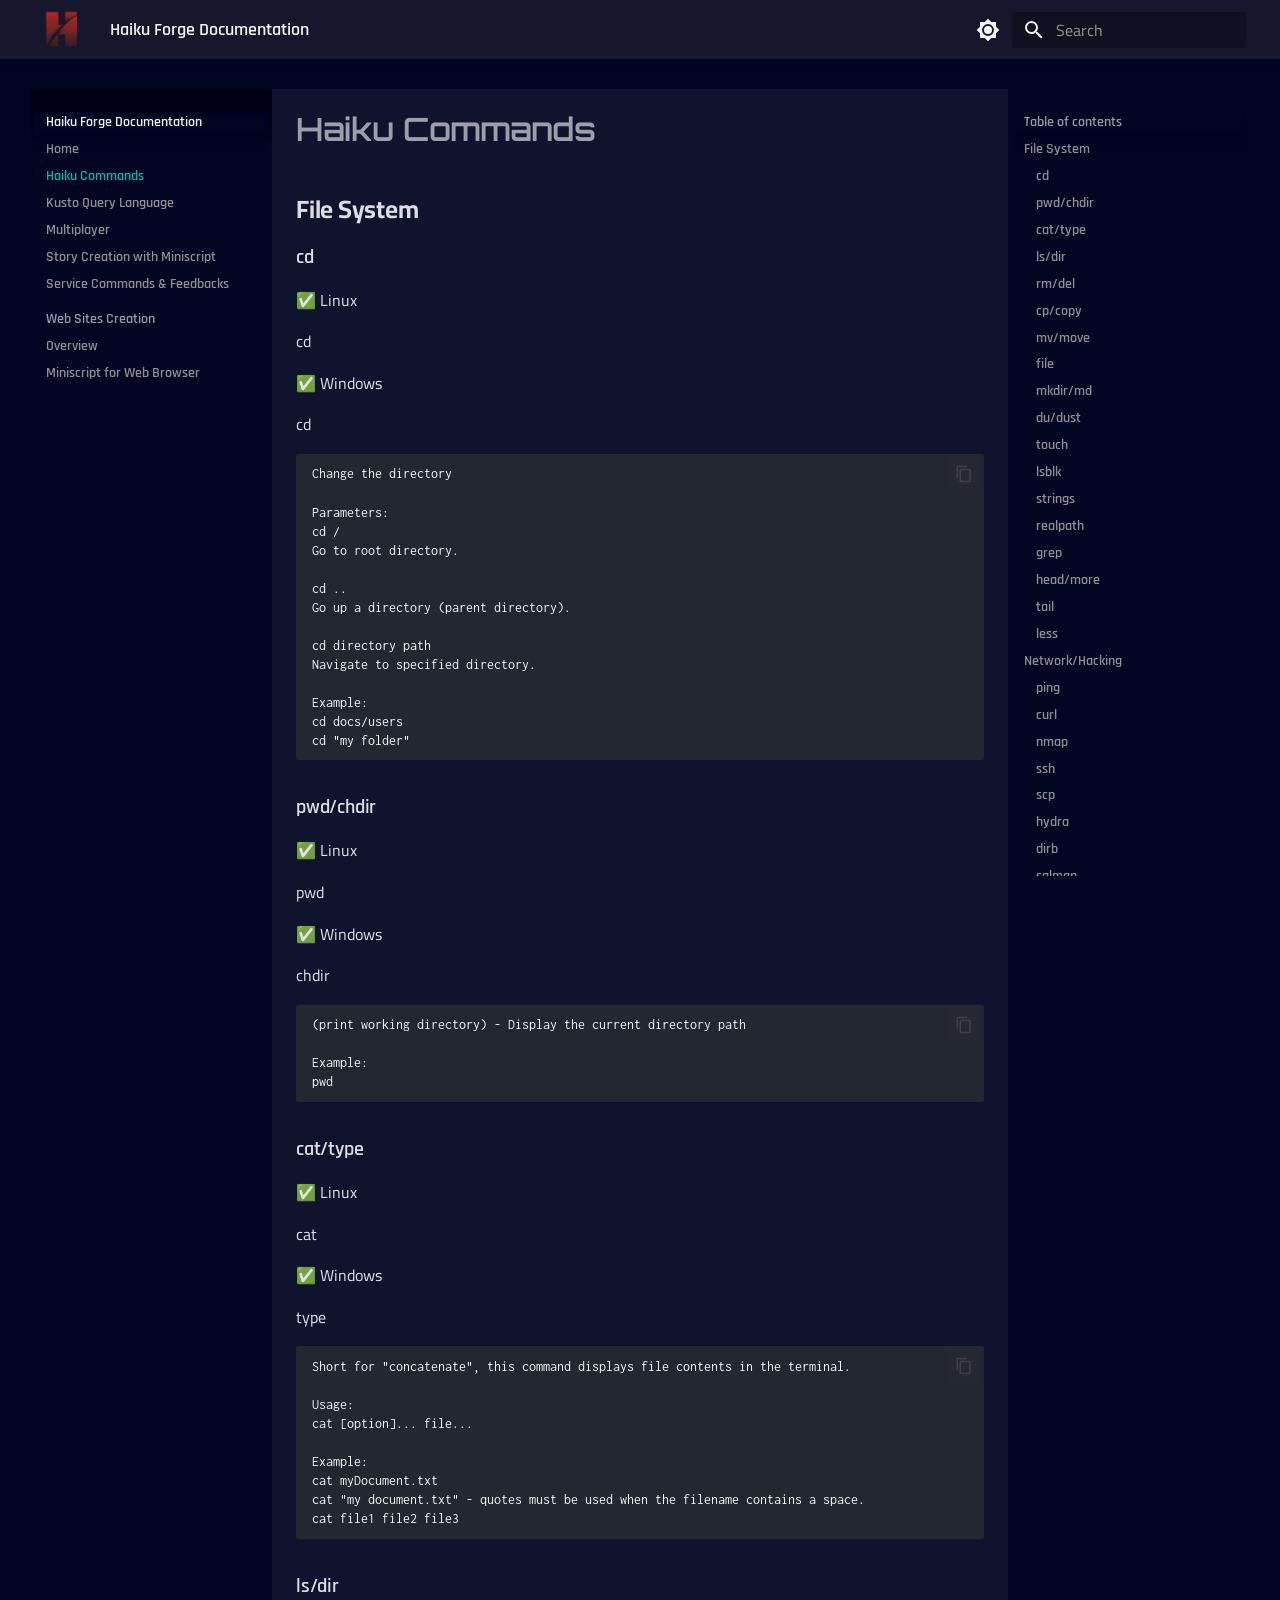
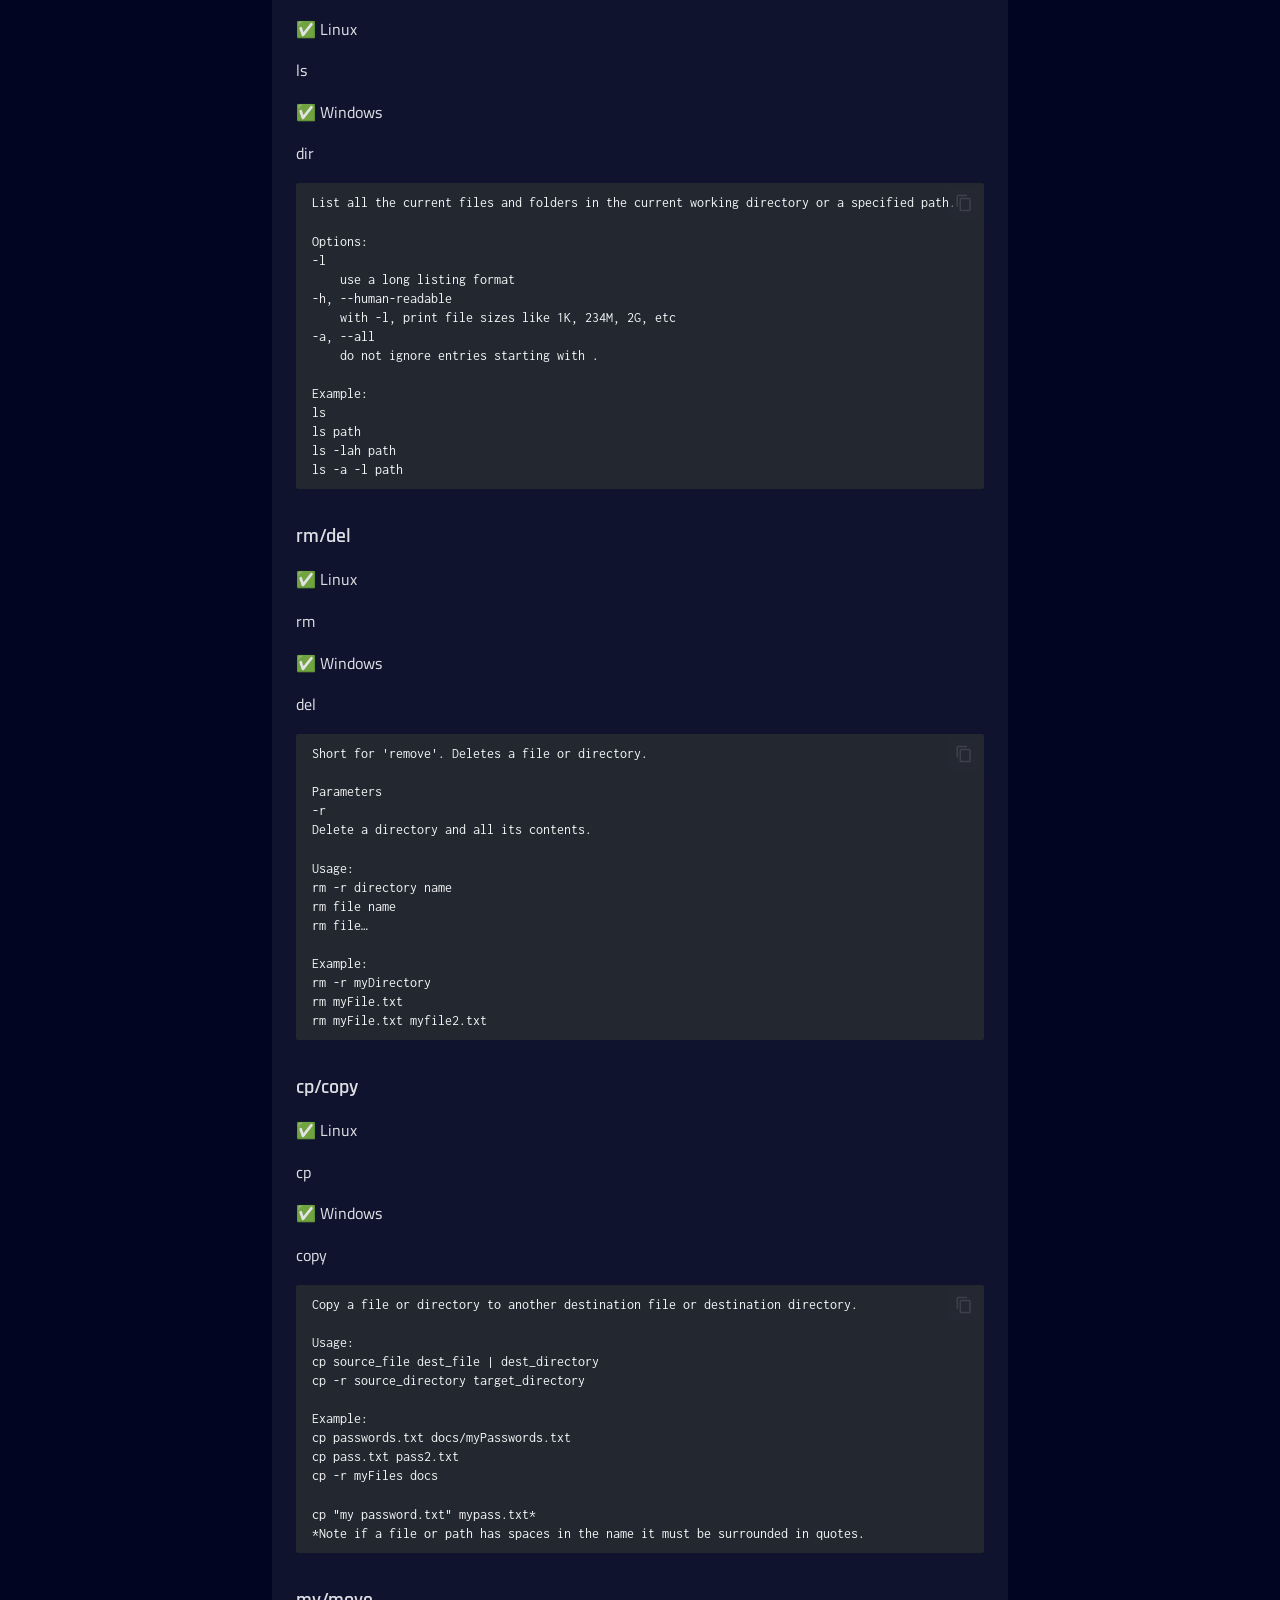
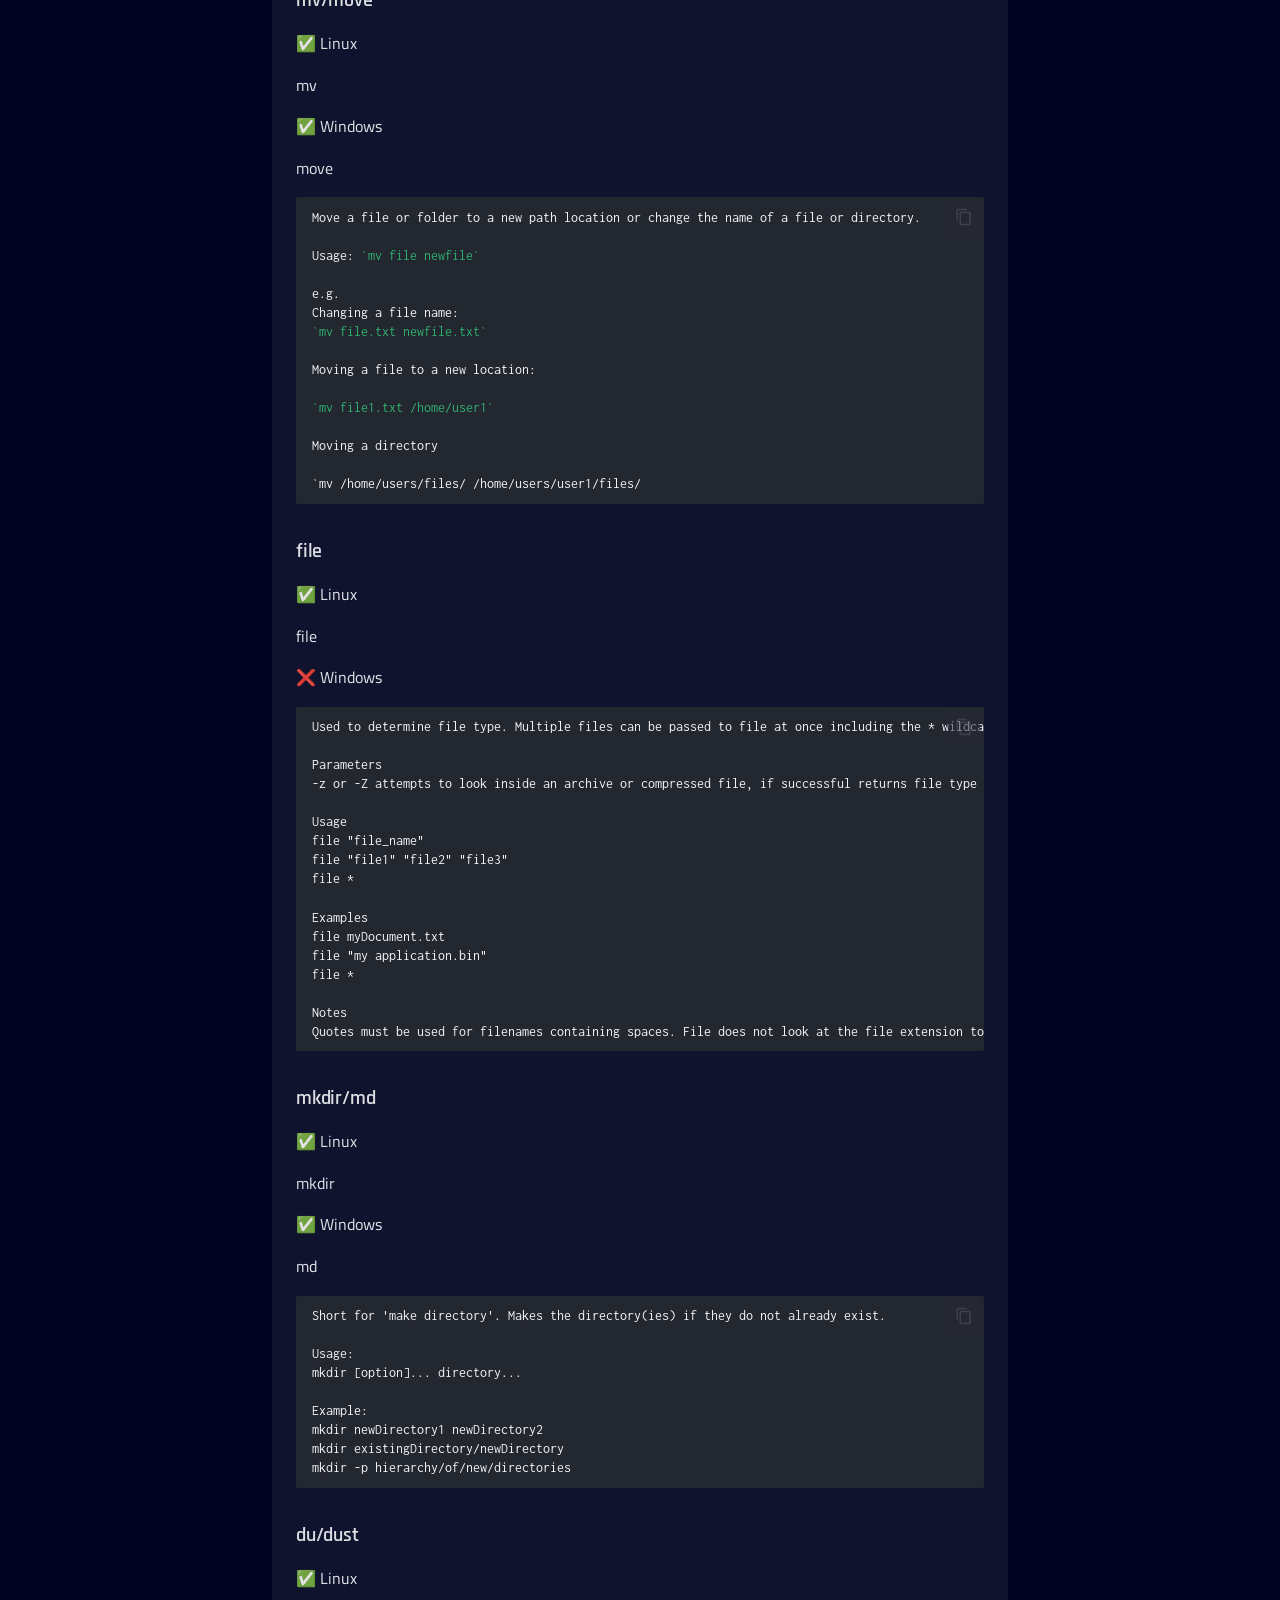
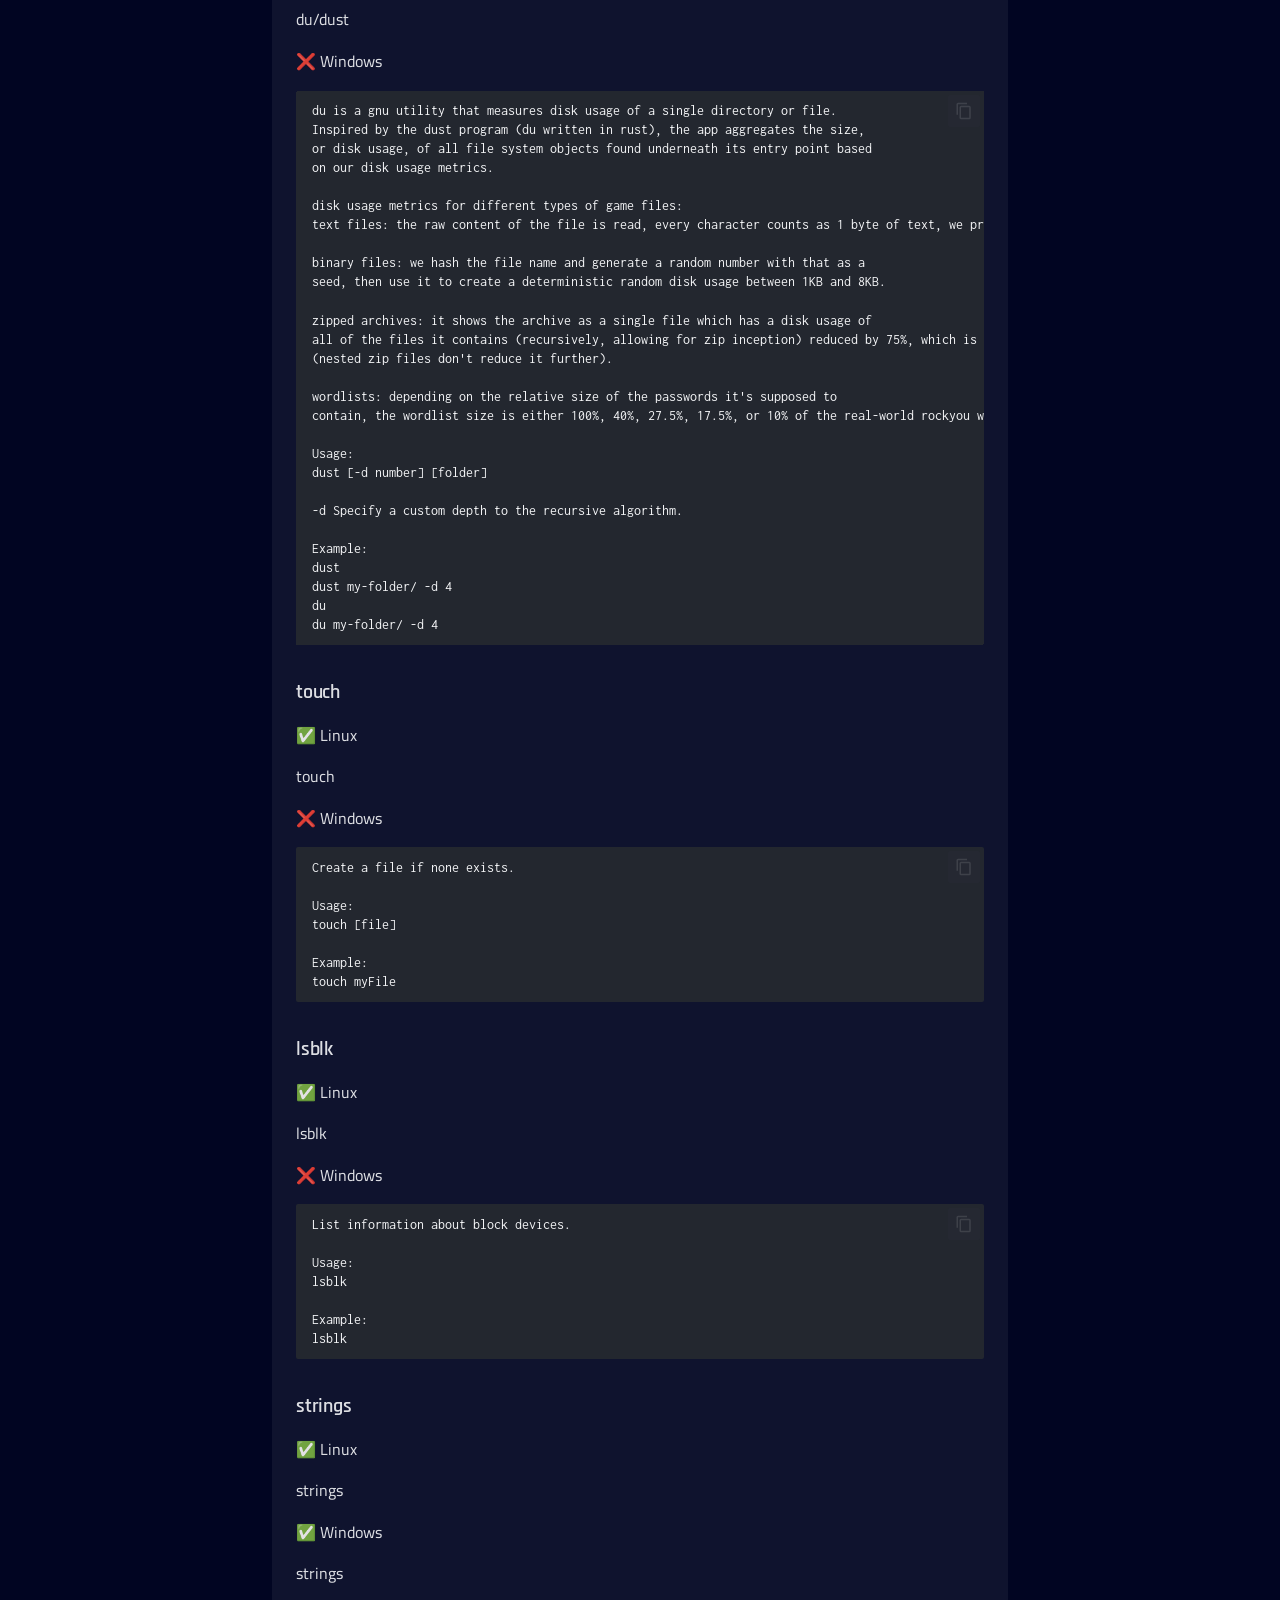
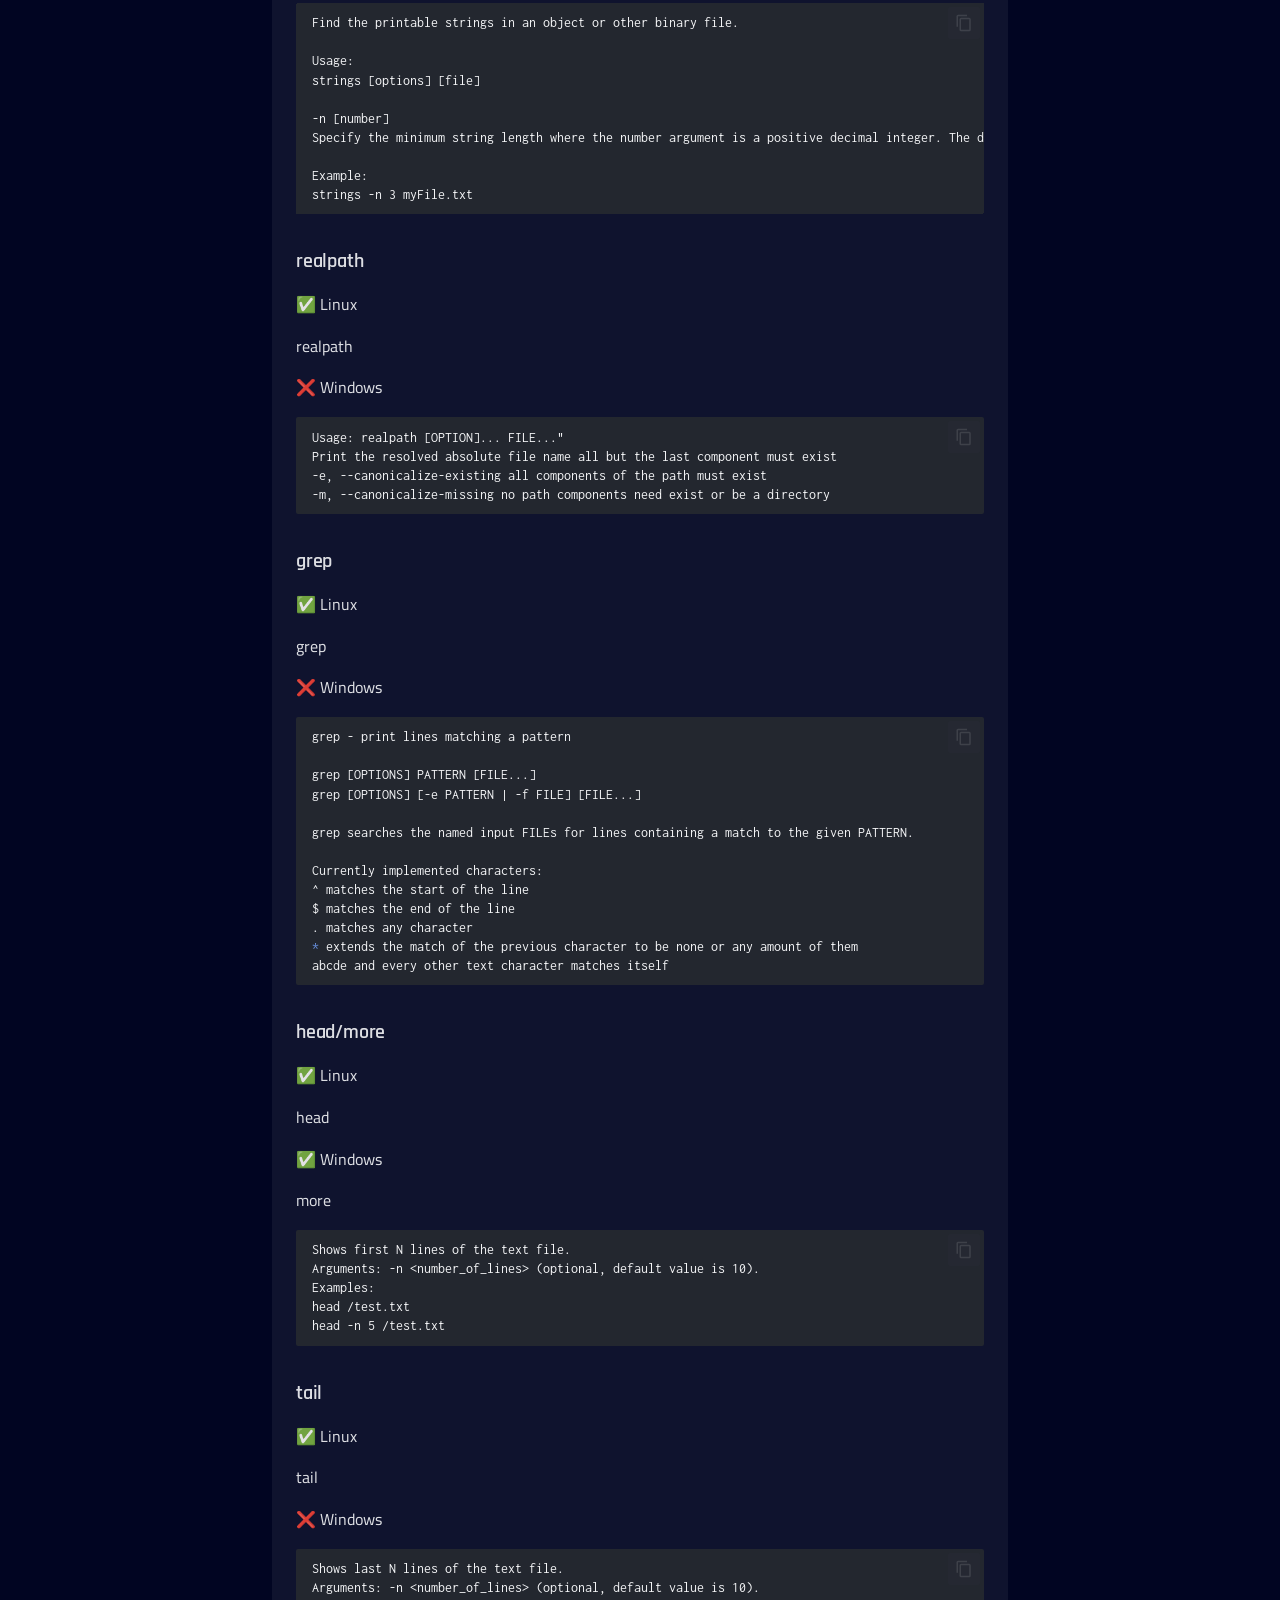
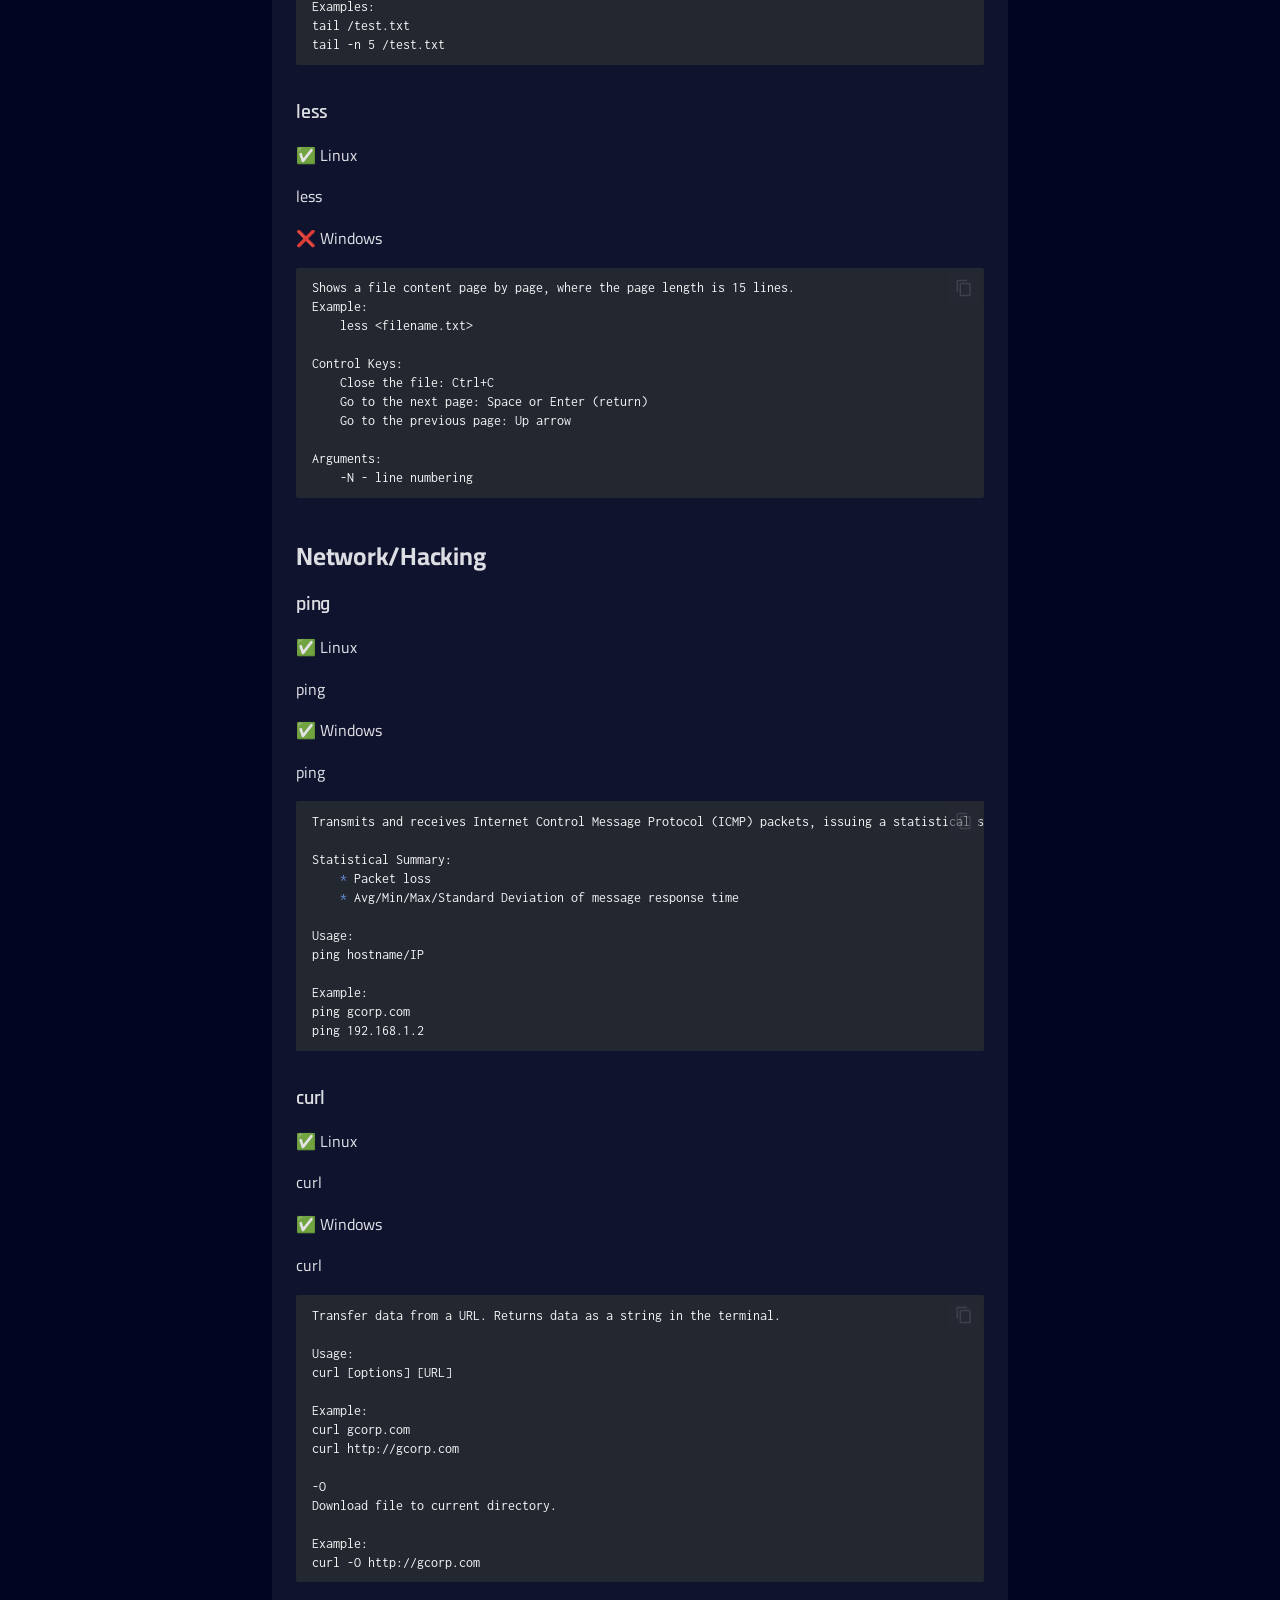
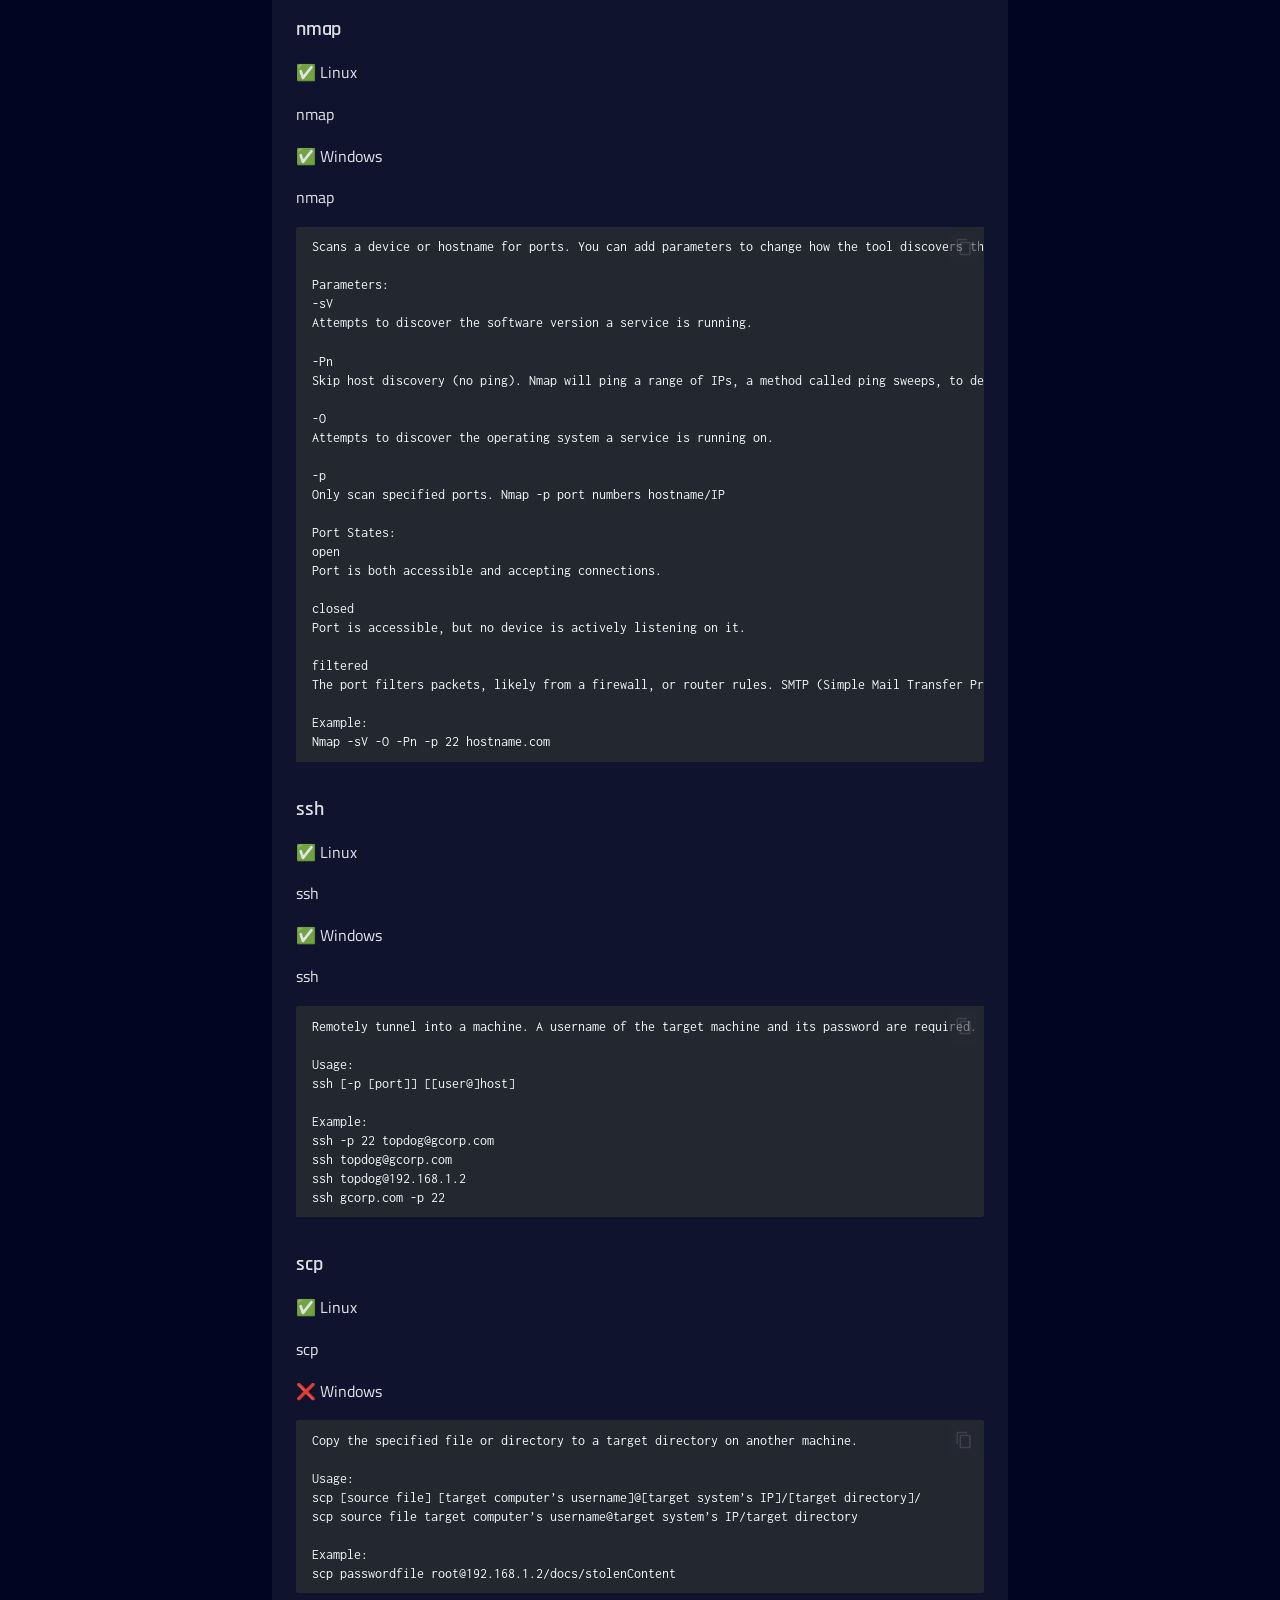
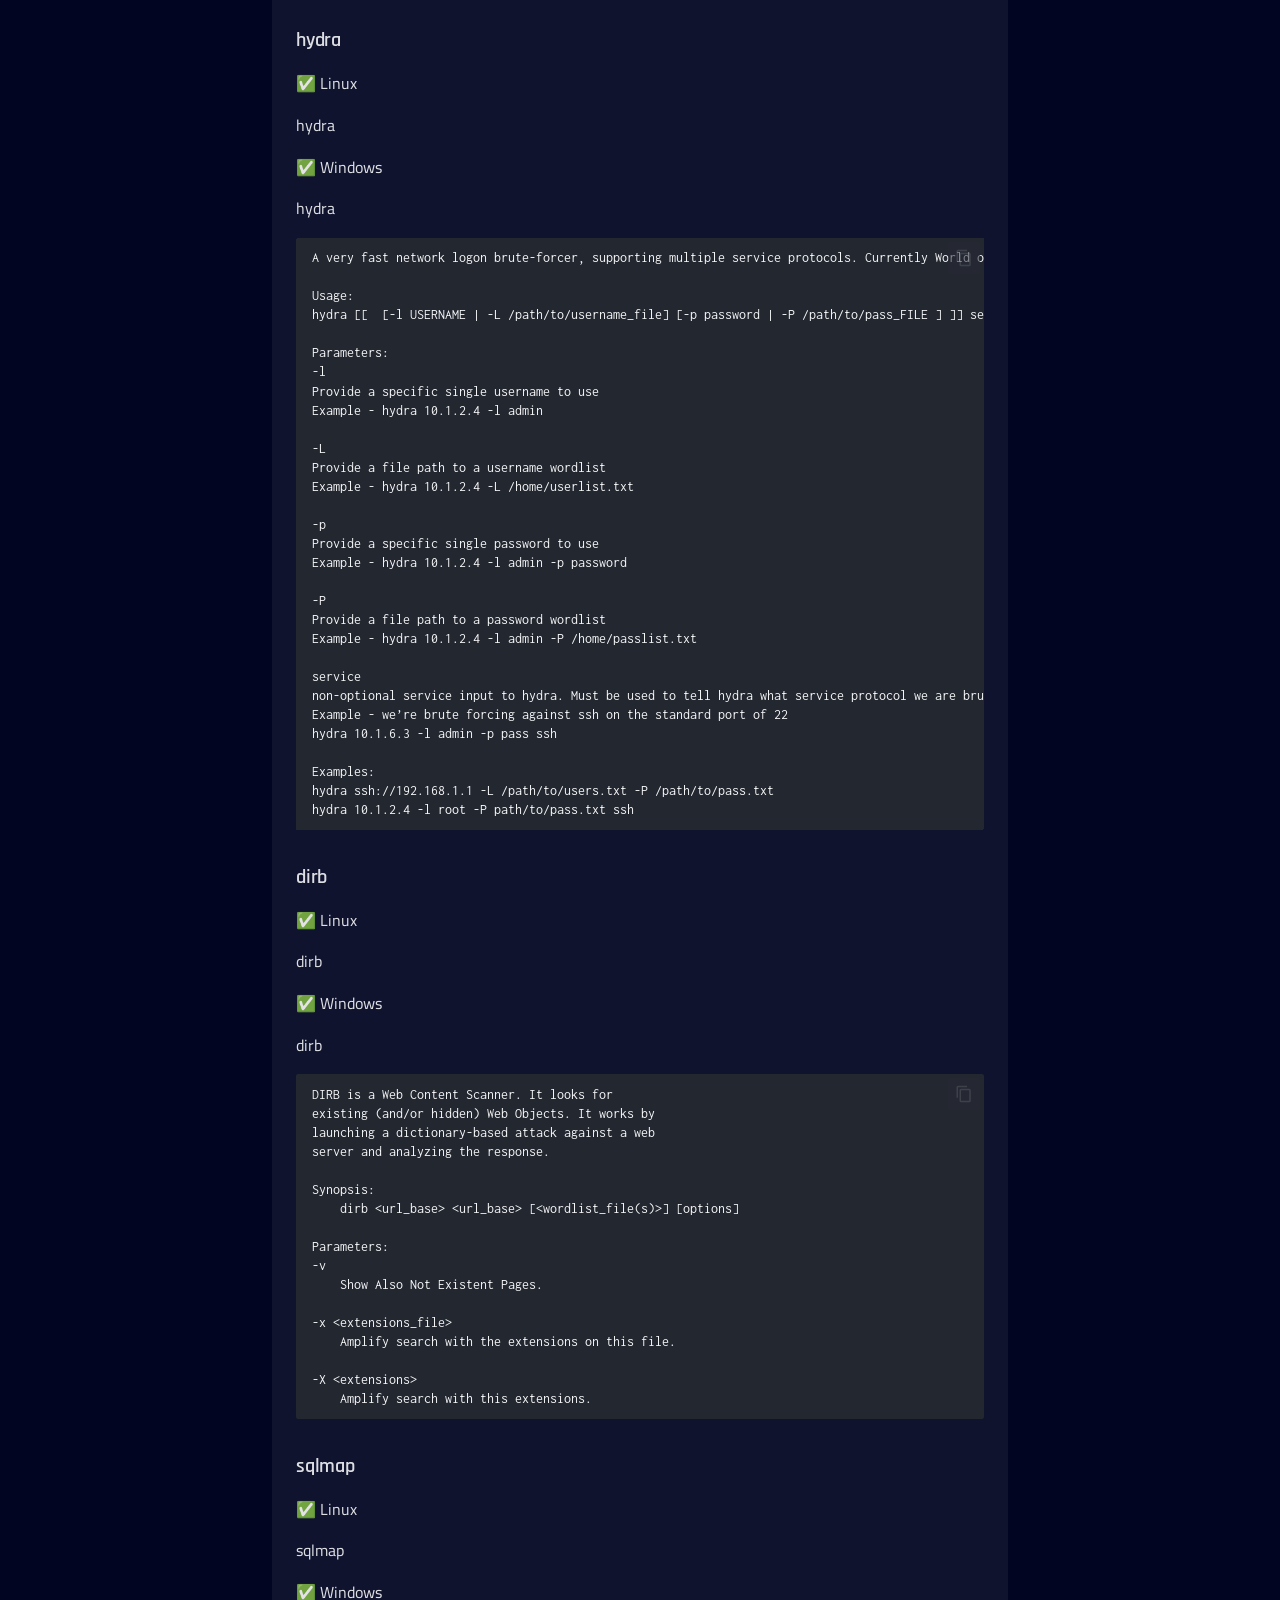
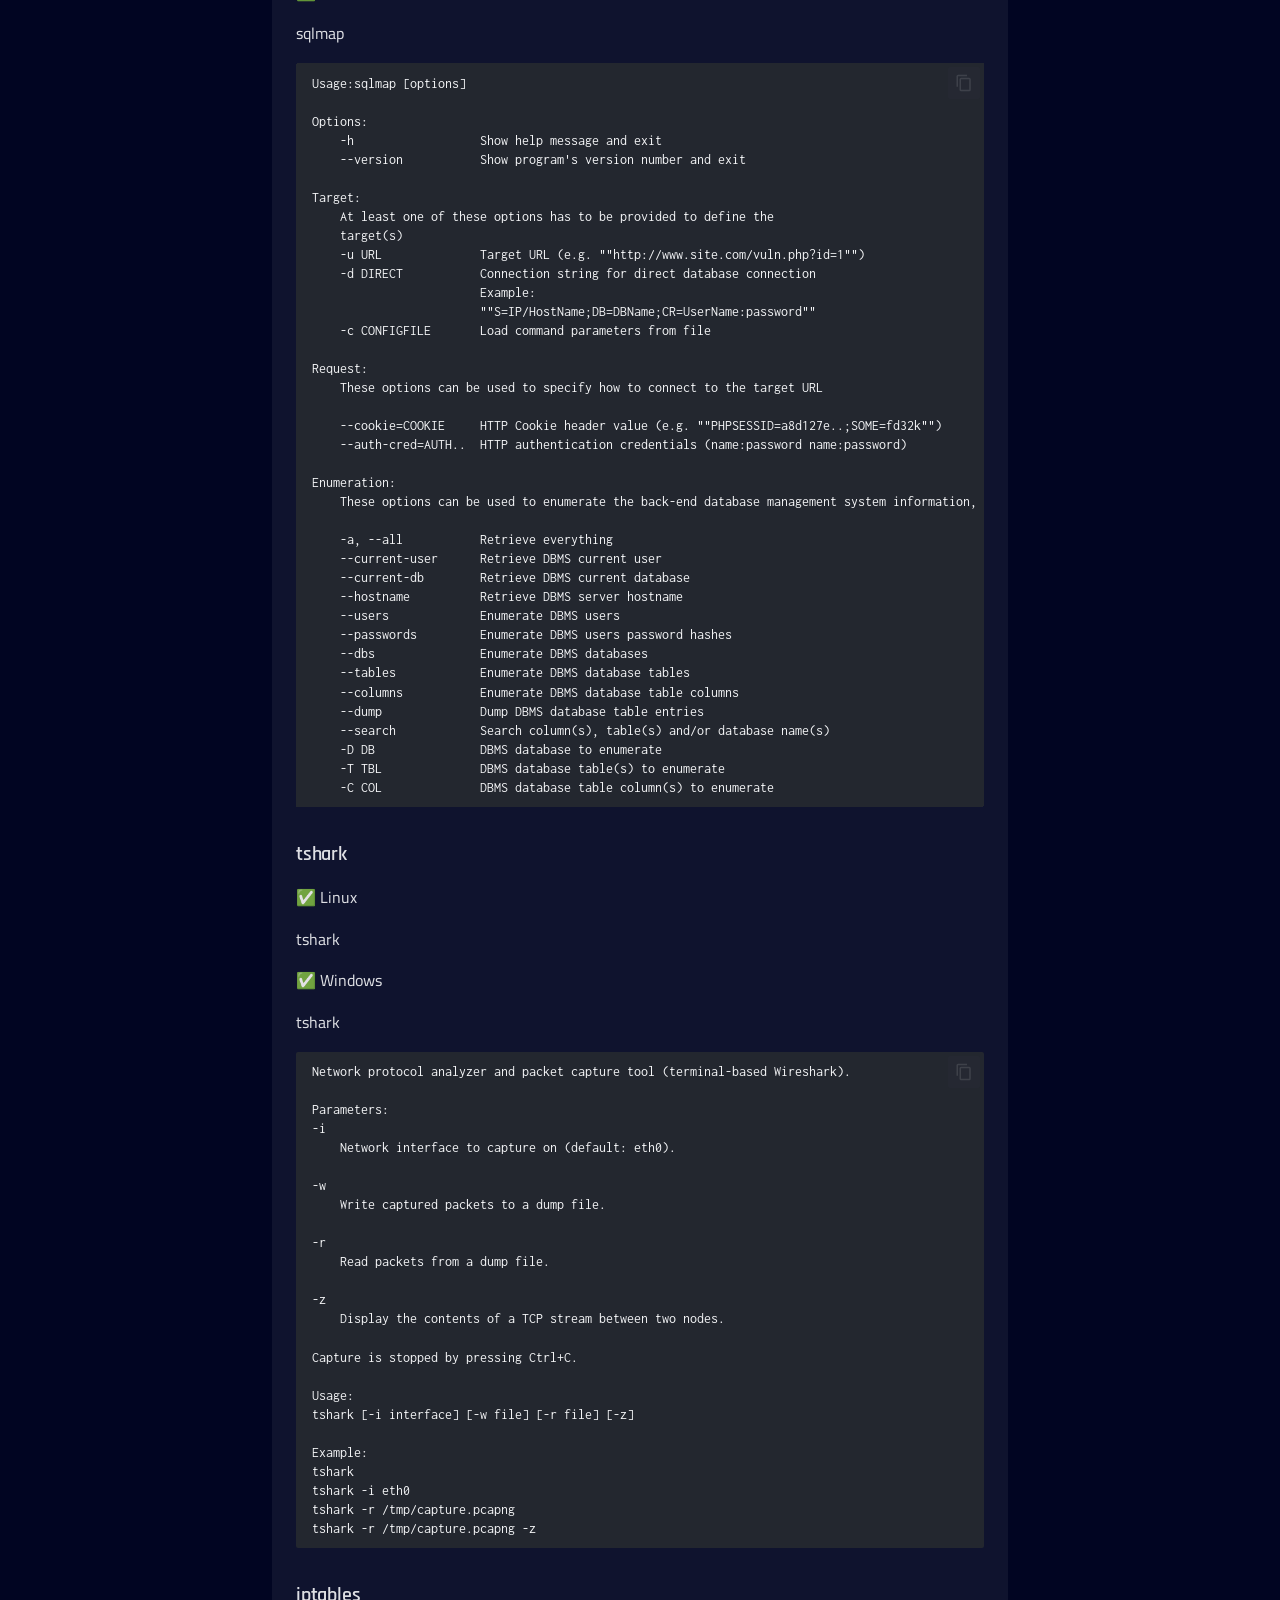
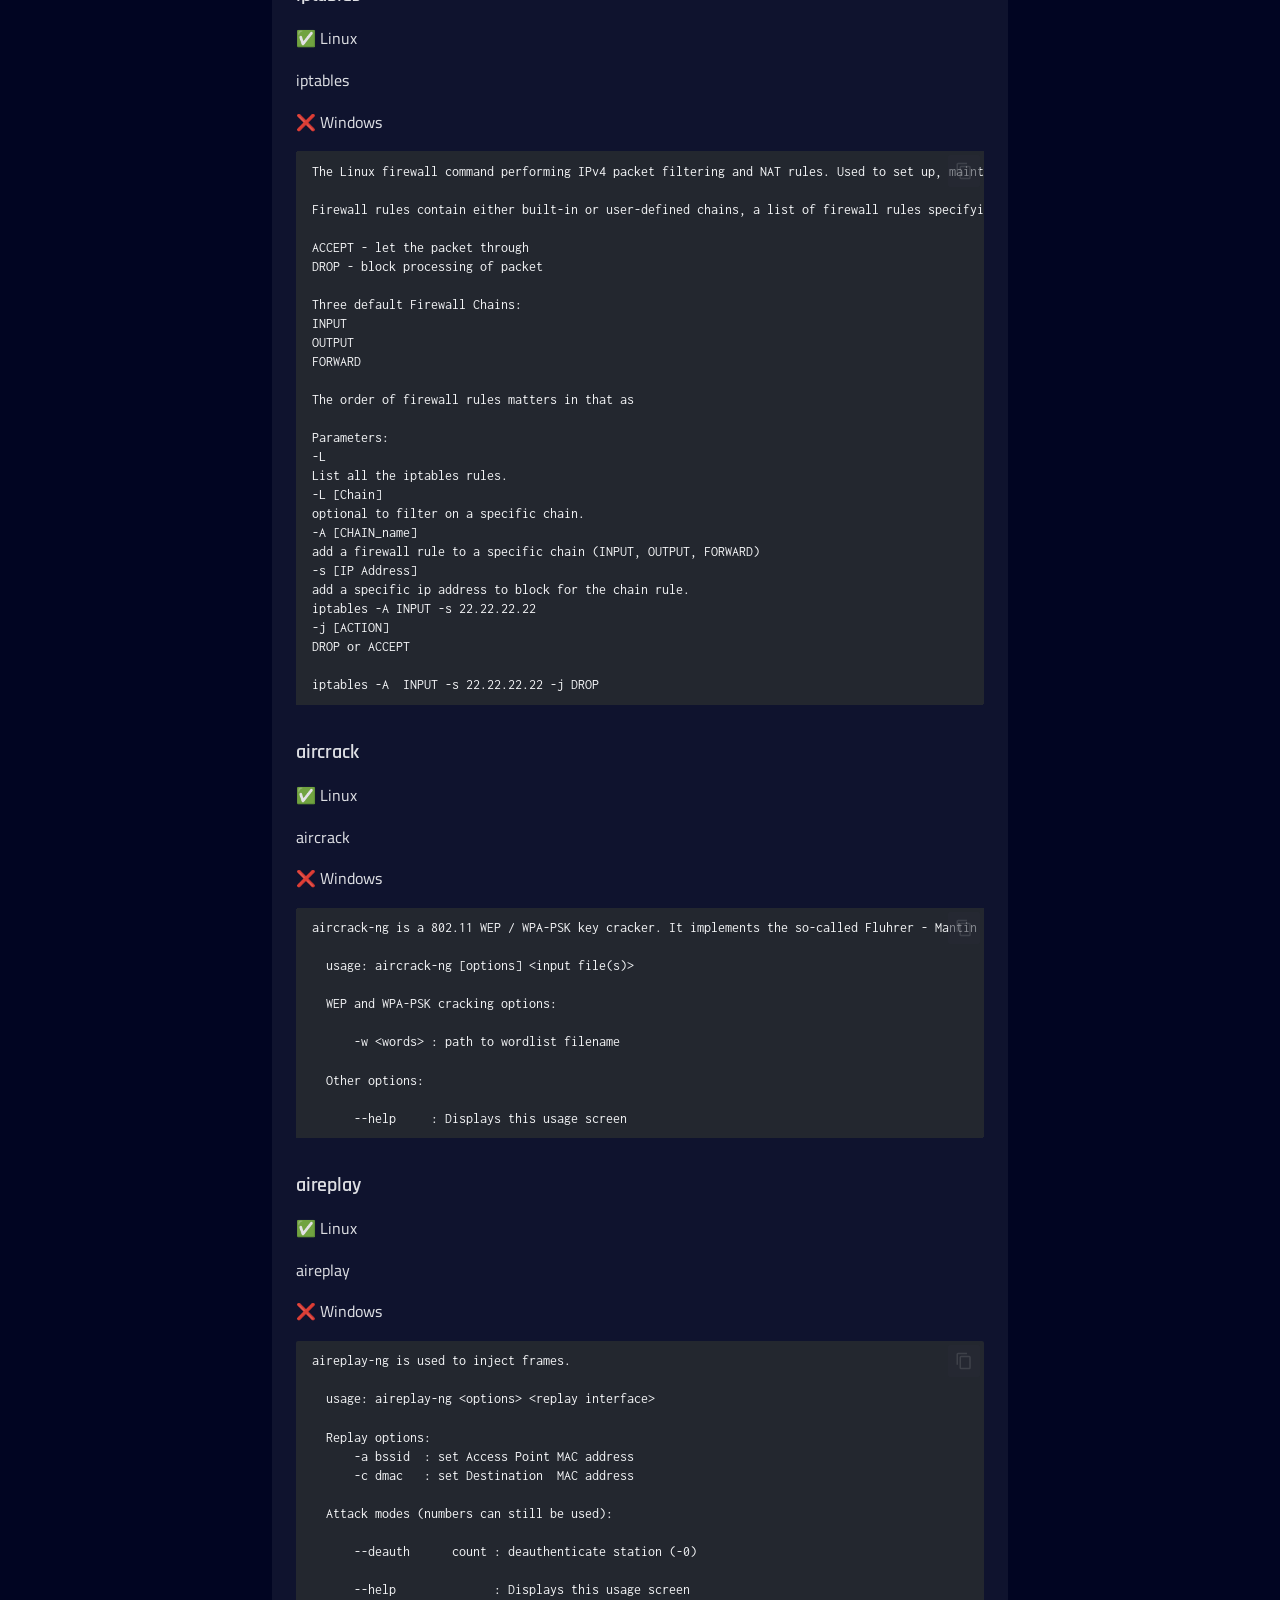
==== haiku-commands/index.html @ ef755120 "Deployed f96b958 with MkDocs version: 1.6.1" ====
<!doctype html>
<html lang="en" class="no-js">
  <head>
    
      <meta charset="utf-8">
      <meta name="viewport" content="width=device-width,initial-scale=1">
      
      
      
        <link rel="canonical" href="https://haiku-inc.github.io/HaikuForgeDocumentation/haiku-commands/">
      
      
        <link rel="prev" href="..">
      
      
        <link rel="next" href="../kusto-query-language/">
      
      
        
      
      
      <link rel="icon" href="../assets/haiku-logo.png">
      <meta name="generator" content="mkdocs-1.6.1, mkdocs-material-9.7.6">
    
    
      
        <title>Haiku Commands - Haiku Forge Documentation</title>
      
    
    
      <link rel="stylesheet" href="../assets/stylesheets/main.484c7ddc.min.css">
      
        
        <link rel="stylesheet" href="../assets/stylesheets/palette.ab4e12ef.min.css">
      
      


    
    
      
    
    
      
        
        
        <link rel="preconnect" href="https://fonts.gstatic.com" crossorigin>
        <link rel="stylesheet" href="https://fonts.googleapis.com/css?family=Cairo:300,300i,400,400i,700,700i%7CInconsolata:400,400i,700,700i&display=fallback">
        <style>:root{--md-text-font:"Cairo";--md-code-font:"Inconsolata"}</style>
      
    
    
      <link rel="stylesheet" href="../stylesheets/haiku.css">
    
    <script>__md_scope=new URL("..",location),__md_hash=e=>[...e].reduce(((e,_)=>(e<<5)-e+_.charCodeAt(0)),0),__md_get=(e,_=localStorage,t=__md_scope)=>JSON.parse(_.getItem(t.pathname+"."+e)),__md_set=(e,_,t=localStorage,a=__md_scope)=>{try{t.setItem(a.pathname+"."+e,JSON.stringify(_))}catch(e){}}</script>
    
      

    
    
  </head>
  
  
    
    
      
    
    
    
    
    <body dir="ltr" data-md-color-scheme="slate" data-md-color-primary="custom" data-md-color-accent="custom">
  
    
    <input class="md-toggle" data-md-toggle="drawer" type="checkbox" id="__drawer" autocomplete="off">
    <input class="md-toggle" data-md-toggle="search" type="checkbox" id="__search" autocomplete="off">
    <label class="md-overlay" for="__drawer"></label>
    <div data-md-component="skip">
      
        
        <a href="#haiku-commands" class="md-skip">
          Skip to content
        </a>
      
    </div>
    <div data-md-component="announce">
      
    </div>
    
    
      

  

<header class="md-header md-header--shadow" data-md-component="header">
  <nav class="md-header__inner md-grid" aria-label="Header">
    <a href=".." title="Haiku Forge Documentation" class="md-header__button md-logo" aria-label="Haiku Forge Documentation" data-md-component="logo">
      
  <img src="../assets/haiku-logo.png" alt="logo">

    </a>
    <label class="md-header__button md-icon" for="__drawer">
      
      <svg xmlns="http://www.w3.org/2000/svg" viewBox="0 0 24 24"><path d="M3 6h18v2H3zm0 5h18v2H3zm0 5h18v2H3z"/></svg>
    </label>
    <div class="md-header__title" data-md-component="header-title">
      <div class="md-header__ellipsis">
        <div class="md-header__topic">
          <span class="md-ellipsis">
            Haiku Forge Documentation
          </span>
        </div>
        <div class="md-header__topic" data-md-component="header-topic">
          <span class="md-ellipsis">
            
              Haiku Commands
            
          </span>
        </div>
      </div>
    </div>
    
      
        <form class="md-header__option" data-md-component="palette">
  
    
    
    
    <input class="md-option" data-md-color-media="" data-md-color-scheme="slate" data-md-color-primary="custom" data-md-color-accent="custom"  aria-label="Switch to light mode"  type="radio" name="__palette" id="__palette_0">
    
      <label class="md-header__button md-icon" title="Switch to light mode" for="__palette_1" hidden>
        <svg xmlns="http://www.w3.org/2000/svg" viewBox="0 0 24 24"><path d="M12 8a4 4 0 0 0-4 4 4 4 0 0 0 4 4 4 4 0 0 0 4-4 4 4 0 0 0-4-4m0 10a6 6 0 0 1-6-6 6 6 0 0 1 6-6 6 6 0 0 1 6 6 6 6 0 0 1-6 6m8-9.31V4h-4.69L12 .69 8.69 4H4v4.69L.69 12 4 15.31V20h4.69L12 23.31 15.31 20H20v-4.69L23.31 12z"/></svg>
      </label>
    
  
    
    
    
    <input class="md-option" data-md-color-media="" data-md-color-scheme="default" data-md-color-primary="custom" data-md-color-accent="custom"  aria-label="Switch to dark mode"  type="radio" name="__palette" id="__palette_1">
    
      <label class="md-header__button md-icon" title="Switch to dark mode" for="__palette_0" hidden>
        <svg xmlns="http://www.w3.org/2000/svg" viewBox="0 0 24 24"><path d="M12 18c-.89 0-1.74-.2-2.5-.55C11.56 16.5 13 14.42 13 12s-1.44-4.5-3.5-5.45C10.26 6.2 11.11 6 12 6a6 6 0 0 1 6 6 6 6 0 0 1-6 6m8-9.31V4h-4.69L12 .69 8.69 4H4v4.69L.69 12 4 15.31V20h4.69L12 23.31 15.31 20H20v-4.69L23.31 12z"/></svg>
      </label>
    
  
</form>
      
    
    
      <script>var palette=__md_get("__palette");if(palette&&palette.color){if("(prefers-color-scheme)"===palette.color.media){var media=matchMedia("(prefers-color-scheme: light)"),input=document.querySelector(media.matches?"[data-md-color-media='(prefers-color-scheme: light)']":"[data-md-color-media='(prefers-color-scheme: dark)']");palette.color.media=input.getAttribute("data-md-color-media"),palette.color.scheme=input.getAttribute("data-md-color-scheme"),palette.color.primary=input.getAttribute("data-md-color-primary"),palette.color.accent=input.getAttribute("data-md-color-accent")}for(var[key,value]of Object.entries(palette.color))document.body.setAttribute("data-md-color-"+key,value)}</script>
    
    
    
      
      
        <label class="md-header__button md-icon" for="__search">
          
          <svg xmlns="http://www.w3.org/2000/svg" viewBox="0 0 24 24"><path d="M9.5 3A6.5 6.5 0 0 1 16 9.5c0 1.61-.59 3.09-1.56 4.23l.27.27h.79l5 5-1.5 1.5-5-5v-.79l-.27-.27A6.52 6.52 0 0 1 9.5 16 6.5 6.5 0 0 1 3 9.5 6.5 6.5 0 0 1 9.5 3m0 2C7 5 5 7 5 9.5S7 14 9.5 14 14 12 14 9.5 12 5 9.5 5"/></svg>
        </label>
        <div class="md-search" data-md-component="search" role="dialog">
  <label class="md-search__overlay" for="__search"></label>
  <div class="md-search__inner" role="search">
    <form class="md-search__form" name="search">
      <input type="text" class="md-search__input" name="query" aria-label="Search" placeholder="Search" autocapitalize="off" autocorrect="off" autocomplete="off" spellcheck="false" data-md-component="search-query" required>
      <label class="md-search__icon md-icon" for="__search">
        
        <svg xmlns="http://www.w3.org/2000/svg" viewBox="0 0 24 24"><path d="M9.5 3A6.5 6.5 0 0 1 16 9.5c0 1.61-.59 3.09-1.56 4.23l.27.27h.79l5 5-1.5 1.5-5-5v-.79l-.27-.27A6.52 6.52 0 0 1 9.5 16 6.5 6.5 0 0 1 3 9.5 6.5 6.5 0 0 1 9.5 3m0 2C7 5 5 7 5 9.5S7 14 9.5 14 14 12 14 9.5 12 5 9.5 5"/></svg>
        
        <svg xmlns="http://www.w3.org/2000/svg" viewBox="0 0 24 24"><path d="M20 11v2H8l5.5 5.5-1.42 1.42L4.16 12l7.92-7.92L13.5 5.5 8 11z"/></svg>
      </label>
      <nav class="md-search__options" aria-label="Search">
        
        <button type="reset" class="md-search__icon md-icon" title="Clear" aria-label="Clear" tabindex="-1">
          
          <svg xmlns="http://www.w3.org/2000/svg" viewBox="0 0 24 24"><path d="M19 6.41 17.59 5 12 10.59 6.41 5 5 6.41 10.59 12 5 17.59 6.41 19 12 13.41 17.59 19 19 17.59 13.41 12z"/></svg>
        </button>
      </nav>
      
        <div class="md-search__suggest" data-md-component="search-suggest"></div>
      
    </form>
    <div class="md-search__output">
      <div class="md-search__scrollwrap" tabindex="0" data-md-scrollfix>
        <div class="md-search-result" data-md-component="search-result">
          <div class="md-search-result__meta">
            Initializing search
          </div>
          <ol class="md-search-result__list" role="presentation"></ol>
        </div>
      </div>
    </div>
  </div>
</div>
      
    
    
  </nav>
  
</header>
    
    <div class="md-container" data-md-component="container">
      
      
        
          
        
      
      <main class="md-main" data-md-component="main">
        <div class="md-main__inner md-grid">
          
            
              
              <div class="md-sidebar md-sidebar--primary" data-md-component="sidebar" data-md-type="navigation" >
                <div class="md-sidebar__scrollwrap">
                  <div class="md-sidebar__inner">
                    



<nav class="md-nav md-nav--primary" aria-label="Navigation" data-md-level="0">
  <label class="md-nav__title" for="__drawer">
    <a href=".." title="Haiku Forge Documentation" class="md-nav__button md-logo" aria-label="Haiku Forge Documentation" data-md-component="logo">
      
  <img src="../assets/haiku-logo.png" alt="logo">

    </a>
    Haiku Forge Documentation
  </label>
  
  <ul class="md-nav__list" data-md-scrollfix>
    
      
      
  
  
  
  
    <li class="md-nav__item">
      <a href=".." class="md-nav__link">
        
  
  
  <span class="md-ellipsis">
    
  
    Home
  

    
  </span>
  
  

      </a>
    </li>
  

    
      
      
  
  
    
  
  
  
    <li class="md-nav__item md-nav__item--active">
      
      <input class="md-nav__toggle md-toggle" type="checkbox" id="__toc">
      
      
        
      
      
        <label class="md-nav__link md-nav__link--active" for="__toc">
          
  
  
  <span class="md-ellipsis">
    
  
    Haiku Commands
  

    
  </span>
  
  

          <span class="md-nav__icon md-icon"></span>
        </label>
      
      <a href="./" class="md-nav__link md-nav__link--active">
        
  
  
  <span class="md-ellipsis">
    
  
    Haiku Commands
  

    
  </span>
  
  

      </a>
      
        

<nav class="md-nav md-nav--secondary" aria-label="Table of contents">
  
  
  
    
  
  
    <label class="md-nav__title" for="__toc">
      <span class="md-nav__icon md-icon"></span>
      Table of contents
    </label>
    <ul class="md-nav__list" data-md-component="toc" data-md-scrollfix>
      
        <li class="md-nav__item">
  <a href="#file-system" class="md-nav__link">
    <span class="md-ellipsis">
      
        File System
      
    </span>
  </a>
  
    <nav class="md-nav" aria-label="File System">
      <ul class="md-nav__list">
        
          <li class="md-nav__item">
  <a href="#cd" class="md-nav__link">
    <span class="md-ellipsis">
      
        cd
      
    </span>
  </a>
  
</li>
        
          <li class="md-nav__item">
  <a href="#pwdchdir" class="md-nav__link">
    <span class="md-ellipsis">
      
        pwd/chdir
      
    </span>
  </a>
  
</li>
        
          <li class="md-nav__item">
  <a href="#cattype" class="md-nav__link">
    <span class="md-ellipsis">
      
        cat/type
      
    </span>
  </a>
  
</li>
        
          <li class="md-nav__item">
  <a href="#lsdir" class="md-nav__link">
    <span class="md-ellipsis">
      
        ls/dir
      
    </span>
  </a>
  
</li>
        
          <li class="md-nav__item">
  <a href="#rmdel" class="md-nav__link">
    <span class="md-ellipsis">
      
        rm/del
      
    </span>
  </a>
  
</li>
        
          <li class="md-nav__item">
  <a href="#cpcopy" class="md-nav__link">
    <span class="md-ellipsis">
      
        cp/copy
      
    </span>
  </a>
  
</li>
        
          <li class="md-nav__item">
  <a href="#mvmove" class="md-nav__link">
    <span class="md-ellipsis">
      
        mv/move
      
    </span>
  </a>
  
</li>
        
          <li class="md-nav__item">
  <a href="#file" class="md-nav__link">
    <span class="md-ellipsis">
      
        file
      
    </span>
  </a>
  
</li>
        
          <li class="md-nav__item">
  <a href="#mkdirmd" class="md-nav__link">
    <span class="md-ellipsis">
      
        mkdir/md
      
    </span>
  </a>
  
</li>
        
          <li class="md-nav__item">
  <a href="#dudust" class="md-nav__link">
    <span class="md-ellipsis">
      
        du/dust
      
    </span>
  </a>
  
</li>
        
          <li class="md-nav__item">
  <a href="#touch" class="md-nav__link">
    <span class="md-ellipsis">
      
        touch
      
    </span>
  </a>
  
</li>
        
          <li class="md-nav__item">
  <a href="#lsblk" class="md-nav__link">
    <span class="md-ellipsis">
      
        lsblk
      
    </span>
  </a>
  
</li>
        
          <li class="md-nav__item">
  <a href="#strings" class="md-nav__link">
    <span class="md-ellipsis">
      
        strings
      
    </span>
  </a>
  
</li>
        
          <li class="md-nav__item">
  <a href="#realpath" class="md-nav__link">
    <span class="md-ellipsis">
      
        realpath
      
    </span>
  </a>
  
</li>
        
          <li class="md-nav__item">
  <a href="#grep" class="md-nav__link">
    <span class="md-ellipsis">
      
        grep
      
    </span>
  </a>
  
</li>
        
          <li class="md-nav__item">
  <a href="#headmore" class="md-nav__link">
    <span class="md-ellipsis">
      
        head/more
      
    </span>
  </a>
  
</li>
        
          <li class="md-nav__item">
  <a href="#tail" class="md-nav__link">
    <span class="md-ellipsis">
      
        tail
      
    </span>
  </a>
  
</li>
        
          <li class="md-nav__item">
  <a href="#less" class="md-nav__link">
    <span class="md-ellipsis">
      
        less
      
    </span>
  </a>
  
</li>
        
      </ul>
    </nav>
  
</li>
      
        <li class="md-nav__item">
  <a href="#networkhacking" class="md-nav__link">
    <span class="md-ellipsis">
      
        Network/Hacking
      
    </span>
  </a>
  
    <nav class="md-nav" aria-label="Network/Hacking">
      <ul class="md-nav__list">
        
          <li class="md-nav__item">
  <a href="#ping" class="md-nav__link">
    <span class="md-ellipsis">
      
        ping
      
    </span>
  </a>
  
</li>
        
          <li class="md-nav__item">
  <a href="#curl" class="md-nav__link">
    <span class="md-ellipsis">
      
        curl
      
    </span>
  </a>
  
</li>
        
          <li class="md-nav__item">
  <a href="#nmap" class="md-nav__link">
    <span class="md-ellipsis">
      
        nmap
      
    </span>
  </a>
  
</li>
        
          <li class="md-nav__item">
  <a href="#ssh" class="md-nav__link">
    <span class="md-ellipsis">
      
        ssh
      
    </span>
  </a>
  
</li>
        
          <li class="md-nav__item">
  <a href="#scp" class="md-nav__link">
    <span class="md-ellipsis">
      
        scp
      
    </span>
  </a>
  
</li>
        
          <li class="md-nav__item">
  <a href="#hydra" class="md-nav__link">
    <span class="md-ellipsis">
      
        hydra
      
    </span>
  </a>
  
</li>
        
          <li class="md-nav__item">
  <a href="#dirb" class="md-nav__link">
    <span class="md-ellipsis">
      
        dirb
      
    </span>
  </a>
  
</li>
        
          <li class="md-nav__item">
  <a href="#sqlmap" class="md-nav__link">
    <span class="md-ellipsis">
      
        sqlmap
      
    </span>
  </a>
  
</li>
        
          <li class="md-nav__item">
  <a href="#tshark" class="md-nav__link">
    <span class="md-ellipsis">
      
        tshark
      
    </span>
  </a>
  
</li>
        
          <li class="md-nav__item">
  <a href="#iptables" class="md-nav__link">
    <span class="md-ellipsis">
      
        iptables
      
    </span>
  </a>
  
</li>
        
          <li class="md-nav__item">
  <a href="#aircrack" class="md-nav__link">
    <span class="md-ellipsis">
      
        aircrack
      
    </span>
  </a>
  
</li>
        
          <li class="md-nav__item">
  <a href="#aireplay" class="md-nav__link">
    <span class="md-ellipsis">
      
        aireplay
      
    </span>
  </a>
  
</li>
        
          <li class="md-nav__item">
  <a href="#airodump" class="md-nav__link">
    <span class="md-ellipsis">
      
        airodump
      
    </span>
  </a>
  
</li>
        
          <li class="md-nav__item">
  <a href="#nmcli" class="md-nav__link">
    <span class="md-ellipsis">
      
        nmcli
      
    </span>
  </a>
  
</li>
        
      </ul>
    </nav>
  
</li>
      
        <li class="md-nav__item">
  <a href="#localhacking" class="md-nav__link">
    <span class="md-ellipsis">
      
        Local/Hacking
      
    </span>
  </a>
  
    <nav class="md-nav" aria-label="Local/Hacking">
      <ul class="md-nav__list">
        
          <li class="md-nav__item">
  <a href="#ifconfigipconfig" class="md-nav__link">
    <span class="md-ellipsis">
      
        ifconfig/ipconfig
      
    </span>
  </a>
  
</li>
        
          <li class="md-nav__item">
  <a href="#iwconfig" class="md-nav__link">
    <span class="md-ellipsis">
      
        iwconfig
      
    </span>
  </a>
  
</li>
        
          <li class="md-nav__item">
  <a href="#netstat" class="md-nav__link">
    <span class="md-ellipsis">
      
        netstat
      
    </span>
  </a>
  
</li>
        
          <li class="md-nav__item">
  <a href="#john" class="md-nav__link">
    <span class="md-ellipsis">
      
        john
      
    </span>
  </a>
  
</li>
        
          <li class="md-nav__item">
  <a href="#pstasklist" class="md-nav__link">
    <span class="md-ellipsis">
      
        ps/tasklist
      
    </span>
  </a>
  
</li>
        
          <li class="md-nav__item">
  <a href="#sudo" class="md-nav__link">
    <span class="md-ellipsis">
      
        sudo
      
    </span>
  </a>
  
</li>
        
          <li class="md-nav__item">
  <a href="#kill" class="md-nav__link">
    <span class="md-ellipsis">
      
        kill
      
    </span>
  </a>
  
</li>
        
          <li class="md-nav__item">
  <a href="#telnet" class="md-nav__link">
    <span class="md-ellipsis">
      
        telnet
      
    </span>
  </a>
  
</li>
        
      </ul>
    </nav>
  
</li>
      
        <li class="md-nav__item">
  <a href="#utility" class="md-nav__link">
    <span class="md-ellipsis">
      
        Utility
      
    </span>
  </a>
  
    <nav class="md-nav" aria-label="Utility">
      <ul class="md-nav__list">
        
          <li class="md-nav__item">
  <a href="#whoami" class="md-nav__link">
    <span class="md-ellipsis">
      
        whoami
      
    </span>
  </a>
  
</li>
        
          <li class="md-nav__item">
  <a href="#dd" class="md-nav__link">
    <span class="md-ellipsis">
      
        dd
      
    </span>
  </a>
  
</li>
        
          <li class="md-nav__item">
  <a href="#unzip" class="md-nav__link">
    <span class="md-ellipsis">
      
        unzip
      
    </span>
  </a>
  
</li>
        
          <li class="md-nav__item">
  <a href="#clear" class="md-nav__link">
    <span class="md-ellipsis">
      
        clear
      
    </span>
  </a>
  
</li>
        
          <li class="md-nav__item">
  <a href="#exit" class="md-nav__link">
    <span class="md-ellipsis">
      
        exit
      
    </span>
  </a>
  
</li>
        
          <li class="md-nav__item">
  <a href="#echo" class="md-nav__link">
    <span class="md-ellipsis">
      
        echo
      
    </span>
  </a>
  
</li>
        
          <li class="md-nav__item">
  <a href="#md5sumcertutil" class="md-nav__link">
    <span class="md-ellipsis">
      
        md5sum/certutil
      
    </span>
  </a>
  
</li>
        
          <li class="md-nav__item">
  <a href="#man" class="md-nav__link">
    <span class="md-ellipsis">
      
        man/ /?
      
    </span>
  </a>
  
</li>
        
          <li class="md-nav__item">
  <a href="#cowsay" class="md-nav__link">
    <span class="md-ellipsis">
      
        cowsay
      
    </span>
  </a>
  
</li>
        
          <li class="md-nav__item">
  <a href="#movewindow" class="md-nav__link">
    <span class="md-ellipsis">
      
        movewindow
      
    </span>
  </a>
  
</li>
        
          <li class="md-nav__item">
  <a href="#focuswindow" class="md-nav__link">
    <span class="md-ellipsis">
      
        focuswindow
      
    </span>
  </a>
  
</li>
        
      </ul>
    </nav>
  
</li>
      
        <li class="md-nav__item">
  <a href="#scripting" class="md-nav__link">
    <span class="md-ellipsis">
      
        Scripting
      
    </span>
  </a>
  
    <nav class="md-nav" aria-label="Scripting">
      <ul class="md-nav__list">
        
          <li class="md-nav__item">
  <a href="#mini" class="md-nav__link">
    <span class="md-ellipsis">
      
        mini
      
    </span>
  </a>
  
</li>
        
      </ul>
    </nav>
  
</li>
      
        <li class="md-nav__item">
  <a href="#world-of-haiku" class="md-nav__link">
    <span class="md-ellipsis">
      
        World of Haiku
      
    </span>
  </a>
  
</li>
      
        <li class="md-nav__item">
  <a href="#user-windows-openers" class="md-nav__link">
    <span class="md-ellipsis">
      
        User Windows Openers
      
    </span>
  </a>
  
</li>
      
        <li class="md-nav__item">
  <a href="#aliases" class="md-nav__link">
    <span class="md-ellipsis">
      
        Aliases
      
    </span>
  </a>
  
</li>
      
        <li class="md-nav__item">
  <a href="#terminal-behavior" class="md-nav__link">
    <span class="md-ellipsis">
      
        Terminal Behavior
      
    </span>
  </a>
  
    <nav class="md-nav" aria-label="Terminal Behavior">
      <ul class="md-nav__list">
        
          <li class="md-nav__item">
  <a href="#pattern-matching" class="md-nav__link">
    <span class="md-ellipsis">
      
        Pattern Matching
      
    </span>
  </a>
  
</li>
        
          <li class="md-nav__item">
  <a href="#pathname-expansion" class="md-nav__link">
    <span class="md-ellipsis">
      
        Pathname Expansion
      
    </span>
  </a>
  
</li>
        
          <li class="md-nav__item">
  <a href="#brace-expansion" class="md-nav__link">
    <span class="md-ellipsis">
      
        Brace Expansion
      
    </span>
  </a>
  
</li>
        
          <li class="md-nav__item">
  <a href="#parameter-expansion" class="md-nav__link">
    <span class="md-ellipsis">
      
        Parameter Expansion
      
    </span>
  </a>
  
</li>
        
          <li class="md-nav__item">
  <a href="#output-redirection" class="md-nav__link">
    <span class="md-ellipsis">
      
        Output Redirection
      
    </span>
  </a>
  
</li>
        
          <li class="md-nav__item">
  <a href="#quoting" class="md-nav__link">
    <span class="md-ellipsis">
      
        Quoting
      
    </span>
  </a>
  
</li>
        
      </ul>
    </nav>
  
</li>
      
    </ul>
  
</nav>
      
    </li>
  

    
      
      
  
  
  
  
    <li class="md-nav__item">
      <a href="../kusto-query-language/" class="md-nav__link">
        
  
  
  <span class="md-ellipsis">
    
  
    Kusto Query Language
  

    
  </span>
  
  

      </a>
    </li>
  

    
      
      
  
  
  
  
    <li class="md-nav__item">
      <a href="../multiplayer/" class="md-nav__link">
        
  
  
  <span class="md-ellipsis">
    
  
    Multiplayer
  

    
  </span>
  
  

      </a>
    </li>
  

    
      
      
  
  
  
  
    <li class="md-nav__item">
      <a href="../story-creation-with-miniscript/" class="md-nav__link">
        
  
  
  <span class="md-ellipsis">
    
  
    Story Creation with Miniscript
  

    
  </span>
  
  

      </a>
    </li>
  

    
      
      
  
  
  
  
    <li class="md-nav__item">
      <a href="../service-commands-and-feedbacks/" class="md-nav__link">
        
  
  
  <span class="md-ellipsis">
    
  
    Service Commands & Feedbacks
  

    
  </span>
  
  

      </a>
    </li>
  

    
      
      
  
  
  
  
    
    
    
    
      
        
        
      
    
    
    <li class="md-nav__item md-nav__item--section md-nav__item--nested">
      
        
        
          
        
        <input class="md-nav__toggle md-toggle md-toggle--indeterminate" type="checkbox" id="__nav_7" >
        
          
          <label class="md-nav__link" for="__nav_7" id="__nav_7_label" tabindex="">
            
  
  
  <span class="md-ellipsis">
    
  
    Web Sites Creation
  

    
  </span>
  
  

            <span class="md-nav__icon md-icon"></span>
          </label>
        
        <nav class="md-nav" data-md-level="1" aria-labelledby="__nav_7_label" aria-expanded="false">
          <label class="md-nav__title" for="__nav_7">
            <span class="md-nav__icon md-icon"></span>
            
  
    Web Sites Creation
  

          </label>
          <ul class="md-nav__list" data-md-scrollfix>
            
              
                
  
  
  
  
    <li class="md-nav__item">
      <a href="../web-sites-creation/" class="md-nav__link">
        
  
  
  <span class="md-ellipsis">
    
  
    Overview
  

    
  </span>
  
  

      </a>
    </li>
  

              
            
              
                
  
  
  
  
    <li class="md-nav__item">
      <a href="../web-sites-creation/miniscript-for-web-browser/" class="md-nav__link">
        
  
  
  <span class="md-ellipsis">
    
  
    Miniscript for Web Browser
  

    
  </span>
  
  

      </a>
    </li>
  

              
            
          </ul>
        </nav>
      
    </li>
  

    
  </ul>
</nav>
                  </div>
                </div>
              </div>
            
            
              
              <div class="md-sidebar md-sidebar--secondary" data-md-component="sidebar" data-md-type="toc" >
                <div class="md-sidebar__scrollwrap">
                  <div class="md-sidebar__inner">
                    

<nav class="md-nav md-nav--secondary" aria-label="Table of contents">
  
  
  
    
  
  
    <label class="md-nav__title" for="__toc">
      <span class="md-nav__icon md-icon"></span>
      Table of contents
    </label>
    <ul class="md-nav__list" data-md-component="toc" data-md-scrollfix>
      
        <li class="md-nav__item">
  <a href="#file-system" class="md-nav__link">
    <span class="md-ellipsis">
      
        File System
      
    </span>
  </a>
  
    <nav class="md-nav" aria-label="File System">
      <ul class="md-nav__list">
        
          <li class="md-nav__item">
  <a href="#cd" class="md-nav__link">
    <span class="md-ellipsis">
      
        cd
      
    </span>
  </a>
  
</li>
        
          <li class="md-nav__item">
  <a href="#pwdchdir" class="md-nav__link">
    <span class="md-ellipsis">
      
        pwd/chdir
      
    </span>
  </a>
  
</li>
        
          <li class="md-nav__item">
  <a href="#cattype" class="md-nav__link">
    <span class="md-ellipsis">
      
        cat/type
      
    </span>
  </a>
  
</li>
        
          <li class="md-nav__item">
  <a href="#lsdir" class="md-nav__link">
    <span class="md-ellipsis">
      
        ls/dir
      
    </span>
  </a>
  
</li>
        
          <li class="md-nav__item">
  <a href="#rmdel" class="md-nav__link">
    <span class="md-ellipsis">
      
        rm/del
      
    </span>
  </a>
  
</li>
        
          <li class="md-nav__item">
  <a href="#cpcopy" class="md-nav__link">
    <span class="md-ellipsis">
      
        cp/copy
      
    </span>
  </a>
  
</li>
        
          <li class="md-nav__item">
  <a href="#mvmove" class="md-nav__link">
    <span class="md-ellipsis">
      
        mv/move
      
    </span>
  </a>
  
</li>
        
          <li class="md-nav__item">
  <a href="#file" class="md-nav__link">
    <span class="md-ellipsis">
      
        file
      
    </span>
  </a>
  
</li>
        
          <li class="md-nav__item">
  <a href="#mkdirmd" class="md-nav__link">
    <span class="md-ellipsis">
      
        mkdir/md
      
    </span>
  </a>
  
</li>
        
          <li class="md-nav__item">
  <a href="#dudust" class="md-nav__link">
    <span class="md-ellipsis">
      
        du/dust
      
    </span>
  </a>
  
</li>
        
          <li class="md-nav__item">
  <a href="#touch" class="md-nav__link">
    <span class="md-ellipsis">
      
        touch
      
    </span>
  </a>
  
</li>
        
          <li class="md-nav__item">
  <a href="#lsblk" class="md-nav__link">
    <span class="md-ellipsis">
      
        lsblk
      
    </span>
  </a>
  
</li>
        
          <li class="md-nav__item">
  <a href="#strings" class="md-nav__link">
    <span class="md-ellipsis">
      
        strings
      
    </span>
  </a>
  
</li>
        
          <li class="md-nav__item">
  <a href="#realpath" class="md-nav__link">
    <span class="md-ellipsis">
      
        realpath
      
    </span>
  </a>
  
</li>
        
          <li class="md-nav__item">
  <a href="#grep" class="md-nav__link">
    <span class="md-ellipsis">
      
        grep
      
    </span>
  </a>
  
</li>
        
          <li class="md-nav__item">
  <a href="#headmore" class="md-nav__link">
    <span class="md-ellipsis">
      
        head/more
      
    </span>
  </a>
  
</li>
        
          <li class="md-nav__item">
  <a href="#tail" class="md-nav__link">
    <span class="md-ellipsis">
      
        tail
      
    </span>
  </a>
  
</li>
        
          <li class="md-nav__item">
  <a href="#less" class="md-nav__link">
    <span class="md-ellipsis">
      
        less
      
    </span>
  </a>
  
</li>
        
      </ul>
    </nav>
  
</li>
      
        <li class="md-nav__item">
  <a href="#networkhacking" class="md-nav__link">
    <span class="md-ellipsis">
      
        Network/Hacking
      
    </span>
  </a>
  
    <nav class="md-nav" aria-label="Network/Hacking">
      <ul class="md-nav__list">
        
          <li class="md-nav__item">
  <a href="#ping" class="md-nav__link">
    <span class="md-ellipsis">
      
        ping
      
    </span>
  </a>
  
</li>
        
          <li class="md-nav__item">
  <a href="#curl" class="md-nav__link">
    <span class="md-ellipsis">
      
        curl
      
    </span>
  </a>
  
</li>
        
          <li class="md-nav__item">
  <a href="#nmap" class="md-nav__link">
    <span class="md-ellipsis">
      
        nmap
      
    </span>
  </a>
  
</li>
        
          <li class="md-nav__item">
  <a href="#ssh" class="md-nav__link">
    <span class="md-ellipsis">
      
        ssh
      
    </span>
  </a>
  
</li>
        
          <li class="md-nav__item">
  <a href="#scp" class="md-nav__link">
    <span class="md-ellipsis">
      
        scp
      
    </span>
  </a>
  
</li>
        
          <li class="md-nav__item">
  <a href="#hydra" class="md-nav__link">
    <span class="md-ellipsis">
      
        hydra
      
    </span>
  </a>
  
</li>
        
          <li class="md-nav__item">
  <a href="#dirb" class="md-nav__link">
    <span class="md-ellipsis">
      
        dirb
      
    </span>
  </a>
  
</li>
        
          <li class="md-nav__item">
  <a href="#sqlmap" class="md-nav__link">
    <span class="md-ellipsis">
      
        sqlmap
      
    </span>
  </a>
  
</li>
        
          <li class="md-nav__item">
  <a href="#tshark" class="md-nav__link">
    <span class="md-ellipsis">
      
        tshark
      
    </span>
  </a>
  
</li>
        
          <li class="md-nav__item">
  <a href="#iptables" class="md-nav__link">
    <span class="md-ellipsis">
      
        iptables
      
    </span>
  </a>
  
</li>
        
          <li class="md-nav__item">
  <a href="#aircrack" class="md-nav__link">
    <span class="md-ellipsis">
      
        aircrack
      
    </span>
  </a>
  
</li>
        
          <li class="md-nav__item">
  <a href="#aireplay" class="md-nav__link">
    <span class="md-ellipsis">
      
        aireplay
      
    </span>
  </a>
  
</li>
        
          <li class="md-nav__item">
  <a href="#airodump" class="md-nav__link">
    <span class="md-ellipsis">
      
        airodump
      
    </span>
  </a>
  
</li>
        
          <li class="md-nav__item">
  <a href="#nmcli" class="md-nav__link">
    <span class="md-ellipsis">
      
        nmcli
      
    </span>
  </a>
  
</li>
        
      </ul>
    </nav>
  
</li>
      
        <li class="md-nav__item">
  <a href="#localhacking" class="md-nav__link">
    <span class="md-ellipsis">
      
        Local/Hacking
      
    </span>
  </a>
  
    <nav class="md-nav" aria-label="Local/Hacking">
      <ul class="md-nav__list">
        
          <li class="md-nav__item">
  <a href="#ifconfigipconfig" class="md-nav__link">
    <span class="md-ellipsis">
      
        ifconfig/ipconfig
      
    </span>
  </a>
  
</li>
        
          <li class="md-nav__item">
  <a href="#iwconfig" class="md-nav__link">
    <span class="md-ellipsis">
      
        iwconfig
      
    </span>
  </a>
  
</li>
        
          <li class="md-nav__item">
  <a href="#netstat" class="md-nav__link">
    <span class="md-ellipsis">
      
        netstat
      
    </span>
  </a>
  
</li>
        
          <li class="md-nav__item">
  <a href="#john" class="md-nav__link">
    <span class="md-ellipsis">
      
        john
      
    </span>
  </a>
  
</li>
        
          <li class="md-nav__item">
  <a href="#pstasklist" class="md-nav__link">
    <span class="md-ellipsis">
      
        ps/tasklist
      
    </span>
  </a>
  
</li>
        
          <li class="md-nav__item">
  <a href="#sudo" class="md-nav__link">
    <span class="md-ellipsis">
      
        sudo
      
    </span>
  </a>
  
</li>
        
          <li class="md-nav__item">
  <a href="#kill" class="md-nav__link">
    <span class="md-ellipsis">
      
        kill
      
    </span>
  </a>
  
</li>
        
          <li class="md-nav__item">
  <a href="#telnet" class="md-nav__link">
    <span class="md-ellipsis">
      
        telnet
      
    </span>
  </a>
  
</li>
        
      </ul>
    </nav>
  
</li>
      
        <li class="md-nav__item">
  <a href="#utility" class="md-nav__link">
    <span class="md-ellipsis">
      
        Utility
      
    </span>
  </a>
  
    <nav class="md-nav" aria-label="Utility">
      <ul class="md-nav__list">
        
          <li class="md-nav__item">
  <a href="#whoami" class="md-nav__link">
    <span class="md-ellipsis">
      
        whoami
      
    </span>
  </a>
  
</li>
        
          <li class="md-nav__item">
  <a href="#dd" class="md-nav__link">
    <span class="md-ellipsis">
      
        dd
      
    </span>
  </a>
  
</li>
        
          <li class="md-nav__item">
  <a href="#unzip" class="md-nav__link">
    <span class="md-ellipsis">
      
        unzip
      
    </span>
  </a>
  
</li>
        
          <li class="md-nav__item">
  <a href="#clear" class="md-nav__link">
    <span class="md-ellipsis">
      
        clear
      
    </span>
  </a>
  
</li>
        
          <li class="md-nav__item">
  <a href="#exit" class="md-nav__link">
    <span class="md-ellipsis">
      
        exit
      
    </span>
  </a>
  
</li>
        
          <li class="md-nav__item">
  <a href="#echo" class="md-nav__link">
    <span class="md-ellipsis">
      
        echo
      
    </span>
  </a>
  
</li>
        
          <li class="md-nav__item">
  <a href="#md5sumcertutil" class="md-nav__link">
    <span class="md-ellipsis">
      
        md5sum/certutil
      
    </span>
  </a>
  
</li>
        
          <li class="md-nav__item">
  <a href="#man" class="md-nav__link">
    <span class="md-ellipsis">
      
        man/ /?
      
    </span>
  </a>
  
</li>
        
          <li class="md-nav__item">
  <a href="#cowsay" class="md-nav__link">
    <span class="md-ellipsis">
      
        cowsay
      
    </span>
  </a>
  
</li>
        
          <li class="md-nav__item">
  <a href="#movewindow" class="md-nav__link">
    <span class="md-ellipsis">
      
        movewindow
      
    </span>
  </a>
  
</li>
        
          <li class="md-nav__item">
  <a href="#focuswindow" class="md-nav__link">
    <span class="md-ellipsis">
      
        focuswindow
      
    </span>
  </a>
  
</li>
        
      </ul>
    </nav>
  
</li>
      
        <li class="md-nav__item">
  <a href="#scripting" class="md-nav__link">
    <span class="md-ellipsis">
      
        Scripting
      
    </span>
  </a>
  
    <nav class="md-nav" aria-label="Scripting">
      <ul class="md-nav__list">
        
          <li class="md-nav__item">
  <a href="#mini" class="md-nav__link">
    <span class="md-ellipsis">
      
        mini
      
    </span>
  </a>
  
</li>
        
      </ul>
    </nav>
  
</li>
      
        <li class="md-nav__item">
  <a href="#world-of-haiku" class="md-nav__link">
    <span class="md-ellipsis">
      
        World of Haiku
      
    </span>
  </a>
  
</li>
      
        <li class="md-nav__item">
  <a href="#user-windows-openers" class="md-nav__link">
    <span class="md-ellipsis">
      
        User Windows Openers
      
    </span>
  </a>
  
</li>
      
        <li class="md-nav__item">
  <a href="#aliases" class="md-nav__link">
    <span class="md-ellipsis">
      
        Aliases
      
    </span>
  </a>
  
</li>
      
        <li class="md-nav__item">
  <a href="#terminal-behavior" class="md-nav__link">
    <span class="md-ellipsis">
      
        Terminal Behavior
      
    </span>
  </a>
  
    <nav class="md-nav" aria-label="Terminal Behavior">
      <ul class="md-nav__list">
        
          <li class="md-nav__item">
  <a href="#pattern-matching" class="md-nav__link">
    <span class="md-ellipsis">
      
        Pattern Matching
      
    </span>
  </a>
  
</li>
        
          <li class="md-nav__item">
  <a href="#pathname-expansion" class="md-nav__link">
    <span class="md-ellipsis">
      
        Pathname Expansion
      
    </span>
  </a>
  
</li>
        
          <li class="md-nav__item">
  <a href="#brace-expansion" class="md-nav__link">
    <span class="md-ellipsis">
      
        Brace Expansion
      
    </span>
  </a>
  
</li>
        
          <li class="md-nav__item">
  <a href="#parameter-expansion" class="md-nav__link">
    <span class="md-ellipsis">
      
        Parameter Expansion
      
    </span>
  </a>
  
</li>
        
          <li class="md-nav__item">
  <a href="#output-redirection" class="md-nav__link">
    <span class="md-ellipsis">
      
        Output Redirection
      
    </span>
  </a>
  
</li>
        
          <li class="md-nav__item">
  <a href="#quoting" class="md-nav__link">
    <span class="md-ellipsis">
      
        Quoting
      
    </span>
  </a>
  
</li>
        
      </ul>
    </nav>
  
</li>
      
    </ul>
  
</nav>
                  </div>
                </div>
              </div>
            
          
          
            <div class="md-content" data-md-component="content">
              
              <article class="md-content__inner md-typeset">
                
                  



<h1 id="haiku-commands">Haiku Commands<a class="headerlink" href="#haiku-commands" title="Permanent link">&para;</a></h1>
<h2 id="file-system"><strong>File System</strong><a class="headerlink" href="#file-system" title="Permanent link">&para;</a></h2>
<h3 id="cd">cd<a class="headerlink" href="#cd" title="Permanent link">&para;</a></h3>
<p>✅ Linux</p>
<p>cd</p>
<p>✅ Windows</p>
<p>cd</p>
<div class="highlight"><pre><span></span><code><a id="__codelineno-0-1" name="__codelineno-0-1" href="#__codelineno-0-1"></a>Change the directory
<a id="__codelineno-0-2" name="__codelineno-0-2" href="#__codelineno-0-2"></a>
<a id="__codelineno-0-3" name="__codelineno-0-3" href="#__codelineno-0-3"></a>Parameters:
<a id="__codelineno-0-4" name="__codelineno-0-4" href="#__codelineno-0-4"></a>cd /
<a id="__codelineno-0-5" name="__codelineno-0-5" href="#__codelineno-0-5"></a>Go to root directory.
<a id="__codelineno-0-6" name="__codelineno-0-6" href="#__codelineno-0-6"></a>
<a id="__codelineno-0-7" name="__codelineno-0-7" href="#__codelineno-0-7"></a>cd ..
<a id="__codelineno-0-8" name="__codelineno-0-8" href="#__codelineno-0-8"></a>Go up a directory (parent directory).
<a id="__codelineno-0-9" name="__codelineno-0-9" href="#__codelineno-0-9"></a>
<a id="__codelineno-0-10" name="__codelineno-0-10" href="#__codelineno-0-10"></a>cd directory path
<a id="__codelineno-0-11" name="__codelineno-0-11" href="#__codelineno-0-11"></a>Navigate to specified directory.
<a id="__codelineno-0-12" name="__codelineno-0-12" href="#__codelineno-0-12"></a>
<a id="__codelineno-0-13" name="__codelineno-0-13" href="#__codelineno-0-13"></a>Example:
<a id="__codelineno-0-14" name="__codelineno-0-14" href="#__codelineno-0-14"></a>cd docs/users
<a id="__codelineno-0-15" name="__codelineno-0-15" href="#__codelineno-0-15"></a>cd &quot;my folder&quot;
</code></pre></div>
<h3 id="pwdchdir">pwd/chdir<a class="headerlink" href="#pwdchdir" title="Permanent link">&para;</a></h3>
<p>✅ Linux</p>
<p>pwd</p>
<p>✅ Windows</p>
<p>chdir</p>
<div class="highlight"><pre><span></span><code><a id="__codelineno-1-1" name="__codelineno-1-1" href="#__codelineno-1-1"></a>(print working directory) - Display the current directory path
<a id="__codelineno-1-2" name="__codelineno-1-2" href="#__codelineno-1-2"></a>
<a id="__codelineno-1-3" name="__codelineno-1-3" href="#__codelineno-1-3"></a>Example:
<a id="__codelineno-1-4" name="__codelineno-1-4" href="#__codelineno-1-4"></a>pwd
</code></pre></div>
<h3 id="cattype">cat/type<a class="headerlink" href="#cattype" title="Permanent link">&para;</a></h3>
<p>✅ Linux</p>
<p>cat</p>
<p>✅ Windows</p>
<p>type</p>
<div class="highlight"><pre><span></span><code><a id="__codelineno-2-1" name="__codelineno-2-1" href="#__codelineno-2-1"></a>Short for &quot;concatenate&quot;, this command displays file contents in the terminal.
<a id="__codelineno-2-2" name="__codelineno-2-2" href="#__codelineno-2-2"></a>
<a id="__codelineno-2-3" name="__codelineno-2-3" href="#__codelineno-2-3"></a>Usage:
<a id="__codelineno-2-4" name="__codelineno-2-4" href="#__codelineno-2-4"></a>cat [option]... file...
<a id="__codelineno-2-5" name="__codelineno-2-5" href="#__codelineno-2-5"></a>
<a id="__codelineno-2-6" name="__codelineno-2-6" href="#__codelineno-2-6"></a>Example:
<a id="__codelineno-2-7" name="__codelineno-2-7" href="#__codelineno-2-7"></a>cat myDocument.txt
<a id="__codelineno-2-8" name="__codelineno-2-8" href="#__codelineno-2-8"></a>cat &quot;my document.txt&quot; - quotes must be used when the filename contains a space.
<a id="__codelineno-2-9" name="__codelineno-2-9" href="#__codelineno-2-9"></a>cat file1 file2 file3
</code></pre></div>
<h3 id="lsdir">ls/dir<a class="headerlink" href="#lsdir" title="Permanent link">&para;</a></h3>
<p>✅ Linux</p>
<p>ls</p>
<p>✅ Windows</p>
<p>dir</p>
<div class="highlight"><pre><span></span><code><a id="__codelineno-3-1" name="__codelineno-3-1" href="#__codelineno-3-1"></a>List all the current files and folders in the current working directory or a specified path.
<a id="__codelineno-3-2" name="__codelineno-3-2" href="#__codelineno-3-2"></a>
<a id="__codelineno-3-3" name="__codelineno-3-3" href="#__codelineno-3-3"></a>Options:
<a id="__codelineno-3-4" name="__codelineno-3-4" href="#__codelineno-3-4"></a>-l
<a id="__codelineno-3-5" name="__codelineno-3-5" href="#__codelineno-3-5"></a>    use a long listing format 
<a id="__codelineno-3-6" name="__codelineno-3-6" href="#__codelineno-3-6"></a>-h, --human-readable
<a id="__codelineno-3-7" name="__codelineno-3-7" href="#__codelineno-3-7"></a>    with -l, print file sizes like 1K, 234M, 2G, etc
<a id="__codelineno-3-8" name="__codelineno-3-8" href="#__codelineno-3-8"></a>-a, --all
<a id="__codelineno-3-9" name="__codelineno-3-9" href="#__codelineno-3-9"></a>    do not ignore entries starting with .
<a id="__codelineno-3-10" name="__codelineno-3-10" href="#__codelineno-3-10"></a>
<a id="__codelineno-3-11" name="__codelineno-3-11" href="#__codelineno-3-11"></a>Example:
<a id="__codelineno-3-12" name="__codelineno-3-12" href="#__codelineno-3-12"></a>ls
<a id="__codelineno-3-13" name="__codelineno-3-13" href="#__codelineno-3-13"></a>ls path
<a id="__codelineno-3-14" name="__codelineno-3-14" href="#__codelineno-3-14"></a>ls -lah path
<a id="__codelineno-3-15" name="__codelineno-3-15" href="#__codelineno-3-15"></a>ls -a -l path
</code></pre></div>
<h3 id="rmdel">rm/del<a class="headerlink" href="#rmdel" title="Permanent link">&para;</a></h3>
<p>✅ Linux</p>
<p>rm</p>
<p>✅ Windows</p>
<p>del</p>
<div class="highlight"><pre><span></span><code><a id="__codelineno-4-1" name="__codelineno-4-1" href="#__codelineno-4-1"></a>Short for &#39;remove&#39;. Deletes a file or directory.
<a id="__codelineno-4-2" name="__codelineno-4-2" href="#__codelineno-4-2"></a>
<a id="__codelineno-4-3" name="__codelineno-4-3" href="#__codelineno-4-3"></a>Parameters
<a id="__codelineno-4-4" name="__codelineno-4-4" href="#__codelineno-4-4"></a>-r
<a id="__codelineno-4-5" name="__codelineno-4-5" href="#__codelineno-4-5"></a>Delete a directory and all its contents.
<a id="__codelineno-4-6" name="__codelineno-4-6" href="#__codelineno-4-6"></a>
<a id="__codelineno-4-7" name="__codelineno-4-7" href="#__codelineno-4-7"></a>Usage:
<a id="__codelineno-4-8" name="__codelineno-4-8" href="#__codelineno-4-8"></a>rm -r directory name
<a id="__codelineno-4-9" name="__codelineno-4-9" href="#__codelineno-4-9"></a>rm file name
<a id="__codelineno-4-10" name="__codelineno-4-10" href="#__codelineno-4-10"></a>rm file… 
<a id="__codelineno-4-11" name="__codelineno-4-11" href="#__codelineno-4-11"></a>
<a id="__codelineno-4-12" name="__codelineno-4-12" href="#__codelineno-4-12"></a>Example:
<a id="__codelineno-4-13" name="__codelineno-4-13" href="#__codelineno-4-13"></a>rm -r myDirectory
<a id="__codelineno-4-14" name="__codelineno-4-14" href="#__codelineno-4-14"></a>rm myFile.txt
<a id="__codelineno-4-15" name="__codelineno-4-15" href="#__codelineno-4-15"></a>rm myFile.txt myfile2.txt
</code></pre></div>
<h3 id="cpcopy">cp/copy<a class="headerlink" href="#cpcopy" title="Permanent link">&para;</a></h3>
<p>✅ Linux</p>
<p>cp</p>
<p>✅ Windows</p>
<p>copy</p>
<div class="highlight"><pre><span></span><code><a id="__codelineno-5-1" name="__codelineno-5-1" href="#__codelineno-5-1"></a>Copy a file or directory to another destination file or destination directory.
<a id="__codelineno-5-2" name="__codelineno-5-2" href="#__codelineno-5-2"></a>
<a id="__codelineno-5-3" name="__codelineno-5-3" href="#__codelineno-5-3"></a>Usage:
<a id="__codelineno-5-4" name="__codelineno-5-4" href="#__codelineno-5-4"></a>cp source_file dest_file | dest_directory
<a id="__codelineno-5-5" name="__codelineno-5-5" href="#__codelineno-5-5"></a>cp -r source_directory target_directory
<a id="__codelineno-5-6" name="__codelineno-5-6" href="#__codelineno-5-6"></a>
<a id="__codelineno-5-7" name="__codelineno-5-7" href="#__codelineno-5-7"></a>Example:
<a id="__codelineno-5-8" name="__codelineno-5-8" href="#__codelineno-5-8"></a>cp passwords.txt docs/myPasswords.txt
<a id="__codelineno-5-9" name="__codelineno-5-9" href="#__codelineno-5-9"></a>cp pass.txt pass2.txt
<a id="__codelineno-5-10" name="__codelineno-5-10" href="#__codelineno-5-10"></a>cp -r myFiles docs
<a id="__codelineno-5-11" name="__codelineno-5-11" href="#__codelineno-5-11"></a>
<a id="__codelineno-5-12" name="__codelineno-5-12" href="#__codelineno-5-12"></a>cp &quot;my password.txt&quot; mypass.txt*
<a id="__codelineno-5-13" name="__codelineno-5-13" href="#__codelineno-5-13"></a>*Note if a file or path has spaces in the name it must be surrounded in quotes.
</code></pre></div>
<h3 id="mvmove">mv/move<a class="headerlink" href="#mvmove" title="Permanent link">&para;</a></h3>
<p>✅ Linux</p>
<p>mv</p>
<p>✅ Windows</p>
<p>move</p>
<div class="highlight"><pre><span></span><code><a id="__codelineno-6-1" name="__codelineno-6-1" href="#__codelineno-6-1"></a>Move a file or folder to a new path location or change the name of a file or directory. 
<a id="__codelineno-6-2" name="__codelineno-6-2" href="#__codelineno-6-2"></a>
<a id="__codelineno-6-3" name="__codelineno-6-3" href="#__codelineno-6-3"></a>Usage: <span class="sb">`mv file newfile`</span>
<a id="__codelineno-6-4" name="__codelineno-6-4" href="#__codelineno-6-4"></a>
<a id="__codelineno-6-5" name="__codelineno-6-5" href="#__codelineno-6-5"></a>e.g.
<a id="__codelineno-6-6" name="__codelineno-6-6" href="#__codelineno-6-6"></a>Changing a file name:
<a id="__codelineno-6-7" name="__codelineno-6-7" href="#__codelineno-6-7"></a><span class="sb">`mv file.txt newfile.txt`</span> 
<a id="__codelineno-6-8" name="__codelineno-6-8" href="#__codelineno-6-8"></a>
<a id="__codelineno-6-9" name="__codelineno-6-9" href="#__codelineno-6-9"></a>Moving a file to a new location:
<a id="__codelineno-6-10" name="__codelineno-6-10" href="#__codelineno-6-10"></a>
<a id="__codelineno-6-11" name="__codelineno-6-11" href="#__codelineno-6-11"></a><span class="sb">`mv file1.txt /home/user1`</span>
<a id="__codelineno-6-12" name="__codelineno-6-12" href="#__codelineno-6-12"></a>
<a id="__codelineno-6-13" name="__codelineno-6-13" href="#__codelineno-6-13"></a>Moving a directory
<a id="__codelineno-6-14" name="__codelineno-6-14" href="#__codelineno-6-14"></a>
<a id="__codelineno-6-15" name="__codelineno-6-15" href="#__codelineno-6-15"></a>`mv /home/users/files/ /home/users/user1/files/
</code></pre></div>
<h3 id="file">file<a class="headerlink" href="#file" title="Permanent link">&para;</a></h3>
<p>✅ Linux</p>
<p>file</p>
<p>❌ Windows</p>
<div class="highlight"><pre><span></span><code><a id="__codelineno-7-1" name="__codelineno-7-1" href="#__codelineno-7-1"></a>Used to determine file type. Multiple files can be passed to file at once including the * wildcard symbol to run against all files in the current directory.
<a id="__codelineno-7-2" name="__codelineno-7-2" href="#__codelineno-7-2"></a>
<a id="__codelineno-7-3" name="__codelineno-7-3" href="#__codelineno-7-3"></a>Parameters
<a id="__codelineno-7-4" name="__codelineno-7-4" href="#__codelineno-7-4"></a>-z or -Z attempts to look inside an archive or compressed file, if successful returns file type and compression details
<a id="__codelineno-7-5" name="__codelineno-7-5" href="#__codelineno-7-5"></a>
<a id="__codelineno-7-6" name="__codelineno-7-6" href="#__codelineno-7-6"></a>Usage
<a id="__codelineno-7-7" name="__codelineno-7-7" href="#__codelineno-7-7"></a>file &quot;file_name&quot;
<a id="__codelineno-7-8" name="__codelineno-7-8" href="#__codelineno-7-8"></a>file &quot;file1&quot; &quot;file2&quot; &quot;file3&quot;
<a id="__codelineno-7-9" name="__codelineno-7-9" href="#__codelineno-7-9"></a>file *
<a id="__codelineno-7-10" name="__codelineno-7-10" href="#__codelineno-7-10"></a>
<a id="__codelineno-7-11" name="__codelineno-7-11" href="#__codelineno-7-11"></a>Examples
<a id="__codelineno-7-12" name="__codelineno-7-12" href="#__codelineno-7-12"></a>file myDocument.txt
<a id="__codelineno-7-13" name="__codelineno-7-13" href="#__codelineno-7-13"></a>file &quot;my application.bin&quot;
<a id="__codelineno-7-14" name="__codelineno-7-14" href="#__codelineno-7-14"></a>file *
<a id="__codelineno-7-15" name="__codelineno-7-15" href="#__codelineno-7-15"></a>
<a id="__codelineno-7-16" name="__codelineno-7-16" href="#__codelineno-7-16"></a>Notes
<a id="__codelineno-7-17" name="__codelineno-7-17" href="#__codelineno-7-17"></a>Quotes must be used for filenames containing spaces. File does not look at the file extension to determine file type but instead looks at the actual file attributes to see what it is.
</code></pre></div>
<h3 id="mkdirmd">mkdir/md<a class="headerlink" href="#mkdirmd" title="Permanent link">&para;</a></h3>
<p>✅ Linux</p>
<p>mkdir</p>
<p>✅ Windows</p>
<p>md</p>
<div class="highlight"><pre><span></span><code><a id="__codelineno-8-1" name="__codelineno-8-1" href="#__codelineno-8-1"></a>Short for &#39;make directory&#39;. Makes the directory(ies) if they do not already exist.
<a id="__codelineno-8-2" name="__codelineno-8-2" href="#__codelineno-8-2"></a>
<a id="__codelineno-8-3" name="__codelineno-8-3" href="#__codelineno-8-3"></a>Usage:
<a id="__codelineno-8-4" name="__codelineno-8-4" href="#__codelineno-8-4"></a>mkdir [option]... directory...
<a id="__codelineno-8-5" name="__codelineno-8-5" href="#__codelineno-8-5"></a>
<a id="__codelineno-8-6" name="__codelineno-8-6" href="#__codelineno-8-6"></a>Example:
<a id="__codelineno-8-7" name="__codelineno-8-7" href="#__codelineno-8-7"></a>mkdir newDirectory1 newDirectory2
<a id="__codelineno-8-8" name="__codelineno-8-8" href="#__codelineno-8-8"></a>mkdir existingDirectory/newDirectory
<a id="__codelineno-8-9" name="__codelineno-8-9" href="#__codelineno-8-9"></a>mkdir -p hierarchy/of/new/directories
</code></pre></div>
<h3 id="dudust">du/dust<a class="headerlink" href="#dudust" title="Permanent link">&para;</a></h3>
<p>✅ Linux</p>
<p>du/dust</p>
<p>❌ Windows</p>
<div class="highlight"><pre><span></span><code><a id="__codelineno-9-1" name="__codelineno-9-1" href="#__codelineno-9-1"></a>du is a gnu utility that measures disk usage of a single directory or file. 
<a id="__codelineno-9-2" name="__codelineno-9-2" href="#__codelineno-9-2"></a>Inspired by the dust program (du written in rust), the app aggregates the size,
<a id="__codelineno-9-3" name="__codelineno-9-3" href="#__codelineno-9-3"></a>or disk usage, of all file system objects found underneath its entry point based
<a id="__codelineno-9-4" name="__codelineno-9-4" href="#__codelineno-9-4"></a>on our disk usage metrics.
<a id="__codelineno-9-5" name="__codelineno-9-5" href="#__codelineno-9-5"></a>
<a id="__codelineno-9-6" name="__codelineno-9-6" href="#__codelineno-9-6"></a>disk usage metrics for different types of game files:
<a id="__codelineno-9-7" name="__codelineno-9-7" href="#__codelineno-9-7"></a>text files: the raw content of the file is read, every character counts as 1 byte of text, we pretend they are all UTF8 ASCII.
<a id="__codelineno-9-8" name="__codelineno-9-8" href="#__codelineno-9-8"></a>
<a id="__codelineno-9-9" name="__codelineno-9-9" href="#__codelineno-9-9"></a>binary files: we hash the file name and generate a random number with that as a
<a id="__codelineno-9-10" name="__codelineno-9-10" href="#__codelineno-9-10"></a>seed, then use it to create a deterministic random disk usage between 1KB and 8KB.
<a id="__codelineno-9-11" name="__codelineno-9-11" href="#__codelineno-9-11"></a>
<a id="__codelineno-9-12" name="__codelineno-9-12" href="#__codelineno-9-12"></a>zipped archives: it shows the archive as a single file which has a disk usage of 
<a id="__codelineno-9-13" name="__codelineno-9-13" href="#__codelineno-9-13"></a>all of the files it contains (recursively, allowing for zip inception) reduced by 75%, which is more or less the average compression of real-world 7-zip 
<a id="__codelineno-9-14" name="__codelineno-9-14" href="#__codelineno-9-14"></a>(nested zip files don&#39;t reduce it further).
<a id="__codelineno-9-15" name="__codelineno-9-15" href="#__codelineno-9-15"></a>
<a id="__codelineno-9-16" name="__codelineno-9-16" href="#__codelineno-9-16"></a>wordlists: depending on the relative size of the passwords it&#39;s supposed to
<a id="__codelineno-9-17" name="__codelineno-9-17" href="#__codelineno-9-17"></a>contain, the wordlist size is either 100%, 40%, 27.5%, 17.5%, or 10% of the real-world rockyou wordlist, which has a storage size of 139 MB.
<a id="__codelineno-9-18" name="__codelineno-9-18" href="#__codelineno-9-18"></a>
<a id="__codelineno-9-19" name="__codelineno-9-19" href="#__codelineno-9-19"></a>Usage:
<a id="__codelineno-9-20" name="__codelineno-9-20" href="#__codelineno-9-20"></a>dust [-d number] [folder] 
<a id="__codelineno-9-21" name="__codelineno-9-21" href="#__codelineno-9-21"></a>
<a id="__codelineno-9-22" name="__codelineno-9-22" href="#__codelineno-9-22"></a>-d Specify a custom depth to the recursive algorithm.
<a id="__codelineno-9-23" name="__codelineno-9-23" href="#__codelineno-9-23"></a>
<a id="__codelineno-9-24" name="__codelineno-9-24" href="#__codelineno-9-24"></a>Example:
<a id="__codelineno-9-25" name="__codelineno-9-25" href="#__codelineno-9-25"></a>dust
<a id="__codelineno-9-26" name="__codelineno-9-26" href="#__codelineno-9-26"></a>dust my-folder/ -d 4
<a id="__codelineno-9-27" name="__codelineno-9-27" href="#__codelineno-9-27"></a>du
<a id="__codelineno-9-28" name="__codelineno-9-28" href="#__codelineno-9-28"></a>du my-folder/ -d 4
</code></pre></div>
<h3 id="touch">touch<a class="headerlink" href="#touch" title="Permanent link">&para;</a></h3>
<p>✅ Linux</p>
<p>touch</p>
<p>❌ Windows</p>
<div class="highlight"><pre><span></span><code><a id="__codelineno-10-1" name="__codelineno-10-1" href="#__codelineno-10-1"></a>Create a file if none exists.
<a id="__codelineno-10-2" name="__codelineno-10-2" href="#__codelineno-10-2"></a>
<a id="__codelineno-10-3" name="__codelineno-10-3" href="#__codelineno-10-3"></a>Usage:
<a id="__codelineno-10-4" name="__codelineno-10-4" href="#__codelineno-10-4"></a>touch [file]
<a id="__codelineno-10-5" name="__codelineno-10-5" href="#__codelineno-10-5"></a>
<a id="__codelineno-10-6" name="__codelineno-10-6" href="#__codelineno-10-6"></a>Example:
<a id="__codelineno-10-7" name="__codelineno-10-7" href="#__codelineno-10-7"></a>touch myFile
</code></pre></div>
<h3 id="lsblk">lsblk<a class="headerlink" href="#lsblk" title="Permanent link">&para;</a></h3>
<p>✅ Linux</p>
<p>lsblk</p>
<p>❌ Windows</p>
<div class="highlight"><pre><span></span><code><a id="__codelineno-11-1" name="__codelineno-11-1" href="#__codelineno-11-1"></a>List information about block devices.
<a id="__codelineno-11-2" name="__codelineno-11-2" href="#__codelineno-11-2"></a>
<a id="__codelineno-11-3" name="__codelineno-11-3" href="#__codelineno-11-3"></a>Usage:
<a id="__codelineno-11-4" name="__codelineno-11-4" href="#__codelineno-11-4"></a>lsblk
<a id="__codelineno-11-5" name="__codelineno-11-5" href="#__codelineno-11-5"></a>
<a id="__codelineno-11-6" name="__codelineno-11-6" href="#__codelineno-11-6"></a>Example:
<a id="__codelineno-11-7" name="__codelineno-11-7" href="#__codelineno-11-7"></a>lsblk
</code></pre></div>
<h3 id="strings">strings<a class="headerlink" href="#strings" title="Permanent link">&para;</a></h3>
<p>✅ Linux</p>
<p>strings</p>
<p>✅ Windows</p>
<p>strings</p>
<div class="highlight"><pre><span></span><code><a id="__codelineno-12-1" name="__codelineno-12-1" href="#__codelineno-12-1"></a>Find the printable strings in an object or other binary file.
<a id="__codelineno-12-2" name="__codelineno-12-2" href="#__codelineno-12-2"></a>
<a id="__codelineno-12-3" name="__codelineno-12-3" href="#__codelineno-12-3"></a>Usage:
<a id="__codelineno-12-4" name="__codelineno-12-4" href="#__codelineno-12-4"></a>strings [options] [file]
<a id="__codelineno-12-5" name="__codelineno-12-5" href="#__codelineno-12-5"></a>
<a id="__codelineno-12-6" name="__codelineno-12-6" href="#__codelineno-12-6"></a>-n [number]
<a id="__codelineno-12-7" name="__codelineno-12-7" href="#__codelineno-12-7"></a>Specify the minimum string length where the number argument is a positive decimal integer. The default is 4.
<a id="__codelineno-12-8" name="__codelineno-12-8" href="#__codelineno-12-8"></a>
<a id="__codelineno-12-9" name="__codelineno-12-9" href="#__codelineno-12-9"></a>Example:
<a id="__codelineno-12-10" name="__codelineno-12-10" href="#__codelineno-12-10"></a>strings -n 3 myFile.txt
</code></pre></div>
<h3 id="realpath">realpath<a class="headerlink" href="#realpath" title="Permanent link">&para;</a></h3>
<p>✅ Linux</p>
<p>realpath</p>
<p>❌ Windows</p>
<div class="highlight"><pre><span></span><code><a id="__codelineno-13-1" name="__codelineno-13-1" href="#__codelineno-13-1"></a>Usage: realpath [OPTION]... FILE...&quot;
<a id="__codelineno-13-2" name="__codelineno-13-2" href="#__codelineno-13-2"></a>Print the resolved absolute file name all but the last component must exist
<a id="__codelineno-13-3" name="__codelineno-13-3" href="#__codelineno-13-3"></a>-e, --canonicalize-existing all components of the path must exist
<a id="__codelineno-13-4" name="__codelineno-13-4" href="#__codelineno-13-4"></a>-m, --canonicalize-missing no path components need exist or be a directory
</code></pre></div>
<h3 id="grep">grep<a class="headerlink" href="#grep" title="Permanent link">&para;</a></h3>
<p>✅ Linux</p>
<p>grep</p>
<p>❌ Windows</p>
<div class="highlight"><pre><span></span><code><a id="__codelineno-14-1" name="__codelineno-14-1" href="#__codelineno-14-1"></a>grep - print lines matching a pattern
<a id="__codelineno-14-2" name="__codelineno-14-2" href="#__codelineno-14-2"></a>
<a id="__codelineno-14-3" name="__codelineno-14-3" href="#__codelineno-14-3"></a>grep [OPTIONS] PATTERN [FILE...]
<a id="__codelineno-14-4" name="__codelineno-14-4" href="#__codelineno-14-4"></a>grep [OPTIONS] [-e PATTERN | -f FILE] [FILE...]
<a id="__codelineno-14-5" name="__codelineno-14-5" href="#__codelineno-14-5"></a>
<a id="__codelineno-14-6" name="__codelineno-14-6" href="#__codelineno-14-6"></a>grep searches the named input FILEs for lines containing a match to the given PATTERN.
<a id="__codelineno-14-7" name="__codelineno-14-7" href="#__codelineno-14-7"></a>
<a id="__codelineno-14-8" name="__codelineno-14-8" href="#__codelineno-14-8"></a>Currently implemented characters:
<a id="__codelineno-14-9" name="__codelineno-14-9" href="#__codelineno-14-9"></a>^ matches the start of the line
<a id="__codelineno-14-10" name="__codelineno-14-10" href="#__codelineno-14-10"></a>$ matches the end of the line
<a id="__codelineno-14-11" name="__codelineno-14-11" href="#__codelineno-14-11"></a>. matches any character
<a id="__codelineno-14-12" name="__codelineno-14-12" href="#__codelineno-14-12"></a><span class="k">*</span><span class="w"> </span>extends the match of the previous character to be none or any amount of them
<a id="__codelineno-14-13" name="__codelineno-14-13" href="#__codelineno-14-13"></a>abcde and every other text character matches itself
</code></pre></div>
<h3 id="headmore">head/more<a class="headerlink" href="#headmore" title="Permanent link">&para;</a></h3>
<p>✅ Linux</p>
<p>head</p>
<p>✅ Windows</p>
<p>more</p>
<div class="highlight"><pre><span></span><code><a id="__codelineno-15-1" name="__codelineno-15-1" href="#__codelineno-15-1"></a>Shows first N lines of the text file. 
<a id="__codelineno-15-2" name="__codelineno-15-2" href="#__codelineno-15-2"></a>Arguments: -n &lt;number_of_lines&gt; (optional, default value is 10).
<a id="__codelineno-15-3" name="__codelineno-15-3" href="#__codelineno-15-3"></a>Examples:
<a id="__codelineno-15-4" name="__codelineno-15-4" href="#__codelineno-15-4"></a>head /test.txt
<a id="__codelineno-15-5" name="__codelineno-15-5" href="#__codelineno-15-5"></a>head -n 5 /test.txt
</code></pre></div>
<h3 id="tail">tail<a class="headerlink" href="#tail" title="Permanent link">&para;</a></h3>
<p>✅ Linux</p>
<p>tail</p>
<p>❌ Windows</p>
<div class="highlight"><pre><span></span><code><a id="__codelineno-16-1" name="__codelineno-16-1" href="#__codelineno-16-1"></a>Shows last N lines of the text file. 
<a id="__codelineno-16-2" name="__codelineno-16-2" href="#__codelineno-16-2"></a>Arguments: -n &lt;number_of_lines&gt; (optional, default value is 10).
<a id="__codelineno-16-3" name="__codelineno-16-3" href="#__codelineno-16-3"></a>Examples:
<a id="__codelineno-16-4" name="__codelineno-16-4" href="#__codelineno-16-4"></a>tail /test.txt
<a id="__codelineno-16-5" name="__codelineno-16-5" href="#__codelineno-16-5"></a>tail -n 5 /test.txt
</code></pre></div>
<h3 id="less">less<a class="headerlink" href="#less" title="Permanent link">&para;</a></h3>
<p>✅ Linux</p>
<p>less</p>
<p>❌ Windows</p>
<div class="highlight"><pre><span></span><code><a id="__codelineno-17-1" name="__codelineno-17-1" href="#__codelineno-17-1"></a>Shows a file content page by page, where the page length is 15 lines.
<a id="__codelineno-17-2" name="__codelineno-17-2" href="#__codelineno-17-2"></a>Example:
<a id="__codelineno-17-3" name="__codelineno-17-3" href="#__codelineno-17-3"></a>    less &lt;filename.txt&gt;
<a id="__codelineno-17-4" name="__codelineno-17-4" href="#__codelineno-17-4"></a>
<a id="__codelineno-17-5" name="__codelineno-17-5" href="#__codelineno-17-5"></a>Control Keys:
<a id="__codelineno-17-6" name="__codelineno-17-6" href="#__codelineno-17-6"></a>    Close the file: Ctrl+C
<a id="__codelineno-17-7" name="__codelineno-17-7" href="#__codelineno-17-7"></a>    Go to the next page: Space or Enter (return)
<a id="__codelineno-17-8" name="__codelineno-17-8" href="#__codelineno-17-8"></a>    Go to the previous page: Up arrow
<a id="__codelineno-17-9" name="__codelineno-17-9" href="#__codelineno-17-9"></a>
<a id="__codelineno-17-10" name="__codelineno-17-10" href="#__codelineno-17-10"></a>Arguments:
<a id="__codelineno-17-11" name="__codelineno-17-11" href="#__codelineno-17-11"></a>    -N - line numbering
</code></pre></div>
<h2 id="networkhacking"><strong>Network/Hacking</strong><a class="headerlink" href="#networkhacking" title="Permanent link">&para;</a></h2>
<h3 id="ping">ping<a class="headerlink" href="#ping" title="Permanent link">&para;</a></h3>
<p>✅ Linux</p>
<p>ping</p>
<p>✅ Windows</p>
<p>ping</p>
<div class="highlight"><pre><span></span><code><a id="__codelineno-18-1" name="__codelineno-18-1" href="#__codelineno-18-1"></a>Transmits and receives Internet Control Message Protocol (ICMP) packets, issuing a statistical summary on cancellation (press CTRL+C).
<a id="__codelineno-18-2" name="__codelineno-18-2" href="#__codelineno-18-2"></a>
<a id="__codelineno-18-3" name="__codelineno-18-3" href="#__codelineno-18-3"></a>Statistical Summary:
<a id="__codelineno-18-4" name="__codelineno-18-4" href="#__codelineno-18-4"></a><span class="w">    </span><span class="k">*</span><span class="w"> </span>Packet loss
<a id="__codelineno-18-5" name="__codelineno-18-5" href="#__codelineno-18-5"></a><span class="w">    </span><span class="k">*</span><span class="w"> </span>Avg/Min/Max/Standard Deviation of message response time
<a id="__codelineno-18-6" name="__codelineno-18-6" href="#__codelineno-18-6"></a>
<a id="__codelineno-18-7" name="__codelineno-18-7" href="#__codelineno-18-7"></a>Usage:
<a id="__codelineno-18-8" name="__codelineno-18-8" href="#__codelineno-18-8"></a>ping hostname/IP
<a id="__codelineno-18-9" name="__codelineno-18-9" href="#__codelineno-18-9"></a>
<a id="__codelineno-18-10" name="__codelineno-18-10" href="#__codelineno-18-10"></a>Example:
<a id="__codelineno-18-11" name="__codelineno-18-11" href="#__codelineno-18-11"></a>ping gcorp.com
<a id="__codelineno-18-12" name="__codelineno-18-12" href="#__codelineno-18-12"></a>ping 192.168.1.2
</code></pre></div>
<h3 id="curl">curl<a class="headerlink" href="#curl" title="Permanent link">&para;</a></h3>
<p>✅ Linux</p>
<p>curl</p>
<p>✅ Windows</p>
<p>curl</p>
<div class="highlight"><pre><span></span><code><a id="__codelineno-19-1" name="__codelineno-19-1" href="#__codelineno-19-1"></a>Transfer data from a URL. Returns data as a string in the terminal.
<a id="__codelineno-19-2" name="__codelineno-19-2" href="#__codelineno-19-2"></a>
<a id="__codelineno-19-3" name="__codelineno-19-3" href="#__codelineno-19-3"></a>Usage:
<a id="__codelineno-19-4" name="__codelineno-19-4" href="#__codelineno-19-4"></a>curl [options] [URL]
<a id="__codelineno-19-5" name="__codelineno-19-5" href="#__codelineno-19-5"></a>
<a id="__codelineno-19-6" name="__codelineno-19-6" href="#__codelineno-19-6"></a>Example:
<a id="__codelineno-19-7" name="__codelineno-19-7" href="#__codelineno-19-7"></a>curl gcorp.com
<a id="__codelineno-19-8" name="__codelineno-19-8" href="#__codelineno-19-8"></a>curl http://gcorp.com
<a id="__codelineno-19-9" name="__codelineno-19-9" href="#__codelineno-19-9"></a>
<a id="__codelineno-19-10" name="__codelineno-19-10" href="#__codelineno-19-10"></a>-O
<a id="__codelineno-19-11" name="__codelineno-19-11" href="#__codelineno-19-11"></a>Download file to current directory.
<a id="__codelineno-19-12" name="__codelineno-19-12" href="#__codelineno-19-12"></a>
<a id="__codelineno-19-13" name="__codelineno-19-13" href="#__codelineno-19-13"></a>Example:
<a id="__codelineno-19-14" name="__codelineno-19-14" href="#__codelineno-19-14"></a>curl -O http://gcorp.com
</code></pre></div>
<h3 id="nmap">nmap<a class="headerlink" href="#nmap" title="Permanent link">&para;</a></h3>
<p>✅ Linux</p>
<p>nmap</p>
<p>✅ Windows</p>
<p>nmap</p>
<div class="highlight"><pre><span></span><code><a id="__codelineno-20-1" name="__codelineno-20-1" href="#__codelineno-20-1"></a>Scans a device or hostname for ports. You can add parameters to change how the tool discovers the ports, and what information it will return.
<a id="__codelineno-20-2" name="__codelineno-20-2" href="#__codelineno-20-2"></a>
<a id="__codelineno-20-3" name="__codelineno-20-3" href="#__codelineno-20-3"></a>Parameters:
<a id="__codelineno-20-4" name="__codelineno-20-4" href="#__codelineno-20-4"></a>-sV
<a id="__codelineno-20-5" name="__codelineno-20-5" href="#__codelineno-20-5"></a>Attempts to discover the software version a service is running.
<a id="__codelineno-20-6" name="__codelineno-20-6" href="#__codelineno-20-6"></a>
<a id="__codelineno-20-7" name="__codelineno-20-7" href="#__codelineno-20-7"></a>-Pn
<a id="__codelineno-20-8" name="__codelineno-20-8" href="#__codelineno-20-8"></a>Skip host discovery (no ping). Nmap will ping a range of IPs, a method called ping sweeps, to determine what devices are active; this is the “host discovery” phase, and it is initiated first. Some firewalls might prevent ping sweeps; the -Pn parameter will tell Nmap to skip the host discovery phase and treat all IPs as active.
<a id="__codelineno-20-9" name="__codelineno-20-9" href="#__codelineno-20-9"></a>
<a id="__codelineno-20-10" name="__codelineno-20-10" href="#__codelineno-20-10"></a>-O
<a id="__codelineno-20-11" name="__codelineno-20-11" href="#__codelineno-20-11"></a>Attempts to discover the operating system a service is running on.
<a id="__codelineno-20-12" name="__codelineno-20-12" href="#__codelineno-20-12"></a>
<a id="__codelineno-20-13" name="__codelineno-20-13" href="#__codelineno-20-13"></a>-p
<a id="__codelineno-20-14" name="__codelineno-20-14" href="#__codelineno-20-14"></a>Only scan specified ports. Nmap -p port numbers hostname/IP
<a id="__codelineno-20-15" name="__codelineno-20-15" href="#__codelineno-20-15"></a>
<a id="__codelineno-20-16" name="__codelineno-20-16" href="#__codelineno-20-16"></a>Port States:
<a id="__codelineno-20-17" name="__codelineno-20-17" href="#__codelineno-20-17"></a>open
<a id="__codelineno-20-18" name="__codelineno-20-18" href="#__codelineno-20-18"></a>Port is both accessible and accepting connections.
<a id="__codelineno-20-19" name="__codelineno-20-19" href="#__codelineno-20-19"></a>
<a id="__codelineno-20-20" name="__codelineno-20-20" href="#__codelineno-20-20"></a>closed
<a id="__codelineno-20-21" name="__codelineno-20-21" href="#__codelineno-20-21"></a>Port is accessible, but no device is actively listening on it.
<a id="__codelineno-20-22" name="__codelineno-20-22" href="#__codelineno-20-22"></a>
<a id="__codelineno-20-23" name="__codelineno-20-23" href="#__codelineno-20-23"></a>filtered
<a id="__codelineno-20-24" name="__codelineno-20-24" href="#__codelineno-20-24"></a>The port filters packets, likely from a firewall, or router rules. SMTP (Simple Mail Transfer Protocol), or a mail server, are usually filtered, as accessing them might require credentials or whitelisted IPs.
<a id="__codelineno-20-25" name="__codelineno-20-25" href="#__codelineno-20-25"></a>
<a id="__codelineno-20-26" name="__codelineno-20-26" href="#__codelineno-20-26"></a>Example:
<a id="__codelineno-20-27" name="__codelineno-20-27" href="#__codelineno-20-27"></a>Nmap -sV -O -Pn -p 22 hostname.com
</code></pre></div>
<h3 id="ssh">ssh<a class="headerlink" href="#ssh" title="Permanent link">&para;</a></h3>
<p>✅ Linux</p>
<p>ssh</p>
<p>✅ Windows</p>
<p>ssh</p>
<div class="highlight"><pre><span></span><code><a id="__codelineno-21-1" name="__codelineno-21-1" href="#__codelineno-21-1"></a>Remotely tunnel into a machine. A username of the target machine and its password are required.
<a id="__codelineno-21-2" name="__codelineno-21-2" href="#__codelineno-21-2"></a>
<a id="__codelineno-21-3" name="__codelineno-21-3" href="#__codelineno-21-3"></a>Usage:
<a id="__codelineno-21-4" name="__codelineno-21-4" href="#__codelineno-21-4"></a>ssh [-p [port]] [[user@]host]
<a id="__codelineno-21-5" name="__codelineno-21-5" href="#__codelineno-21-5"></a>
<a id="__codelineno-21-6" name="__codelineno-21-6" href="#__codelineno-21-6"></a>Example:
<a id="__codelineno-21-7" name="__codelineno-21-7" href="#__codelineno-21-7"></a>ssh -p 22 topdog@gcorp.com
<a id="__codelineno-21-8" name="__codelineno-21-8" href="#__codelineno-21-8"></a>ssh topdog@gcorp.com
<a id="__codelineno-21-9" name="__codelineno-21-9" href="#__codelineno-21-9"></a>ssh topdog@192.168.1.2
<a id="__codelineno-21-10" name="__codelineno-21-10" href="#__codelineno-21-10"></a>ssh gcorp.com -p 22
</code></pre></div>
<h3 id="scp">scp<a class="headerlink" href="#scp" title="Permanent link">&para;</a></h3>
<p>✅ Linux</p>
<p>scp</p>
<p>❌ Windows</p>
<div class="highlight"><pre><span></span><code><a id="__codelineno-22-1" name="__codelineno-22-1" href="#__codelineno-22-1"></a>Copy the specified file or directory to a target directory on another machine.
<a id="__codelineno-22-2" name="__codelineno-22-2" href="#__codelineno-22-2"></a>
<a id="__codelineno-22-3" name="__codelineno-22-3" href="#__codelineno-22-3"></a>Usage:
<a id="__codelineno-22-4" name="__codelineno-22-4" href="#__codelineno-22-4"></a>scp [source file] [target computer’s username]@[target system’s IP]/[target directory]/
<a id="__codelineno-22-5" name="__codelineno-22-5" href="#__codelineno-22-5"></a>scp source file target computer’s username@target system’s IP/target directory
<a id="__codelineno-22-6" name="__codelineno-22-6" href="#__codelineno-22-6"></a>
<a id="__codelineno-22-7" name="__codelineno-22-7" href="#__codelineno-22-7"></a>Example:
<a id="__codelineno-22-8" name="__codelineno-22-8" href="#__codelineno-22-8"></a>scp passwordfile root@192.168.1.2/docs/stolenContent
</code></pre></div>
<h3 id="hydra">hydra<a class="headerlink" href="#hydra" title="Permanent link">&para;</a></h3>
<p>✅ Linux</p>
<p>hydra</p>
<p>✅ Windows</p>
<p>hydra</p>
<div class="highlight"><pre><span></span><code><a id="__codelineno-23-1" name="__codelineno-23-1" href="#__codelineno-23-1"></a>A very fast network logon brute-forcer, supporting multiple service protocols. Currently World of Haiku only supports SSH brute forcing. 
<a id="__codelineno-23-2" name="__codelineno-23-2" href="#__codelineno-23-2"></a>
<a id="__codelineno-23-3" name="__codelineno-23-3" href="#__codelineno-23-3"></a>Usage:
<a id="__codelineno-23-4" name="__codelineno-23-4" href="#__codelineno-23-4"></a>hydra [[  [-l USERNAME | -L /path/to/username_file] [-p password | -P /path/to/pass_FILE ] ]] service
<a id="__codelineno-23-5" name="__codelineno-23-5" href="#__codelineno-23-5"></a>
<a id="__codelineno-23-6" name="__codelineno-23-6" href="#__codelineno-23-6"></a>Parameters:
<a id="__codelineno-23-7" name="__codelineno-23-7" href="#__codelineno-23-7"></a>-l
<a id="__codelineno-23-8" name="__codelineno-23-8" href="#__codelineno-23-8"></a>Provide a specific single username to use
<a id="__codelineno-23-9" name="__codelineno-23-9" href="#__codelineno-23-9"></a>Example - hydra 10.1.2.4 -l admin 
<a id="__codelineno-23-10" name="__codelineno-23-10" href="#__codelineno-23-10"></a>
<a id="__codelineno-23-11" name="__codelineno-23-11" href="#__codelineno-23-11"></a>-L
<a id="__codelineno-23-12" name="__codelineno-23-12" href="#__codelineno-23-12"></a>Provide a file path to a username wordlist
<a id="__codelineno-23-13" name="__codelineno-23-13" href="#__codelineno-23-13"></a>Example - hydra 10.1.2.4 -L /home/userlist.txt
<a id="__codelineno-23-14" name="__codelineno-23-14" href="#__codelineno-23-14"></a>
<a id="__codelineno-23-15" name="__codelineno-23-15" href="#__codelineno-23-15"></a>-p
<a id="__codelineno-23-16" name="__codelineno-23-16" href="#__codelineno-23-16"></a>Provide a specific single password to use
<a id="__codelineno-23-17" name="__codelineno-23-17" href="#__codelineno-23-17"></a>Example - hydra 10.1.2.4 -l admin -p password
<a id="__codelineno-23-18" name="__codelineno-23-18" href="#__codelineno-23-18"></a>
<a id="__codelineno-23-19" name="__codelineno-23-19" href="#__codelineno-23-19"></a>-P
<a id="__codelineno-23-20" name="__codelineno-23-20" href="#__codelineno-23-20"></a>Provide a file path to a password wordlist
<a id="__codelineno-23-21" name="__codelineno-23-21" href="#__codelineno-23-21"></a>Example - hydra 10.1.2.4 -l admin -P /home/passlist.txt
<a id="__codelineno-23-22" name="__codelineno-23-22" href="#__codelineno-23-22"></a>
<a id="__codelineno-23-23" name="__codelineno-23-23" href="#__codelineno-23-23"></a>service
<a id="__codelineno-23-24" name="__codelineno-23-24" href="#__codelineno-23-24"></a>non-optional service input to hydra. Must be used to tell hydra what service protocol we are brute forcing against. 
<a id="__codelineno-23-25" name="__codelineno-23-25" href="#__codelineno-23-25"></a>Example - we’re brute forcing against ssh on the standard port of 22
<a id="__codelineno-23-26" name="__codelineno-23-26" href="#__codelineno-23-26"></a>hydra 10.1.6.3 -l admin -p pass ssh
<a id="__codelineno-23-27" name="__codelineno-23-27" href="#__codelineno-23-27"></a>
<a id="__codelineno-23-28" name="__codelineno-23-28" href="#__codelineno-23-28"></a>Examples:
<a id="__codelineno-23-29" name="__codelineno-23-29" href="#__codelineno-23-29"></a>hydra ssh://192.168.1.1 -L /path/to/users.txt -P /path/to/pass.txt
<a id="__codelineno-23-30" name="__codelineno-23-30" href="#__codelineno-23-30"></a>hydra 10.1.2.4 -l root -P path/to/pass.txt ssh
</code></pre></div>
<h3 id="dirb">dirb<a class="headerlink" href="#dirb" title="Permanent link">&para;</a></h3>
<p>✅ Linux</p>
<p>dirb</p>
<p>✅ Windows</p>
<p>dirb</p>
<div class="highlight"><pre><span></span><code><a id="__codelineno-24-1" name="__codelineno-24-1" href="#__codelineno-24-1"></a>DIRB is a Web Content Scanner. It looks for
<a id="__codelineno-24-2" name="__codelineno-24-2" href="#__codelineno-24-2"></a>existing (and/or hidden) Web Objects. It works by
<a id="__codelineno-24-3" name="__codelineno-24-3" href="#__codelineno-24-3"></a>launching a dictionary-based attack against a web
<a id="__codelineno-24-4" name="__codelineno-24-4" href="#__codelineno-24-4"></a>server and analyzing the response.
<a id="__codelineno-24-5" name="__codelineno-24-5" href="#__codelineno-24-5"></a>
<a id="__codelineno-24-6" name="__codelineno-24-6" href="#__codelineno-24-6"></a>Synopsis:
<a id="__codelineno-24-7" name="__codelineno-24-7" href="#__codelineno-24-7"></a>    dirb &lt;url_base&gt; &lt;url_base&gt; [&lt;wordlist_file(s)&gt;] [options]
<a id="__codelineno-24-8" name="__codelineno-24-8" href="#__codelineno-24-8"></a>
<a id="__codelineno-24-9" name="__codelineno-24-9" href="#__codelineno-24-9"></a>Parameters:
<a id="__codelineno-24-10" name="__codelineno-24-10" href="#__codelineno-24-10"></a>-v
<a id="__codelineno-24-11" name="__codelineno-24-11" href="#__codelineno-24-11"></a>    Show Also Not Existent Pages.
<a id="__codelineno-24-12" name="__codelineno-24-12" href="#__codelineno-24-12"></a>
<a id="__codelineno-24-13" name="__codelineno-24-13" href="#__codelineno-24-13"></a>-x &lt;extensions_file&gt;
<a id="__codelineno-24-14" name="__codelineno-24-14" href="#__codelineno-24-14"></a>    Amplify search with the extensions on this file.
<a id="__codelineno-24-15" name="__codelineno-24-15" href="#__codelineno-24-15"></a>
<a id="__codelineno-24-16" name="__codelineno-24-16" href="#__codelineno-24-16"></a>-X &lt;extensions&gt;
<a id="__codelineno-24-17" name="__codelineno-24-17" href="#__codelineno-24-17"></a>    Amplify search with this extensions.
</code></pre></div>
<h3 id="sqlmap">sqlmap<a class="headerlink" href="#sqlmap" title="Permanent link">&para;</a></h3>
<p>✅ Linux</p>
<p>sqlmap</p>
<p>✅ Windows</p>
<p>sqlmap</p>
<div class="highlight"><pre><span></span><code><a id="__codelineno-25-1" name="__codelineno-25-1" href="#__codelineno-25-1"></a>Usage:sqlmap [options]
<a id="__codelineno-25-2" name="__codelineno-25-2" href="#__codelineno-25-2"></a>
<a id="__codelineno-25-3" name="__codelineno-25-3" href="#__codelineno-25-3"></a>Options:
<a id="__codelineno-25-4" name="__codelineno-25-4" href="#__codelineno-25-4"></a>    -h                  Show help message and exit
<a id="__codelineno-25-5" name="__codelineno-25-5" href="#__codelineno-25-5"></a>    --version           Show program&#39;s version number and exit
<a id="__codelineno-25-6" name="__codelineno-25-6" href="#__codelineno-25-6"></a>
<a id="__codelineno-25-7" name="__codelineno-25-7" href="#__codelineno-25-7"></a>Target:
<a id="__codelineno-25-8" name="__codelineno-25-8" href="#__codelineno-25-8"></a>    At least one of these options has to be provided to define the
<a id="__codelineno-25-9" name="__codelineno-25-9" href="#__codelineno-25-9"></a>    target(s)
<a id="__codelineno-25-10" name="__codelineno-25-10" href="#__codelineno-25-10"></a>    -u URL              Target URL (e.g. &quot;&quot;http://www.site.com/vuln.php?id=1&quot;&quot;)
<a id="__codelineno-25-11" name="__codelineno-25-11" href="#__codelineno-25-11"></a>    -d DIRECT           Connection string for direct database connection
<a id="__codelineno-25-12" name="__codelineno-25-12" href="#__codelineno-25-12"></a>                        Example:
<a id="__codelineno-25-13" name="__codelineno-25-13" href="#__codelineno-25-13"></a>                        &quot;&quot;S=IP/HostName;DB=DBName;CR=UserName:password&quot;&quot;
<a id="__codelineno-25-14" name="__codelineno-25-14" href="#__codelineno-25-14"></a>    -c CONFIGFILE       Load command parameters from file
<a id="__codelineno-25-15" name="__codelineno-25-15" href="#__codelineno-25-15"></a>
<a id="__codelineno-25-16" name="__codelineno-25-16" href="#__codelineno-25-16"></a>Request:
<a id="__codelineno-25-17" name="__codelineno-25-17" href="#__codelineno-25-17"></a>    These options can be used to specify how to connect to the target URL
<a id="__codelineno-25-18" name="__codelineno-25-18" href="#__codelineno-25-18"></a>
<a id="__codelineno-25-19" name="__codelineno-25-19" href="#__codelineno-25-19"></a>    --cookie=COOKIE     HTTP Cookie header value (e.g. &quot;&quot;PHPSESSID=a8d127e..;SOME=fd32k&quot;&quot;)
<a id="__codelineno-25-20" name="__codelineno-25-20" href="#__codelineno-25-20"></a>    --auth-cred=AUTH..  HTTP authentication credentials (name:password name:password)
<a id="__codelineno-25-21" name="__codelineno-25-21" href="#__codelineno-25-21"></a>
<a id="__codelineno-25-22" name="__codelineno-25-22" href="#__codelineno-25-22"></a>Enumeration:
<a id="__codelineno-25-23" name="__codelineno-25-23" href="#__codelineno-25-23"></a>    These options can be used to enumerate the back-end database management system information, structure and data contained in the tables
<a id="__codelineno-25-24" name="__codelineno-25-24" href="#__codelineno-25-24"></a>
<a id="__codelineno-25-25" name="__codelineno-25-25" href="#__codelineno-25-25"></a>    -a, --all           Retrieve everything
<a id="__codelineno-25-26" name="__codelineno-25-26" href="#__codelineno-25-26"></a>    --current-user      Retrieve DBMS current user
<a id="__codelineno-25-27" name="__codelineno-25-27" href="#__codelineno-25-27"></a>    --current-db        Retrieve DBMS current database
<a id="__codelineno-25-28" name="__codelineno-25-28" href="#__codelineno-25-28"></a>    --hostname          Retrieve DBMS server hostname
<a id="__codelineno-25-29" name="__codelineno-25-29" href="#__codelineno-25-29"></a>    --users             Enumerate DBMS users
<a id="__codelineno-25-30" name="__codelineno-25-30" href="#__codelineno-25-30"></a>    --passwords         Enumerate DBMS users password hashes
<a id="__codelineno-25-31" name="__codelineno-25-31" href="#__codelineno-25-31"></a>    --dbs               Enumerate DBMS databases
<a id="__codelineno-25-32" name="__codelineno-25-32" href="#__codelineno-25-32"></a>    --tables            Enumerate DBMS database tables
<a id="__codelineno-25-33" name="__codelineno-25-33" href="#__codelineno-25-33"></a>    --columns           Enumerate DBMS database table columns
<a id="__codelineno-25-34" name="__codelineno-25-34" href="#__codelineno-25-34"></a>    --dump              Dump DBMS database table entries
<a id="__codelineno-25-35" name="__codelineno-25-35" href="#__codelineno-25-35"></a>    --search            Search column(s), table(s) and/or database name(s)
<a id="__codelineno-25-36" name="__codelineno-25-36" href="#__codelineno-25-36"></a>    -D DB               DBMS database to enumerate
<a id="__codelineno-25-37" name="__codelineno-25-37" href="#__codelineno-25-37"></a>    -T TBL              DBMS database table(s) to enumerate
<a id="__codelineno-25-38" name="__codelineno-25-38" href="#__codelineno-25-38"></a>    -C COL              DBMS database table column(s) to enumerate
</code></pre></div>
<h3 id="tshark">tshark<a class="headerlink" href="#tshark" title="Permanent link">&para;</a></h3>
<p>✅ Linux</p>
<p>tshark</p>
<p>✅ Windows</p>
<p>tshark</p>
<div class="highlight"><pre><span></span><code><a id="__codelineno-26-1" name="__codelineno-26-1" href="#__codelineno-26-1"></a>Network protocol analyzer and packet capture tool (terminal-based Wireshark).
<a id="__codelineno-26-2" name="__codelineno-26-2" href="#__codelineno-26-2"></a>
<a id="__codelineno-26-3" name="__codelineno-26-3" href="#__codelineno-26-3"></a>Parameters:
<a id="__codelineno-26-4" name="__codelineno-26-4" href="#__codelineno-26-4"></a>-i
<a id="__codelineno-26-5" name="__codelineno-26-5" href="#__codelineno-26-5"></a>    Network interface to capture on (default: eth0).
<a id="__codelineno-26-6" name="__codelineno-26-6" href="#__codelineno-26-6"></a>
<a id="__codelineno-26-7" name="__codelineno-26-7" href="#__codelineno-26-7"></a>-w
<a id="__codelineno-26-8" name="__codelineno-26-8" href="#__codelineno-26-8"></a>    Write captured packets to a dump file.
<a id="__codelineno-26-9" name="__codelineno-26-9" href="#__codelineno-26-9"></a>
<a id="__codelineno-26-10" name="__codelineno-26-10" href="#__codelineno-26-10"></a>-r
<a id="__codelineno-26-11" name="__codelineno-26-11" href="#__codelineno-26-11"></a>    Read packets from a dump file.
<a id="__codelineno-26-12" name="__codelineno-26-12" href="#__codelineno-26-12"></a>
<a id="__codelineno-26-13" name="__codelineno-26-13" href="#__codelineno-26-13"></a>-z
<a id="__codelineno-26-14" name="__codelineno-26-14" href="#__codelineno-26-14"></a>    Display the contents of a TCP stream between two nodes.
<a id="__codelineno-26-15" name="__codelineno-26-15" href="#__codelineno-26-15"></a>
<a id="__codelineno-26-16" name="__codelineno-26-16" href="#__codelineno-26-16"></a>Capture is stopped by pressing Ctrl+C.
<a id="__codelineno-26-17" name="__codelineno-26-17" href="#__codelineno-26-17"></a>
<a id="__codelineno-26-18" name="__codelineno-26-18" href="#__codelineno-26-18"></a>Usage:
<a id="__codelineno-26-19" name="__codelineno-26-19" href="#__codelineno-26-19"></a>tshark [-i interface] [-w file] [-r file] [-z]
<a id="__codelineno-26-20" name="__codelineno-26-20" href="#__codelineno-26-20"></a>
<a id="__codelineno-26-21" name="__codelineno-26-21" href="#__codelineno-26-21"></a>Example:
<a id="__codelineno-26-22" name="__codelineno-26-22" href="#__codelineno-26-22"></a>tshark
<a id="__codelineno-26-23" name="__codelineno-26-23" href="#__codelineno-26-23"></a>tshark -i eth0
<a id="__codelineno-26-24" name="__codelineno-26-24" href="#__codelineno-26-24"></a>tshark -r /tmp/capture.pcapng
<a id="__codelineno-26-25" name="__codelineno-26-25" href="#__codelineno-26-25"></a>tshark -r /tmp/capture.pcapng -z
</code></pre></div>
<h3 id="iptables">iptables<a class="headerlink" href="#iptables" title="Permanent link">&para;</a></h3>
<p>✅ Linux</p>
<p>iptables</p>
<p>❌ Windows</p>
<div class="highlight"><pre><span></span><code><a id="__codelineno-27-1" name="__codelineno-27-1" href="#__codelineno-27-1"></a>The Linux firewall command performing IPv4 packet filtering and NAT rules. Used to set up, maintain, and inspect the IP packet filter rules on a Linux computer. 
<a id="__codelineno-27-2" name="__codelineno-27-2" href="#__codelineno-27-2"></a>
<a id="__codelineno-27-3" name="__codelineno-27-3" href="#__codelineno-27-3"></a>Firewall rules contain either built-in or user-defined chains, a list of firewall rules specifying what to do with a packet that matches a given criteria. If the packet does not match the criteria, the next rule in the chain is examined; if it does match, the action taken on the packet can be either:
<a id="__codelineno-27-4" name="__codelineno-27-4" href="#__codelineno-27-4"></a>
<a id="__codelineno-27-5" name="__codelineno-27-5" href="#__codelineno-27-5"></a>ACCEPT - let the packet through
<a id="__codelineno-27-6" name="__codelineno-27-6" href="#__codelineno-27-6"></a>DROP - block processing of packet
<a id="__codelineno-27-7" name="__codelineno-27-7" href="#__codelineno-27-7"></a>
<a id="__codelineno-27-8" name="__codelineno-27-8" href="#__codelineno-27-8"></a>Three default Firewall Chains:
<a id="__codelineno-27-9" name="__codelineno-27-9" href="#__codelineno-27-9"></a>INPUT
<a id="__codelineno-27-10" name="__codelineno-27-10" href="#__codelineno-27-10"></a>OUTPUT
<a id="__codelineno-27-11" name="__codelineno-27-11" href="#__codelineno-27-11"></a>FORWARD
<a id="__codelineno-27-12" name="__codelineno-27-12" href="#__codelineno-27-12"></a>
<a id="__codelineno-27-13" name="__codelineno-27-13" href="#__codelineno-27-13"></a>The order of firewall rules matters in that as 
<a id="__codelineno-27-14" name="__codelineno-27-14" href="#__codelineno-27-14"></a>
<a id="__codelineno-27-15" name="__codelineno-27-15" href="#__codelineno-27-15"></a>Parameters:
<a id="__codelineno-27-16" name="__codelineno-27-16" href="#__codelineno-27-16"></a>-L
<a id="__codelineno-27-17" name="__codelineno-27-17" href="#__codelineno-27-17"></a>List all the iptables rules. 
<a id="__codelineno-27-18" name="__codelineno-27-18" href="#__codelineno-27-18"></a>-L [Chain]
<a id="__codelineno-27-19" name="__codelineno-27-19" href="#__codelineno-27-19"></a>optional to filter on a specific chain. 
<a id="__codelineno-27-20" name="__codelineno-27-20" href="#__codelineno-27-20"></a>-A [CHAIN_name] 
<a id="__codelineno-27-21" name="__codelineno-27-21" href="#__codelineno-27-21"></a>add a firewall rule to a specific chain (INPUT, OUTPUT, FORWARD)
<a id="__codelineno-27-22" name="__codelineno-27-22" href="#__codelineno-27-22"></a>-s [IP Address]
<a id="__codelineno-27-23" name="__codelineno-27-23" href="#__codelineno-27-23"></a>add a specific ip address to block for the chain rule. 
<a id="__codelineno-27-24" name="__codelineno-27-24" href="#__codelineno-27-24"></a>iptables -A INPUT -s 22.22.22.22
<a id="__codelineno-27-25" name="__codelineno-27-25" href="#__codelineno-27-25"></a>-j [ACTION]
<a id="__codelineno-27-26" name="__codelineno-27-26" href="#__codelineno-27-26"></a>DROP or ACCEPT
<a id="__codelineno-27-27" name="__codelineno-27-27" href="#__codelineno-27-27"></a>
<a id="__codelineno-27-28" name="__codelineno-27-28" href="#__codelineno-27-28"></a>iptables -A  INPUT -s 22.22.22.22 -j DROP
</code></pre></div>
<h3 id="aircrack">aircrack<a class="headerlink" href="#aircrack" title="Permanent link">&para;</a></h3>
<p>✅ Linux</p>
<p>aircrack</p>
<p>❌ Windows</p>
<div class="highlight"><pre><span></span><code><a id="__codelineno-28-1" name="__codelineno-28-1" href="#__codelineno-28-1"></a>aircrack-ng is a 802.11 WEP / WPA-PSK key cracker. It implements the so-called Fluhrer - Mantin - Shamir (FMS) attack, along with some new attacks by a talented hacker named KoreK.
<a id="__codelineno-28-2" name="__codelineno-28-2" href="#__codelineno-28-2"></a>
<a id="__codelineno-28-3" name="__codelineno-28-3" href="#__codelineno-28-3"></a>  usage: aircrack-ng [options] &lt;input file(s)&gt;
<a id="__codelineno-28-4" name="__codelineno-28-4" href="#__codelineno-28-4"></a>
<a id="__codelineno-28-5" name="__codelineno-28-5" href="#__codelineno-28-5"></a>  WEP and WPA-PSK cracking options:
<a id="__codelineno-28-6" name="__codelineno-28-6" href="#__codelineno-28-6"></a>
<a id="__codelineno-28-7" name="__codelineno-28-7" href="#__codelineno-28-7"></a>      -w &lt;words&gt; : path to wordlist filename
<a id="__codelineno-28-8" name="__codelineno-28-8" href="#__codelineno-28-8"></a>
<a id="__codelineno-28-9" name="__codelineno-28-9" href="#__codelineno-28-9"></a>  Other options:
<a id="__codelineno-28-10" name="__codelineno-28-10" href="#__codelineno-28-10"></a>
<a id="__codelineno-28-11" name="__codelineno-28-11" href="#__codelineno-28-11"></a>      --help     : Displays this usage screen
</code></pre></div>
<h3 id="aireplay">aireplay<a class="headerlink" href="#aireplay" title="Permanent link">&para;</a></h3>
<p>✅ Linux</p>
<p>aireplay</p>
<p>❌ Windows</p>
<div class="highlight"><pre><span></span><code><a id="__codelineno-29-1" name="__codelineno-29-1" href="#__codelineno-29-1"></a>aireplay-ng is used to inject frames.
<a id="__codelineno-29-2" name="__codelineno-29-2" href="#__codelineno-29-2"></a>
<a id="__codelineno-29-3" name="__codelineno-29-3" href="#__codelineno-29-3"></a>  usage: aireplay-ng &lt;options&gt; &lt;replay interface&gt;
<a id="__codelineno-29-4" name="__codelineno-29-4" href="#__codelineno-29-4"></a>
<a id="__codelineno-29-5" name="__codelineno-29-5" href="#__codelineno-29-5"></a>  Replay options:
<a id="__codelineno-29-6" name="__codelineno-29-6" href="#__codelineno-29-6"></a>      -a bssid  : set Access Point MAC address
<a id="__codelineno-29-7" name="__codelineno-29-7" href="#__codelineno-29-7"></a>      -c dmac   : set Destination  MAC address
<a id="__codelineno-29-8" name="__codelineno-29-8" href="#__codelineno-29-8"></a>
<a id="__codelineno-29-9" name="__codelineno-29-9" href="#__codelineno-29-9"></a>  Attack modes (numbers can still be used):
<a id="__codelineno-29-10" name="__codelineno-29-10" href="#__codelineno-29-10"></a>
<a id="__codelineno-29-11" name="__codelineno-29-11" href="#__codelineno-29-11"></a>      --deauth      count : deauthenticate station (-0)
<a id="__codelineno-29-12" name="__codelineno-29-12" href="#__codelineno-29-12"></a>
<a id="__codelineno-29-13" name="__codelineno-29-13" href="#__codelineno-29-13"></a>      --help              : Displays this usage screen
</code></pre></div>
<h3 id="airodump">airodump<a class="headerlink" href="#airodump" title="Permanent link">&para;</a></h3>
<p>✅ Linux</p>
<p>airodump</p>
<p>❌ Windows</p>
<div class="highlight"><pre><span></span><code><a id="__codelineno-30-1" name="__codelineno-30-1" href="#__codelineno-30-1"></a>airodump-ng is a packet capture tool for aircrack-ng. It allows dumping packets directly from WLAN interface and saving them to a pcap or IVs file.
<a id="__codelineno-30-2" name="__codelineno-30-2" href="#__codelineno-30-2"></a>
<a id="__codelineno-30-3" name="__codelineno-30-3" href="#__codelineno-30-3"></a>  usage: airodump-ng &lt;options&gt; &lt;interface&gt;
<a id="__codelineno-30-4" name="__codelineno-30-4" href="#__codelineno-30-4"></a>
<a id="__codelineno-30-5" name="__codelineno-30-5" href="#__codelineno-30-5"></a>  Options:
<a id="__codelineno-30-6" name="__codelineno-30-6" href="#__codelineno-30-6"></a>      --write      &lt;prefix&gt; : Dump file prefix
<a id="__codelineno-30-7" name="__codelineno-30-7" href="#__codelineno-30-7"></a>      -w                    : Same as --write
<a id="__codelineno-30-8" name="__codelineno-30-8" href="#__codelineno-30-8"></a>      --endwrite            : Stop write dump file
<a id="__codelineno-30-9" name="__codelineno-30-9" href="#__codelineno-30-9"></a>      -e                    : Same as --endwrite
<a id="__codelineno-30-10" name="__codelineno-30-10" href="#__codelineno-30-10"></a>
<a id="__codelineno-30-11" name="__codelineno-30-11" href="#__codelineno-30-11"></a>  Filter options:
<a id="__codelineno-30-12" name="__codelineno-30-12" href="#__codelineno-30-12"></a>      --bssid     &lt;bssid&gt;   : Filter APs by BSSID
<a id="__codelineno-30-13" name="__codelineno-30-13" href="#__codelineno-30-13"></a>      -d          &lt;bssid&gt;   : Same as --bssid
<a id="__codelineno-30-14" name="__codelineno-30-14" href="#__codelineno-30-14"></a>      --essid     &lt;essid&gt;   : Filter APs by ESSID
<a id="__codelineno-30-15" name="__codelineno-30-15" href="#__codelineno-30-15"></a>      -a                    : Filter clients
<a id="__codelineno-30-16" name="__codelineno-30-16" href="#__codelineno-30-16"></a>
<a id="__codelineno-30-17" name="__codelineno-30-17" href="#__codelineno-30-17"></a>  By default, airodump-ng hops on 2.4GHz channels.
<a id="__codelineno-30-18" name="__codelineno-30-18" href="#__codelineno-30-18"></a>  You can make it capture on other/specific channel(s)
<a id="__codelineno-30-19" name="__codelineno-30-19" href="#__codelineno-30-19"></a>  by using:
<a id="__codelineno-30-20" name="__codelineno-30-20" href="#__codelineno-30-20"></a>      --channel &lt;channels&gt;  : Capture on specific channels
<a id="__codelineno-30-21" name="__codelineno-30-21" href="#__codelineno-30-21"></a>      -c        &lt;channels&gt;  : Same as --channel
<a id="__codelineno-30-22" name="__codelineno-30-22" href="#__codelineno-30-22"></a>
<a id="__codelineno-30-23" name="__codelineno-30-23" href="#__codelineno-30-23"></a>      --help                : Displays this usage screen
</code></pre></div>
<h3 id="nmcli">nmcli<a class="headerlink" href="#nmcli" title="Permanent link">&para;</a></h3>
<p>✅ Linux</p>
<p>nmcli</p>
<p>❌ Windows</p>
<div class="highlight"><pre><span></span><code><a id="__codelineno-31-1" name="__codelineno-31-1" href="#__codelineno-31-1"></a>Can connect to and disconnect from WiFi networks
<a id="__codelineno-31-2" name="__codelineno-31-2" href="#__codelineno-31-2"></a>
<a id="__codelineno-31-3" name="__codelineno-31-3" href="#__codelineno-31-3"></a>  Usage:
<a id="__codelineno-31-4" name="__codelineno-31-4" href="#__codelineno-31-4"></a>  nmcli OBJECT { COMMAND }
<a id="__codelineno-31-5" name="__codelineno-31-5" href="#__codelineno-31-5"></a>
<a id="__codelineno-31-6" name="__codelineno-31-6" href="#__codelineno-31-6"></a>  device     : Device object (dev or d)
<a id="__codelineno-31-7" name="__codelineno-31-7" href="#__codelineno-31-7"></a>  connection : Connections object (con or c)
<a id="__codelineno-31-8" name="__codelineno-31-8" href="#__codelineno-31-8"></a>
<a id="__codelineno-31-9" name="__codelineno-31-9" href="#__codelineno-31-9"></a>  Device object
<a id="__codelineno-31-10" name="__codelineno-31-10" href="#__codelineno-31-10"></a>  Use for device configuration
<a id="__codelineno-31-11" name="__codelineno-31-11" href="#__codelineno-31-11"></a>
<a id="__codelineno-31-12" name="__codelineno-31-12" href="#__codelineno-31-12"></a>  List available WiFi access points:
<a id="__codelineno-31-13" name="__codelineno-31-13" href="#__codelineno-31-13"></a>  wifi list
<a id="__codelineno-31-14" name="__codelineno-31-14" href="#__codelineno-31-14"></a>
<a id="__codelineno-31-15" name="__codelineno-31-15" href="#__codelineno-31-15"></a>  Establish connection with access point: 
<a id="__codelineno-31-16" name="__codelineno-31-16" href="#__codelineno-31-16"></a>  wifi connect network-ssid [password &quot; + &quot;\&quot;network-password\&quot;]&quot;+
<a id="__codelineno-31-17" name="__codelineno-31-17" href="#__codelineno-31-17"></a>  @&quot;
<a id="__codelineno-31-18" name="__codelineno-31-18" href="#__codelineno-31-18"></a>  password is optional
<a id="__codelineno-31-19" name="__codelineno-31-19" href="#__codelineno-31-19"></a>
<a id="__codelineno-31-20" name="__codelineno-31-20" href="#__codelineno-31-20"></a>
<a id="__codelineno-31-21" name="__codelineno-31-21" href="#__codelineno-31-21"></a>  Connection object
<a id="__codelineno-31-22" name="__codelineno-31-22" href="#__codelineno-31-22"></a>
<a id="__codelineno-31-23" name="__codelineno-31-23" href="#__codelineno-31-23"></a>  Disconnect:
<a id="__codelineno-31-24" name="__codelineno-31-24" href="#__codelineno-31-24"></a>  nmcli c/con/connection down
</code></pre></div>
<h2 id="localhacking"><strong>Local/Hacking</strong><a class="headerlink" href="#localhacking" title="Permanent link">&para;</a></h2>
<h3 id="ifconfigipconfig">ifconfig/ipconfig<a class="headerlink" href="#ifconfigipconfig" title="Permanent link">&para;</a></h3>
<p>✅ Linux</p>
<p>ifconfig</p>
<p>✅ Windows</p>
<p>ipconfig</p>
<div class="highlight"><pre><span></span><code><a id="__codelineno-32-1" name="__codelineno-32-1" href="#__codelineno-32-1"></a>Description:
<a id="__codelineno-32-2" name="__codelineno-32-2" href="#__codelineno-32-2"></a>Display and manage network interface configurations. Sho
<a id="__codelineno-32-3" name="__codelineno-32-3" href="#__codelineno-32-3"></a>ws the user the IP address, subnet mask, gateway(router)
<a id="__codelineno-32-4" name="__codelineno-32-4" href="#__codelineno-32-4"></a> ip address and mac address. 
<a id="__codelineno-32-5" name="__codelineno-32-5" href="#__codelineno-32-5"></a>
<a id="__codelineno-32-6" name="__codelineno-32-6" href="#__codelineno-32-6"></a>Example:
<a id="__codelineno-32-7" name="__codelineno-32-7" href="#__codelineno-32-7"></a>ifconfig
<a id="__codelineno-32-8" name="__codelineno-32-8" href="#__codelineno-32-8"></a>
<a id="__codelineno-32-9" name="__codelineno-32-9" href="#__codelineno-32-9"></a>To enable or disable network interfaces by name, use:
<a id="__codelineno-32-10" name="__codelineno-32-10" href="#__codelineno-32-10"></a>ifconfig &lt;interface_name&gt; up
<a id="__codelineno-32-11" name="__codelineno-32-11" href="#__codelineno-32-11"></a>ifconfig &lt;interface_name&gt; down
<a id="__codelineno-32-12" name="__codelineno-32-12" href="#__codelineno-32-12"></a>
<a id="__codelineno-32-13" name="__codelineno-32-13" href="#__codelineno-32-13"></a>Example:
<a id="__codelineno-32-14" name="__codelineno-32-14" href="#__codelineno-32-14"></a>ifconfig eth0 up
</code></pre></div>
<h3 id="iwconfig">iwconfig<a class="headerlink" href="#iwconfig" title="Permanent link">&para;</a></h3>
<p>✅ Linux</p>
<p>iwconfig</p>
<p>❌ Windows</p>
<div class="highlight"><pre><span></span><code><a id="__codelineno-33-1" name="__codelineno-33-1" href="#__codelineno-33-1"></a>Show and configure a wireless network interface
</code></pre></div>
<h3 id="netstat">netstat<a class="headerlink" href="#netstat" title="Permanent link">&para;</a></h3>
<p>✅ Linux</p>
<p>netstat</p>
<p>✅ Windows</p>
<p>netstat</p>
<div class="highlight"><pre><span></span><code><a id="__codelineno-34-1" name="__codelineno-34-1" href="#__codelineno-34-1"></a>Provides information about network interfaces, connections, listening ports, and network usage statistics. When used in defense, it identifies ports that are open and listening or network connections that have been established which might represent suspicious activity.&quot;;
</code></pre></div>
<h3 id="john">john<a class="headerlink" href="#john" title="Permanent link">&para;</a></h3>
<p>✅ Linux</p>
<p>john</p>
<p>✅ Windows</p>
<p>john</p>
<div class="highlight"><pre><span></span><code><a id="__codelineno-35-1" name="__codelineno-35-1" href="#__codelineno-35-1"></a>Crack passwords using wordlists.
<a id="__codelineno-35-2" name="__codelineno-35-2" href="#__codelineno-35-2"></a>
<a id="__codelineno-35-3" name="__codelineno-35-3" href="#__codelineno-35-3"></a>The most basic operation of John The Ripper is called single crack mode; it takes information from the files and applies mangling rules to them.
<a id="__codelineno-35-4" name="__codelineno-35-4" href="#__codelineno-35-4"></a>
<a id="__codelineno-35-5" name="__codelineno-35-5" href="#__codelineno-35-5"></a>Usage:
<a id="__codelineno-35-6" name="__codelineno-35-6" href="#__codelineno-35-6"></a>john file name
<a id="__codelineno-35-7" name="__codelineno-35-7" href="#__codelineno-35-7"></a>john --wordlist=myWordlist.lst myHash.txt
<a id="__codelineno-35-8" name="__codelineno-35-8" href="#__codelineno-35-8"></a>
<a id="__codelineno-35-9" name="__codelineno-35-9" href="#__codelineno-35-9"></a>Example:
<a id="__codelineno-35-10" name="__codelineno-35-10" href="#__codelineno-35-10"></a>john myHash.txt
</code></pre></div>
<h3 id="pstasklist">ps/tasklist<a class="headerlink" href="#pstasklist" title="Permanent link">&para;</a></h3>
<p>✅ Linux</p>
<p>ps</p>
<p>✅ Windows</p>
<p>tasklist</p>
<div class="highlight"><pre><span></span><code><a id="__codelineno-36-1" name="__codelineno-36-1" href="#__codelineno-36-1"></a>Displays all information about running processes.
<a id="__codelineno-36-2" name="__codelineno-36-2" href="#__codelineno-36-2"></a>
<a id="__codelineno-36-3" name="__codelineno-36-3" href="#__codelineno-36-3"></a>Usage:
<a id="__codelineno-36-4" name="__codelineno-36-4" href="#__codelineno-36-4"></a>ps
<a id="__codelineno-36-5" name="__codelineno-36-5" href="#__codelineno-36-5"></a>
<a id="__codelineno-36-6" name="__codelineno-36-6" href="#__codelineno-36-6"></a>Example:
<a id="__codelineno-36-7" name="__codelineno-36-7" href="#__codelineno-36-7"></a>ps
</code></pre></div>
<h3 id="sudo">sudo<a class="headerlink" href="#sudo" title="Permanent link">&para;</a></h3>
<p>✅ Linux</p>
<p>sudo</p>
<p>❌ Windows</p>
<div class="highlight"><pre><span></span><code><a id="__codelineno-37-1" name="__codelineno-37-1" href="#__codelineno-37-1"></a>Run any command as admin (if you have access).
</code></pre></div>
<h3 id="kill">kill<a class="headerlink" href="#kill" title="Permanent link">&para;</a></h3>
<p>✅ Linux</p>
<p>kill</p>
<p>✅ Windows</p>
<p>taskkill</p>
<div class="highlight"><pre><span></span><code><a id="__codelineno-38-1" name="__codelineno-38-1" href="#__codelineno-38-1"></a>kill: kill [sig] [pid | name]
<a id="__codelineno-38-2" name="__codelineno-38-2" href="#__codelineno-38-2"></a>Ends a process by sending it a signal.The default signal is SIGTERM (-15) (ask politely for program termination). There&#39;s also SIGKILL (-9) (force program termination)
</code></pre></div>
<h3 id="telnet">telnet<a class="headerlink" href="#telnet" title="Permanent link">&para;</a></h3>
<p>✅ Linux</p>
<p>telnet</p>
<p>✅ Windows</p>
<p>telnet</p>
<div class="highlight"><pre><span></span><code><a id="__codelineno-39-1" name="__codelineno-39-1" href="#__codelineno-39-1"></a>Usage: telnet[OPTION...][HOST[PORT]]
<a id="__codelineno-39-2" name="__codelineno-39-2" href="#__codelineno-39-2"></a>Login to remote system HOST(optionally, on service port PORT)
<a id="__codelineno-39-3" name="__codelineno-39-3" href="#__codelineno-39-3"></a>
<a id="__codelineno-39-4" name="__codelineno-39-4" href="#__codelineno-39-4"></a> General options:
<a id="__codelineno-39-5" name="__codelineno-39-5" href="#__codelineno-39-5"></a>
<a id="__codelineno-39-6" name="__codelineno-39-6" href="#__codelineno-39-6"></a> -l, --user     attempt automatic login as USER
<a id="__codelineno-39-7" name="__codelineno-39-7" href="#__codelineno-39-7"></a>
<a id="__codelineno-39-8" name="__codelineno-39-8" href="#__codelineno-39-8"></a>Other options:
<a id="__codelineno-39-9" name="__codelineno-39-9" href="#__codelineno-39-9"></a>
<a id="__codelineno-39-10" name="__codelineno-39-10" href="#__codelineno-39-10"></a>  -?, --help, or no options  give this help list
</code></pre></div>
<h2 id="utility"><strong>Utility</strong><a class="headerlink" href="#utility" title="Permanent link">&para;</a></h2>
<h3 id="whoami">whoami<a class="headerlink" href="#whoami" title="Permanent link">&para;</a></h3>
<p>✅ Linux</p>
<p>whoami</p>
<p>✅ Windows</p>
<p>whoami</p>
<div class="highlight"><pre><span></span><code><a id="__codelineno-40-1" name="__codelineno-40-1" href="#__codelineno-40-1"></a>Whoami literally means &#39;Who am I?&#39; This command returns the username of the current user.
<a id="__codelineno-40-2" name="__codelineno-40-2" href="#__codelineno-40-2"></a>
<a id="__codelineno-40-3" name="__codelineno-40-3" href="#__codelineno-40-3"></a>Example:
<a id="__codelineno-40-4" name="__codelineno-40-4" href="#__codelineno-40-4"></a>whoami
</code></pre></div>
<h3 id="dd">dd<a class="headerlink" href="#dd" title="Permanent link">&para;</a></h3>
<p>✅ Linux</p>
<p>dd</p>
<p>❌ Windows</p>
<p>dd</p>
<div class="highlight"><pre><span></span><code><a id="__codelineno-41-1" name="__codelineno-41-1" href="#__codelineno-41-1"></a>Creates and restores dumps of hard drive devices.
<a id="__codelineno-41-2" name="__codelineno-41-2" href="#__codelineno-41-2"></a>
<a id="__codelineno-41-3" name="__codelineno-41-3" href="#__codelineno-41-3"></a><span class="gs">**To create the dump:**</span>
<a id="__codelineno-41-4" name="__codelineno-41-4" href="#__codelineno-41-4"></a><span class="ge">*dd if=DEVICE_NAME of=/PATH_TO_NEW_DUMP*</span>
<a id="__codelineno-41-5" name="__codelineno-41-5" href="#__codelineno-41-5"></a>Example:
<a id="__codelineno-41-6" name="__codelineno-41-6" href="#__codelineno-41-6"></a><span class="ge">*dd if=/dev/sdd of=/dump.dd*</span>
<a id="__codelineno-41-7" name="__codelineno-41-7" href="#__codelineno-41-7"></a>
<a id="__codelineno-41-8" name="__codelineno-41-8" href="#__codelineno-41-8"></a>Arguments:
<a id="__codelineno-41-9" name="__codelineno-41-9" href="#__codelineno-41-9"></a><span class="ge">*conv=noerror*</span> - ignore read errors during the dump creation.
<a id="__codelineno-41-10" name="__codelineno-41-10" href="#__codelineno-41-10"></a><span class="ge">*-b*</span> copy the dump to the system copy buffer (for mission development purposes).
<a id="__codelineno-41-11" name="__codelineno-41-11" href="#__codelineno-41-11"></a><span class="ge">*bs=*</span> block size (example: 1M for 1 megabyte).
<a id="__codelineno-41-12" name="__codelineno-41-12" href="#__codelineno-41-12"></a>
<a id="__codelineno-41-13" name="__codelineno-41-13" href="#__codelineno-41-13"></a><span class="gs">**To restore the dump:**</span>
<a id="__codelineno-41-14" name="__codelineno-41-14" href="#__codelineno-41-14"></a><span class="ge">*dd if=/PATH_TO_DUMP of=DEVICE_NAME*</span>
<a id="__codelineno-41-15" name="__codelineno-41-15" href="#__codelineno-41-15"></a>Example:
<a id="__codelineno-41-16" name="__codelineno-41-16" href="#__codelineno-41-16"></a><span class="ge">*dd if=/dump.dd of=/dev/sdd*</span>
</code></pre></div>
<h3 id="unzip">unzip<a class="headerlink" href="#unzip" title="Permanent link">&para;</a></h3>
<p>✅ Linux</p>
<p>unzip</p>
<p>❌ Windows</p>
<div class="highlight"><pre><span></span><code><a id="__codelineno-42-1" name="__codelineno-42-1" href="#__codelineno-42-1"></a>List and extract compressed files in a ZIP archive
<a id="__codelineno-42-2" name="__codelineno-42-2" href="#__codelineno-42-2"></a><span class="ge">*unzip*</span> will list or extract files from a ZIP archive, commonly found on MS-DOS systems. The default behavior (with no options) is to extract all files from the specified ZIP archive into the current directory (and subdirectories below it). A companion program, <span class="gs">**zip**</span>, creates ZIP archives.
<a id="__codelineno-42-3" name="__codelineno-42-3" href="#__codelineno-42-3"></a>
<a id="__codelineno-42-4" name="__codelineno-42-4" href="#__codelineno-42-4"></a>Options
<a id="__codelineno-42-5" name="__codelineno-42-5" href="#__codelineno-42-5"></a>-l
<a id="__codelineno-42-6" name="__codelineno-42-6" href="#__codelineno-42-6"></a>list archive files (short format).
<a id="__codelineno-42-7" name="__codelineno-42-7" href="#__codelineno-42-7"></a>-d
<a id="__codelineno-42-8" name="__codelineno-42-8" href="#__codelineno-42-8"></a>unzip archive to given directory. If directory doesn&#39;t exist, unzip will create it.
<a id="__codelineno-42-9" name="__codelineno-42-9" href="#__codelineno-42-9"></a>
<a id="__codelineno-42-10" name="__codelineno-42-10" href="#__codelineno-42-10"></a>Examples
<a id="__codelineno-42-11" name="__codelineno-42-11" href="#__codelineno-42-11"></a>unzip -d archive archive.zip
<a id="__codelineno-42-12" name="__codelineno-42-12" href="#__codelineno-42-12"></a>unzip /Documents/Archive.zip
</code></pre></div>
<h3 id="clear">clear<a class="headerlink" href="#clear" title="Permanent link">&para;</a></h3>
<p>✅ Linux</p>
<p>clear</p>
<p>✅ Windows</p>
<p>cls</p>
<h3 id="exit">exit<a class="headerlink" href="#exit" title="Permanent link">&para;</a></h3>
<p>✅ Linux</p>
<p>exit</p>
<p>✅ Windows</p>
<p>exit</p>
<h3 id="echo">echo<a class="headerlink" href="#echo" title="Permanent link">&para;</a></h3>
<p>✅ Linux</p>
<p>echo</p>
<p>✅ Windows</p>
<p>echo</p>
<div class="highlight"><pre><span></span><code><a id="__codelineno-43-1" name="__codelineno-43-1" href="#__codelineno-43-1"></a>Displays a string given as an argument. echo hello world will output “hello world” in the terminal. Instead of displaying the given string in the terminal, echo can write it to a file.
<a id="__codelineno-43-2" name="__codelineno-43-2" href="#__codelineno-43-2"></a>
<a id="__codelineno-43-3" name="__codelineno-43-3" href="#__codelineno-43-3"></a>Usage:
<a id="__codelineno-43-4" name="__codelineno-43-4" href="#__codelineno-43-4"></a>echo response
<a id="__codelineno-43-5" name="__codelineno-43-5" href="#__codelineno-43-5"></a>echo file content &gt; file name
<a id="__codelineno-43-6" name="__codelineno-43-6" href="#__codelineno-43-6"></a>
<a id="__codelineno-43-7" name="__codelineno-43-7" href="#__codelineno-43-7"></a>Example:
<a id="__codelineno-43-8" name="__codelineno-43-8" href="#__codelineno-43-8"></a>echo hello world
<a id="__codelineno-43-9" name="__codelineno-43-9" href="#__codelineno-43-9"></a>echo hello world &gt; helloWorld.txt
</code></pre></div>
<h3 id="md5sumcertutil">md5sum/certutil<a class="headerlink" href="#md5sumcertutil" title="Permanent link">&para;</a></h3>
<p>✅ Linux</p>
<p>md5sum</p>
<p>✅ Windows</p>
<p>certutil</p>
<div class="highlight"><pre><span></span><code><a id="__codelineno-44-1" name="__codelineno-44-1" href="#__codelineno-44-1"></a>Compute and check MD5 message digest
<a id="__codelineno-44-2" name="__codelineno-44-2" href="#__codelineno-44-2"></a>
<a id="__codelineno-44-3" name="__codelineno-44-3" href="#__codelineno-44-3"></a>Usage:
<a id="__codelineno-44-4" name="__codelineno-44-4" href="#__codelineno-44-4"></a>md5sum file...
<a id="__codelineno-44-5" name="__codelineno-44-5" href="#__codelineno-44-5"></a>
<a id="__codelineno-44-6" name="__codelineno-44-6" href="#__codelineno-44-6"></a>Example:
<a id="__codelineno-44-7" name="__codelineno-44-7" href="#__codelineno-44-7"></a>md5sum password.txt
<a id="__codelineno-44-8" name="__codelineno-44-8" href="#__codelineno-44-8"></a>md5sum p1.lst p2.lst p3.lst
</code></pre></div>
<h3 id="man">man/ /?<a class="headerlink" href="#man" title="Permanent link">&para;</a></h3>
<p>✅ Linux</p>
<p>man</p>
<p>✅ Windows</p>
<p>/?</p>
<div class="highlight"><pre><span></span><code><a id="__codelineno-45-1" name="__codelineno-45-1" href="#__codelineno-45-1"></a>Short for “manual,” it displays the help content for an installed command or 
<a id="__codelineno-45-2" name="__codelineno-45-2" href="#__codelineno-45-2"></a>tool. 
<a id="__codelineno-45-3" name="__codelineno-45-3" href="#__codelineno-45-3"></a>
<a id="__codelineno-45-4" name="__codelineno-45-4" href="#__codelineno-45-4"></a>Usage:
<a id="__codelineno-45-5" name="__codelineno-45-5" href="#__codelineno-45-5"></a>man [command/tool]
<a id="__codelineno-45-6" name="__codelineno-45-6" href="#__codelineno-45-6"></a>
<a id="__codelineno-45-7" name="__codelineno-45-7" href="#__codelineno-45-7"></a>Example:
<a id="__codelineno-45-8" name="__codelineno-45-8" href="#__codelineno-45-8"></a>man ping
</code></pre></div>
<h3 id="cowsay">cowsay<a class="headerlink" href="#cowsay" title="Permanent link">&para;</a></h3>
<p>✅ Linux</p>
<p>cowsay</p>
<p>❌ Windows</p>
<div class="highlight"><pre><span></span><code><a id="__codelineno-46-1" name="__codelineno-46-1" href="#__codelineno-46-1"></a>cowsay/cowthink - configurable speaking/thinking cow
<a id="__codelineno-46-2" name="__codelineno-46-2" href="#__codelineno-46-2"></a>(and a bit more)
<a id="__codelineno-46-3" name="__codelineno-46-3" href="#__codelineno-46-3"></a>
<a id="__codelineno-46-4" name="__codelineno-46-4" href="#__codelineno-46-4"></a>cowsay [-h] [-l] [-bdgpstwy] [-f cowfile]
<a id="__codelineno-46-5" name="__codelineno-46-5" href="#__codelineno-46-5"></a>       [-e eye_string] [-T tongue_string] [-W columns] 
<a id="__codelineno-46-6" name="__codelineno-46-6" href="#__codelineno-46-6"></a>
<a id="__codelineno-46-7" name="__codelineno-46-7" href="#__codelineno-46-7"></a>There are several provided modes which change the
<a id="__codelineno-46-8" name="__codelineno-46-8" href="#__codelineno-46-8"></a>appearance of the cow depending on its particular
<a id="__codelineno-46-9" name="__codelineno-46-9" href="#__codelineno-46-9"></a>emotional/physical state. The -b option initiates Borg
<a id="__codelineno-46-10" name="__codelineno-46-10" href="#__codelineno-46-10"></a>mode; -d causes the cow to appear dead; -g invokes
<a id="__codelineno-46-11" name="__codelineno-46-11" href="#__codelineno-46-11"></a>greedy mode; -p causes a state of paranoia to come over
<a id="__codelineno-46-12" name="__codelineno-46-12" href="#__codelineno-46-12"></a>the cow; -s makes the cow appear thoroughly stoned; -t
<a id="__codelineno-46-13" name="__codelineno-46-13" href="#__codelineno-46-13"></a>yields a tired cow; -w is somewhat the opposite of
<a id="__codelineno-46-14" name="__codelineno-46-14" href="#__codelineno-46-14"></a>-t, and initiates wired mode; -y brings on the cow&#39;s
<a id="__codelineno-46-15" name="__codelineno-46-15" href="#__codelineno-46-15"></a>youthful appearance.
<a id="__codelineno-46-16" name="__codelineno-46-16" href="#__codelineno-46-16"></a>
<a id="__codelineno-46-17" name="__codelineno-46-17" href="#__codelineno-46-17"></a>The user may specify the -e option to select the
<a id="__codelineno-46-18" name="__codelineno-46-18" href="#__codelineno-46-18"></a>appearance of the cow&#39;s eyes, in which case the first
<a id="__codelineno-46-19" name="__codelineno-46-19" href="#__codelineno-46-19"></a>one or two characters of the argument string eye_string
<a id="__codelineno-46-20" name="__codelineno-46-20" href="#__codelineno-46-20"></a>will be used. The default eyes are &#39;oo&#39;. The tongue is
<a id="__codelineno-46-21" name="__codelineno-46-21" href="#__codelineno-46-21"></a>similarly configurable through -T and tongue_string;
<a id="__codelineno-46-22" name="__codelineno-46-22" href="#__codelineno-46-22"></a>the tongue does not appear by default.
<a id="__codelineno-46-23" name="__codelineno-46-23" href="#__codelineno-46-23"></a>However, it does appear in the &#39;dead&#39; and &#39;stoned&#39;
<a id="__codelineno-46-24" name="__codelineno-46-24" href="#__codelineno-46-24"></a>modes. Any configuration done by -e and -T will be lost
<a id="__codelineno-46-25" name="__codelineno-46-25" href="#__codelineno-46-25"></a>if one of the provided modes is used.
<a id="__codelineno-46-26" name="__codelineno-46-26" href="#__codelineno-46-26"></a>
<a id="__codelineno-46-27" name="__codelineno-46-27" href="#__codelineno-46-27"></a>The -f option specifies a particular cow character to
<a id="__codelineno-46-28" name="__codelineno-46-28" href="#__codelineno-46-28"></a>be used instead of the default cow.
<a id="__codelineno-46-29" name="__codelineno-46-29" href="#__codelineno-46-29"></a>To list all available cowfile characters on the current
<a id="__codelineno-46-30" name="__codelineno-46-30" href="#__codelineno-46-30"></a>machine, invoke cowsay with the -l switch.
</code></pre></div>
<h3 id="movewindow">movewindow<a class="headerlink" href="#movewindow" title="Permanent link">&para;</a></h3>
<p>✅ Linux</p>
<p>movewindow</p>
<p>✅ Windows</p>
<p>movewindow</p>
<div class="highlight"><pre><span></span><code><a id="__codelineno-47-1" name="__codelineno-47-1" href="#__codelineno-47-1"></a>Moves a game window to a normalized screen position. Coordinates should be in the 0..1 range.
<a id="__codelineno-47-2" name="__codelineno-47-2" href="#__codelineno-47-2"></a>
<a id="__codelineno-47-3" name="__codelineno-47-3" href="#__codelineno-47-3"></a>Usage:
<a id="__codelineno-47-4" name="__codelineno-47-4" href="#__codelineno-47-4"></a>movewindow windowName x y [pivotX pivotY]
<a id="__codelineno-47-5" name="__codelineno-47-5" href="#__codelineno-47-5"></a>
<a id="__codelineno-47-6" name="__codelineno-47-6" href="#__codelineno-47-6"></a>Example:
<a id="__codelineno-47-7" name="__codelineno-47-7" href="#__codelineno-47-7"></a>movewindow terminal 0.5 0.5
<a id="__codelineno-47-8" name="__codelineno-47-8" href="#__codelineno-47-8"></a>movewindow terminal 0.25 0.75 0.0 1.0
</code></pre></div>
<h3 id="focuswindow">focuswindow<a class="headerlink" href="#focuswindow" title="Permanent link">&para;</a></h3>
<p>✅ Linux</p>
<p>focuswindow</p>
<p>✅ Windows</p>
<p>focuswindow</p>
<div class="highlight"><pre><span></span><code><a id="__codelineno-48-1" name="__codelineno-48-1" href="#__codelineno-48-1"></a>Brings a specified game window to the front.
<a id="__codelineno-48-2" name="__codelineno-48-2" href="#__codelineno-48-2"></a>
<a id="__codelineno-48-3" name="__codelineno-48-3" href="#__codelineno-48-3"></a>Usage:
<a id="__codelineno-48-4" name="__codelineno-48-4" href="#__codelineno-48-4"></a>focuswindow windowName
<a id="__codelineno-48-5" name="__codelineno-48-5" href="#__codelineno-48-5"></a>
<a id="__codelineno-48-6" name="__codelineno-48-6" href="#__codelineno-48-6"></a>Example:
<a id="__codelineno-48-7" name="__codelineno-48-7" href="#__codelineno-48-7"></a>focuswindow terminal
</code></pre></div>
<h2 id="scripting">Scripting<a class="headerlink" href="#scripting" title="Permanent link">&para;</a></h2>
<h3 id="mini">mini<a class="headerlink" href="#mini" title="Permanent link">&para;</a></h3>
<p>✅ Linux</p>
<p>mini</p>
<p>✅ Windows</p>
<p>mini</p>
<div class="highlight"><pre><span></span><code><a id="__codelineno-49-1" name="__codelineno-49-1" href="#__codelineno-49-1"></a>Miniscript is a simple scripting language added into the game for players to build their scripts and exploits.
<a id="__codelineno-49-2" name="__codelineno-49-2" href="#__codelineno-49-2"></a>
<a id="__codelineno-49-3" name="__codelineno-49-3" href="#__codelineno-49-3"></a>Scripting documentation: see Miniscript Anvil Scripting Language page
<a id="__codelineno-49-4" name="__codelineno-49-4" href="#__codelineno-49-4"></a>
<a id="__codelineno-49-5" name="__codelineno-49-5" href="#__codelineno-49-5"></a>Usage:
<a id="__codelineno-49-6" name="__codelineno-49-6" href="#__codelineno-49-6"></a>mini [file]
</code></pre></div>
<p><a href="../miniscript-anvil-scripting-language/">Miniscript Anvil Scripting Language</a></p>
<h2 id="world-of-haiku"><strong>World of Haiku</strong><a class="headerlink" href="#world-of-haiku" title="Permanent link">&para;</a></h2>
<p>zion
flag
flags
./loic
./roninnitro
map
goals</p>
<p>flag</p>
<div class="highlight"><pre><span></span><code><a id="__codelineno-50-1" name="__codelineno-50-1" href="#__codelineno-50-1"></a>Capture the flag (singular) for dojo missions. Input without parameters is for flagged files. Example:
<a id="__codelineno-50-2" name="__codelineno-50-2" href="#__codelineno-50-2"></a>flag flag_file_name.ext
<a id="__codelineno-50-3" name="__codelineno-50-3" href="#__codelineno-50-3"></a>
<a id="__codelineno-50-4" name="__codelineno-50-4" href="#__codelineno-50-4"></a>Parameters
<a id="__codelineno-50-5" name="__codelineno-50-5" href="#__codelineno-50-5"></a>-sV
<a id="__codelineno-50-6" name="__codelineno-50-6" href="#__codelineno-50-6"></a>Capture the service version. Use quotes if the version contains whitespaces. Example:
<a id="__codelineno-50-7" name="__codelineno-50-7" href="#__codelineno-50-7"></a>flag -sV &quot;&quot;1.0.2 LTS&quot;&quot;
<a id="__codelineno-50-8" name="__codelineno-50-8" href="#__codelineno-50-8"></a>
<a id="__codelineno-50-9" name="__codelineno-50-9" href="#__codelineno-50-9"></a>-u
<a id="__codelineno-50-10" name="__codelineno-50-10" href="#__codelineno-50-10"></a>Capture the user name of device. Use quotes if the user name contains whitespaces. Example:
<a id="__codelineno-50-11" name="__codelineno-50-11" href="#__codelineno-50-11"></a>flag -u &quot;&quot;john_nichols_96&quot;&quot;
<a id="__codelineno-50-12" name="__codelineno-50-12" href="#__codelineno-50-12"></a>
<a id="__codelineno-50-13" name="__codelineno-50-13" href="#__codelineno-50-13"></a>-oV
<a id="__codelineno-50-14" name="__codelineno-50-14" href="#__codelineno-50-14"></a>Capture the operating system version. Use quotes if version contains whitespaces. Example:
<a id="__codelineno-50-15" name="__codelineno-50-15" href="#__codelineno-50-15"></a>flag -oV &quot;&quot;22.04 LTS&quot;&quot;
<a id="__codelineno-50-16" name="__codelineno-50-16" href="#__codelineno-50-16"></a>
<a id="__codelineno-50-17" name="__codelineno-50-17" href="#__codelineno-50-17"></a>-sL
<a id="__codelineno-50-18" name="__codelineno-50-18" href="#__codelineno-50-18"></a>Capture the services list. Use quotes if service name contains whitespaces. Divide services name by whitespaces. Example:
<a id="__codelineno-50-19" name="__codelineno-50-19" href="#__codelineno-50-19"></a>flag -sL &quot;&quot;TFTP&quot;&quot; SSH &quot;&quot;DHCP&quot;&quot;
<a id="__codelineno-50-20" name="__codelineno-50-20" href="#__codelineno-50-20"></a>
<a id="__codelineno-50-21" name="__codelineno-50-21" href="#__codelineno-50-21"></a>-rS
<a id="__codelineno-50-22" name="__codelineno-50-22" href="#__codelineno-50-22"></a>Capture the random String flag. Use quotes if the string contains whitespaces. Example:
<a id="__codelineno-50-23" name="__codelineno-50-23" href="#__codelineno-50-23"></a>flag -rS &quot;&quot;Hello world&quot;&quot;
<a id="__codelineno-50-24" name="__codelineno-50-24" href="#__codelineno-50-24"></a>flag -rS MyFlag
</code></pre></div>
<p>flags</p>
<div class="highlight"><pre><span></span><code><a id="__codelineno-51-1" name="__codelineno-51-1" href="#__codelineno-51-1"></a>Display all mission goals/flags as a checklist with completion status. In multiplayer shared-goals mode, a shared goals header is displayed.
<a id="__codelineno-51-2" name="__codelineno-51-2" href="#__codelineno-51-2"></a>
<a id="__codelineno-51-3" name="__codelineno-51-3" href="#__codelineno-51-3"></a>Usage:
<a id="__codelineno-51-4" name="__codelineno-51-4" href="#__codelineno-51-4"></a>flags
<a id="__codelineno-51-5" name="__codelineno-51-5" href="#__codelineno-51-5"></a>
<a id="__codelineno-51-6" name="__codelineno-51-6" href="#__codelineno-51-6"></a>Example:
<a id="__codelineno-51-7" name="__codelineno-51-7" href="#__codelineno-51-7"></a>flags
</code></pre></div>
<h2 id="user-windows-openers"><strong>User Windows Openers</strong><a class="headerlink" href="#user-windows-openers" title="Permanent link">&para;</a></h2>
<p>explorer
editor [file]
browser [URL]
nitro
notes
manual
tracing
tracing</p>
<div class="highlight"><pre><span></span><code><a id="__codelineno-52-1" name="__codelineno-52-1" href="#__codelineno-52-1"></a>Opens the Packet Tracing application. Optionally accepts a file path to open directly in the packet tracer.
<a id="__codelineno-52-2" name="__codelineno-52-2" href="#__codelineno-52-2"></a>
<a id="__codelineno-52-3" name="__codelineno-52-3" href="#__codelineno-52-3"></a>Usage:
<a id="__codelineno-52-4" name="__codelineno-52-4" href="#__codelineno-52-4"></a>tracing [file]
<a id="__codelineno-52-5" name="__codelineno-52-5" href="#__codelineno-52-5"></a>
<a id="__codelineno-52-6" name="__codelineno-52-6" href="#__codelineno-52-6"></a>Example:
<a id="__codelineno-52-7" name="__codelineno-52-7" href="#__codelineno-52-7"></a>tracing
<a id="__codelineno-52-8" name="__codelineno-52-8" href="#__codelineno-52-8"></a>tracing /tmp/capture.pcapng
</code></pre></div>
<p>terminalSize</p>
<div class="highlight"><pre><span></span><code><a id="__codelineno-53-1" name="__codelineno-53-1" href="#__codelineno-53-1"></a>Sets or closes the game terminal. Arguments: 0 - panel view (default), 1 - maximized view, 2 - hidden view. If the terminal is closed (hidden) and the method is invoked with a 0 or 1 argument - the terminal will be open.
<a id="__codelineno-53-2" name="__codelineno-53-2" href="#__codelineno-53-2"></a>
<a id="__codelineno-53-3" name="__codelineno-53-3" href="#__codelineno-53-3"></a>Usage:
<a id="__codelineno-53-4" name="__codelineno-53-4" href="#__codelineno-53-4"></a>terminalSize [0 | 1 | 2]
</code></pre></div>
<h2 id="aliases">Aliases<a class="headerlink" href="#aliases" title="Permanent link">&para;</a></h2>
<table>
<thead>
<tr>
<th>Alias</th>
<th>Command</th>
</tr>
</thead>
<tbody>
<tr>
<td>ll</td>
<td>ls -l</td>
</tr>
<tr>
<td>dir</td>
<td>ls</td>
</tr>
<tr>
<td>cls</td>
<td>clear</td>
</tr>
<tr>
<td>printf</td>
<td>echo</td>
</tr>
<tr>
<td>du</td>
<td>dust</td>
</tr>
<tr>
<td>logout</td>
<td>exit</td>
</tr>
<tr>
<td>killall</td>
<td>kill -15 -1</td>
</tr>
<tr>
<td>nautilus</td>
<td>explorer</td>
</tr>
<tr>
<td>thunar</td>
<td>explorer</td>
</tr>
<tr>
<td>ed</td>
<td>editor</td>
</tr>
<tr>
<td>vi</td>
<td>editor</td>
</tr>
<tr>
<td>vim</td>
<td>editor</td>
</tr>
<tr>
<td>emacs</td>
<td>editor</td>
</tr>
<tr>
<td>nano</td>
<td>editor</td>
</tr>
<tr>
<td>code</td>
<td>editor</td>
</tr>
<tr>
<td>notepad</td>
<td>editor</td>
</tr>
<tr>
<td>cowthink</td>
<td>cowsay</td>
</tr>
</tbody>
</table>
<h2 id="terminal-behavior">Terminal Behavior<a class="headerlink" href="#terminal-behavior" title="Permanent link">&para;</a></h2>
<h3 id="pattern-matching">Pattern Matching<a class="headerlink" href="#pattern-matching" title="Permanent link">&para;</a></h3>
<div class="highlight"><pre><span></span><code><a id="__codelineno-54-1" name="__codelineno-54-1" href="#__codelineno-54-1"></a>txt matches a file named &quot;txt&quot;
<a id="__codelineno-54-2" name="__codelineno-54-2" href="#__codelineno-54-2"></a>
<a id="__codelineno-54-3" name="__codelineno-54-3" href="#__codelineno-54-3"></a><span class="k">*</span><span class="w"> </span>matches anything or even nothing
<a id="__codelineno-54-4" name="__codelineno-54-4" href="#__codelineno-54-4"></a>
<a id="__codelineno-54-5" name="__codelineno-54-5" href="#__codelineno-54-5"></a>*txt matches anything followed by &quot;txt&quot; (ends with &quot;txt&quot;)
<a id="__codelineno-54-6" name="__codelineno-54-6" href="#__codelineno-54-6"></a>
<a id="__codelineno-54-7" name="__codelineno-54-7" href="#__codelineno-54-7"></a>file* matches &quot;file,&quot; followed by anything (needs to start with &quot;file&quot;)
<a id="__codelineno-54-8" name="__codelineno-54-8" href="#__codelineno-54-8"></a>
<a id="__codelineno-54-9" name="__codelineno-54-9" href="#__codelineno-54-9"></a><span class="ge">*some*</span> matches anything, followed by &quot;some&quot;, Followed by anything (needs &#39;some&#39; somewhere in the middle)
<a id="__codelineno-54-10" name="__codelineno-54-10" href="#__codelineno-54-10"></a>
<a id="__codelineno-54-11" name="__codelineno-54-11" href="#__codelineno-54-11"></a>? matches a single character (needs a character, any character)
<a id="__codelineno-54-12" name="__codelineno-54-12" href="#__codelineno-54-12"></a>
<a id="__codelineno-54-13" name="__codelineno-54-13" href="#__codelineno-54-13"></a>j? matches something that starts with &quot;j&quot; and is followed by any character
<a id="__codelineno-54-14" name="__codelineno-54-14" href="#__codelineno-54-14"></a>
<a id="__codelineno-54-15" name="__codelineno-54-15" href="#__codelineno-54-15"></a>*.?s would then match both &quot;index.js&quot;, &quot;main.rs&quot;, &quot;.ps&quot;, but wouldn&#39;t match &quot;gui.jsx&quot;
<a id="__codelineno-54-16" name="__codelineno-54-16" href="#__codelineno-54-16"></a>
<a id="__codelineno-54-17" name="__codelineno-54-17" href="#__codelineno-54-17"></a>[abc] matches anything that has one character and it is either a, b or c
<a id="__codelineno-54-18" name="__codelineno-54-18" href="#__codelineno-54-18"></a>
<a id="__codelineno-54-19" name="__codelineno-54-19" href="#__codelineno-54-19"></a>*.[jr]s would match anything that ends with &quot;.js&quot; or &quot;.rs&quot;
<a id="__codelineno-54-20" name="__codelineno-54-20" href="#__codelineno-54-20"></a>
<a id="__codelineno-54-21" name="__codelineno-54-21" href="#__codelineno-54-21"></a>[a-z] matches a single character, from ASCII &quot;a&quot; to &quot;z&quot; (can include weird characters of ASCII there)
<a id="__codelineno-54-22" name="__codelineno-54-22" href="#__codelineno-54-22"></a>
<a id="__codelineno-54-23" name="__codelineno-54-23" href="#__codelineno-54-23"></a>file[0-9] then would match anything that starts with &quot;file&quot; and is followed by a single-digit
<a id="__codelineno-54-24" name="__codelineno-54-24" href="#__codelineno-54-24"></a>
<a id="__codelineno-54-25" name="__codelineno-54-25" href="#__codelineno-54-25"></a>file[ab0-9cd] matches &quot;file&quot; followed by a single digit or either a, b, c, d
<a id="__codelineno-54-26" name="__codelineno-54-26" href="#__codelineno-54-26"></a>
<a id="__codelineno-54-27" name="__codelineno-54-27" href="#__codelineno-54-27"></a>[!s] or [^s] a &#39;!&#39; or &#39;^&#39; at the start of the brackets negates all inside, so here it matches all except for &quot;s&quot;
<a id="__codelineno-54-28" name="__codelineno-54-28" href="#__codelineno-54-28"></a>
<a id="__codelineno-54-29" name="__codelineno-54-29" href="#__codelineno-54-29"></a>*[!s] would then match &quot;anything that does not end in an &quot;s&quot;
</code></pre></div>
<h3 id="pathname-expansion">Pathname Expansion<a class="headerlink" href="#pathname-expansion" title="Permanent link">&para;</a></h3>
<div class="highlight"><pre><span></span><code><a id="__codelineno-55-1" name="__codelineno-55-1" href="#__codelineno-55-1"></a>Pattern matching is used for pathname expansion, which expands parts of the path using pattern matching to look for files by their path; this allows for supplying complex hierarchies of directories to a command.
<a id="__codelineno-55-2" name="__codelineno-55-2" href="#__codelineno-55-2"></a>
<a id="__codelineno-55-3" name="__codelineno-55-3" href="#__codelineno-55-3"></a>Each part of the path generates a machine that tries matching.
<a id="__codelineno-55-4" name="__codelineno-55-4" href="#__codelineno-55-4"></a>For instance, &gt; echo <span class="ge">*/Do*</span>/Fo* will make a machine of <span class="ge">*, then match, then make a machine Do*</span>, match again, and so on.
<a id="__codelineno-55-5" name="__codelineno-55-5" href="#__codelineno-55-5"></a>
<a id="__codelineno-55-6" name="__codelineno-55-6" href="#__codelineno-55-6"></a>If any machines fail, there is no need to go further, and no more machines will be built. The input won&#39;t be expanded at all. In this example, it will remain literally echo.
<a id="__codelineno-55-7" name="__codelineno-55-7" href="#__codelineno-55-7"></a>
<a id="__codelineno-55-8" name="__codelineno-55-8" href="#__codelineno-55-8"></a>Hidden files must be matched explicitly by prepending any of the patterns with a dot, for example: <span class="ge">*. Regular *</span> does not grab them.
<a id="__codelineno-55-9" name="__codelineno-55-9" href="#__codelineno-55-9"></a>
<a id="__codelineno-55-10" name="__codelineno-55-10" href="#__codelineno-55-10"></a>EXAMPLE
<a id="__codelineno-55-11" name="__codelineno-55-11" href="#__codelineno-55-11"></a>mkdir test
<a id="__codelineno-55-12" name="__codelineno-55-12" href="#__codelineno-55-12"></a>cd test
<a id="__codelineno-55-13" name="__codelineno-55-13" href="#__codelineno-55-13"></a>mkdir -p .hidden-fol/../Docs/folder/inner/../../folders/fo{1,2}
<a id="__codelineno-55-14" name="__codelineno-55-14" href="#__codelineno-55-14"></a>touch .hidden .hidden-fol/inner Docs/folder/{aa,ab,bb,inner/cc} Docs/file
</code></pre></div>
<p><img alt="Untitled" src="untitled.png" /></p>
<p><img alt="Untitled" src="untitled-1.png" /></p>
<h3 id="brace-expansion">Brace Expansion<a class="headerlink" href="#brace-expansion" title="Permanent link">&para;</a></h3>
<p>Brace expansion generates multiple text strings from a pattern containing braces. Items inside curly braces are separated by commas.</p>
<div class="highlight"><pre><span></span><code><a id="__codelineno-56-1" name="__codelineno-56-1" href="#__codelineno-56-1"></a>echo {a,b,c}
<a id="__codelineno-56-2" name="__codelineno-56-2" href="#__codelineno-56-2"></a>expands to: echo a b c
<a id="__codelineno-56-3" name="__codelineno-56-3" href="#__codelineno-56-3"></a>
<a id="__codelineno-56-4" name="__codelineno-56-4" href="#__codelineno-56-4"></a>mkdir dir{1,2,3}
<a id="__codelineno-56-5" name="__codelineno-56-5" href="#__codelineno-56-5"></a>expands to: mkdir dir1 dir2 dir3
<a id="__codelineno-56-6" name="__codelineno-56-6" href="#__codelineno-56-6"></a>
<a id="__codelineno-56-7" name="__codelineno-56-7" href="#__codelineno-56-7"></a>touch file_{alpha,beta,gamma}.txt
<a id="__codelineno-56-8" name="__codelineno-56-8" href="#__codelineno-56-8"></a>expands to: touch file_alpha.txt file_beta.txt file_gamma.txt
<a id="__codelineno-56-9" name="__codelineno-56-9" href="#__codelineno-56-9"></a>
<a id="__codelineno-56-10" name="__codelineno-56-10" href="#__codelineno-56-10"></a>mkdir -p .hidden-fol/../Docs/folder/inner/../../folders/fo{1,2}
<a id="__codelineno-56-11" name="__codelineno-56-11" href="#__codelineno-56-11"></a>expands to two paths: folders/fo1 and folders/fo2
</code></pre></div>
<h3 id="parameter-expansion">Parameter Expansion<a class="headerlink" href="#parameter-expansion" title="Permanent link">&para;</a></h3>
<p>The shell expands <code>$VARIABLE</code> by substituting its value. This works in unquoted and double-quoted contexts. Available environment variables:</p>
<div class="highlight"><pre><span></span><code><a id="__codelineno-57-1" name="__codelineno-57-1" href="#__codelineno-57-1"></a>$PWD     - current working directory path
<a id="__codelineno-57-2" name="__codelineno-57-2" href="#__codelineno-57-2"></a>$OLDPWD  - previous working directory path
<a id="__codelineno-57-3" name="__codelineno-57-3" href="#__codelineno-57-3"></a>$COLUMNS - terminal column width
<a id="__codelineno-57-4" name="__codelineno-57-4" href="#__codelineno-57-4"></a>$?       - exit status of the last command (0 = success)
<a id="__codelineno-57-5" name="__codelineno-57-5" href="#__codelineno-57-5"></a>
<a id="__codelineno-57-6" name="__codelineno-57-6" href="#__codelineno-57-6"></a>Example:
<a id="__codelineno-57-7" name="__codelineno-57-7" href="#__codelineno-57-7"></a>echo $PWD
<a id="__codelineno-57-8" name="__codelineno-57-8" href="#__codelineno-57-8"></a>echo &quot;Current dir: $PWD&quot;
<a id="__codelineno-57-9" name="__codelineno-57-9" href="#__codelineno-57-9"></a>echo $?
</code></pre></div>
<h3 id="output-redirection">Output Redirection<a class="headerlink" href="#output-redirection" title="Permanent link">&para;</a></h3>
<p>You can redirect the output of any command to a file using <code>&gt;</code> (overwrite) or <code>&gt;&gt;</code> (append).</p>
<div class="highlight"><pre><span></span><code><a id="__codelineno-58-1" name="__codelineno-58-1" href="#__codelineno-58-1"></a><span class="k">&gt; </span><span class="ge">overwrites the file (creates it if it doesn&#39;t exist)</span>
<a id="__codelineno-58-2" name="__codelineno-58-2" href="#__codelineno-58-2"></a>&gt;&gt; appends to the file (creates it if it doesn&#39;t exist)
<a id="__codelineno-58-3" name="__codelineno-58-3" href="#__codelineno-58-3"></a>
<a id="__codelineno-58-4" name="__codelineno-58-4" href="#__codelineno-58-4"></a>Example:
<a id="__codelineno-58-5" name="__codelineno-58-5" href="#__codelineno-58-5"></a>echo hello &gt; greeting.txt
<a id="__codelineno-58-6" name="__codelineno-58-6" href="#__codelineno-58-6"></a>echo world &gt;&gt; greeting.txt
<a id="__codelineno-58-7" name="__codelineno-58-7" href="#__codelineno-58-7"></a>ls &gt; filelist.txt
</code></pre></div>
<h3 id="quoting">Quoting<a class="headerlink" href="#quoting" title="Permanent link">&para;</a></h3>
<p>These are three of the most well-known forms of quoting.</p>
<ul>
<li>Backslash quoting<ul>
<li>Escapes the next character after a unquoted <code>\</code>, for instance, <code>\$var</code> translates 
literally to <code>$var,</code> making <code>$</code> lose its meaning</li>
</ul>
</li>
<li>Single quoting<ul>
<li>Escapes every character inside of <code>'..'</code>, including backslashes</li>
</ul>
</li>
<li>
<p>Double quoting</p>
<ul>
<li>Escapes every character inside of <code>".."</code>, with the exception of <code>$,</code> <code>``,</code>` and <code>"</code> </li>
</ul>
<p>It makes so characters inside double quotes are not word split, this is useful when we want to read a multi-word variable without breaking it into different arguments.</p>
<p>Example <code>&gt; echo "$PWD"</code> won't split the result of $PWD variable if there's a space in the path, <code>&gt; echo $PWD</code> will</p>
</li>
</ul>












                
              </article>
            </div>
          
          
<script>var target=document.getElementById(location.hash.slice(1));target&&target.name&&(target.checked=target.name.startsWith("__tabbed_"))</script>
        </div>
        
          <button type="button" class="md-top md-icon" data-md-component="top" hidden>
  
  <svg xmlns="http://www.w3.org/2000/svg" viewBox="0 0 24 24"><path d="M13 20h-2V8l-5.5 5.5-1.42-1.42L12 4.16l7.92 7.92-1.42 1.42L13 8z"/></svg>
  Back to top
</button>
        
      </main>
      
        <footer class="md-footer">
  
  <div class="md-footer-meta md-typeset">
    <div class="md-footer-meta__inner md-grid">
      <div class="md-copyright">
  
  
</div>
      
    </div>
  </div>
</footer>
      
    </div>
    <div class="md-dialog" data-md-component="dialog">
      <div class="md-dialog__inner md-typeset"></div>
    </div>
    
    
    
      
      
      <script id="__config" type="application/json">{"annotate": null, "base": "..", "features": ["navigation.sections", "navigation.expand", "search.suggest", "search.highlight", "content.code.copy", "navigation.top"], "search": "../assets/javascripts/workers/search.2c215733.min.js", "tags": null, "translations": {"clipboard.copied": "Copied to clipboard", "clipboard.copy": "Copy to clipboard", "search.result.more.one": "1 more on this page", "search.result.more.other": "# more on this page", "search.result.none": "No matching documents", "search.result.one": "1 matching document", "search.result.other": "# matching documents", "search.result.placeholder": "Type to start searching", "search.result.term.missing": "Missing", "select.version": "Select version"}, "version": null}</script>
    
    
      <script src="../assets/javascripts/bundle.79ae519e.min.js"></script>
      
    
  </body>
</html>
---- assets/stylesheets/main.484c7ddc.min.css ----
@charset "UTF-8";html{-webkit-text-size-adjust:none;-moz-text-size-adjust:none;text-size-adjust:none;box-sizing:border-box}*,:after,:before{box-sizing:inherit}@media (prefers-reduced-motion){*,:after,:before{transition:none!important}}body{margin:0}a,button,input,label{-webkit-tap-highlight-color:transparent}a{color:inherit;text-decoration:none}hr{border:0;box-sizing:initial;display:block;height:.05rem;overflow:visible;padding:0}small{font-size:80%}sub,sup{line-height:1em}img{border-style:none}table{border-collapse:initial;border-spacing:0}td,th{font-weight:400;vertical-align:top}button{background:#0000;border:0;font-family:inherit;font-size:inherit;margin:0;padding:0}input{border:0;outline:none}:root{--md-primary-fg-color:#4051b5;--md-primary-fg-color--light:#5d6cc0;--md-primary-fg-color--dark:#303fa1;--md-primary-bg-color:#fff;--md-primary-bg-color--light:#ffffffb3;--md-accent-fg-color:#526cfe;--md-accent-fg-color--transparent:#526cfe1a;--md-accent-bg-color:#fff;--md-accent-bg-color--light:#ffffffb3}[data-md-color-scheme=default]{color-scheme:light}[data-md-color-scheme=default] img[src$="#gh-dark-mode-only"],[data-md-color-scheme=default] img[src$="#only-dark"]{display:none}:root,[data-md-color-scheme=default]{--md-hue:225deg;--md-default-fg-color:#000000de;--md-default-fg-color--light:#0000008a;--md-default-fg-color--lighter:#00000052;--md-default-fg-color--lightest:#00000012;--md-default-bg-color:#fff;--md-default-bg-color--light:#ffffffb3;--md-default-bg-color--lighter:#ffffff4d;--md-default-bg-color--lightest:#ffffff1f;--md-code-fg-color:#36464e;--md-code-bg-color:#f5f5f5;--md-code-bg-color--light:#f5f5f5b3;--md-code-bg-color--lighter:#f5f5f54d;--md-code-hl-color:#4287ff;--md-code-hl-color--light:#4287ff1a;--md-code-hl-number-color:#d52a2a;--md-code-hl-special-color:#db1457;--md-code-hl-function-color:#a846b9;--md-code-hl-constant-color:#6e59d9;--md-code-hl-keyword-color:#3f6ec6;--md-code-hl-string-color:#1c7d4d;--md-code-hl-name-color:var(--md-code-fg-color);--md-code-hl-operator-color:var(--md-default-fg-color--light);--md-code-hl-punctuation-color:var(--md-default-fg-color--light);--md-code-hl-comment-color:var(--md-default-fg-color--light);--md-code-hl-generic-color:var(--md-default-fg-color--light);--md-code-hl-variable-color:var(--md-default-fg-color--light);--md-typeset-color:var(--md-default-fg-color);--md-typeset-a-color:var(--md-primary-fg-color);--md-typeset-del-color:#f5503d26;--md-typeset-ins-color:#0bd57026;--md-typeset-kbd-color:#fafafa;--md-typeset-kbd-accent-color:#fff;--md-typeset-kbd-border-color:#b8b8b8;--md-typeset-mark-color:#ffff0080;--md-typeset-table-color:#0000001f;--md-typeset-table-color--light:rgba(0,0,0,.035);--md-admonition-fg-color:var(--md-default-fg-color);--md-admonition-bg-color:var(--md-default-bg-color);--md-warning-fg-color:#000000de;--md-warning-bg-color:#ff9;--md-footer-fg-color:#fff;--md-footer-fg-color--light:#ffffffb3;--md-footer-fg-color--lighter:#ffffff73;--md-footer-bg-color:#000000de;--md-footer-bg-color--dark:#00000052;--md-shadow-z1:0 0.2rem 0.5rem #0000000d,0 0 0.05rem #0000001a;--md-shadow-z2:0 0.2rem 0.5rem #0000001a,0 0 0.05rem #00000040;--md-shadow-z3:0 0.2rem 0.5rem #0003,0 0 0.05rem #00000059}.md-icon svg{fill:currentcolor;display:block;height:1.2rem;width:1.2rem}body{-webkit-font-smoothing:antialiased;-moz-osx-font-smoothing:grayscale;--md-text-font-family:var(--md-text-font,_),-apple-system,BlinkMacSystemFont,Helvetica,Arial,sans-serif;--md-code-font-family:var(--md-code-font,_),SFMono-Regular,Consolas,Menlo,monospace}aside,body,input{font-feature-settings:"kern","liga";color:var(--md-typeset-color);font-family:var(--md-text-font-family)}code,kbd,pre{font-feature-settings:"kern";font-family:var(--md-code-font-family)}:root{--md-typeset-table-sort-icon:url('data:image/svg+xml;charset=utf-8,<svg xmlns="http://www.w3.org/2000/svg" viewBox="0 0 24 24"><path d="m18 21-4-4h3V7h-3l4-4 4 4h-3v10h3M2 19v-2h10v2M2 13v-2h7v2M2 7V5h4v2z"/></svg>');--md-typeset-table-sort-icon--asc:url('data:image/svg+xml;charset=utf-8,<svg xmlns="http://www.w3.org/2000/svg" viewBox="0 0 24 24"><path d="M19 17h3l-4 4-4-4h3V3h2M2 17h10v2H2M6 5v2H2V5m0 6h7v2H2z"/></svg>');--md-typeset-table-sort-icon--desc:url('data:image/svg+xml;charset=utf-8,<svg xmlns="http://www.w3.org/2000/svg" viewBox="0 0 24 24"><path d="M19 7h3l-4-4-4 4h3v14h2M2 17h10v2H2M6 5v2H2V5m0 6h7v2H2z"/></svg>')}.md-typeset{-webkit-print-color-adjust:exact;color-adjust:exact;font-size:.8rem;line-height:1.6;overflow-wrap:break-word}@media print{.md-typeset{font-size:.68rem}}.md-typeset blockquote,.md-typeset dl,.md-typeset figure,.md-typeset ol,.md-typeset pre,.md-typeset ul{margin-bottom:1em;margin-top:1em}.md-typeset h1{color:var(--md-default-fg-color--light);font-size:2em;line-height:1.3;margin:0 0 1.25em}.md-typeset h1,.md-typeset h2{font-weight:300;letter-spacing:-.01em}.md-typeset h2{font-size:1.5625em;line-height:1.4;margin:1.6em 0 .64em}.md-typeset h3{font-size:1.25em;font-weight:400;letter-spacing:-.01em;line-height:1.5;margin:1.6em 0 .8em}.md-typeset h2+h3{margin-top:.8em}.md-typeset h4{font-weight:700;letter-spacing:-.01em;margin:1em 0}.md-typeset h5,.md-typeset h6{color:var(--md-default-fg-color--light);font-size:.8em;font-weight:700;letter-spacing:-.01em;margin:1.25em 0}.md-typeset h5{text-transform:uppercase}.md-typeset h5 code{text-transform:none}.md-typeset hr{border-bottom:.05rem solid var(--md-default-fg-color--lightest);display:flow-root;margin:1.5em 0}.md-typeset a{color:var(--md-typeset-a-color);word-break:break-word}.md-typeset a,.md-typeset a:before{transition:color 125ms}.md-typeset a:focus,.md-typeset a:hover{color:var(--md-accent-fg-color)}.md-typeset a:focus code,.md-typeset a:hover code{background-color:var(--md-accent-fg-color--transparent);color:var(--md-accent-fg-color)}.md-typeset a code{color:var(--md-typeset-a-color)}.md-typeset a.focus-visible{outline-color:var(--md-accent-fg-color);outline-offset:.2rem}.md-typeset code,.md-typeset kbd,.md-typeset pre{color:var(--md-code-fg-color);direction:ltr;font-variant-ligatures:none;transition:background-color 125ms}@media print{.md-typeset code,.md-typeset kbd,.md-typeset pre{white-space:pre-wrap}}.md-typeset code{background-color:var(--md-code-bg-color);border-radius:.1rem;-webkit-box-decoration-break:clone;box-decoration-break:clone;font-size:.85em;padding:0 .2941176471em;transition:color 125ms,background-color 125ms;word-break:break-word}.md-typeset code:not(.focus-visible){-webkit-tap-highlight-color:transparent;outline:none}.md-typeset pre{display:flow-root;line-height:1.4;position:relative}.md-typeset pre>code{-webkit-box-decoration-break:slice;box-decoration-break:slice;box-shadow:none;display:block;margin:0;outline-color:var(--md-accent-fg-color);overflow:auto;padding:.7720588235em 1.1764705882em;scrollbar-color:var(--md-default-fg-color--lighter) #0000;scrollbar-width:thin;touch-action:auto;word-break:normal}.md-typeset pre>code:hover{scrollbar-color:var(--md-accent-fg-color) #0000}.md-typeset pre>code::-webkit-scrollbar{height:.2rem;width:.2rem}.md-typeset pre>code::-webkit-scrollbar-thumb{background-color:var(--md-default-fg-color--lighter)}.md-typeset pre>code::-webkit-scrollbar-thumb:hover{background-color:var(--md-accent-fg-color)}.md-typeset kbd{background-color:var(--md-typeset-kbd-color);border-radius:.1rem;box-shadow:0 .1rem 0 .05rem var(--md-typeset-kbd-border-color),0 .1rem 0 var(--md-typeset-kbd-border-color),0 -.1rem .2rem var(--md-typeset-kbd-accent-color) inset;color:var(--md-default-fg-color);display:inline-block;font-size:.75em;padding:0 .6666666667em;vertical-align:text-top;word-break:break-word}.md-typeset mark{background-color:var(--md-typeset-mark-color);-webkit-box-decoration-break:clone;box-decoration-break:clone;color:inherit;word-break:break-word}.md-typeset abbr{cursor:help;text-decoration:none}.md-typeset [data-preview],.md-typeset abbr{border-bottom:.05rem dotted var(--md-default-fg-color--light)}.md-typeset small{opacity:.75}[dir=ltr] .md-typeset sub,[dir=ltr] .md-typeset sup{margin-left:.078125em}[dir=rtl] .md-typeset sub,[dir=rtl] .md-typeset sup{margin-right:.078125em}[dir=ltr] .md-typeset blockquote{padding-left:.6rem}[dir=rtl] .md-typeset blockquote{padding-right:.6rem}[dir=ltr] .md-typeset blockquote{border-left:.2rem solid var(--md-default-fg-color--lighter)}[dir=rtl] .md-typeset blockquote{border-right:.2rem solid var(--md-default-fg-color--lighter)}.md-typeset blockquote{color:var(--md-default-fg-color--light);margin-left:0;margin-right:0}.md-typeset ul{list-style-type:disc}.md-typeset ul[type]{list-style-type:revert-layer}[dir=ltr] .md-typeset ol,[dir=ltr] .md-typeset ul{margin-left:.625em}[dir=rtl] .md-typeset ol,[dir=rtl] .md-typeset ul{margin-right:.625em}.md-typeset ol,.md-typeset ul{padding:0}.md-typeset ol:not([hidden]),.md-typeset ul:not([hidden]){display:flow-root}.md-typeset ol ol,.md-typeset ul ol{list-style-type:lower-alpha}.md-typeset ol ol ol,.md-typeset ul ol ol{list-style-type:lower-roman}.md-typeset ol ol ol ol,.md-typeset ul ol ol ol{list-style-type:upper-alpha}.md-typeset ol ol ol ol ol,.md-typeset ul ol ol ol ol{list-style-type:upper-roman}.md-typeset ol[type],.md-typeset ul[type]{list-style-type:revert-layer}[dir=ltr] .md-typeset ol li,[dir=ltr] .md-typeset ul li{margin-left:1.25em}[dir=rtl] .md-typeset ol li,[dir=rtl] .md-typeset ul li{margin-right:1.25em}.md-typeset ol li,.md-typeset ul li{margin-bottom:.5em}.md-typeset ol li blockquote,.md-typeset ol li p,.md-typeset ul li blockquote,.md-typeset ul li p{margin:.5em 0}.md-typeset ol li:last-child,.md-typeset ul li:last-child{margin-bottom:0}[dir=ltr] .md-typeset ol li ol,[dir=ltr] .md-typeset ol li ul,[dir=ltr] .md-typeset ul li ol,[dir=ltr] .md-typeset ul li ul{margin-left:.625em}[dir=rtl] .md-typeset ol li ol,[dir=rtl] .md-typeset ol li ul,[dir=rtl] .md-typeset ul li ol,[dir=rtl] .md-typeset ul li ul{margin-right:.625em}.md-typeset ol li ol,.md-typeset ol li ul,.md-typeset ul li ol,.md-typeset ul li ul{margin-bottom:.5em;margin-top:.5em}[dir=ltr] .md-typeset dd{margin-left:1.875em}[dir=rtl] .md-typeset dd{margin-right:1.875em}.md-typeset dd{margin-bottom:1.5em;margin-top:1em}.md-typeset img,.md-typeset svg,.md-typeset video{height:auto;max-width:100%}.md-typeset img[align=left]{margin:1em 1em 1em 0}.md-typeset img[align=right]{margin:1em 0 1em 1em}.md-typeset img[align]:only-child{margin-top:0}.md-typeset figure{display:flow-root;margin:1em auto;max-width:100%;text-align:center;width:fit-content}.md-typeset figure img{display:block;margin:0 auto}.md-typeset figcaption{font-style:italic;margin:1em auto;max-width:24rem}.md-typeset iframe{max-width:100%}.md-typeset table:not([class]){background-color:var(--md-default-bg-color);border:.05rem solid var(--md-typeset-table-color);border-radius:.1rem;display:inline-block;font-size:.64rem;max-width:100%;overflow:auto;touch-action:auto}@media print{.md-typeset table:not([class]){display:table}}.md-typeset table:not([class])+*{margin-top:1.5em}.md-typeset table:not([class]) td>:first-child,.md-typeset table:not([class]) th>:first-child{margin-top:0}.md-typeset table:not([class]) td>:last-child,.md-typeset table:not([class]) th>:last-child{margin-bottom:0}.md-typeset table:not([class]) td:not([align]),.md-typeset table:not([class]) th:not([align]){text-align:left}[dir=rtl] .md-typeset table:not([class]) td:not([align]),[dir=rtl] .md-typeset table:not([class]) th:not([align]){text-align:right}.md-typeset table:not([class]) th{font-weight:700;min-width:5rem;padding:.9375em 1.25em;vertical-align:top}.md-typeset table:not([class]) td{border-top:.05rem solid var(--md-typeset-table-color);padding:.9375em 1.25em;vertical-align:top}.md-typeset table:not([class]) tbody tr{transition:background-color 125ms}.md-typeset table:not([class]) tbody tr:hover{background-color:var(--md-typeset-table-color--light);box-shadow:0 .05rem 0 var(--md-default-bg-color) inset}.md-typeset table:not([class]) a{word-break:normal}.md-typeset table th[role=columnheader]{cursor:pointer}[dir=ltr] .md-typeset table th[role=columnheader]:after{margin-left:.5em}[dir=rtl] .md-typeset table th[role=columnheader]:after{margin-right:.5em}.md-typeset table th[role=columnheader]:after{content:"";display:inline-block;height:1.2em;-webkit-mask-image:var(--md-typeset-table-sort-icon);mask-image:var(--md-typeset-table-sort-icon);-webkit-mask-repeat:no-repeat;mask-repeat:no-repeat;-webkit-mask-size:contain;mask-size:contain;transition:background-color 125ms;vertical-align:text-bottom;width:1.2em}.md-typeset table th[role=columnheader]:hover:after{background-color:var(--md-default-fg-color--lighter)}.md-typeset table th[role=columnheader][aria-sort=ascending]:after{background-color:var(--md-default-fg-color--light);-webkit-mask-image:var(--md-typeset-table-sort-icon--asc);mask-image:var(--md-typeset-table-sort-icon--asc)}.md-typeset table th[role=columnheader][aria-sort=descending]:after{background-color:var(--md-default-fg-color--light);-webkit-mask-image:var(--md-typeset-table-sort-icon--desc);mask-image:var(--md-typeset-table-sort-icon--desc)}.md-typeset__scrollwrap{margin:1em -.8rem;overflow-x:auto;touch-action:auto}.md-typeset__table{display:inline-block;margin-bottom:.5em;padding:0 .8rem}@media print{.md-typeset__table{display:block}}html .md-typeset__table table{display:table;margin:0;overflow:hidden;width:100%}@media screen and (max-width:44.984375em){.md-content__inner>pre{margin:1em -.8rem}.md-content__inner>pre code{border-radius:0}}.md-typeset .md-author{border-radius:100%;display:block;flex-shrink:0;height:1.6rem;overflow:hidden;position:relative;transition:color 125ms,transform 125ms;width:1.6rem}.md-typeset .md-author img{display:block}.md-typeset .md-author--more{background:var(--md-default-fg-color--lightest);color:var(--md-default-fg-color--lighter);font-size:.6rem;font-weight:700;line-height:1.6rem;text-align:center}.md-typeset .md-author--long{height:2.4rem;width:2.4rem}.md-typeset a.md-author{transform:scale(1)}.md-typeset a.md-author img{border-radius:100%;filter:grayscale(100%) opacity(75%);transition:filter 125ms}.md-typeset a.md-author:focus,.md-typeset a.md-author:hover{transform:scale(1.1);z-index:1}.md-typeset a.md-author:focus img,.md-typeset a.md-author:hover img{filter:grayscale(0)}.md-banner{background-color:var(--md-footer-bg-color);color:var(--md-footer-fg-color);overflow:auto}@media print{.md-banner{display:none}}.md-banner--warning{background-color:var(--md-warning-bg-color);color:var(--md-warning-fg-color)}.md-banner__inner{font-size:.7rem;margin:.6rem auto;padding:0 .8rem}[dir=ltr] .md-banner__button{float:right}[dir=rtl] .md-banner__button{float:left}.md-banner__button{color:inherit;cursor:pointer;transition:opacity .25s}.no-js .md-banner__button{display:none}.md-banner__button:hover{opacity:.7}html{font-size:125%;height:100%;overflow-x:hidden}@media screen and (min-width:100em){html{font-size:137.5%}}@media screen and (min-width:125em){html{font-size:150%}}body{background-color:var(--md-default-bg-color);display:flex;flex-direction:column;font-size:.5rem;min-height:100%;position:relative;width:100%}@media print{body{display:block}}@media screen and (max-width:59.984375em){body[data-md-scrolllock]{position:fixed}}.md-grid{margin-left:auto;margin-right:auto;max-width:61rem}.md-container{display:flex;flex-direction:column;flex-grow:1}@media print{.md-container{display:block}}.md-main{flex-grow:1}.md-main__inner{display:flex;height:100%;margin-top:1.5rem}.md-ellipsis{overflow:hidden;text-overflow:ellipsis}.md-toggle{display:none}.md-option{height:0;opacity:0;position:absolute;width:0}.md-option:checked+label:not([hidden]){display:block}.md-option.focus-visible+label{outline-color:var(--md-accent-fg-color);outline-style:auto}.md-skip{background-color:var(--md-default-fg-color);border-radius:.1rem;color:var(--md-default-bg-color);font-size:.64rem;margin:.5rem;opacity:0;outline-color:var(--md-accent-fg-color);padding:.3rem .5rem;position:fixed;transform:translateY(.4rem);z-index:-1}.md-skip:focus{opacity:1;transform:translateY(0);transition:transform .25s cubic-bezier(.4,0,.2,1),opacity 175ms 75ms;z-index:10}@page{margin:25mm}:root{--md-clipboard-icon:url('data:image/svg+xml;charset=utf-8,<svg xmlns="http://www.w3.org/2000/svg" viewBox="0 0 24 24"><path d="M19 21H8V7h11m0-2H8a2 2 0 0 0-2 2v14a2 2 0 0 0 2 2h11a2 2 0 0 0 2-2V7a2 2 0 0 0-2-2m-3-4H4a2 2 0 0 0-2 2v14h2V3h12z"/></svg>')}.md-clipboard{border-radius:.1rem;color:var(--md-default-fg-color--lightest);cursor:pointer;height:1.5em;outline-color:var(--md-accent-fg-color);outline-offset:.1rem;transition:color .25s;width:1.5em;z-index:1}@media print{.md-clipboard{display:none}}.md-clipboard:not(.focus-visible){-webkit-tap-highlight-color:transparent;outline:none}:hover>.md-clipboard{color:var(--md-default-fg-color--light)}.md-clipboard:focus,.md-clipboard:hover{color:var(--md-accent-fg-color)}.md-clipboard:after{background-color:currentcolor;content:"";display:block;height:1.125em;margin:0 auto;-webkit-mask-image:var(--md-clipboard-icon);mask-image:var(--md-clipboard-icon);-webkit-mask-position:center;mask-position:center;-webkit-mask-repeat:no-repeat;mask-repeat:no-repeat;-webkit-mask-size:contain;mask-size:contain;width:1.125em}.md-clipboard--inline{cursor:pointer}.md-clipboard--inline code{transition:color .25s,background-color .25s}.md-clipboard--inline:focus code,.md-clipboard--inline:hover code{background-color:var(--md-accent-fg-color--transparent);color:var(--md-accent-fg-color)}:root{--md-code-select-icon:url('data:image/svg+xml;charset=utf-8,<svg xmlns="http://www.w3.org/2000/svg" viewBox="0 0 24 24"><path d="M19 19h-4v2h4c1.1 0 2-.9 2-2v-4h-2m0-12h-4v2h4v4h2V5c0-1.1-.9-2-2-2M5 5h4V3H5c-1.1 0-2 .9-2 2v4h2m0 6H3v4c0 1.1.9 2 2 2h4v-2H5zm2-4h2v2H7zm4 0h2v2h-2zm4 0h2v2h-2zM7 7h2v2H7zm4 0h2v2h-2zm4 0h2v2h-2zm-8 8h2v2H7zm4 0h2v2h-2zm4 0h2v2h-2z"/></svg>');--md-code-copy-icon:url('data:image/svg+xml;charset=utf-8,<svg xmlns="http://www.w3.org/2000/svg" viewBox="0 0 24 24"><path d="M19 21H8V7h11m0-2H8a2 2 0 0 0-2 2v14a2 2 0 0 0 2 2h11a2 2 0 0 0 2-2V7a2 2 0 0 0-2-2m-3-4H4a2 2 0 0 0-2 2v14h2V3h12z"/></svg>')}.md-typeset .md-code__content{display:grid}.md-code__nav{background-color:var(--md-code-bg-color--lighter);border-radius:.1rem;display:flex;gap:.2rem;padding:.2rem;position:absolute;right:.25em;top:.25em;transition:background-color .25s;z-index:1}:hover>.md-code__nav{background-color:var(--md-code-bg-color--light)}.md-code__button{color:var(--md-default-fg-color--lightest);cursor:pointer;display:block;height:1.5em;outline-color:var(--md-accent-fg-color);outline-offset:.1rem;transition:color .25s;width:1.5em}:hover>*>.md-code__button{color:var(--md-default-fg-color--light)}.md-code__button.focus-visible,.md-code__button:hover{color:var(--md-accent-fg-color)}.md-code__button--active{color:var(--md-default-fg-color)!important}.md-code__button:after{background-color:currentcolor;content:"";display:block;height:1.125em;margin:0 auto;-webkit-mask-position:center;mask-position:center;-webkit-mask-repeat:no-repeat;mask-repeat:no-repeat;-webkit-mask-size:contain;mask-size:contain;width:1.125em}.md-code__button[data-md-type=select]:after{-webkit-mask-image:var(--md-code-select-icon);mask-image:var(--md-code-select-icon)}.md-code__button[data-md-type=copy]:after{-webkit-mask-image:var(--md-code-copy-icon);mask-image:var(--md-code-copy-icon)}@keyframes consent{0%{opacity:0;transform:translateY(100%)}to{opacity:1;transform:translateY(0)}}@keyframes overlay{0%{opacity:0}to{opacity:1}}.md-consent__overlay{animation:overlay .25s both;-webkit-backdrop-filter:blur(.1rem);backdrop-filter:blur(.1rem);background-color:#0000008a;height:100%;opacity:1;position:fixed;top:0;width:100%;z-index:5}.md-consent__inner{animation:consent .5s cubic-bezier(.1,.7,.1,1) both;background-color:var(--md-default-bg-color);border:0;border-radius:.1rem;bottom:0;box-shadow:0 0 .2rem #0000001a,0 .2rem .4rem #0003;max-height:100%;overflow:auto;padding:0;position:fixed;width:100%;z-index:5}.md-consent__form{padding:.8rem}.md-consent__settings{display:none;margin:1em 0}input:checked+.md-consent__settings{display:block}.md-consent__controls{margin-bottom:.8rem}.md-typeset .md-consent__controls .md-button{display:inline}@media screen and (max-width:44.984375em){.md-typeset .md-consent__controls .md-button{display:block;margin-top:.4rem;text-align:center;width:100%}}.md-consent label{cursor:pointer}.md-content{flex-grow:1;min-width:0}.md-content__inner{margin:0 .8rem 1.2rem;padding-top:.6rem}@media screen and (min-width:76.25em){[dir=ltr] .md-sidebar--primary:not([hidden])~.md-content>.md-content__inner{margin-left:1.2rem}[dir=ltr] .md-sidebar--secondary:not([hidden])~.md-content>.md-content__inner,[dir=rtl] .md-sidebar--primary:not([hidden])~.md-content>.md-content__inner{margin-right:1.2rem}[dir=rtl] .md-sidebar--secondary:not([hidden])~.md-content>.md-content__inner{margin-left:1.2rem}}.md-content__inner:before{content:"";display:block;height:.4rem}.md-content__inner>:last-child{margin-bottom:0}[dir=ltr] .md-content__button{float:right}[dir=rtl] .md-content__button{float:left}[dir=ltr] .md-content__button{margin-left:.4rem}[dir=rtl] .md-content__button{margin-right:.4rem}.md-content__button{margin:.4rem 0;padding:0}@media print{.md-content__button{display:none}}.md-typeset .md-content__button{color:var(--md-default-fg-color--lighter)}.md-content__button svg{display:inline;vertical-align:top}[dir=rtl] .md-content__button svg{transform:scaleX(-1)}[dir=ltr] .md-dialog{right:.8rem}[dir=rtl] .md-dialog{left:.8rem}.md-dialog{background-color:var(--md-default-fg-color);border-radius:.1rem;bottom:.8rem;box-shadow:var(--md-shadow-z3);min-width:11.1rem;opacity:0;padding:.4rem .6rem;pointer-events:none;position:fixed;transform:translateY(100%);transition:transform 0ms .4s,opacity .4s;z-index:4}@media print{.md-dialog{display:none}}.md-dialog--active{opacity:1;pointer-events:auto;transform:translateY(0);transition:transform .4s cubic-bezier(.075,.85,.175,1),opacity .4s}.md-dialog__inner{color:var(--md-default-bg-color);font-size:.7rem}.md-feedback{margin:2em 0 1em;text-align:center}.md-feedback fieldset{border:none;margin:0;padding:0}.md-feedback__title{font-weight:700;margin:1em auto}.md-feedback__inner{position:relative}.md-feedback__list{display:flex;flex-wrap:wrap;place-content:baseline center;position:relative}.md-feedback__list:hover .md-icon:not(:disabled){color:var(--md-default-fg-color--lighter)}:disabled .md-feedback__list{min-height:1.8rem}.md-feedback__icon{color:var(--md-default-fg-color--light);cursor:pointer;flex-shrink:0;margin:0 .1rem;transition:color 125ms}.md-feedback__icon:not(:disabled).md-icon:hover{color:var(--md-accent-fg-color)}.md-feedback__icon:disabled{color:var(--md-default-fg-color--lightest);pointer-events:none}.md-feedback__note{opacity:0;position:relative;transform:translateY(.4rem);transition:transform .4s cubic-bezier(.1,.7,.1,1),opacity .15s}.md-feedback__note>*{margin:0 auto;max-width:16rem}:disabled .md-feedback__note{opacity:1;transform:translateY(0)}@media print{.md-feedback{display:none}}.md-footer{background-color:var(--md-footer-bg-color);color:var(--md-footer-fg-color)}@media print{.md-footer{display:none}}.md-footer__inner{justify-content:space-between;overflow:auto;padding:.2rem}.md-footer__inner:not([hidden]){display:flex}.md-footer__link{align-items:end;display:flex;flex-grow:0.01;margin-bottom:.4rem;margin-top:1rem;max-width:100%;outline-color:var(--md-accent-fg-color);overflow:hidden;transition:opacity .25s}.md-footer__link:focus,.md-footer__link:hover{opacity:.7}[dir=rtl] .md-footer__link svg{transform:scaleX(-1)}@media screen and (max-width:44.984375em){.md-footer__link--prev{flex-shrink:0}.md-footer__link--prev .md-footer__title{display:none}}[dir=ltr] .md-footer__link--next{margin-left:auto}[dir=rtl] .md-footer__link--next{margin-right:auto}.md-footer__link--next{text-align:right}[dir=rtl] .md-footer__link--next{text-align:left}.md-footer__title{flex-grow:1;font-size:.9rem;margin-bottom:.7rem;max-width:calc(100% - 2.4rem);padding:0 1rem;white-space:nowrap}.md-footer__button{margin:.2rem;padding:.4rem}.md-footer__direction{font-size:.64rem;opacity:.7}.md-footer-meta{background-color:var(--md-footer-bg-color--dark)}.md-footer-meta__inner{display:flex;flex-wrap:wrap;justify-content:space-between;padding:.2rem}html .md-footer-meta.md-typeset a{color:var(--md-footer-fg-color--light)}html .md-footer-meta.md-typeset a:focus,html .md-footer-meta.md-typeset a:hover{color:var(--md-footer-fg-color)}.md-copyright{color:var(--md-footer-fg-color--lighter);font-size:.64rem;margin:auto .6rem;padding:.4rem 0;width:100%}@media screen and (min-width:45em){.md-copyright{width:auto}}.md-copyright__highlight{color:var(--md-footer-fg-color--light)}.md-social{display:inline-flex;gap:.2rem;margin:0 .4rem;padding:.2rem 0 .6rem}@media screen and (min-width:45em){.md-social{padding:.6rem 0}}.md-social__link{display:inline-block;height:1.6rem;text-align:center;width:1.6rem}.md-social__link:before{line-height:1.9}.md-social__link svg{fill:currentcolor;max-height:.8rem;vertical-align:-25%}.md-typeset .md-button{border:.1rem solid;border-radius:.1rem;color:var(--md-primary-fg-color);cursor:pointer;display:inline-block;font-weight:700;padding:.625em 2em;transition:color 125ms,background-color 125ms,border-color 125ms}.md-typeset .md-button--primary{background-color:var(--md-primary-fg-color);border-color:var(--md-primary-fg-color);color:var(--md-primary-bg-color)}.md-typeset .md-button:focus,.md-typeset .md-button:hover{background-color:var(--md-accent-fg-color);border-color:var(--md-accent-fg-color);color:var(--md-accent-bg-color)}[dir=ltr] .md-typeset .md-input{border-top-left-radius:.1rem}[dir=ltr] .md-typeset .md-input,[dir=rtl] .md-typeset .md-input{border-top-right-radius:.1rem}[dir=rtl] .md-typeset .md-input{border-top-left-radius:.1rem}.md-typeset .md-input{border-bottom:.1rem solid var(--md-default-fg-color--lighter);box-shadow:var(--md-shadow-z1);font-size:.8rem;height:1.8rem;padding:0 .6rem;transition:border .25s,box-shadow .25s}.md-typeset .md-input:focus,.md-typeset .md-input:hover{border-bottom-color:var(--md-accent-fg-color);box-shadow:var(--md-shadow-z2)}.md-typeset .md-input--stretch{width:100%}.md-header{background-color:var(--md-primary-fg-color);box-shadow:0 0 .2rem #0000,0 .2rem .4rem #0000;color:var(--md-primary-bg-color);display:block;left:0;position:sticky;right:0;top:0;z-index:4}@media print{.md-header{display:none}}.md-header[hidden]{transform:translateY(-100%);transition:transform .25s cubic-bezier(.8,0,.6,1),box-shadow .25s}.md-header--shadow{box-shadow:0 0 .2rem #0000001a,0 .2rem .4rem #0003;transition:transform .25s cubic-bezier(.1,.7,.1,1),box-shadow .25s}.md-header__inner{align-items:center;display:flex;padding:0 .2rem}.md-header__button{color:currentcolor;cursor:pointer;margin:.2rem;outline-color:var(--md-accent-fg-color);padding:.4rem;position:relative;transition:opacity .25s;vertical-align:middle;z-index:1}.md-header__button:hover{opacity:.7}.md-header__button:not([hidden]){display:inline-block}.md-header__button:not(.focus-visible){-webkit-tap-highlight-color:transparent;outline:none}.md-header__button.md-logo{margin:.2rem;padding:.4rem}@media screen and (max-width:76.234375em){.md-header__button.md-logo{display:none}}.md-header__button.md-logo img,.md-header__button.md-logo svg{fill:currentcolor;display:block;height:1.2rem;width:auto}@media screen and (min-width:60em){.md-header__button[for=__search]{display:none}}.no-js .md-header__button[for=__search]{display:none}[dir=rtl] .md-header__button[for=__search] svg{transform:scaleX(-1)}@media screen and (min-width:76.25em){.md-header__button[for=__drawer]{display:none}}.md-header__topic{display:flex;max-width:100%;position:absolute;transition:transform .4s cubic-bezier(.1,.7,.1,1),opacity .15s;white-space:nowrap}.md-header__topic+.md-header__topic{opacity:0;pointer-events:none;transform:translateX(1.25rem);transition:transform .4s cubic-bezier(1,.7,.1,.1),opacity .15s;z-index:-1}[dir=rtl] .md-header__topic+.md-header__topic{transform:translateX(-1.25rem)}.md-header__topic:first-child{font-weight:700}[dir=ltr] .md-header__title{margin-left:1rem;margin-right:.4rem}[dir=rtl] .md-header__title{margin-left:.4rem;margin-right:1rem}.md-header__title{flex-grow:1;font-size:.9rem;height:2.4rem;line-height:2.4rem}.md-header__title--active .md-header__topic{opacity:0;pointer-events:none;transform:translateX(-1.25rem);transition:transform .4s cubic-bezier(1,.7,.1,.1),opacity .15s;z-index:-1}[dir=rtl] .md-header__title--active .md-header__topic{transform:translateX(1.25rem)}.md-header__title--active .md-header__topic+.md-header__topic{opacity:1;pointer-events:auto;transform:translateX(0);transition:transform .4s cubic-bezier(.1,.7,.1,1),opacity .15s;z-index:0}.md-header__title>.md-header__ellipsis{height:100%;position:relative;width:100%}.md-header__option{display:flex;flex-shrink:0;max-width:100%;transition:max-width 0ms .25s,opacity .25s .25s;white-space:nowrap}[data-md-toggle=search]:checked~.md-header .md-header__option{max-width:0;opacity:0;transition:max-width 0ms,opacity 0ms}.md-header__option>input{bottom:0}.md-header__source{display:none}@media screen and (min-width:60em){[dir=ltr] .md-header__source{margin-left:1rem}[dir=rtl] .md-header__source{margin-right:1rem}.md-header__source{display:block;max-width:11.7rem;width:11.7rem}}@media screen and (min-width:76.25em){[dir=ltr] .md-header__source{margin-left:1.4rem}[dir=rtl] .md-header__source{margin-right:1.4rem}}.md-meta{color:var(--md-default-fg-color--light);font-size:.7rem;line-height:1.3}.md-meta__list{display:inline-flex;flex-wrap:wrap;list-style:none;margin:0;padding:0}.md-meta__item:not(:last-child):after{content:"·";margin-left:.2rem;margin-right:.2rem}.md-meta__link{color:var(--md-typeset-a-color)}.md-meta__link:focus,.md-meta__link:hover{color:var(--md-accent-fg-color)}.md-draft{background-color:#ff1744;border-radius:.125em;color:#fff;display:inline-block;font-weight:700;padding-left:.5714285714em;padding-right:.5714285714em}:root{--md-nav-icon--prev:url('data:image/svg+xml;charset=utf-8,<svg xmlns="http://www.w3.org/2000/svg" viewBox="0 0 24 24"><path d="M20 11v2H8l5.5 5.5-1.42 1.42L4.16 12l7.92-7.92L13.5 5.5 8 11z"/></svg>');--md-nav-icon--next:url('data:image/svg+xml;charset=utf-8,<svg xmlns="http://www.w3.org/2000/svg" viewBox="0 0 24 24"><path d="M8.59 16.58 13.17 12 8.59 7.41 10 6l6 6-6 6z"/></svg>');--md-toc-icon:url('data:image/svg+xml;charset=utf-8,<svg xmlns="http://www.w3.org/2000/svg" viewBox="0 0 24 24"><path d="M3 9h14V7H3zm0 4h14v-2H3zm0 4h14v-2H3zm16 0h2v-2h-2zm0-10v2h2V7zm0 6h2v-2h-2z"/></svg>')}.md-nav{font-size:.7rem;line-height:1.3}.md-nav__title{color:var(--md-default-fg-color--light);display:block;font-weight:700;overflow:hidden;padding:0 .6rem;text-overflow:ellipsis}.md-nav__title .md-nav__button{display:none}.md-nav__title .md-nav__button img{height:100%;width:auto}.md-nav__title .md-nav__button.md-logo img,.md-nav__title .md-nav__button.md-logo svg{fill:currentcolor;display:block;height:2.4rem;max-width:100%;object-fit:contain;width:auto}.md-nav__list{list-style:none;margin:0;padding:0}.md-nav__link{align-items:flex-start;display:flex;gap:.4rem;margin-top:.625em;scroll-snap-align:start;transition:color 125ms}.md-nav__link--passed,.md-nav__link--passed code{color:var(--md-default-fg-color--light)}.md-nav__item .md-nav__link--active,.md-nav__item .md-nav__link--active code{color:var(--md-typeset-a-color)}.md-nav__link .md-ellipsis{position:relative}.md-nav__link .md-ellipsis code{word-break:normal}[dir=ltr] .md-nav__link .md-icon:last-child{margin-left:auto}[dir=rtl] .md-nav__link .md-icon:last-child{margin-right:auto}.md-nav__link .md-typeset{font-size:.7rem;line-height:1.3}.md-nav__link svg{fill:currentcolor;flex-shrink:0;height:1.3em;position:relative}.md-nav__link[for]:focus,.md-nav__link[for]:hover,.md-nav__link[href]:focus,.md-nav__link[href]:hover{color:var(--md-accent-fg-color);cursor:pointer}.md-nav__link[for]:focus code,.md-nav__link[for]:hover code,.md-nav__link[href]:focus code,.md-nav__link[href]:hover code{background-color:var(--md-accent-fg-color--transparent);color:var(--md-accent-fg-color)}.md-nav__link.focus-visible{outline-color:var(--md-accent-fg-color);outline-offset:.2rem}.md-nav--primary .md-nav__link[for=__toc]{display:none}.md-nav--primary .md-nav__link[for=__toc] .md-icon:after{background-color:currentcolor;display:block;height:100%;-webkit-mask-image:var(--md-toc-icon);mask-image:var(--md-toc-icon);width:100%}.md-nav--primary .md-nav__link[for=__toc]~.md-nav{display:none}.md-nav__container>.md-nav__link{margin-top:0}.md-nav__container>.md-nav__link:first-child{flex-grow:1;min-width:0}.md-nav__icon{flex-shrink:0}.md-nav__source{display:none}@media screen and (max-width:76.234375em){.md-nav--primary,.md-nav--primary .md-nav{background-color:var(--md-default-bg-color);display:flex;flex-direction:column;height:100%;left:0;position:absolute;right:0;top:0;z-index:1}.md-nav--primary .md-nav__item,.md-nav--primary .md-nav__title{font-size:.8rem;line-height:1.5}.md-nav--primary .md-nav__title{background-color:var(--md-default-fg-color--lightest);color:var(--md-default-fg-color--light);cursor:pointer;height:5.6rem;line-height:2.4rem;padding:3rem .8rem .2rem;position:relative;white-space:nowrap}[dir=ltr] .md-nav--primary .md-nav__title .md-nav__icon{left:.4rem}[dir=rtl] .md-nav--primary .md-nav__title .md-nav__icon{right:.4rem}.md-nav--primary .md-nav__title .md-nav__icon{display:block;height:1.2rem;margin:.2rem;position:absolute;top:.4rem;width:1.2rem}.md-nav--primary .md-nav__title .md-nav__icon:after{background-color:currentcolor;content:"";display:block;height:100%;-webkit-mask-image:var(--md-nav-icon--prev);mask-image:var(--md-nav-icon--prev);-webkit-mask-position:center;mask-position:center;-webkit-mask-repeat:no-repeat;mask-repeat:no-repeat;-webkit-mask-size:contain;mask-size:contain;width:100%}.md-nav--primary .md-nav__title~.md-nav__list{background-color:var(--md-default-bg-color);box-shadow:0 .05rem 0 var(--md-default-fg-color--lightest) inset;overflow-y:auto;scroll-snap-type:y mandatory;touch-action:pan-y}.md-nav--primary .md-nav__title~.md-nav__list>:first-child{border-top:0}.md-nav--primary .md-nav__title[for=__drawer]{background-color:var(--md-primary-fg-color);color:var(--md-primary-bg-color);font-weight:700}.md-nav--primary .md-nav__title .md-logo{display:block;left:.2rem;margin:.2rem;padding:.4rem;position:absolute;right:.2rem;top:.2rem}.md-nav--primary .md-nav__list{flex:1}.md-nav--primary .md-nav__item{border-top:.05rem solid var(--md-default-fg-color--lightest)}.md-nav--primary .md-nav__item--active>.md-nav__link{color:var(--md-typeset-a-color)}.md-nav--primary .md-nav__item--active>.md-nav__link:focus,.md-nav--primary .md-nav__item--active>.md-nav__link:hover{color:var(--md-accent-fg-color)}.md-nav--primary .md-nav__link{margin-top:0;padding:.6rem .8rem}.md-nav--primary .md-nav__link svg{margin-top:.1em}.md-nav--primary .md-nav__link>.md-nav__link{padding:0}[dir=ltr] .md-nav--primary .md-nav__link .md-nav__icon{margin-right:-.2rem}[dir=rtl] .md-nav--primary .md-nav__link .md-nav__icon{margin-left:-.2rem}.md-nav--primary .md-nav__link .md-nav__icon{font-size:1.2rem;height:1.2rem;width:1.2rem}.md-nav--primary .md-nav__link .md-nav__icon:after{background-color:currentcolor;content:"";display:block;height:100%;-webkit-mask-image:var(--md-nav-icon--next);mask-image:var(--md-nav-icon--next);-webkit-mask-position:center;mask-position:center;-webkit-mask-repeat:no-repeat;mask-repeat:no-repeat;-webkit-mask-size:contain;mask-size:contain;width:100%}[dir=rtl] .md-nav--primary .md-nav__icon:after{transform:scale(-1)}.md-nav--primary .md-nav--secondary .md-nav{background-color:initial;position:static}[dir=ltr] .md-nav--primary .md-nav--secondary .md-nav .md-nav__link{padding-left:1.4rem}[dir=rtl] .md-nav--primary .md-nav--secondary .md-nav .md-nav__link{padding-right:1.4rem}[dir=ltr] .md-nav--primary .md-nav--secondary .md-nav .md-nav .md-nav__link{padding-left:2rem}[dir=rtl] .md-nav--primary .md-nav--secondary .md-nav .md-nav .md-nav__link{padding-right:2rem}[dir=ltr] .md-nav--primary .md-nav--secondary .md-nav .md-nav .md-nav .md-nav__link{padding-left:2.6rem}[dir=rtl] .md-nav--primary .md-nav--secondary .md-nav .md-nav .md-nav .md-nav__link{padding-right:2.6rem}[dir=ltr] .md-nav--primary .md-nav--secondary .md-nav .md-nav .md-nav .md-nav .md-nav__link{padding-left:3.2rem}[dir=rtl] .md-nav--primary .md-nav--secondary .md-nav .md-nav .md-nav .md-nav .md-nav__link{padding-right:3.2rem}.md-nav--secondary{background-color:initial}.md-nav__toggle~.md-nav{display:flex;opacity:0;transform:translateX(100%);transition:transform .25s cubic-bezier(.8,0,.6,1),opacity 125ms 50ms}[dir=rtl] .md-nav__toggle~.md-nav{transform:translateX(-100%)}.md-nav__toggle:checked~.md-nav{opacity:1;transform:translateX(0);transition:transform .25s cubic-bezier(.4,0,.2,1),opacity 125ms 125ms}.md-nav__toggle:checked~.md-nav>.md-nav__list{backface-visibility:hidden}}@media screen and (max-width:59.984375em){.md-nav--primary .md-nav__link[for=__toc]{display:flex}.md-nav--primary .md-nav__link[for=__toc] .md-icon:after{content:""}.md-nav--primary .md-nav__link[for=__toc]+.md-nav__link{display:none}.md-nav--primary .md-nav__link[for=__toc]~.md-nav{display:flex}.md-nav__source{background-color:var(--md-primary-fg-color--dark);color:var(--md-primary-bg-color);display:block;padding:0 .2rem}}@media screen and (min-width:60em) and (max-width:76.234375em){.md-nav--integrated .md-nav__link[for=__toc]{display:flex}.md-nav--integrated .md-nav__link[for=__toc] .md-icon:after{content:""}.md-nav--integrated .md-nav__link[for=__toc]+.md-nav__link{display:none}.md-nav--integrated .md-nav__link[for=__toc]~.md-nav{display:flex}}@media screen and (min-width:60em){.md-nav{margin-bottom:-.4rem}.md-nav--secondary .md-nav__title{background:var(--md-default-bg-color);box-shadow:0 0 .4rem .4rem var(--md-default-bg-color);position:sticky;top:0;z-index:1}.md-nav--secondary .md-nav__title[for=__toc]{scroll-snap-align:start}.md-nav--secondary .md-nav__title .md-nav__icon{display:none}[dir=ltr] .md-nav--secondary .md-nav__list{padding-left:.6rem}[dir=rtl] .md-nav--secondary .md-nav__list{padding-right:.6rem}.md-nav--secondary .md-nav__list{padding-bottom:.4rem}[dir=ltr] .md-nav--secondary .md-nav__item>.md-nav__link{margin-right:.4rem}[dir=rtl] .md-nav--secondary .md-nav__item>.md-nav__link{margin-left:.4rem}}@media screen and (min-width:76.25em){.md-nav{margin-bottom:-.4rem;transition:max-height .25s cubic-bezier(.86,0,.07,1)}.md-nav--primary .md-nav__title{background:var(--md-default-bg-color);box-shadow:0 0 .4rem .4rem var(--md-default-bg-color);position:sticky;top:0;z-index:1}.md-nav--primary .md-nav__title[for=__drawer]{scroll-snap-align:start}.md-nav--primary .md-nav__title .md-nav__icon{display:none}[dir=ltr] .md-nav--primary .md-nav__list{padding-left:.6rem}[dir=rtl] .md-nav--primary .md-nav__list{padding-right:.6rem}.md-nav--primary .md-nav__list{padding-bottom:.4rem}[dir=ltr] .md-nav--primary .md-nav__item>.md-nav__link{margin-right:.4rem}[dir=rtl] .md-nav--primary .md-nav__item>.md-nav__link{margin-left:.4rem}.md-nav__toggle~.md-nav{display:grid;grid-template-rows:minmax(.4rem,0fr);opacity:0;transition:grid-template-rows .25s cubic-bezier(.86,0,.07,1),opacity .25s,visibility 0ms .25s;visibility:collapse}.md-nav__toggle~.md-nav>.md-nav__list{overflow:hidden}.md-nav__toggle.md-toggle--indeterminate~.md-nav,.md-nav__toggle:checked~.md-nav{grid-template-rows:minmax(.4rem,1fr);opacity:1;transition:grid-template-rows .25s cubic-bezier(.86,0,.07,1),opacity .15s .1s,visibility 0ms;visibility:visible}.md-nav__toggle.md-toggle--indeterminate~.md-nav{transition:none}.md-nav__item--nested>.md-nav>.md-nav__title{display:none}.md-nav__item--section{display:block;margin:1.25em 0}.md-nav__item--section:last-child{margin-bottom:0}.md-nav__item--section>.md-nav__link{font-weight:700}.md-nav__item--section>.md-nav__link[for]{color:var(--md-default-fg-color--light)}.md-nav__item--section>.md-nav__link:not(.md-nav__container){pointer-events:none}.md-nav__item--section>.md-nav__link .md-icon,.md-nav__item--section>.md-nav__link>[for]{display:none}[dir=ltr] .md-nav__item--section>.md-nav{margin-left:-.6rem}[dir=rtl] .md-nav__item--section>.md-nav{margin-right:-.6rem}.md-nav__item--section>.md-nav{display:block;opacity:1;visibility:visible}.md-nav__item--section>.md-nav>.md-nav__list>.md-nav__item{padding:0}.md-nav__icon{border-radius:100%;height:.9rem;transition:background-color .25s;width:.9rem}.md-nav__icon:hover{background-color:var(--md-accent-fg-color--transparent)}.md-nav__icon:after{background-color:currentcolor;border-radius:100%;content:"";display:inline-block;height:100%;-webkit-mask-image:var(--md-nav-icon--next);mask-image:var(--md-nav-icon--next);-webkit-mask-position:center;mask-position:center;-webkit-mask-repeat:no-repeat;mask-repeat:no-repeat;-webkit-mask-size:contain;mask-size:contain;transition:transform .25s;vertical-align:-.1rem;width:100%}[dir=rtl] .md-nav__icon:after{transform:rotate(180deg)}.md-nav__item--nested .md-nav__toggle:checked~.md-nav__link .md-nav__icon:after,.md-nav__item--nested .md-toggle--indeterminate~.md-nav__link .md-nav__icon:after{transform:rotate(90deg)}.md-nav--lifted>.md-nav__list>.md-nav__item,.md-nav--lifted>.md-nav__title{display:none}.md-nav--lifted>.md-nav__list>.md-nav__item--active{display:block}.md-nav--lifted>.md-nav__list>.md-nav__item--active>.md-nav__link{background:var(--md-default-bg-color);box-shadow:0 0 .4rem .4rem var(--md-default-bg-color);margin-top:0;position:sticky;top:0;z-index:1}.md-nav--lifted>.md-nav__list>.md-nav__item--active>.md-nav__link:not(.md-nav__container){pointer-events:none}.md-nav--lifted>.md-nav__list>.md-nav__item--active.md-nav__item--section{margin:0}[dir=ltr] .md-nav--lifted>.md-nav__list>.md-nav__item>.md-nav:not(.md-nav--secondary){margin-left:-.6rem}[dir=rtl] .md-nav--lifted>.md-nav__list>.md-nav__item>.md-nav:not(.md-nav--secondary){margin-right:-.6rem}.md-nav--lifted>.md-nav__list>.md-nav__item>[for]{color:var(--md-default-fg-color--light)}.md-nav--lifted .md-nav[data-md-level="1"]{grid-template-rows:minmax(.4rem,1fr);opacity:1;visibility:visible}[dir=ltr] .md-nav--integrated>.md-nav__list>.md-nav__item--active .md-nav--secondary{border-left:.05rem solid var(--md-primary-fg-color)}[dir=rtl] .md-nav--integrated>.md-nav__list>.md-nav__item--active .md-nav--secondary{border-right:.05rem solid var(--md-primary-fg-color)}.md-nav--integrated>.md-nav__list>.md-nav__item--active .md-nav--secondary{display:block;margin-bottom:1.25em;opacity:1;visibility:visible}.md-nav--integrated>.md-nav__list>.md-nav__item--active .md-nav--secondary>.md-nav__list{overflow:visible;padding-bottom:0}.md-nav--integrated>.md-nav__list>.md-nav__item--active .md-nav--secondary>.md-nav__title{display:none}}.md-pagination{font-size:.8rem;font-weight:700;gap:.4rem}.md-pagination,.md-pagination>*{align-items:center;display:flex;justify-content:center}.md-pagination>*{border-radius:.2rem;height:1.8rem;min-width:1.8rem;text-align:center}.md-pagination__current{background-color:var(--md-default-fg-color--lightest);color:var(--md-default-fg-color--light)}.md-pagination__link{transition:color 125ms,background-color 125ms}.md-pagination__link:focus,.md-pagination__link:hover{background-color:var(--md-accent-fg-color--transparent);color:var(--md-accent-fg-color)}.md-pagination__link:focus svg,.md-pagination__link:hover svg{color:var(--md-accent-fg-color)}.md-pagination__link.focus-visible{outline-color:var(--md-accent-fg-color);outline-offset:.2rem}.md-pagination__link svg{fill:currentcolor;color:var(--md-default-fg-color--lighter);display:block;max-height:100%;width:1.2rem}:root{--md-path-icon:url('data:image/svg+xml;charset=utf-8,<svg xmlns="http://www.w3.org/2000/svg" viewBox="0 0 24 24"><path d="M8.59 16.58 13.17 12 8.59 7.41 10 6l6 6-6 6z"/></svg>')}.md-path{font-size:.7rem;margin:0 .8rem;overflow:auto;padding-top:1.2rem}.md-path:not([hidden]){display:block}@media screen and (min-width:76.25em){.md-path{margin:0 1.2rem}}.md-path__list{align-items:center;display:flex;gap:.2rem;list-style:none;margin:0;padding:0}.md-path__item:not(:first-child){display:inline-flex;gap:.2rem;white-space:nowrap}.md-path__item:not(:first-child):before{background-color:var(--md-default-fg-color--lighter);content:"";display:inline;height:.8rem;-webkit-mask-image:var(--md-path-icon);mask-image:var(--md-path-icon);width:.8rem}.md-path__link{align-items:center;color:var(--md-default-fg-color--light);display:flex}.md-path__link:focus,.md-path__link:hover{color:var(--md-accent-fg-color)}:root{--md-post-pin-icon:url('data:image/svg+xml;charset=utf-8,<svg xmlns="http://www.w3.org/2000/svg" viewBox="0 0 24 24"><path d="M16 12V4h1V2H7v2h1v8l-2 2v2h5.2v6h1.6v-6H18v-2z"/></svg>')}.md-post__back{border-bottom:.05rem solid var(--md-default-fg-color--lightest);margin-bottom:1.2rem;padding-bottom:1.2rem}@media screen and (max-width:76.234375em){.md-post__back{display:none}}[dir=rtl] .md-post__back svg{transform:scaleX(-1)}.md-post__authors{display:flex;flex-direction:column;gap:.6rem;margin:0 .6rem 1.2rem}.md-post .md-post__meta a{transition:color 125ms}.md-post .md-post__meta a:focus,.md-post .md-post__meta a:hover{color:var(--md-accent-fg-color)}.md-post__title{color:var(--md-default-fg-color--light);font-weight:700}.md-post--excerpt{margin-bottom:3.2rem}.md-post--excerpt .md-post__header{align-items:center;display:flex;gap:.6rem;min-height:1.6rem}.md-post--excerpt .md-post__authors{align-items:center;display:inline-flex;flex-direction:row;gap:.2rem;margin:0;min-height:2.4rem}[dir=ltr] .md-post--excerpt .md-post__meta .md-meta__list{margin-right:.4rem}[dir=rtl] .md-post--excerpt .md-post__meta .md-meta__list{margin-left:.4rem}.md-post--excerpt .md-post__content>:first-child{--md-scroll-margin:6rem;margin-top:0}.md-post>.md-nav--secondary{margin:1em 0}.md-pin{background:var(--md-default-fg-color--lightest);border-radius:1rem;margin-top:-.05rem;padding:.2rem}.md-pin:after{background-color:currentcolor;content:"";display:block;height:.6rem;margin:0 auto;-webkit-mask-image:var(--md-post-pin-icon);mask-image:var(--md-post-pin-icon);-webkit-mask-position:center;mask-position:center;-webkit-mask-repeat:no-repeat;mask-repeat:no-repeat;-webkit-mask-size:contain;mask-size:contain;width:.6rem}.md-profile{align-items:center;display:flex;font-size:.7rem;gap:.6rem;line-height:1.4;width:100%}.md-profile__description{flex-grow:1}.md-content--post{display:flex}@media screen and (max-width:76.234375em){.md-content--post{flex-flow:column-reverse}}.md-content--post>.md-content__inner{flex-grow:1;min-width:0}@media screen and (min-width:76.25em){[dir=ltr] .md-content--post>.md-content__inner{margin-left:1.2rem}[dir=rtl] .md-content--post>.md-content__inner{margin-right:1.2rem}}@media screen and (max-width:76.234375em){.md-sidebar.md-sidebar--post{padding:0;position:static;width:100%}.md-sidebar.md-sidebar--post .md-sidebar__scrollwrap{overflow:visible}.md-sidebar.md-sidebar--post .md-sidebar__inner{padding:0}.md-sidebar.md-sidebar--post .md-post__meta{margin-left:.6rem;margin-right:.6rem}.md-sidebar.md-sidebar--post .md-nav__item{border:none;display:inline}.md-sidebar.md-sidebar--post .md-nav__list{display:inline-flex;flex-wrap:wrap;gap:.6rem;padding-bottom:.6rem;padding-top:.6rem}.md-sidebar.md-sidebar--post .md-nav__link{padding:0}.md-sidebar.md-sidebar--post .md-nav{height:auto;margin-bottom:0;position:static}}:root{--md-progress-value:0;--md-progress-delay:400ms}.md-progress{background:var(--md-primary-bg-color);height:.075rem;opacity:min(clamp(0,var(--md-progress-value),1),clamp(0,100 - var(--md-progress-value),1));position:fixed;top:0;transform:scaleX(calc(var(--md-progress-value)*1%));transform-origin:left;transition:transform .5s cubic-bezier(.19,1,.22,1),opacity .25s var(--md-progress-delay);width:100%;z-index:4}:root{--md-search-result-icon:url('data:image/svg+xml;charset=utf-8,<svg xmlns="http://www.w3.org/2000/svg" viewBox="0 0 24 24"><path d="M14 2H6a2 2 0 0 0-2 2v16a2 2 0 0 0 2 2h7c-.41-.25-.8-.56-1.14-.9-.33-.33-.61-.7-.86-1.1H6V4h7v5h5v1.18c.71.16 1.39.43 2 .82V8zm6.31 16.9c1.33-2.11.69-4.9-1.4-6.22-2.11-1.33-4.91-.68-6.22 1.4-1.34 2.11-.69 4.89 1.4 6.22 1.46.93 3.32.93 4.79.02L22 23.39 23.39 22zm-3.81.1a2.5 2.5 0 0 1-2.5-2.5 2.5 2.5 0 0 1 2.5-2.5 2.5 2.5 0 0 1 2.5 2.5 2.5 2.5 0 0 1-2.5 2.5"/></svg>')}.md-search{position:relative}@media screen and (min-width:60em){.md-search{padding:.2rem 0}}.no-js .md-search{display:none}.md-search__overlay{opacity:0;z-index:1}@media screen and (max-width:59.984375em){[dir=ltr] .md-search__overlay{left:-2.2rem}[dir=rtl] .md-search__overlay{right:-2.2rem}.md-search__overlay{background-color:var(--md-default-bg-color);border-radius:1rem;height:2rem;overflow:hidden;pointer-events:none;position:absolute;top:-1rem;transform-origin:center;transition:transform .3s .1s,opacity .2s .2s;width:2rem}[data-md-toggle=search]:checked~.md-header .md-search__overlay{opacity:1;transition:transform .4s,opacity .1s}}@media screen and (min-width:60em){[dir=ltr] .md-search__overlay{left:0}[dir=rtl] .md-search__overlay{right:0}.md-search__overlay{background-color:#0000008a;cursor:pointer;height:0;position:fixed;top:0;transition:width 0ms .25s,height 0ms .25s,opacity .25s;width:0}[data-md-toggle=search]:checked~.md-header .md-search__overlay{height:200vh;opacity:1;transition:width 0ms,height 0ms,opacity .25s;width:100%}}@media screen and (max-width:29.984375em){[data-md-toggle=search]:checked~.md-header .md-search__overlay{transform:scale(45)}}@media screen and (min-width:30em) and (max-width:44.984375em){[data-md-toggle=search]:checked~.md-header .md-search__overlay{transform:scale(60)}}@media screen and (min-width:45em) and (max-width:59.984375em){[data-md-toggle=search]:checked~.md-header .md-search__overlay{transform:scale(75)}}.md-search__inner{backface-visibility:hidden}@media screen and (max-width:59.984375em){[dir=ltr] .md-search__inner{left:0}[dir=rtl] .md-search__inner{right:0}.md-search__inner{height:0;opacity:0;overflow:hidden;position:fixed;top:0;transform:translateX(5%);transition:width 0ms .3s,height 0ms .3s,transform .15s cubic-bezier(.4,0,.2,1) .15s,opacity .15s .15s;width:0;z-index:2}[dir=rtl] .md-search__inner{transform:translateX(-5%)}[data-md-toggle=search]:checked~.md-header .md-search__inner{height:100%;opacity:1;transform:translateX(0);transition:width 0ms 0ms,height 0ms 0ms,transform .15s cubic-bezier(.1,.7,.1,1) .15s,opacity .15s .15s;width:100%}}@media screen and (min-width:60em){[dir=ltr] .md-search__inner{float:right}[dir=rtl] .md-search__inner{float:left}.md-search__inner{padding:.1rem 0;position:relative;transition:width .25s cubic-bezier(.1,.7,.1,1);width:11.7rem}}@media screen and (min-width:60em) and (max-width:76.234375em){[data-md-toggle=search]:checked~.md-header .md-search__inner{width:23.4rem}}@media screen and (min-width:76.25em){[data-md-toggle=search]:checked~.md-header .md-search__inner{width:34.4rem}}.md-search__form{background-color:var(--md-default-bg-color);box-shadow:0 0 .6rem #0000;height:2.4rem;position:relative;transition:color .25s,background-color .25s;z-index:2}@media screen and (min-width:60em){.md-search__form{background-color:#00000042;border-radius:.1rem;height:1.8rem}.md-search__form:hover{background-color:#ffffff1f}}[data-md-toggle=search]:checked~.md-header .md-search__form{background-color:var(--md-default-bg-color);border-radius:.1rem .1rem 0 0;box-shadow:0 0 .6rem #00000012;color:var(--md-default-fg-color)}[dir=ltr] .md-search__input{padding-left:3.6rem;padding-right:2.2rem}[dir=rtl] .md-search__input{padding-left:2.2rem;padding-right:3.6rem}.md-search__input{background:#0000;font-size:.9rem;height:100%;position:relative;text-overflow:ellipsis;width:100%;z-index:2}.md-search__input::placeholder{transition:color .25s}.md-search__input::placeholder,.md-search__input~.md-search__icon{color:var(--md-default-fg-color--light)}.md-search__input::-ms-clear{display:none}@media screen and (max-width:59.984375em){.md-search__input{font-size:.9rem;height:2.4rem;width:100%}}@media screen and (min-width:60em){[dir=ltr] .md-search__input{padding-left:2.2rem}[dir=rtl] .md-search__input{padding-right:2.2rem}.md-search__input{color:inherit;font-size:.8rem}.md-search__input::placeholder{color:var(--md-primary-bg-color--light)}.md-search__input+.md-search__icon{color:var(--md-primary-bg-color)}[data-md-toggle=search]:checked~.md-header .md-search__input{text-overflow:clip}[data-md-toggle=search]:checked~.md-header .md-search__input+.md-search__icon{color:var(--md-default-fg-color--light)}[data-md-toggle=search]:checked~.md-header .md-search__input::placeholder{color:#0000}}.md-search__icon{cursor:pointer;display:inline-block;height:1.2rem;transition:color .25s,opacity .25s;width:1.2rem}.md-search__icon:hover{opacity:.7}[dir=ltr] .md-search__icon[for=__search]{left:.5rem}[dir=rtl] .md-search__icon[for=__search]{right:.5rem}.md-search__icon[for=__search]{position:absolute;top:.3rem;z-index:2}[dir=rtl] .md-search__icon[for=__search] svg{transform:scaleX(-1)}@media screen and (max-width:59.984375em){[dir=ltr] .md-search__icon[for=__search]{left:.8rem}[dir=rtl] .md-search__icon[for=__search]{right:.8rem}.md-search__icon[for=__search]{top:.6rem}.md-search__icon[for=__search] svg:first-child{display:none}}@media screen and (min-width:60em){.md-search__icon[for=__search]{pointer-events:none}.md-search__icon[for=__search] svg:last-child{display:none}}[dir=ltr] .md-search__options{right:.5rem}[dir=rtl] .md-search__options{left:.5rem}.md-search__options{pointer-events:none;position:absolute;top:.3rem;z-index:2}@media screen and (max-width:59.984375em){[dir=ltr] .md-search__options{right:.8rem}[dir=rtl] .md-search__options{left:.8rem}.md-search__options{top:.6rem}}[dir=ltr] .md-search__options>.md-icon{margin-left:.2rem}[dir=rtl] .md-search__options>.md-icon{margin-right:.2rem}.md-search__options>.md-icon{color:var(--md-default-fg-color--light);opacity:0;transform:scale(.75);transition:transform .15s cubic-bezier(.1,.7,.1,1),opacity .15s}.md-search__options>.md-icon:not(.focus-visible){-webkit-tap-highlight-color:transparent;outline:none}[data-md-toggle=search]:checked~.md-header .md-search__input:valid~.md-search__options>.md-icon{opacity:1;pointer-events:auto;transform:scale(1)}[data-md-toggle=search]:checked~.md-header .md-search__input:valid~.md-search__options>.md-icon:hover{opacity:.7}[dir=ltr] .md-search__suggest{padding-left:3.6rem;padding-right:2.2rem}[dir=rtl] .md-search__suggest{padding-left:2.2rem;padding-right:3.6rem}.md-search__suggest{align-items:center;color:var(--md-default-fg-color--lighter);display:flex;font-size:.9rem;height:100%;opacity:0;position:absolute;top:0;transition:opacity 50ms;white-space:nowrap;width:100%}@media screen and (min-width:60em){[dir=ltr] .md-search__suggest{padding-left:2.2rem}[dir=rtl] .md-search__suggest{padding-right:2.2rem}.md-search__suggest{font-size:.8rem}}[data-md-toggle=search]:checked~.md-header .md-search__suggest{opacity:1;transition:opacity .3s .1s}[dir=ltr] .md-search__output{border-bottom-left-radius:.1rem}[dir=ltr] .md-search__output,[dir=rtl] .md-search__output{border-bottom-right-radius:.1rem}[dir=rtl] .md-search__output{border-bottom-left-radius:.1rem}.md-search__output{overflow:hidden;position:absolute;width:100%;z-index:1}@media screen and (max-width:59.984375em){.md-search__output{bottom:0;top:2.4rem}}@media screen and (min-width:60em){.md-search__output{opacity:0;top:1.9rem;transition:opacity .4s}[data-md-toggle=search]:checked~.md-header .md-search__output{box-shadow:var(--md-shadow-z3);opacity:1}}.md-search__scrollwrap{backface-visibility:hidden;background-color:var(--md-default-bg-color);height:100%;overflow-y:auto;touch-action:pan-y}@media (-webkit-max-device-pixel-ratio:1),(max-resolution:1dppx){.md-search__scrollwrap{transform:translateZ(0)}}@media screen and (min-width:60em) and (max-width:76.234375em){.md-search__scrollwrap{width:23.4rem}}@media screen and (min-width:76.25em){.md-search__scrollwrap{width:34.4rem}}@media screen and (min-width:60em){.md-search__scrollwrap{max-height:0;scrollbar-color:var(--md-default-fg-color--lighter) #0000;scrollbar-width:thin}[data-md-toggle=search]:checked~.md-header .md-search__scrollwrap{max-height:75vh}.md-search__scrollwrap:hover{scrollbar-color:var(--md-accent-fg-color) #0000}.md-search__scrollwrap::-webkit-scrollbar{height:.2rem;width:.2rem}.md-search__scrollwrap::-webkit-scrollbar-thumb{background-color:var(--md-default-fg-color--lighter)}.md-search__scrollwrap::-webkit-scrollbar-thumb:hover{background-color:var(--md-accent-fg-color)}}.md-search-result{color:var(--md-default-fg-color);word-break:break-word}.md-search-result__meta{background-color:var(--md-default-fg-color--lightest);color:var(--md-default-fg-color--light);font-size:.64rem;line-height:1.8rem;padding:0 .8rem;scroll-snap-align:start}@media screen and (min-width:60em){[dir=ltr] .md-search-result__meta{padding-left:2.2rem}[dir=rtl] .md-search-result__meta{padding-right:2.2rem}}.md-search-result__list{list-style:none;margin:0;padding:0;-webkit-user-select:none;user-select:none}.md-search-result__item{box-shadow:0 -.05rem var(--md-default-fg-color--lightest)}.md-search-result__item:first-child{box-shadow:none}.md-search-result__link{display:block;outline:none;scroll-snap-align:start;transition:background-color .25s}.md-search-result__link:focus,.md-search-result__link:hover{background-color:var(--md-accent-fg-color--transparent)}.md-search-result__link:last-child p:last-child{margin-bottom:.6rem}.md-search-result__more>summary{cursor:pointer;display:block;outline:none;position:sticky;scroll-snap-align:start;top:0;z-index:1}.md-search-result__more>summary::marker{display:none}.md-search-result__more>summary::-webkit-details-marker{display:none}.md-search-result__more>summary>div{color:var(--md-typeset-a-color);font-size:.64rem;padding:.75em .8rem;transition:color .25s,background-color .25s}@media screen and (min-width:60em){[dir=ltr] .md-search-result__more>summary>div{padding-left:2.2rem}[dir=rtl] .md-search-result__more>summary>div{padding-right:2.2rem}}.md-search-result__more>summary:focus>div,.md-search-result__more>summary:hover>div{background-color:var(--md-accent-fg-color--transparent);color:var(--md-accent-fg-color)}.md-search-result__more[open]>summary{background-color:var(--md-default-bg-color)}.md-search-result__article{overflow:hidden;padding:0 .8rem;position:relative}@media screen and (min-width:60em){[dir=ltr] .md-search-result__article{padding-left:2.2rem}[dir=rtl] .md-search-result__article{padding-right:2.2rem}}[dir=ltr] .md-search-result__icon{left:0}[dir=rtl] .md-search-result__icon{right:0}.md-search-result__icon{color:var(--md-default-fg-color--light);height:1.2rem;margin:.5rem;position:absolute;width:1.2rem}@media screen and (max-width:59.984375em){.md-search-result__icon{display:none}}.md-search-result__icon:after{background-color:currentcolor;content:"";display:inline-block;height:100%;-webkit-mask-image:var(--md-search-result-icon);mask-image:var(--md-search-result-icon);-webkit-mask-position:center;mask-position:center;-webkit-mask-repeat:no-repeat;mask-repeat:no-repeat;-webkit-mask-size:contain;mask-size:contain;width:100%}[dir=rtl] .md-search-result__icon:after{transform:scaleX(-1)}.md-search-result .md-typeset{color:var(--md-default-fg-color--light);font-size:.64rem;line-height:1.6}.md-search-result .md-typeset h1{color:var(--md-default-fg-color);font-size:.8rem;font-weight:400;line-height:1.4;margin:.55rem 0}.md-search-result .md-typeset h1 mark{text-decoration:none}.md-search-result .md-typeset h2{color:var(--md-default-fg-color);font-size:.64rem;font-weight:700;line-height:1.6;margin:.5em 0}.md-search-result .md-typeset h2 mark{text-decoration:none}.md-search-result__terms{color:var(--md-default-fg-color);display:block;font-size:.64rem;font-style:italic;margin:.5em 0}.md-search-result mark{background-color:initial;color:var(--md-accent-fg-color);text-decoration:underline}.md-select{position:relative;z-index:1}.md-select__inner{background-color:var(--md-default-bg-color);border-radius:.1rem;box-shadow:var(--md-shadow-z2);color:var(--md-default-fg-color);left:50%;margin-top:.2rem;max-height:0;opacity:0;position:absolute;top:calc(100% - .2rem);transform:translate3d(-50%,.3rem,0);transition:transform .25s 375ms,opacity .25s .25s,max-height 0ms .5s}.md-select:focus-within .md-select__inner,.md-select:hover .md-select__inner{max-height:10rem;opacity:1;transform:translate3d(-50%,0,0);transition:transform .25s cubic-bezier(.1,.7,.1,1),opacity .25s,max-height 0ms}.md-select__inner:after{border-bottom:.2rem solid #0000;border-bottom-color:var(--md-default-bg-color);border-left:.2rem solid #0000;border-right:.2rem solid #0000;border-top:0;content:"";height:0;left:50%;margin-left:-.2rem;margin-top:-.2rem;position:absolute;top:0;width:0}.md-select__list{border-radius:.1rem;font-size:.8rem;list-style-type:none;margin:0;max-height:inherit;overflow:auto;padding:0}.md-select__item{line-height:1.8rem}[dir=ltr] .md-select__link{padding-left:.6rem;padding-right:1.2rem}[dir=rtl] .md-select__link{padding-left:1.2rem;padding-right:.6rem}.md-select__link{cursor:pointer;display:block;outline:none;scroll-snap-align:start;transition:background-color .25s,color .25s;width:100%}.md-select__link:focus,.md-select__link:hover{color:var(--md-accent-fg-color)}.md-select__link:focus{background-color:var(--md-default-fg-color--lightest)}.md-sidebar{align-self:flex-start;flex-shrink:0;padding:1.2rem 0;position:sticky;top:2.4rem;width:12.1rem}@media print{.md-sidebar{display:none}}@media screen and (max-width:76.234375em){[dir=ltr] .md-sidebar--primary{left:-12.1rem}[dir=rtl] .md-sidebar--primary{right:-12.1rem}.md-sidebar--primary{background-color:var(--md-default-bg-color);display:block;height:100%;position:fixed;top:0;transform:translateX(0);transition:transform .25s cubic-bezier(.4,0,.2,1),box-shadow .25s;width:12.1rem;z-index:5}[data-md-toggle=drawer]:checked~.md-container .md-sidebar--primary{box-shadow:var(--md-shadow-z3);transform:translateX(12.1rem)}[dir=rtl] [data-md-toggle=drawer]:checked~.md-container .md-sidebar--primary{transform:translateX(-12.1rem)}.md-sidebar--primary .md-sidebar__scrollwrap{bottom:0;left:0;margin:0;overflow:hidden;position:absolute;right:0;scroll-snap-type:none;top:0}}@media screen and (min-width:76.25em){.md-sidebar{height:0}.no-js .md-sidebar{height:auto}.md-header--lifted~.md-container .md-sidebar{top:4.8rem}}.md-sidebar--secondary{display:none;order:2}@media screen and (min-width:60em){.md-sidebar--secondary{height:0}.no-js .md-sidebar--secondary{height:auto}.md-sidebar--secondary:not([hidden]){display:block}.md-sidebar--secondary .md-sidebar__scrollwrap{touch-action:pan-y}}.md-sidebar__scrollwrap{backface-visibility:hidden;margin:0 .2rem;overflow-y:auto;scrollbar-color:var(--md-default-fg-color--lighter) #0000}@media screen and (min-width:60em){.md-sidebar__scrollwrap{scrollbar-gutter:stable;scrollbar-width:thin}}.md-sidebar__scrollwrap::-webkit-scrollbar{height:.2rem;width:.2rem}.md-sidebar__scrollwrap:focus-within,.md-sidebar__scrollwrap:hover{scrollbar-color:var(--md-accent-fg-color) #0000}.md-sidebar__scrollwrap:focus-within::-webkit-scrollbar-thumb,.md-sidebar__scrollwrap:hover::-webkit-scrollbar-thumb{background-color:var(--md-default-fg-color--lighter)}.md-sidebar__scrollwrap:focus-within::-webkit-scrollbar-thumb:hover,.md-sidebar__scrollwrap:hover::-webkit-scrollbar-thumb:hover{background-color:var(--md-accent-fg-color)}@supports selector(::-webkit-scrollbar){.md-sidebar__scrollwrap{scrollbar-gutter:auto}[dir=ltr] .md-sidebar__inner{padding-right:calc(100% - 11.5rem)}[dir=rtl] .md-sidebar__inner{padding-left:calc(100% - 11.5rem)}}@media screen and (max-width:76.234375em){.md-overlay{background-color:#0000008a;height:0;opacity:0;position:fixed;top:0;transition:width 0ms .25s,height 0ms .25s,opacity .25s;width:0;z-index:5}[data-md-toggle=drawer]:checked~.md-overlay{height:100%;opacity:1;transition:width 0ms,height 0ms,opacity .25s;width:100%}}@keyframes facts{0%{height:0}to{height:.65rem}}@keyframes fact{0%{opacity:0;transform:translateY(100%)}50%{opacity:0}to{opacity:1;transform:translateY(0)}}:root{--md-source-forks-icon:url('data:image/svg+xml;charset=utf-8,<svg xmlns="http://www.w3.org/2000/svg" viewBox="0 0 16 16"><path d="M5 5.372v.878c0 .414.336.75.75.75h4.5a.75.75 0 0 0 .75-.75v-.878a2.25 2.25 0 1 1 1.5 0v.878a2.25 2.25 0 0 1-2.25 2.25h-1.5v2.128a2.251 2.251 0 1 1-1.5 0V8.5h-1.5A2.25 2.25 0 0 1 3.5 6.25v-.878a2.25 2.25 0 1 1 1.5 0M5 3.25a.75.75 0 1 0-1.5 0 .75.75 0 0 0 1.5 0m6.75.75a.75.75 0 1 0 0-1.5.75.75 0 0 0 0 1.5m-3 8.75a.75.75 0 1 0-1.5 0 .75.75 0 0 0 1.5 0"/></svg>');--md-source-repositories-icon:url('data:image/svg+xml;charset=utf-8,<svg xmlns="http://www.w3.org/2000/svg" viewBox="0 0 16 16"><path d="M2 2.5A2.5 2.5 0 0 1 4.5 0h8.75a.75.75 0 0 1 .75.75v12.5a.75.75 0 0 1-.75.75h-2.5a.75.75 0 0 1 0-1.5h1.75v-2h-8a1 1 0 0 0-.714 1.7.75.75 0 1 1-1.072 1.05A2.5 2.5 0 0 1 2 11.5Zm10.5-1h-8a1 1 0 0 0-1 1v6.708A2.5 2.5 0 0 1 4.5 9h8ZM5 12.25a.25.25 0 0 1 .25-.25h3.5a.25.25 0 0 1 .25.25v3.25a.25.25 0 0 1-.4.2l-1.45-1.087a.25.25 0 0 0-.3 0L5.4 15.7a.25.25 0 0 1-.4-.2Z"/></svg>');--md-source-stars-icon:url('data:image/svg+xml;charset=utf-8,<svg xmlns="http://www.w3.org/2000/svg" viewBox="0 0 16 16"><path d="M8 .25a.75.75 0 0 1 .673.418l1.882 3.815 4.21.612a.75.75 0 0 1 .416 1.279l-3.046 2.97.719 4.192a.751.751 0 0 1-1.088.791L8 12.347l-3.766 1.98a.75.75 0 0 1-1.088-.79l.72-4.194L.818 6.374a.75.75 0 0 1 .416-1.28l4.21-.611L7.327.668A.75.75 0 0 1 8 .25m0 2.445L6.615 5.5a.75.75 0 0 1-.564.41l-3.097.45 2.24 2.184a.75.75 0 0 1 .216.664l-.528 3.084 2.769-1.456a.75.75 0 0 1 .698 0l2.77 1.456-.53-3.084a.75.75 0 0 1 .216-.664l2.24-2.183-3.096-.45a.75.75 0 0 1-.564-.41z"/></svg>');--md-source-version-icon:url('data:image/svg+xml;charset=utf-8,<svg xmlns="http://www.w3.org/2000/svg" viewBox="0 0 16 16"><path d="M1 7.775V2.75C1 1.784 1.784 1 2.75 1h5.025c.464 0 .91.184 1.238.513l6.25 6.25a1.75 1.75 0 0 1 0 2.474l-5.026 5.026a1.75 1.75 0 0 1-2.474 0l-6.25-6.25A1.75 1.75 0 0 1 1 7.775m1.5 0c0 .066.026.13.073.177l6.25 6.25a.25.25 0 0 0 .354 0l5.025-5.025a.25.25 0 0 0 0-.354l-6.25-6.25a.25.25 0 0 0-.177-.073H2.75a.25.25 0 0 0-.25.25ZM6 5a1 1 0 1 1 0 2 1 1 0 0 1 0-2"/></svg>')}.md-source{backface-visibility:hidden;display:block;font-size:.65rem;line-height:1.2;outline-color:var(--md-accent-fg-color);transition:opacity .25s;white-space:nowrap}.md-source:hover{opacity:.7}.md-source__icon{display:inline-block;height:2.4rem;vertical-align:middle;width:2rem}[dir=ltr] .md-source__icon svg{margin-left:.6rem}[dir=rtl] .md-source__icon svg{margin-right:.6rem}.md-source__icon svg{margin-top:.6rem}[dir=ltr] .md-source__icon+.md-source__repository{padding-left:2rem}[dir=rtl] .md-source__icon+.md-source__repository{padding-right:2rem}[dir=ltr] .md-source__icon+.md-source__repository{margin-left:-2rem}[dir=rtl] .md-source__icon+.md-source__repository{margin-right:-2rem}[dir=ltr] .md-source__repository{margin-left:.6rem}[dir=rtl] .md-source__repository{margin-right:.6rem}.md-source__repository{display:inline-block;max-width:calc(100% - 1.2rem);overflow:hidden;text-overflow:ellipsis;vertical-align:middle}.md-source__facts{display:flex;font-size:.55rem;gap:.4rem;list-style-type:none;margin:.1rem 0 0;opacity:.75;overflow:hidden;padding:0;width:100%}.md-source__repository--active .md-source__facts{animation:facts .25s ease-in}.md-source__fact{overflow:hidden;text-overflow:ellipsis}.md-source__repository--active .md-source__fact{animation:fact .4s ease-out}[dir=ltr] .md-source__fact:before{margin-right:.1rem}[dir=rtl] .md-source__fact:before{margin-left:.1rem}.md-source__fact:before{background-color:currentcolor;content:"";display:inline-block;height:.6rem;-webkit-mask-position:center;mask-position:center;-webkit-mask-repeat:no-repeat;mask-repeat:no-repeat;-webkit-mask-size:contain;mask-size:contain;vertical-align:text-top;width:.6rem}.md-source__fact:nth-child(1n+2){flex-shrink:0}.md-source__fact--version:before{-webkit-mask-image:var(--md-source-version-icon);mask-image:var(--md-source-version-icon)}.md-source__fact--stars:before{-webkit-mask-image:var(--md-source-stars-icon);mask-image:var(--md-source-stars-icon)}.md-source__fact--forks:before{-webkit-mask-image:var(--md-source-forks-icon);mask-image:var(--md-source-forks-icon)}.md-source__fact--repositories:before{-webkit-mask-image:var(--md-source-repositories-icon);mask-image:var(--md-source-repositories-icon)}.md-source-file{margin:1em 0}[dir=ltr] .md-source-file__fact{margin-right:.6rem}[dir=rtl] .md-source-file__fact{margin-left:.6rem}.md-source-file__fact{align-items:center;color:var(--md-default-fg-color--light);display:inline-flex;font-size:.68rem;gap:.3rem}.md-source-file__fact .md-icon{flex-shrink:0;margin-bottom:.05rem}[dir=ltr] .md-source-file__fact .md-author{float:left}[dir=rtl] .md-source-file__fact .md-author{float:right}.md-source-file__fact .md-author{margin-right:.2rem}.md-source-file__fact svg{width:.9rem}:root{--md-status:url('data:image/svg+xml;charset=utf-8,<svg xmlns="http://www.w3.org/2000/svg" viewBox="0 0 24 24"><path d="M11 9h2V7h-2m1 13c-4.41 0-8-3.59-8-8s3.59-8 8-8 8 3.59 8 8-3.59 8-8 8m0-18A10 10 0 0 0 2 12a10 10 0 0 0 10 10 10 10 0 0 0 10-10A10 10 0 0 0 12 2m-1 15h2v-6h-2z"/></svg>');--md-status--new:url('data:image/svg+xml;charset=utf-8,<svg xmlns="http://www.w3.org/2000/svg" viewBox="0 0 24 24"><path d="m23 12-2.44-2.78.34-3.68-3.61-.82-1.89-3.18L12 3 8.6 1.54 6.71 4.72l-3.61.81.34 3.68L1 12l2.44 2.78-.34 3.69 3.61.82 1.89 3.18L12 21l3.4 1.46 1.89-3.18 3.61-.82-.34-3.68zm-10 5h-2v-2h2zm0-4h-2V7h2z"/></svg>');--md-status--deprecated:url('data:image/svg+xml;charset=utf-8,<svg xmlns="http://www.w3.org/2000/svg" viewBox="0 0 24 24"><path d="M9 3v1H4v2h1v13a2 2 0 0 0 2 2h10a2 2 0 0 0 2-2V6h1V4h-5V3zm0 5h2v9H9zm4 0h2v9h-2z"/></svg>');--md-status--encrypted:url('data:image/svg+xml;charset=utf-8,<svg xmlns="http://www.w3.org/2000/svg" viewBox="0 0 24 24"><path d="M12 1 3 5v6c0 5.55 3.84 10.74 9 12 5.16-1.26 9-6.45 9-12V5zm0 6c1.4 0 2.8 1.1 2.8 2.5V11c.6 0 1.2.6 1.2 1.3v3.5c0 .6-.6 1.2-1.3 1.2H9.2c-.6 0-1.2-.6-1.2-1.3v-3.5c0-.6.6-1.2 1.2-1.2V9.5C9.2 8.1 10.6 7 12 7m0 1.2c-.8 0-1.5.5-1.5 1.3V11h3V9.5c0-.8-.7-1.3-1.5-1.3"/></svg>')}.md-status:after{background-color:var(--md-default-fg-color--light);content:"";display:inline-block;height:1.125em;-webkit-mask-image:var(--md-status);mask-image:var(--md-status);-webkit-mask-position:center;mask-position:center;-webkit-mask-repeat:no-repeat;mask-repeat:no-repeat;-webkit-mask-size:contain;mask-size:contain;vertical-align:text-bottom;width:1.125em}.md-status:hover:after{background-color:currentcolor}.md-status--new:after{-webkit-mask-image:var(--md-status--new);mask-image:var(--md-status--new)}.md-status--deprecated:after{-webkit-mask-image:var(--md-status--deprecated);mask-image:var(--md-status--deprecated)}.md-status--encrypted:after{-webkit-mask-image:var(--md-status--encrypted);mask-image:var(--md-status--encrypted)}.md-tabs{background-color:var(--md-primary-fg-color);color:var(--md-primary-bg-color);display:block;line-height:1.3;overflow:auto;width:100%;z-index:3}@media print{.md-tabs{display:none}}@media screen and (max-width:76.234375em){.md-tabs{display:none}}.md-tabs[hidden]{pointer-events:none}[dir=ltr] .md-tabs__list{margin-left:.2rem}[dir=rtl] .md-tabs__list{margin-right:.2rem}.md-tabs__list{contain:content;display:flex;list-style:none;margin:0;overflow:auto;padding:0;scrollbar-width:none;white-space:nowrap}.md-tabs__list::-webkit-scrollbar{display:none}.md-tabs__item{height:2.4rem;padding-left:.6rem;padding-right:.6rem}.md-tabs__item--active .md-tabs__link{color:inherit;opacity:1}.md-tabs__link{backface-visibility:hidden;display:flex;font-size:.7rem;margin-top:.8rem;opacity:.7;outline-color:var(--md-accent-fg-color);outline-offset:.2rem;transition:transform .4s cubic-bezier(.1,.7,.1,1),opacity .25s}.md-tabs__link:focus,.md-tabs__link:hover{color:inherit;opacity:1}[dir=ltr] .md-tabs__link svg{margin-right:.4rem}[dir=rtl] .md-tabs__link svg{margin-left:.4rem}.md-tabs__link svg{fill:currentcolor;height:1.3em}.md-tabs__item:nth-child(2) .md-tabs__link{transition-delay:20ms}.md-tabs__item:nth-child(3) .md-tabs__link{transition-delay:40ms}.md-tabs__item:nth-child(4) .md-tabs__link{transition-delay:60ms}.md-tabs__item:nth-child(5) .md-tabs__link{transition-delay:80ms}.md-tabs__item:nth-child(6) .md-tabs__link{transition-delay:.1s}.md-tabs__item:nth-child(7) .md-tabs__link{transition-delay:.12s}.md-tabs__item:nth-child(8) .md-tabs__link{transition-delay:.14s}.md-tabs__item:nth-child(9) .md-tabs__link{transition-delay:.16s}.md-tabs__item:nth-child(10) .md-tabs__link{transition-delay:.18s}.md-tabs__item:nth-child(11) .md-tabs__link{transition-delay:.2s}.md-tabs__item:nth-child(12) .md-tabs__link{transition-delay:.22s}.md-tabs__item:nth-child(13) .md-tabs__link{transition-delay:.24s}.md-tabs__item:nth-child(14) .md-tabs__link{transition-delay:.26s}.md-tabs__item:nth-child(15) .md-tabs__link{transition-delay:.28s}.md-tabs__item:nth-child(16) .md-tabs__link{transition-delay:.3s}.md-tabs[hidden] .md-tabs__link{opacity:0;transform:translateY(50%);transition:transform 0ms .1s,opacity .1s}:root{--md-tag-icon:url('data:image/svg+xml;charset=utf-8,<svg xmlns="http://www.w3.org/2000/svg" viewBox="0 0 24 24"><path d="m5.41 21 .71-4h-4l.35-2h4l1.06-6h-4l.35-2h4l.71-4h2l-.71 4h6l.71-4h2l-.71 4h4l-.35 2h-4l-1.06 6h4l-.35 2h-4l-.71 4h-2l.71-4h-6l-.71 4zM9.53 9l-1.06 6h6l1.06-6z"/></svg>')}.md-typeset .md-tags:not([hidden]){display:inline-flex;flex-wrap:wrap;gap:.5em;margin-bottom:.75em;margin-top:-.125em}.md-typeset .md-tag{align-items:center;background:var(--md-default-fg-color--lightest);border-radius:2.4rem;display:inline-flex;font-size:.64rem;font-size:min(.8em,.64rem);font-weight:700;gap:.5em;letter-spacing:normal;line-height:1.6;padding:.3125em .78125em}.md-typeset .md-tag[href]{-webkit-tap-highlight-color:transparent;color:inherit;outline:none;transition:color 125ms,background-color 125ms}.md-typeset .md-tag[href]:focus,.md-typeset .md-tag[href]:hover{background-color:var(--md-accent-fg-color);color:var(--md-accent-bg-color)}[id]>.md-typeset .md-tag{vertical-align:text-top}.md-typeset .md-tag-shadow{opacity:.5}.md-typeset .md-tag-icon:before{background-color:var(--md-default-fg-color--lighter);content:"";display:inline-block;height:1.2em;-webkit-mask-image:var(--md-tag-icon);mask-image:var(--md-tag-icon);-webkit-mask-position:center;mask-position:center;-webkit-mask-repeat:no-repeat;mask-repeat:no-repeat;-webkit-mask-size:contain;mask-size:contain;transition:background-color 125ms;vertical-align:text-bottom;width:1.2em}.md-typeset .md-tag-icon[href]:focus:before,.md-typeset .md-tag-icon[href]:hover:before{background-color:var(--md-accent-bg-color)}@keyframes pulse{0%{transform:scale(.95)}75%{transform:scale(1)}to{transform:scale(.95)}}:root{--md-annotation-bg-icon:url('data:image/svg+xml;charset=utf-8,<svg xmlns="http://www.w3.org/2000/svg" viewBox="0 0 24 24"><path d="M12 2A10 10 0 0 0 2 12a10 10 0 0 0 10 10 10 10 0 0 0 10-10A10 10 0 0 0 12 2"/></svg>');--md-annotation-icon:url('data:image/svg+xml;charset=utf-8,<svg xmlns="http://www.w3.org/2000/svg" viewBox="0 0 24 24"><path d="M17 13h-4v4h-2v-4H7v-2h4V7h2v4h4m-5-9A10 10 0 0 0 2 12a10 10 0 0 0 10 10 10 10 0 0 0 10-10A10 10 0 0 0 12 2"/></svg>')}.md-tooltip{backface-visibility:hidden;background-color:var(--md-default-bg-color);border-radius:.1rem;box-shadow:var(--md-shadow-z2);color:var(--md-default-fg-color);font-family:var(--md-text-font-family);left:clamp(var(--md-tooltip-0,0rem) + .8rem,var(--md-tooltip-x),100vw + var(--md-tooltip-0,0rem) + .8rem - var(--md-tooltip-width) - 2 * .8rem);max-width:calc(100vw - 1.6rem);opacity:0;position:absolute;top:var(--md-tooltip-y);transform:translateY(-.4rem);transition:transform 0ms .25s,opacity .25s,z-index .25s;width:var(--md-tooltip-width);z-index:0}.md-tooltip--active{opacity:1;transform:translateY(0);transition:transform .25s cubic-bezier(.1,.7,.1,1),opacity .25s,z-index 0ms;z-index:2}.md-tooltip--inline{font-weight:700;-webkit-user-select:none;user-select:none;width:auto}.md-tooltip--inline:not(.md-tooltip--active){transform:translateY(.2rem) scale(.9)}.md-tooltip--inline .md-tooltip__inner{font-size:.5rem;padding:.2rem .4rem}[hidden]+.md-tooltip--inline{display:none}.focus-visible>.md-tooltip,.md-tooltip:target{outline:var(--md-accent-fg-color) auto}.md-tooltip__inner{font-size:.64rem;padding:.8rem}.md-tooltip__inner.md-typeset>:first-child{margin-top:0}.md-tooltip__inner.md-typeset>:last-child{margin-bottom:0}.md-annotation{font-style:normal;font-weight:400;outline:none;text-align:initial;vertical-align:text-bottom;white-space:normal}[dir=rtl] .md-annotation{direction:rtl}code .md-annotation{font-family:var(--md-code-font-family);font-size:inherit}.md-annotation:not([hidden]){display:inline-block;line-height:1.25}.md-annotation__index{border-radius:.01px;cursor:pointer;display:inline-block;margin-left:.4ch;margin-right:.4ch;outline:none;overflow:hidden;position:relative;-webkit-user-select:none;user-select:none;vertical-align:text-top;z-index:0}.md-annotation .md-annotation__index{transition:z-index .25s}@media screen{.md-annotation__index{width:2.2ch}[data-md-visible]>.md-annotation__index{animation:pulse 2s infinite}.md-annotation__index:before{background:var(--md-default-bg-color);-webkit-mask-image:var(--md-annotation-bg-icon);mask-image:var(--md-annotation-bg-icon)}.md-annotation__index:after,.md-annotation__index:before{content:"";height:2.2ch;-webkit-mask-position:center;mask-position:center;-webkit-mask-repeat:no-repeat;mask-repeat:no-repeat;-webkit-mask-size:contain;mask-size:contain;position:absolute;top:-.1ch;width:2.2ch;z-index:-1}.md-annotation__index:after{background-color:var(--md-default-fg-color--lighter);-webkit-mask-image:var(--md-annotation-icon);mask-image:var(--md-annotation-icon);transform:scale(1.0001);transition:background-color .25s,transform .25s}.md-tooltip--active+.md-annotation__index:after{transform:rotate(45deg)}.md-tooltip--active+.md-annotation__index:after,:hover>.md-annotation__index:after{background-color:var(--md-accent-fg-color)}}.md-tooltip--active+.md-annotation__index{animation-play-state:paused;transition-duration:0ms;z-index:2}.md-annotation__index [data-md-annotation-id]{display:inline-block}@media print{.md-annotation__index [data-md-annotation-id]{background:var(--md-default-fg-color--lighter);border-radius:2ch;color:var(--md-default-bg-color);font-weight:700;padding:0 .6ch;white-space:nowrap}.md-annotation__index [data-md-annotation-id]:after{content:attr(data-md-annotation-id)}}.md-typeset .md-annotation-list{counter-reset:annotation;list-style:none!important}.md-typeset .md-annotation-list li{position:relative}[dir=ltr] .md-typeset .md-annotation-list li:before{left:-2.125em}[dir=rtl] .md-typeset .md-annotation-list li:before{right:-2.125em}.md-typeset .md-annotation-list li:before{background:var(--md-default-fg-color--lighter);border-radius:2ch;color:var(--md-default-bg-color);content:counter(annotation);counter-increment:annotation;font-size:.8875em;font-weight:700;height:2ch;line-height:1.25;min-width:2ch;padding:0 .6ch;position:absolute;text-align:center;top:.25em}:root{--md-tooltip-width:20rem;--md-tooltip-tail:0.3rem}.md-tooltip2{backface-visibility:hidden;color:var(--md-default-fg-color);font-family:var(--md-text-font-family);opacity:0;pointer-events:none;position:absolute;top:calc(var(--md-tooltip-host-y) + var(--md-tooltip-y));transform:translateY(-.4rem);transform-origin:calc(var(--md-tooltip-host-x) + var(--md-tooltip-x)) 0;transition:transform 0ms .25s,opacity .25s,z-index .25s;width:100%;z-index:0}.md-tooltip2:before{border-left:var(--md-tooltip-tail) solid #0000;border-right:var(--md-tooltip-tail) solid #0000;content:"";display:block;left:clamp(1.5 * .8rem,var(--md-tooltip-host-x) + var(--md-tooltip-x) - var(--md-tooltip-tail),100vw - 2 * var(--md-tooltip-tail) - 1.5 * .8rem);position:absolute;z-index:1}.md-tooltip2--top:before{border-top:var(--md-tooltip-tail) solid var(--md-default-bg-color);bottom:calc(var(--md-tooltip-tail)*-1 + .025rem);filter:drop-shadow(0 1px 0 hsla(0,0%,0%,.05))}.md-tooltip2--bottom:before{border-bottom:var(--md-tooltip-tail) solid var(--md-default-bg-color);filter:drop-shadow(0 -1px 0 hsla(0,0%,0%,.05));top:calc(var(--md-tooltip-tail)*-1 + .025rem)}.md-tooltip2--active{opacity:1;transform:translateY(0);transition:transform .4s cubic-bezier(0,1,.5,1),opacity .25s,z-index 0ms;z-index:2}.md-tooltip2__inner{scrollbar-gutter:stable;background-color:var(--md-default-bg-color);border-radius:.1rem;box-shadow:var(--md-shadow-z2);left:clamp(.8rem,var(--md-tooltip-host-x) - .8rem,100vw - var(--md-tooltip-width) - .8rem);max-height:40vh;max-width:calc(100vw - 1.6rem);position:relative;scrollbar-width:thin}.md-tooltip2__inner::-webkit-scrollbar{height:.2rem;width:.2rem}.md-tooltip2__inner::-webkit-scrollbar-thumb{background-color:var(--md-default-fg-color--lighter)}.md-tooltip2__inner::-webkit-scrollbar-thumb:hover{background-color:var(--md-accent-fg-color)}[role=dialog]>.md-tooltip2__inner{font-size:.64rem;overflow:auto;padding:0 .8rem;pointer-events:auto;width:var(--md-tooltip-width)}[role=dialog]>.md-tooltip2__inner:after,[role=dialog]>.md-tooltip2__inner:before{content:"";display:block;height:.8rem;position:sticky;width:100%;z-index:10}[role=dialog]>.md-tooltip2__inner:before{background:linear-gradient(var(--md-default-bg-color),#0000 75%);top:0}[role=dialog]>.md-tooltip2__inner:after{background:linear-gradient(#0000,var(--md-default-bg-color) 75%);bottom:0}[role=tooltip]>.md-tooltip2__inner{font-size:.5rem;font-weight:700;left:clamp(.8rem,var(--md-tooltip-host-x) + var(--md-tooltip-x) - var(--md-tooltip-width)/2,100vw - var(--md-tooltip-width) - .8rem);max-width:min(100vw - 2 * .8rem,400px);padding:.2rem .4rem;-webkit-user-select:none;user-select:none;width:fit-content}.md-tooltip2__inner.md-typeset>:first-child{margin-top:0}.md-tooltip2__inner.md-typeset>:last-child{margin-bottom:0}[dir=ltr] .md-top{margin-left:50%}[dir=rtl] .md-top{margin-right:50%}.md-top{background-color:var(--md-default-bg-color);border-radius:1.6rem;box-shadow:var(--md-shadow-z2);color:var(--md-default-fg-color--light);cursor:pointer;display:block;font-size:.7rem;outline:none;padding:.4rem .8rem;position:fixed;top:3.2rem;transform:translate(-50%);transition:color 125ms,background-color 125ms,transform 125ms cubic-bezier(.4,0,.2,1),opacity 125ms;z-index:2}@media print{.md-top{display:none}}[dir=rtl] .md-top{transform:translate(50%)}.md-top[hidden]{opacity:0;pointer-events:none;transform:translate(-50%,.2rem);transition-duration:0ms}[dir=rtl] .md-top[hidden]{transform:translate(50%,.2rem)}.md-top:focus,.md-top:hover{background-color:var(--md-accent-fg-color);color:var(--md-accent-bg-color)}.md-top svg{display:inline-block;vertical-align:-.5em}@keyframes hoverfix{0%{pointer-events:none}}:root{--md-version-icon:url('data:image/svg+xml;charset=utf-8,<svg xmlns="http://www.w3.org/2000/svg" viewBox="0 0 320 512"><!--! Font Awesome Free 7.1.0 by @fontawesome - https://fontawesome.com License - https://fontawesome.com/license/free (Icons: CC BY 4.0, Fonts: SIL OFL 1.1, Code: MIT License) Copyright 2025 Fonticons, Inc.--><path d="M140.3 376.8c12.6 10.2 31.1 9.5 42.8-2.2l128-128c9.2-9.2 11.9-22.9 6.9-34.9S301.4 192 288.5 192h-256c-12.9 0-24.6 7.8-29.6 19.8s-2.2 25.7 7 34.8l128 128z"/></svg>')}.md-version{flex-shrink:0;font-size:.8rem;height:2.4rem}[dir=ltr] .md-version__current{margin-left:1.4rem;margin-right:.4rem}[dir=rtl] .md-version__current{margin-left:.4rem;margin-right:1.4rem}.md-version__current{color:inherit;cursor:pointer;outline:none;position:relative;top:.05rem}[dir=ltr] .md-version__current:after{margin-left:.4rem}[dir=rtl] .md-version__current:after{margin-right:.4rem}.md-version__current:after{background-color:currentcolor;content:"";display:inline-block;height:.6rem;-webkit-mask-image:var(--md-version-icon);mask-image:var(--md-version-icon);-webkit-mask-position:center;mask-position:center;-webkit-mask-repeat:no-repeat;mask-repeat:no-repeat;-webkit-mask-size:contain;mask-size:contain;width:.4rem}.md-version__alias{margin-left:.3rem;opacity:.7}.md-version__list{background-color:var(--md-default-bg-color);border-radius:.1rem;box-shadow:var(--md-shadow-z2);color:var(--md-default-fg-color);list-style-type:none;margin:.2rem .8rem;max-height:0;opacity:0;overflow:auto;padding:0;position:absolute;scroll-snap-type:y mandatory;top:.15rem;transition:max-height 0ms .5s,opacity .25s .25s;z-index:3}.md-version:focus-within .md-version__list,.md-version:hover .md-version__list{max-height:10rem;opacity:1;transition:max-height 0ms,opacity .25s}@media (hover:none),(pointer:coarse){.md-version:hover .md-version__list{animation:hoverfix .25s forwards}.md-version:focus-within .md-version__list{animation:none}}.md-version__item{line-height:1.8rem}[dir=ltr] .md-version__link{padding-left:.6rem;padding-right:1.2rem}[dir=rtl] .md-version__link{padding-left:1.2rem;padding-right:.6rem}.md-version__link{cursor:pointer;display:block;outline:none;scroll-snap-align:start;transition:color .25s,background-color .25s;white-space:nowrap;width:100%}.md-version__link:focus,.md-version__link:hover{color:var(--md-accent-fg-color)}.md-version__link:focus{background-color:var(--md-default-fg-color--lightest)}:root{--md-admonition-icon--note:url('data:image/svg+xml;charset=utf-8,<svg xmlns="http://www.w3.org/2000/svg" viewBox="0 0 24 24"><path d="M12 2C6.47 2 2 6.47 2 12s4.47 10 10 10 10-4.47 10-10S17.53 2 12 2m3.1 5.07c.14 0 .28.05.4.16l1.27 1.27c.23.22.23.57 0 .78l-1 1-2.05-2.05 1-1c.1-.11.24-.16.38-.16m-1.97 1.74 2.06 2.06-6.06 6.06H7.07v-2.06z"/></svg>');--md-admonition-icon--abstract:url('data:image/svg+xml;charset=utf-8,<svg xmlns="http://www.w3.org/2000/svg" viewBox="0 0 24 24"><path d="M17 9H7V7h10m0 6H7v-2h10m-3 6H7v-2h7M12 3a1 1 0 0 1 1 1 1 1 0 0 1-1 1 1 1 0 0 1-1-1 1 1 0 0 1 1-1m7 0h-4.18C14.4 1.84 13.3 1 12 1s-2.4.84-2.82 2H5a2 2 0 0 0-2 2v14a2 2 0 0 0 2 2h14a2 2 0 0 0 2-2V5a2 2 0 0 0-2-2"/></svg>');--md-admonition-icon--info:url('data:image/svg+xml;charset=utf-8,<svg xmlns="http://www.w3.org/2000/svg" viewBox="0 0 24 24"><path d="M13 9h-2V7h2m0 10h-2v-6h2m-1-9A10 10 0 0 0 2 12a10 10 0 0 0 10 10 10 10 0 0 0 10-10A10 10 0 0 0 12 2"/></svg>');--md-admonition-icon--tip:url('data:image/svg+xml;charset=utf-8,<svg xmlns="http://www.w3.org/2000/svg" viewBox="0 0 24 24"><path d="M17.66 11.2c-.23-.3-.51-.56-.77-.82-.67-.6-1.43-1.03-2.07-1.66C13.33 7.26 13 4.85 13.95 3c-.95.23-1.78.75-2.49 1.32-2.59 2.08-3.61 5.75-2.39 8.9.04.1.08.2.08.33 0 .22-.15.42-.35.5-.23.1-.47.04-.66-.12a.6.6 0 0 1-.14-.17c-1.13-1.43-1.31-3.48-.55-5.12C5.78 10 4.87 12.3 5 14.47c.06.5.12 1 .29 1.5.14.6.41 1.2.71 1.73 1.08 1.73 2.95 2.97 4.96 3.22 2.14.27 4.43-.12 6.07-1.6 1.83-1.66 2.47-4.32 1.53-6.6l-.13-.26c-.21-.46-.77-1.26-.77-1.26m-3.16 6.3c-.28.24-.74.5-1.1.6-1.12.4-2.24-.16-2.9-.82 1.19-.28 1.9-1.16 2.11-2.05.17-.8-.15-1.46-.28-2.23-.12-.74-.1-1.37.17-2.06.19.38.39.76.63 1.06.77 1 1.98 1.44 2.24 2.8.04.14.06.28.06.43.03.82-.33 1.72-.93 2.27"/></svg>');--md-admonition-icon--success:url('data:image/svg+xml;charset=utf-8,<svg xmlns="http://www.w3.org/2000/svg" viewBox="0 0 24 24"><path d="M21 7 9 19l-5.5-5.5 1.41-1.41L9 16.17 19.59 5.59z"/></svg>');--md-admonition-icon--question:url('data:image/svg+xml;charset=utf-8,<svg xmlns="http://www.w3.org/2000/svg" viewBox="0 0 24 24"><path d="m15.07 11.25-.9.92C13.45 12.89 13 13.5 13 15h-2v-.5c0-1.11.45-2.11 1.17-2.83l1.24-1.26c.37-.36.59-.86.59-1.41a2 2 0 0 0-2-2 2 2 0 0 0-2 2H8a4 4 0 0 1 4-4 4 4 0 0 1 4 4 3.2 3.2 0 0 1-.93 2.25M13 19h-2v-2h2M12 2A10 10 0 0 0 2 12a10 10 0 0 0 10 10 10 10 0 0 0 10-10c0-5.53-4.5-10-10-10"/></svg>');--md-admonition-icon--warning:url('data:image/svg+xml;charset=utf-8,<svg xmlns="http://www.w3.org/2000/svg" viewBox="0 0 24 24"><path d="M13 14h-2V9h2m0 9h-2v-2h2M1 21h22L12 2z"/></svg>');--md-admonition-icon--failure:url('data:image/svg+xml;charset=utf-8,<svg xmlns="http://www.w3.org/2000/svg" viewBox="0 0 24 24"><path d="M19 6.41 17.59 5 12 10.59 6.41 5 5 6.41 10.59 12 5 17.59 6.41 19 12 13.41 17.59 19 19 17.59 13.41 12z"/></svg>');--md-admonition-icon--danger:url('data:image/svg+xml;charset=utf-8,<svg xmlns="http://www.w3.org/2000/svg" viewBox="0 0 24 24"><path d="m11.5 20 4.86-9.73H13V4l-5 9.73h3.5zM12 2c2.75 0 5.1 1 7.05 2.95S22 9.25 22 12s-1 5.1-2.95 7.05S14.75 22 12 22s-5.1-1-7.05-2.95S2 14.75 2 12s1-5.1 2.95-7.05S9.25 2 12 2"/></svg>');--md-admonition-icon--bug:url('data:image/svg+xml;charset=utf-8,<svg xmlns="http://www.w3.org/2000/svg" viewBox="0 0 24 24"><path d="M11 13h2v1h-2zm10-8v6c0 5.5-3.8 10.7-9 12-5.2-1.3-9-6.5-9-12V5l9-4zm-4 5h-2.2c-.2-.6-.6-1.1-1.1-1.5l1.2-1.2-.7-.7L12.8 8H12c-.2 0-.5 0-.7.1L9.9 6.6l-.8.8 1.2 1.2c-.5.3-.9.8-1.1 1.4H7v1h2v1H7v1h2v1H7v1h2.2c.4 1.2 1.5 2 2.8 2s2.4-.8 2.8-2H17v-1h-2v-1h2v-1h-2v-1h2zm-6 2h2v-1h-2z"/></svg>');--md-admonition-icon--example:url('data:image/svg+xml;charset=utf-8,<svg xmlns="http://www.w3.org/2000/svg" viewBox="0 0 24 24"><path d="M7 2v2h1v14a4 4 0 0 0 4 4 4 4 0 0 0 4-4V4h1V2zm4 14c-.6 0-1-.4-1-1s.4-1 1-1 1 .4 1 1-.4 1-1 1m2-4c-.6 0-1-.4-1-1s.4-1 1-1 1 .4 1 1-.4 1-1 1m1-5h-4V4h4z"/></svg>');--md-admonition-icon--quote:url('data:image/svg+xml;charset=utf-8,<svg xmlns="http://www.w3.org/2000/svg" viewBox="0 0 24 24"><path d="M14 17h3l2-4V7h-6v6h3M6 17h3l2-4V7H5v6h3z"/></svg>')}.md-typeset .admonition,.md-typeset details{background-color:var(--md-admonition-bg-color);border:.075rem solid #448aff;border-radius:.2rem;box-shadow:var(--md-shadow-z1);color:var(--md-admonition-fg-color);display:flow-root;font-size:.64rem;margin:1.5625em 0;padding:0 .6rem;page-break-inside:avoid;transition:box-shadow 125ms}@media print{.md-typeset .admonition,.md-typeset details{box-shadow:none}}.md-typeset .admonition:focus-within,.md-typeset details:focus-within{box-shadow:0 0 0 .2rem #448aff1a}.md-typeset .admonition>*,.md-typeset details>*{box-sizing:border-box}.md-typeset .admonition .admonition,.md-typeset .admonition details,.md-typeset details .admonition,.md-typeset details details{margin-bottom:1em;margin-top:1em}.md-typeset .admonition .md-typeset__scrollwrap,.md-typeset details .md-typeset__scrollwrap{margin:1em -.6rem}.md-typeset .admonition .md-typeset__table,.md-typeset details .md-typeset__table{padding:0 .6rem}.md-typeset .admonition>.tabbed-set:only-child,.md-typeset details>.tabbed-set:only-child{margin-top:0}html .md-typeset .admonition>:last-child,html .md-typeset details>:last-child{margin-bottom:.6rem}[dir=ltr] .md-typeset .admonition-title,[dir=ltr] .md-typeset summary{padding-left:2rem;padding-right:.6rem}[dir=rtl] .md-typeset .admonition-title,[dir=rtl] .md-typeset summary{padding-left:.6rem;padding-right:2rem}[dir=ltr] .md-typeset .admonition-title,[dir=ltr] .md-typeset summary{border-left-width:.2rem}[dir=rtl] .md-typeset .admonition-title,[dir=rtl] .md-typeset summary{border-right-width:.2rem}[dir=ltr] .md-typeset .admonition-title,[dir=ltr] .md-typeset summary{border-top-left-radius:.1rem}[dir=ltr] .md-typeset .admonition-title,[dir=ltr] .md-typeset summary,[dir=rtl] .md-typeset .admonition-title,[dir=rtl] .md-typeset summary{border-top-right-radius:.1rem}[dir=rtl] .md-typeset .admonition-title,[dir=rtl] .md-typeset summary{border-top-left-radius:.1rem}.md-typeset .admonition-title,.md-typeset summary{background-color:#448aff1a;border:none;font-weight:700;margin:0 -.6rem;padding-bottom:.4rem;padding-top:.4rem;position:relative}html .md-typeset .admonition-title:last-child,html .md-typeset summary:last-child{margin-bottom:0}[dir=ltr] .md-typeset .admonition-title:before,[dir=ltr] .md-typeset summary:before{left:.6rem}[dir=rtl] .md-typeset .admonition-title:before,[dir=rtl] .md-typeset summary:before{right:.6rem}.md-typeset .admonition-title:before,.md-typeset summary:before{background-color:#448aff;content:"";height:1rem;-webkit-mask-image:var(--md-admonition-icon--note);mask-image:var(--md-admonition-icon--note);-webkit-mask-position:center;mask-position:center;-webkit-mask-repeat:no-repeat;mask-repeat:no-repeat;-webkit-mask-size:contain;mask-size:contain;position:absolute;top:.625em;width:1rem}.md-typeset .admonition-title code,.md-typeset summary code{box-shadow:0 0 0 .05rem var(--md-default-fg-color--lightest)}.md-typeset .admonition.note,.md-typeset details.note{border-color:#448aff}.md-typeset .admonition.note:focus-within,.md-typeset details.note:focus-within{box-shadow:0 0 0 .2rem #448aff1a}.md-typeset .note>.admonition-title,.md-typeset .note>summary{background-color:#448aff1a}.md-typeset .note>.admonition-title:before,.md-typeset .note>summary:before{background-color:#448aff;-webkit-mask-image:var(--md-admonition-icon--note);mask-image:var(--md-admonition-icon--note)}.md-typeset .note>.admonition-title:after,.md-typeset .note>summary:after{color:#448aff}.md-typeset .admonition.abstract,.md-typeset details.abstract{border-color:#00b0ff}.md-typeset .admonition.abstract:focus-within,.md-typeset details.abstract:focus-within{box-shadow:0 0 0 .2rem #00b0ff1a}.md-typeset .abstract>.admonition-title,.md-typeset .abstract>summary{background-color:#00b0ff1a}.md-typeset .abstract>.admonition-title:before,.md-typeset .abstract>summary:before{background-color:#00b0ff;-webkit-mask-image:var(--md-admonition-icon--abstract);mask-image:var(--md-admonition-icon--abstract)}.md-typeset .abstract>.admonition-title:after,.md-typeset .abstract>summary:after{color:#00b0ff}.md-typeset .admonition.info,.md-typeset details.info{border-color:#00b8d4}.md-typeset .admonition.info:focus-within,.md-typeset details.info:focus-within{box-shadow:0 0 0 .2rem #00b8d41a}.md-typeset .info>.admonition-title,.md-typeset .info>summary{background-color:#00b8d41a}.md-typeset .info>.admonition-title:before,.md-typeset .info>summary:before{background-color:#00b8d4;-webkit-mask-image:var(--md-admonition-icon--info);mask-image:var(--md-admonition-icon--info)}.md-typeset .info>.admonition-title:after,.md-typeset .info>summary:after{color:#00b8d4}.md-typeset .admonition.tip,.md-typeset details.tip{border-color:#00bfa5}.md-typeset .admonition.tip:focus-within,.md-typeset details.tip:focus-within{box-shadow:0 0 0 .2rem #00bfa51a}.md-typeset .tip>.admonition-title,.md-typeset .tip>summary{background-color:#00bfa51a}.md-typeset .tip>.admonition-title:before,.md-typeset .tip>summary:before{background-color:#00bfa5;-webkit-mask-image:var(--md-admonition-icon--tip);mask-image:var(--md-admonition-icon--tip)}.md-typeset .tip>.admonition-title:after,.md-typeset .tip>summary:after{color:#00bfa5}.md-typeset .admonition.success,.md-typeset details.success{border-color:#00c853}.md-typeset .admonition.success:focus-within,.md-typeset details.success:focus-within{box-shadow:0 0 0 .2rem #00c8531a}.md-typeset .success>.admonition-title,.md-typeset .success>summary{background-color:#00c8531a}.md-typeset .success>.admonition-title:before,.md-typeset .success>summary:before{background-color:#00c853;-webkit-mask-image:var(--md-admonition-icon--success);mask-image:var(--md-admonition-icon--success)}.md-typeset .success>.admonition-title:after,.md-typeset .success>summary:after{color:#00c853}.md-typeset .admonition.question,.md-typeset details.question{border-color:#64dd17}.md-typeset .admonition.question:focus-within,.md-typeset details.question:focus-within{box-shadow:0 0 0 .2rem #64dd171a}.md-typeset .question>.admonition-title,.md-typeset .question>summary{background-color:#64dd171a}.md-typeset .question>.admonition-title:before,.md-typeset .question>summary:before{background-color:#64dd17;-webkit-mask-image:var(--md-admonition-icon--question);mask-image:var(--md-admonition-icon--question)}.md-typeset .question>.admonition-title:after,.md-typeset .question>summary:after{color:#64dd17}.md-typeset .admonition.warning,.md-typeset details.warning{border-color:#ff9100}.md-typeset .admonition.warning:focus-within,.md-typeset details.warning:focus-within{box-shadow:0 0 0 .2rem #ff91001a}.md-typeset .warning>.admonition-title,.md-typeset .warning>summary{background-color:#ff91001a}.md-typeset .warning>.admonition-title:before,.md-typeset .warning>summary:before{background-color:#ff9100;-webkit-mask-image:var(--md-admonition-icon--warning);mask-image:var(--md-admonition-icon--warning)}.md-typeset .warning>.admonition-title:after,.md-typeset .warning>summary:after{color:#ff9100}.md-typeset .admonition.failure,.md-typeset details.failure{border-color:#ff5252}.md-typeset .admonition.failure:focus-within,.md-typeset details.failure:focus-within{box-shadow:0 0 0 .2rem #ff52521a}.md-typeset .failure>.admonition-title,.md-typeset .failure>summary{background-color:#ff52521a}.md-typeset .failure>.admonition-title:before,.md-typeset .failure>summary:before{background-color:#ff5252;-webkit-mask-image:var(--md-admonition-icon--failure);mask-image:var(--md-admonition-icon--failure)}.md-typeset .failure>.admonition-title:after,.md-typeset .failure>summary:after{color:#ff5252}.md-typeset .admonition.danger,.md-typeset details.danger{border-color:#ff1744}.md-typeset .admonition.danger:focus-within,.md-typeset details.danger:focus-within{box-shadow:0 0 0 .2rem #ff17441a}.md-typeset .danger>.admonition-title,.md-typeset .danger>summary{background-color:#ff17441a}.md-typeset .danger>.admonition-title:before,.md-typeset .danger>summary:before{background-color:#ff1744;-webkit-mask-image:var(--md-admonition-icon--danger);mask-image:var(--md-admonition-icon--danger)}.md-typeset .danger>.admonition-title:after,.md-typeset .danger>summary:after{color:#ff1744}.md-typeset .admonition.bug,.md-typeset details.bug{border-color:#f50057}.md-typeset .admonition.bug:focus-within,.md-typeset details.bug:focus-within{box-shadow:0 0 0 .2rem #f500571a}.md-typeset .bug>.admonition-title,.md-typeset .bug>summary{background-color:#f500571a}.md-typeset .bug>.admonition-title:before,.md-typeset .bug>summary:before{background-color:#f50057;-webkit-mask-image:var(--md-admonition-icon--bug);mask-image:var(--md-admonition-icon--bug)}.md-typeset .bug>.admonition-title:after,.md-typeset .bug>summary:after{color:#f50057}.md-typeset .admonition.example,.md-typeset details.example{border-color:#7c4dff}.md-typeset .admonition.example:focus-within,.md-typeset details.example:focus-within{box-shadow:0 0 0 .2rem #7c4dff1a}.md-typeset .example>.admonition-title,.md-typeset .example>summary{background-color:#7c4dff1a}.md-typeset .example>.admonition-title:before,.md-typeset .example>summary:before{background-color:#7c4dff;-webkit-mask-image:var(--md-admonition-icon--example);mask-image:var(--md-admonition-icon--example)}.md-typeset .example>.admonition-title:after,.md-typeset .example>summary:after{color:#7c4dff}.md-typeset .admonition.quote,.md-typeset details.quote{border-color:#9e9e9e}.md-typeset .admonition.quote:focus-within,.md-typeset details.quote:focus-within{box-shadow:0 0 0 .2rem #9e9e9e1a}.md-typeset .quote>.admonition-title,.md-typeset .quote>summary{background-color:#9e9e9e1a}.md-typeset .quote>.admonition-title:before,.md-typeset .quote>summary:before{background-color:#9e9e9e;-webkit-mask-image:var(--md-admonition-icon--quote);mask-image:var(--md-admonition-icon--quote)}.md-typeset .quote>.admonition-title:after,.md-typeset .quote>summary:after{color:#9e9e9e}:root{--md-footnotes-icon:url('data:image/svg+xml;charset=utf-8,<svg xmlns="http://www.w3.org/2000/svg" viewBox="0 0 24 24"><path d="M19 7v4H5.83l3.58-3.59L8 6l-6 6 6 6 1.41-1.42L5.83 13H21V7z"/></svg>')}.md-typeset .footnote{color:var(--md-default-fg-color--light);font-size:.64rem}[dir=ltr] .md-typeset .footnote>ol{margin-left:0}[dir=rtl] .md-typeset .footnote>ol{margin-right:0}.md-typeset .footnote>ol>li{transition:color 125ms}.md-typeset .footnote>ol>li:target{color:var(--md-default-fg-color)}.md-typeset .footnote>ol>li:focus-within .footnote-backref{opacity:1;transform:translateX(0);transition:none}.md-typeset .footnote>ol>li:hover .footnote-backref,.md-typeset .footnote>ol>li:target .footnote-backref{opacity:1;transform:translateX(0)}.md-typeset .footnote>ol>li>:first-child{margin-top:0}.md-typeset .footnote-ref{font-size:.75em;font-weight:700}html .md-typeset .footnote-ref{outline-offset:.1rem}.md-typeset [id^="fnref:"]:target>.footnote-ref{outline:auto}.md-typeset .footnote-backref{color:var(--md-typeset-a-color);display:inline-block;font-size:0;opacity:0;transform:translateX(.25rem);transition:color .25s,transform .25s .25s,opacity 125ms .25s;vertical-align:text-bottom}@media print{.md-typeset .footnote-backref{color:var(--md-typeset-a-color);opacity:1;transform:translateX(0)}}[dir=rtl] .md-typeset .footnote-backref{transform:translateX(-.25rem)}.md-typeset .footnote-backref:hover{color:var(--md-accent-fg-color)}.md-typeset .footnote-backref:before{background-color:currentcolor;content:"";display:inline-block;height:.8rem;-webkit-mask-image:var(--md-footnotes-icon);mask-image:var(--md-footnotes-icon);-webkit-mask-position:center;mask-position:center;-webkit-mask-repeat:no-repeat;mask-repeat:no-repeat;-webkit-mask-size:contain;mask-size:contain;width:.8rem}[dir=rtl] .md-typeset .footnote-backref:before{transform:scaleX(-1)}[dir=ltr] .md-typeset .headerlink{margin-left:.5rem}[dir=rtl] .md-typeset .headerlink{margin-right:.5rem}.md-typeset .headerlink{color:var(--md-default-fg-color--lighter);display:inline-block;opacity:0;transition:color .25s,opacity 125ms}@media print{.md-typeset .headerlink{display:none}}.md-typeset .headerlink:focus,.md-typeset :hover>.headerlink,.md-typeset :target>.headerlink{opacity:1;transition:color .25s,opacity 125ms}.md-typeset .headerlink:focus,.md-typeset .headerlink:hover,.md-typeset :target>.headerlink{color:var(--md-accent-fg-color)}.md-typeset :target{--md-scroll-margin:3.6rem;--md-scroll-offset:0rem;scroll-margin-top:calc(var(--md-scroll-margin) - var(--md-scroll-offset))}@media screen and (min-width:76.25em){.md-header--lifted~.md-container .md-typeset :target{--md-scroll-margin:6rem}}.md-typeset h1:target,.md-typeset h2:target,.md-typeset h3:target{--md-scroll-offset:0.2rem}.md-typeset h4:target{--md-scroll-offset:0.15rem}.md-typeset div.arithmatex{overflow:auto}@media screen and (max-width:44.984375em){.md-typeset div.arithmatex{margin:0 -.8rem}.md-typeset div.arithmatex>*{width:min-content}}.md-typeset div.arithmatex>*{margin-left:auto!important;margin-right:auto!important;padding:0 .8rem;touch-action:auto}.md-typeset div.arithmatex>* mjx-container{margin:0!important}.md-typeset div.arithmatex mjx-assistive-mml{height:0}.md-typeset .katex-html svg{max-width:revert}.md-typeset del.critic{background-color:var(--md-typeset-del-color)}.md-typeset del.critic,.md-typeset ins.critic{-webkit-box-decoration-break:clone;box-decoration-break:clone}.md-typeset ins.critic{background-color:var(--md-typeset-ins-color)}.md-typeset .critic.comment{-webkit-box-decoration-break:clone;box-decoration-break:clone;color:var(--md-code-hl-comment-color)}.md-typeset .critic.comment:before{content:"/* "}.md-typeset .critic.comment:after{content:" */"}.md-typeset .critic.block{box-shadow:none;display:block;margin:1em 0;overflow:auto;padding-left:.8rem;padding-right:.8rem}.md-typeset .critic.block>:first-child{margin-top:.5em}.md-typeset .critic.block>:last-child{margin-bottom:.5em}:root{--md-details-icon:url('data:image/svg+xml;charset=utf-8,<svg xmlns="http://www.w3.org/2000/svg" viewBox="0 0 24 24"><path d="M8.59 16.58 13.17 12 8.59 7.41 10 6l6 6-6 6z"/></svg>')}.md-typeset details{display:flow-root;overflow:visible;padding-top:0}.md-typeset details[open]>summary:after{transform:rotate(90deg)}.md-typeset details:not([open]){box-shadow:none;padding-bottom:0}.md-typeset details:not([open])>summary{border-radius:.1rem}[dir=ltr] .md-typeset summary{padding-right:1.8rem}[dir=rtl] .md-typeset summary{padding-left:1.8rem}[dir=ltr] .md-typeset summary{border-top-left-radius:.1rem}[dir=ltr] .md-typeset summary,[dir=rtl] .md-typeset summary{border-top-right-radius:.1rem}[dir=rtl] .md-typeset summary{border-top-left-radius:.1rem}.md-typeset summary{cursor:pointer;display:block;min-height:1rem;overflow:hidden}.md-typeset summary.focus-visible{outline-color:var(--md-accent-fg-color);outline-offset:.2rem}.md-typeset summary:not(.focus-visible){-webkit-tap-highlight-color:transparent;outline:none}[dir=ltr] .md-typeset summary:after{right:.4rem}[dir=rtl] .md-typeset summary:after{left:.4rem}.md-typeset summary:after{background-color:currentcolor;content:"";height:1rem;-webkit-mask-image:var(--md-details-icon);mask-image:var(--md-details-icon);-webkit-mask-position:center;mask-position:center;-webkit-mask-repeat:no-repeat;mask-repeat:no-repeat;-webkit-mask-size:contain;mask-size:contain;position:absolute;top:.625em;transform:rotate(0deg);transition:transform .25s;width:1rem}[dir=rtl] .md-typeset summary:after{transform:rotate(180deg)}.md-typeset summary::marker{display:none}.md-typeset summary::-webkit-details-marker{display:none}.md-typeset .emojione,.md-typeset .gemoji,.md-typeset .twemoji{--md-icon-size:1.125em;display:inline-flex;height:var(--md-icon-size);vertical-align:text-top}.md-typeset .emojione svg,.md-typeset .gemoji svg,.md-typeset .twemoji svg{fill:currentcolor;max-height:100%;width:var(--md-icon-size)}.md-typeset .lg,.md-typeset .xl,.md-typeset .xxl,.md-typeset .xxxl{vertical-align:text-bottom}.md-typeset .middle{vertical-align:middle}.md-typeset .lg{--md-icon-size:1.5em}.md-typeset .xl{--md-icon-size:2.25em}.md-typeset .xxl{--md-icon-size:3em}.md-typeset .xxxl{--md-icon-size:4em}.highlight .o,.highlight .ow{color:var(--md-code-hl-operator-color)}.highlight .p{color:var(--md-code-hl-punctuation-color)}.highlight .cpf,.highlight .l,.highlight .s,.highlight .s1,.highlight .s2,.highlight .sb,.highlight .sc,.highlight .si,.highlight .ss{color:var(--md-code-hl-string-color)}.highlight .cp,.highlight .se,.highlight .sh,.highlight .sr,.highlight .sx{color:var(--md-code-hl-special-color)}.highlight .il,.highlight .m,.highlight .mb,.highlight .mf,.highlight .mh,.highlight .mi,.highlight .mo{color:var(--md-code-hl-number-color)}.highlight .k,.highlight .kd,.highlight .kn,.highlight .kp,.highlight .kr,.highlight .kt{color:var(--md-code-hl-keyword-color)}.highlight .kc,.highlight .n{color:var(--md-code-hl-name-color)}.highlight .bp,.highlight .nb,.highlight .no{color:var(--md-code-hl-constant-color)}.highlight .nc,.highlight .ne,.highlight .nf,.highlight .nn{color:var(--md-code-hl-function-color)}.highlight .nd,.highlight .ni,.highlight .nl,.highlight .nt{color:var(--md-code-hl-keyword-color)}.highlight .c,.highlight .c1,.highlight .ch,.highlight .cm,.highlight .cs,.highlight .sd{color:var(--md-code-hl-comment-color)}.highlight .na,.highlight .nv,.highlight .vc,.highlight .vg,.highlight .vi{color:var(--md-code-hl-variable-color)}.highlight .ge,.highlight .gh,.highlight .go,.highlight .gp,.highlight .gr,.highlight .gs,.highlight .gt,.highlight .gu{color:var(--md-code-hl-generic-color)}.highlight .gd,.highlight .gi{border-radius:.1rem;margin:0 -.125em;padding:0 .125em}.highlight .gd{background-color:var(--md-typeset-del-color)}.highlight .gi{background-color:var(--md-typeset-ins-color)}.highlight .hll{background-color:var(--md-code-hl-color--light);box-shadow:2px 0 0 0 var(--md-code-hl-color) inset;display:block;margin:0 -1.1764705882em;padding:0 1.1764705882em}.highlight span.filename{background-color:var(--md-code-bg-color);border-bottom:.05rem solid var(--md-default-fg-color--lightest);border-top-left-radius:.1rem;border-top-right-radius:.1rem;display:flow-root;font-size:.85em;font-weight:700;margin-top:1em;padding:.6617647059em 1.1764705882em;position:relative}.highlight span.filename+pre{margin-top:0}.highlight span.filename+pre>code{border-top-left-radius:0;border-top-right-radius:0}.highlight [data-linenos]:before{background-color:var(--md-code-bg-color);box-shadow:-.05rem 0 var(--md-default-fg-color--lightest) inset;color:var(--md-default-fg-color--light);content:attr(data-linenos);float:left;left:-1.1764705882em;margin-left:-1.1764705882em;margin-right:1.1764705882em;padding-left:1.1764705882em;position:sticky;-webkit-user-select:none;user-select:none;z-index:3}.highlight code a[id]{position:absolute;visibility:hidden}.highlight code[data-md-copying]{display:initial}.highlight code[data-md-copying] .hll{display:contents}.highlight code[data-md-copying] .md-annotation{display:none}.highlighttable{display:flow-root}.highlighttable tbody,.highlighttable td{display:block;padding:0}.highlighttable tr{display:flex}.highlighttable pre{margin:0}.highlighttable th.filename{flex-grow:1;padding:0;text-align:left}.highlighttable th.filename span.filename{margin-top:0}.highlighttable .linenos{background-color:var(--md-code-bg-color);border-bottom-left-radius:.1rem;border-top-left-radius:.1rem;font-size:.85em;padding:.7720588235em 0 .7720588235em 1.1764705882em;-webkit-user-select:none;user-select:none}.highlighttable .linenodiv{box-shadow:-.05rem 0 var(--md-default-fg-color--lightest) inset}.highlighttable .linenodiv pre{color:var(--md-default-fg-color--light);text-align:right}.highlighttable .linenodiv span[class]{padding-right:.5882352941em}.highlighttable .code{flex:1;min-width:0}.linenodiv a{color:inherit}.md-typeset .highlighttable{direction:ltr;margin:1em 0}.md-typeset .highlighttable>tbody>tr>.code>div>pre>code{border-bottom-left-radius:0;border-top-left-radius:0}.md-typeset .highlight+.result{border:.05rem solid var(--md-code-bg-color);border-bottom-left-radius:.1rem;border-bottom-right-radius:.1rem;border-top-width:.1rem;margin-top:-1.125em;overflow:visible;padding:0 1em}.md-typeset .highlight+.result:after{clear:both;content:"";display:block}@media screen and (max-width:44.984375em){.md-content__inner>.highlight{margin:1em -.8rem}.md-content__inner>.highlight>.filename,.md-content__inner>.highlight>.highlighttable>tbody>tr>.code>div>pre>code,.md-content__inner>.highlight>.highlighttable>tbody>tr>.filename span.filename,.md-content__inner>.highlight>.highlighttable>tbody>tr>.linenos,.md-content__inner>.highlight>pre>code{border-radius:0}.md-content__inner>.highlight+.result{border-left-width:0;border-radius:0;border-right-width:0;margin-left:-.8rem;margin-right:-.8rem}}.md-typeset .keys kbd:after,.md-typeset .keys kbd:before{-moz-osx-font-smoothing:initial;-webkit-font-smoothing:initial;color:inherit;margin:0;position:relative}.md-typeset .keys span{color:var(--md-default-fg-color--light);padding:0 .2em}.md-typeset .keys .key-alt:before,.md-typeset .keys .key-left-alt:before,.md-typeset .keys .key-right-alt:before{content:"⎇";padding-right:.4em}.md-typeset .keys .key-command:before,.md-typeset .keys .key-left-command:before,.md-typeset .keys .key-right-command:before{content:"⌘";padding-right:.4em}.md-typeset .keys .key-control:before,.md-typeset .keys .key-left-control:before,.md-typeset .keys .key-right-control:before{content:"⌃";padding-right:.4em}.md-typeset .keys .key-left-meta:before,.md-typeset .keys .key-meta:before,.md-typeset .keys .key-right-meta:before{content:"◆";padding-right:.4em}.md-typeset .keys .key-left-option:before,.md-typeset .keys .key-option:before,.md-typeset .keys .key-right-option:before{content:"⌥";padding-right:.4em}.md-typeset .keys .key-left-shift:before,.md-typeset .keys .key-right-shift:before,.md-typeset .keys .key-shift:before{content:"⇧";padding-right:.4em}.md-typeset .keys .key-left-super:before,.md-typeset .keys .key-right-super:before,.md-typeset .keys .key-super:before{content:"❖";padding-right:.4em}.md-typeset .keys .key-left-windows:before,.md-typeset .keys .key-right-windows:before,.md-typeset .keys .key-windows:before{content:"⊞";padding-right:.4em}.md-typeset .keys .key-arrow-down:before{content:"↓";padding-right:.4em}.md-typeset .keys .key-arrow-left:before{content:"←";padding-right:.4em}.md-typeset .keys .key-arrow-right:before{content:"→";padding-right:.4em}.md-typeset .keys .key-arrow-up:before{content:"↑";padding-right:.4em}.md-typeset .keys .key-backspace:before{content:"⌫";padding-right:.4em}.md-typeset .keys .key-backtab:before{content:"⇤";padding-right:.4em}.md-typeset .keys .key-caps-lock:before{content:"⇪";padding-right:.4em}.md-typeset .keys .key-clear:before{content:"⌧";padding-right:.4em}.md-typeset .keys .key-context-menu:before{content:"☰";padding-right:.4em}.md-typeset .keys .key-delete:before{content:"⌦";padding-right:.4em}.md-typeset .keys .key-eject:before{content:"⏏";padding-right:.4em}.md-typeset .keys .key-end:before{content:"⤓";padding-right:.4em}.md-typeset .keys .key-escape:before{content:"⎋";padding-right:.4em}.md-typeset .keys .key-home:before{content:"⤒";padding-right:.4em}.md-typeset .keys .key-insert:before{content:"⎀";padding-right:.4em}.md-typeset .keys .key-page-down:before{content:"⇟";padding-right:.4em}.md-typeset .keys .key-page-up:before{content:"⇞";padding-right:.4em}.md-typeset .keys .key-print-screen:before{content:"⎙";padding-right:.4em}.md-typeset .keys .key-tab:after{content:"⇥";padding-left:.4em}.md-typeset .keys .key-num-enter:after{content:"⌤";padding-left:.4em}.md-typeset .keys .key-enter:after{content:"⏎";padding-left:.4em}:root{--md-tabbed-icon--prev:url('data:image/svg+xml;charset=utf-8,<svg xmlns="http://www.w3.org/2000/svg" viewBox="0 0 24 24"><path d="M15.41 16.58 10.83 12l4.58-4.59L14 6l-6 6 6 6z"/></svg>');--md-tabbed-icon--next:url('data:image/svg+xml;charset=utf-8,<svg xmlns="http://www.w3.org/2000/svg" viewBox="0 0 24 24"><path d="M8.59 16.58 13.17 12 8.59 7.41 10 6l6 6-6 6z"/></svg>')}.md-typeset .tabbed-set{border-radius:.1rem;display:flex;flex-flow:column wrap;margin:1em 0;position:relative}.md-typeset .tabbed-set>input{height:0;opacity:0;position:absolute;width:0}.md-typeset .tabbed-set>input:target{--md-scroll-offset:0.625em}.md-typeset .tabbed-set>input.focus-visible~.tabbed-labels:before{background-color:var(--md-accent-fg-color)}.md-typeset .tabbed-labels{-ms-overflow-style:none;box-shadow:0 -.05rem var(--md-default-fg-color--lightest) inset;display:flex;max-width:100%;overflow:auto;scrollbar-width:none}@media print{.md-typeset .tabbed-labels{display:contents}}@media screen{.js .md-typeset .tabbed-labels{position:relative}.js .md-typeset .tabbed-labels:before{background:var(--md-default-fg-color);bottom:0;content:"";display:block;height:2px;left:0;position:absolute;transform:translateX(var(--md-indicator-x));transition:width 225ms,background-color .25s,transform .25s;transition-timing-function:cubic-bezier(.4,0,.2,1);width:var(--md-indicator-width)}}.md-typeset .tabbed-labels::-webkit-scrollbar{display:none}.md-typeset .tabbed-labels>label{border-bottom:.1rem solid #0000;border-radius:.1rem .1rem 0 0;color:var(--md-default-fg-color--light);cursor:pointer;flex-shrink:0;font-size:.64rem;font-weight:700;padding:.78125em 1.25em .625em;scroll-margin-inline-start:1rem;transition:background-color .25s,color .25s;white-space:nowrap;width:auto}@media print{.md-typeset .tabbed-labels>label:first-child{order:1}.md-typeset .tabbed-labels>label:nth-child(2){order:2}.md-typeset .tabbed-labels>label:nth-child(3){order:3}.md-typeset .tabbed-labels>label:nth-child(4){order:4}.md-typeset .tabbed-labels>label:nth-child(5){order:5}.md-typeset .tabbed-labels>label:nth-child(6){order:6}.md-typeset .tabbed-labels>label:nth-child(7){order:7}.md-typeset .tabbed-labels>label:nth-child(8){order:8}.md-typeset .tabbed-labels>label:nth-child(9){order:9}.md-typeset .tabbed-labels>label:nth-child(10){order:10}.md-typeset .tabbed-labels>label:nth-child(11){order:11}.md-typeset .tabbed-labels>label:nth-child(12){order:12}.md-typeset .tabbed-labels>label:nth-child(13){order:13}.md-typeset .tabbed-labels>label:nth-child(14){order:14}.md-typeset .tabbed-labels>label:nth-child(15){order:15}.md-typeset .tabbed-labels>label:nth-child(16){order:16}.md-typeset .tabbed-labels>label:nth-child(17){order:17}.md-typeset .tabbed-labels>label:nth-child(18){order:18}.md-typeset .tabbed-labels>label:nth-child(19){order:19}.md-typeset .tabbed-labels>label:nth-child(20){order:20}}.md-typeset .tabbed-labels>label:hover{color:var(--md-default-fg-color)}.md-typeset .tabbed-labels>label>[href]:first-child{color:inherit}.md-typeset .tabbed-labels--linked>label{padding:0}.md-typeset .tabbed-labels--linked>label>a{display:block;padding:.78125em 1.25em .625em}.md-typeset .tabbed-content{width:100%}@media print{.md-typeset .tabbed-content{display:contents}}.md-typeset .tabbed-block{display:none}@media print{.md-typeset .tabbed-block{display:block}.md-typeset .tabbed-block:first-child{order:1}.md-typeset .tabbed-block:nth-child(2){order:2}.md-typeset .tabbed-block:nth-child(3){order:3}.md-typeset .tabbed-block:nth-child(4){order:4}.md-typeset .tabbed-block:nth-child(5){order:5}.md-typeset .tabbed-block:nth-child(6){order:6}.md-typeset .tabbed-block:nth-child(7){order:7}.md-typeset .tabbed-block:nth-child(8){order:8}.md-typeset .tabbed-block:nth-child(9){order:9}.md-typeset .tabbed-block:nth-child(10){order:10}.md-typeset .tabbed-block:nth-child(11){order:11}.md-typeset .tabbed-block:nth-child(12){order:12}.md-typeset .tabbed-block:nth-child(13){order:13}.md-typeset .tabbed-block:nth-child(14){order:14}.md-typeset .tabbed-block:nth-child(15){order:15}.md-typeset .tabbed-block:nth-child(16){order:16}.md-typeset .tabbed-block:nth-child(17){order:17}.md-typeset .tabbed-block:nth-child(18){order:18}.md-typeset .tabbed-block:nth-child(19){order:19}.md-typeset .tabbed-block:nth-child(20){order:20}}.md-typeset .tabbed-block>.highlight:first-child>pre,.md-typeset .tabbed-block>pre:first-child{margin:0}.md-typeset .tabbed-block>.highlight:first-child>pre>code,.md-typeset .tabbed-block>pre:first-child>code{border-top-left-radius:0;border-top-right-radius:0}.md-typeset .tabbed-block>.highlight:first-child>.filename{border-top-left-radius:0;border-top-right-radius:0;margin:0}.md-typeset .tabbed-block>.highlight:first-child>.highlighttable{margin:0}.md-typeset .tabbed-block>.highlight:first-child>.highlighttable>tbody>tr>.filename span.filename,.md-typeset .tabbed-block>.highlight:first-child>.highlighttable>tbody>tr>.linenos{border-top-left-radius:0;border-top-right-radius:0;margin:0}.md-typeset .tabbed-block>.highlight:first-child>.highlighttable>tbody>tr>.code>div>pre>code{border-top-left-radius:0;border-top-right-radius:0}.md-typeset .tabbed-block>.highlight:first-child+.result{margin-top:-.125em}.md-typeset .tabbed-block>.tabbed-set{margin:0}.md-typeset .tabbed-button{align-self:center;border-radius:100%;color:var(--md-default-fg-color--light);cursor:pointer;display:block;height:.9rem;margin-top:.1rem;pointer-events:auto;transition:background-color .25s;width:.9rem}.md-typeset .tabbed-button:hover{background-color:var(--md-accent-fg-color--transparent);color:var(--md-accent-fg-color)}.md-typeset .tabbed-button:after{background-color:currentcolor;content:"";display:block;height:100%;-webkit-mask-image:var(--md-tabbed-icon--prev);mask-image:var(--md-tabbed-icon--prev);-webkit-mask-position:center;mask-position:center;-webkit-mask-repeat:no-repeat;mask-repeat:no-repeat;-webkit-mask-size:contain;mask-size:contain;transition:background-color .25s,transform .25s;width:100%}.md-typeset .tabbed-control{background:linear-gradient(to right,var(--md-default-bg-color) 60%,#0000);display:flex;height:1.9rem;justify-content:start;pointer-events:none;position:absolute;transition:opacity 125ms;width:1.2rem}[dir=rtl] .md-typeset .tabbed-control{transform:rotate(180deg)}.md-typeset .tabbed-control[hidden]{opacity:0}.md-typeset .tabbed-control--next{background:linear-gradient(to left,var(--md-default-bg-color) 60%,#0000);justify-content:end;right:0}.md-typeset .tabbed-control--next .tabbed-button:after{-webkit-mask-image:var(--md-tabbed-icon--next);mask-image:var(--md-tabbed-icon--next)}@media screen and (max-width:44.984375em){[dir=ltr] .md-content__inner>.tabbed-set .tabbed-labels{padding-left:.8rem}[dir=rtl] .md-content__inner>.tabbed-set .tabbed-labels{padding-right:.8rem}.md-content__inner>.tabbed-set .tabbed-labels{margin:0 -.8rem;max-width:100vw;scroll-padding-inline-start:.8rem}[dir=ltr] .md-content__inner>.tabbed-set .tabbed-labels:after{padding-right:.8rem}[dir=rtl] .md-content__inner>.tabbed-set .tabbed-labels:after{padding-left:.8rem}.md-content__inner>.tabbed-set .tabbed-labels:after{content:""}[dir=ltr] .md-content__inner>.tabbed-set .tabbed-labels~.tabbed-control--prev{padding-left:.8rem}[dir=rtl] .md-content__inner>.tabbed-set .tabbed-labels~.tabbed-control--prev{padding-right:.8rem}[dir=ltr] .md-content__inner>.tabbed-set .tabbed-labels~.tabbed-control--prev{margin-left:-.8rem}[dir=rtl] .md-content__inner>.tabbed-set .tabbed-labels~.tabbed-control--prev{margin-right:-.8rem}.md-content__inner>.tabbed-set .tabbed-labels~.tabbed-control--prev{width:2rem}[dir=ltr] .md-content__inner>.tabbed-set .tabbed-labels~.tabbed-control--next{padding-right:.8rem}[dir=rtl] .md-content__inner>.tabbed-set .tabbed-labels~.tabbed-control--next{padding-left:.8rem}[dir=ltr] .md-content__inner>.tabbed-set .tabbed-labels~.tabbed-control--next{margin-right:-.8rem}[dir=rtl] .md-content__inner>.tabbed-set .tabbed-labels~.tabbed-control--next{margin-left:-.8rem}.md-content__inner>.tabbed-set .tabbed-labels~.tabbed-control--next{width:2rem}}@media screen{.md-typeset .tabbed-set>input:first-child:checked~.tabbed-labels>:first-child,.md-typeset .tabbed-set>input:nth-child(10):checked~.tabbed-labels>:nth-child(10),.md-typeset .tabbed-set>input:nth-child(11):checked~.tabbed-labels>:nth-child(11),.md-typeset .tabbed-set>input:nth-child(12):checked~.tabbed-labels>:nth-child(12),.md-typeset .tabbed-set>input:nth-child(13):checked~.tabbed-labels>:nth-child(13),.md-typeset .tabbed-set>input:nth-child(14):checked~.tabbed-labels>:nth-child(14),.md-typeset .tabbed-set>input:nth-child(15):checked~.tabbed-labels>:nth-child(15),.md-typeset .tabbed-set>input:nth-child(16):checked~.tabbed-labels>:nth-child(16),.md-typeset .tabbed-set>input:nth-child(17):checked~.tabbed-labels>:nth-child(17),.md-typeset .tabbed-set>input:nth-child(18):checked~.tabbed-labels>:nth-child(18),.md-typeset .tabbed-set>input:nth-child(19):checked~.tabbed-labels>:nth-child(19),.md-typeset .tabbed-set>input:nth-child(2):checked~.tabbed-labels>:nth-child(2),.md-typeset .tabbed-set>input:nth-child(20):checked~.tabbed-labels>:nth-child(20),.md-typeset .tabbed-set>input:nth-child(3):checked~.tabbed-labels>:nth-child(3),.md-typeset .tabbed-set>input:nth-child(4):checked~.tabbed-labels>:nth-child(4),.md-typeset .tabbed-set>input:nth-child(5):checked~.tabbed-labels>:nth-child(5),.md-typeset .tabbed-set>input:nth-child(6):checked~.tabbed-labels>:nth-child(6),.md-typeset .tabbed-set>input:nth-child(7):checked~.tabbed-labels>:nth-child(7),.md-typeset .tabbed-set>input:nth-child(8):checked~.tabbed-labels>:nth-child(8),.md-typeset .tabbed-set>input:nth-child(9):checked~.tabbed-labels>:nth-child(9){color:var(--md-default-fg-color)}.md-typeset .no-js .tabbed-set>input:first-child:checked~.tabbed-labels>:first-child,.md-typeset .no-js .tabbed-set>input:nth-child(10):checked~.tabbed-labels>:nth-child(10),.md-typeset .no-js .tabbed-set>input:nth-child(11):checked~.tabbed-labels>:nth-child(11),.md-typeset .no-js .tabbed-set>input:nth-child(12):checked~.tabbed-labels>:nth-child(12),.md-typeset .no-js .tabbed-set>input:nth-child(13):checked~.tabbed-labels>:nth-child(13),.md-typeset .no-js .tabbed-set>input:nth-child(14):checked~.tabbed-labels>:nth-child(14),.md-typeset .no-js .tabbed-set>input:nth-child(15):checked~.tabbed-labels>:nth-child(15),.md-typeset .no-js .tabbed-set>input:nth-child(16):checked~.tabbed-labels>:nth-child(16),.md-typeset .no-js .tabbed-set>input:nth-child(17):checked~.tabbed-labels>:nth-child(17),.md-typeset .no-js .tabbed-set>input:nth-child(18):checked~.tabbed-labels>:nth-child(18),.md-typeset .no-js .tabbed-set>input:nth-child(19):checked~.tabbed-labels>:nth-child(19),.md-typeset .no-js .tabbed-set>input:nth-child(2):checked~.tabbed-labels>:nth-child(2),.md-typeset .no-js .tabbed-set>input:nth-child(20):checked~.tabbed-labels>:nth-child(20),.md-typeset .no-js .tabbed-set>input:nth-child(3):checked~.tabbed-labels>:nth-child(3),.md-typeset .no-js .tabbed-set>input:nth-child(4):checked~.tabbed-labels>:nth-child(4),.md-typeset .no-js .tabbed-set>input:nth-child(5):checked~.tabbed-labels>:nth-child(5),.md-typeset .no-js .tabbed-set>input:nth-child(6):checked~.tabbed-labels>:nth-child(6),.md-typeset .no-js .tabbed-set>input:nth-child(7):checked~.tabbed-labels>:nth-child(7),.md-typeset .no-js .tabbed-set>input:nth-child(8):checked~.tabbed-labels>:nth-child(8),.md-typeset .no-js .tabbed-set>input:nth-child(9):checked~.tabbed-labels>:nth-child(9),.md-typeset [role=dialog] .tabbed-set>input:first-child:checked~.tabbed-labels>:first-child,.md-typeset [role=dialog] .tabbed-set>input:nth-child(10):checked~.tabbed-labels>:nth-child(10),.md-typeset [role=dialog] .tabbed-set>input:nth-child(11):checked~.tabbed-labels>:nth-child(11),.md-typeset [role=dialog] .tabbed-set>input:nth-child(12):checked~.tabbed-labels>:nth-child(12),.md-typeset [role=dialog] .tabbed-set>input:nth-child(13):checked~.tabbed-labels>:nth-child(13),.md-typeset [role=dialog] .tabbed-set>input:nth-child(14):checked~.tabbed-labels>:nth-child(14),.md-typeset [role=dialog] .tabbed-set>input:nth-child(15):checked~.tabbed-labels>:nth-child(15),.md-typeset [role=dialog] .tabbed-set>input:nth-child(16):checked~.tabbed-labels>:nth-child(16),.md-typeset [role=dialog] .tabbed-set>input:nth-child(17):checked~.tabbed-labels>:nth-child(17),.md-typeset [role=dialog] .tabbed-set>input:nth-child(18):checked~.tabbed-labels>:nth-child(18),.md-typeset [role=dialog] .tabbed-set>input:nth-child(19):checked~.tabbed-labels>:nth-child(19),.md-typeset [role=dialog] .tabbed-set>input:nth-child(2):checked~.tabbed-labels>:nth-child(2),.md-typeset [role=dialog] .tabbed-set>input:nth-child(20):checked~.tabbed-labels>:nth-child(20),.md-typeset [role=dialog] .tabbed-set>input:nth-child(3):checked~.tabbed-labels>:nth-child(3),.md-typeset [role=dialog] .tabbed-set>input:nth-child(4):checked~.tabbed-labels>:nth-child(4),.md-typeset [role=dialog] .tabbed-set>input:nth-child(5):checked~.tabbed-labels>:nth-child(5),.md-typeset [role=dialog] .tabbed-set>input:nth-child(6):checked~.tabbed-labels>:nth-child(6),.md-typeset [role=dialog] .tabbed-set>input:nth-child(7):checked~.tabbed-labels>:nth-child(7),.md-typeset [role=dialog] .tabbed-set>input:nth-child(8):checked~.tabbed-labels>:nth-child(8),.md-typeset [role=dialog] .tabbed-set>input:nth-child(9):checked~.tabbed-labels>:nth-child(9),.no-js .md-typeset .tabbed-set>input:first-child:checked~.tabbed-labels>:first-child,.no-js .md-typeset .tabbed-set>input:nth-child(10):checked~.tabbed-labels>:nth-child(10),.no-js .md-typeset .tabbed-set>input:nth-child(11):checked~.tabbed-labels>:nth-child(11),.no-js .md-typeset .tabbed-set>input:nth-child(12):checked~.tabbed-labels>:nth-child(12),.no-js .md-typeset .tabbed-set>input:nth-child(13):checked~.tabbed-labels>:nth-child(13),.no-js .md-typeset .tabbed-set>input:nth-child(14):checked~.tabbed-labels>:nth-child(14),.no-js .md-typeset .tabbed-set>input:nth-child(15):checked~.tabbed-labels>:nth-child(15),.no-js .md-typeset .tabbed-set>input:nth-child(16):checked~.tabbed-labels>:nth-child(16),.no-js .md-typeset .tabbed-set>input:nth-child(17):checked~.tabbed-labels>:nth-child(17),.no-js .md-typeset .tabbed-set>input:nth-child(18):checked~.tabbed-labels>:nth-child(18),.no-js .md-typeset .tabbed-set>input:nth-child(19):checked~.tabbed-labels>:nth-child(19),.no-js .md-typeset .tabbed-set>input:nth-child(2):checked~.tabbed-labels>:nth-child(2),.no-js .md-typeset .tabbed-set>input:nth-child(20):checked~.tabbed-labels>:nth-child(20),.no-js .md-typeset .tabbed-set>input:nth-child(3):checked~.tabbed-labels>:nth-child(3),.no-js .md-typeset .tabbed-set>input:nth-child(4):checked~.tabbed-labels>:nth-child(4),.no-js .md-typeset .tabbed-set>input:nth-child(5):checked~.tabbed-labels>:nth-child(5),.no-js .md-typeset .tabbed-set>input:nth-child(6):checked~.tabbed-labels>:nth-child(6),.no-js .md-typeset .tabbed-set>input:nth-child(7):checked~.tabbed-labels>:nth-child(7),.no-js .md-typeset .tabbed-set>input:nth-child(8):checked~.tabbed-labels>:nth-child(8),.no-js .md-typeset .tabbed-set>input:nth-child(9):checked~.tabbed-labels>:nth-child(9),[role=dialog] .md-typeset .tabbed-set>input:first-child:checked~.tabbed-labels>:first-child,[role=dialog] .md-typeset .tabbed-set>input:nth-child(10):checked~.tabbed-labels>:nth-child(10),[role=dialog] .md-typeset .tabbed-set>input:nth-child(11):checked~.tabbed-labels>:nth-child(11),[role=dialog] .md-typeset .tabbed-set>input:nth-child(12):checked~.tabbed-labels>:nth-child(12),[role=dialog] .md-typeset .tabbed-set>input:nth-child(13):checked~.tabbed-labels>:nth-child(13),[role=dialog] .md-typeset .tabbed-set>input:nth-child(14):checked~.tabbed-labels>:nth-child(14),[role=dialog] .md-typeset .tabbed-set>input:nth-child(15):checked~.tabbed-labels>:nth-child(15),[role=dialog] .md-typeset .tabbed-set>input:nth-child(16):checked~.tabbed-labels>:nth-child(16),[role=dialog] .md-typeset .tabbed-set>input:nth-child(17):checked~.tabbed-labels>:nth-child(17),[role=dialog] .md-typeset .tabbed-set>input:nth-child(18):checked~.tabbed-labels>:nth-child(18),[role=dialog] .md-typeset .tabbed-set>input:nth-child(19):checked~.tabbed-labels>:nth-child(19),[role=dialog] .md-typeset .tabbed-set>input:nth-child(2):checked~.tabbed-labels>:nth-child(2),[role=dialog] .md-typeset .tabbed-set>input:nth-child(20):checked~.tabbed-labels>:nth-child(20),[role=dialog] .md-typeset .tabbed-set>input:nth-child(3):checked~.tabbed-labels>:nth-child(3),[role=dialog] .md-typeset .tabbed-set>input:nth-child(4):checked~.tabbed-labels>:nth-child(4),[role=dialog] .md-typeset .tabbed-set>input:nth-child(5):checked~.tabbed-labels>:nth-child(5),[role=dialog] .md-typeset .tabbed-set>input:nth-child(6):checked~.tabbed-labels>:nth-child(6),[role=dialog] .md-typeset .tabbed-set>input:nth-child(7):checked~.tabbed-labels>:nth-child(7),[role=dialog] .md-typeset .tabbed-set>input:nth-child(8):checked~.tabbed-labels>:nth-child(8),[role=dialog] .md-typeset .tabbed-set>input:nth-child(9):checked~.tabbed-labels>:nth-child(9){border-color:var(--md-default-fg-color)}}.md-typeset .tabbed-set>input:first-child.focus-visible~.tabbed-labels>:first-child,.md-typeset .tabbed-set>input:nth-child(10).focus-visible~.tabbed-labels>:nth-child(10),.md-typeset .tabbed-set>input:nth-child(11).focus-visible~.tabbed-labels>:nth-child(11),.md-typeset .tabbed-set>input:nth-child(12).focus-visible~.tabbed-labels>:nth-child(12),.md-typeset .tabbed-set>input:nth-child(13).focus-visible~.tabbed-labels>:nth-child(13),.md-typeset .tabbed-set>input:nth-child(14).focus-visible~.tabbed-labels>:nth-child(14),.md-typeset .tabbed-set>input:nth-child(15).focus-visible~.tabbed-labels>:nth-child(15),.md-typeset .tabbed-set>input:nth-child(16).focus-visible~.tabbed-labels>:nth-child(16),.md-typeset .tabbed-set>input:nth-child(17).focus-visible~.tabbed-labels>:nth-child(17),.md-typeset .tabbed-set>input:nth-child(18).focus-visible~.tabbed-labels>:nth-child(18),.md-typeset .tabbed-set>input:nth-child(19).focus-visible~.tabbed-labels>:nth-child(19),.md-typeset .tabbed-set>input:nth-child(2).focus-visible~.tabbed-labels>:nth-child(2),.md-typeset .tabbed-set>input:nth-child(20).focus-visible~.tabbed-labels>:nth-child(20),.md-typeset .tabbed-set>input:nth-child(3).focus-visible~.tabbed-labels>:nth-child(3),.md-typeset .tabbed-set>input:nth-child(4).focus-visible~.tabbed-labels>:nth-child(4),.md-typeset .tabbed-set>input:nth-child(5).focus-visible~.tabbed-labels>:nth-child(5),.md-typeset .tabbed-set>input:nth-child(6).focus-visible~.tabbed-labels>:nth-child(6),.md-typeset .tabbed-set>input:nth-child(7).focus-visible~.tabbed-labels>:nth-child(7),.md-typeset .tabbed-set>input:nth-child(8).focus-visible~.tabbed-labels>:nth-child(8),.md-typeset .tabbed-set>input:nth-child(9).focus-visible~.tabbed-labels>:nth-child(9){color:var(--md-accent-fg-color)}.md-typeset .tabbed-set>input:first-child:checked~.tabbed-content>:first-child,.md-typeset .tabbed-set>input:nth-child(10):checked~.tabbed-content>:nth-child(10),.md-typeset .tabbed-set>input:nth-child(11):checked~.tabbed-content>:nth-child(11),.md-typeset .tabbed-set>input:nth-child(12):checked~.tabbed-content>:nth-child(12),.md-typeset .tabbed-set>input:nth-child(13):checked~.tabbed-content>:nth-child(13),.md-typeset .tabbed-set>input:nth-child(14):checked~.tabbed-content>:nth-child(14),.md-typeset .tabbed-set>input:nth-child(15):checked~.tabbed-content>:nth-child(15),.md-typeset .tabbed-set>input:nth-child(16):checked~.tabbed-content>:nth-child(16),.md-typeset .tabbed-set>input:nth-child(17):checked~.tabbed-content>:nth-child(17),.md-typeset .tabbed-set>input:nth-child(18):checked~.tabbed-content>:nth-child(18),.md-typeset .tabbed-set>input:nth-child(19):checked~.tabbed-content>:nth-child(19),.md-typeset .tabbed-set>input:nth-child(2):checked~.tabbed-content>:nth-child(2),.md-typeset .tabbed-set>input:nth-child(20):checked~.tabbed-content>:nth-child(20),.md-typeset .tabbed-set>input:nth-child(3):checked~.tabbed-content>:nth-child(3),.md-typeset .tabbed-set>input:nth-child(4):checked~.tabbed-content>:nth-child(4),.md-typeset .tabbed-set>input:nth-child(5):checked~.tabbed-content>:nth-child(5),.md-typeset .tabbed-set>input:nth-child(6):checked~.tabbed-content>:nth-child(6),.md-typeset .tabbed-set>input:nth-child(7):checked~.tabbed-content>:nth-child(7),.md-typeset .tabbed-set>input:nth-child(8):checked~.tabbed-content>:nth-child(8),.md-typeset .tabbed-set>input:nth-child(9):checked~.tabbed-content>:nth-child(9){display:block}:root{--md-tasklist-icon:url('data:image/svg+xml;charset=utf-8,<svg xmlns="http://www.w3.org/2000/svg" viewBox="0 0 24 24"><path d="M1 12C1 5.925 5.925 1 12 1s11 4.925 11 11-4.925 11-11 11S1 18.075 1 12m16.28-2.72a.75.75 0 0 0-.018-1.042.75.75 0 0 0-1.042-.018l-5.97 5.97-2.47-2.47a.75.75 0 0 0-1.042.018.75.75 0 0 0-.018 1.042l3 3a.75.75 0 0 0 1.06 0Z"/></svg>');--md-tasklist-icon--checked:url('data:image/svg+xml;charset=utf-8,<svg xmlns="http://www.w3.org/2000/svg" viewBox="0 0 24 24"><path d="M1 12C1 5.925 5.925 1 12 1s11 4.925 11 11-4.925 11-11 11S1 18.075 1 12m16.28-2.72a.75.75 0 0 0-.018-1.042.75.75 0 0 0-1.042-.018l-5.97 5.97-2.47-2.47a.75.75 0 0 0-1.042.018.75.75 0 0 0-.018 1.042l3 3a.75.75 0 0 0 1.06 0Z"/></svg>')}.md-typeset .task-list-item{list-style-type:none;position:relative}[dir=ltr] .md-typeset .task-list-item [type=checkbox]{left:-2em}[dir=rtl] .md-typeset .task-list-item [type=checkbox]{right:-2em}.md-typeset .task-list-item [type=checkbox]{position:absolute;top:.45em}.md-typeset .task-list-control [type=checkbox]{opacity:0;z-index:-1}[dir=ltr] .md-typeset .task-list-indicator:before{left:-1.5em}[dir=rtl] .md-typeset .task-list-indicator:before{right:-1.5em}.md-typeset .task-list-indicator:before{background-color:var(--md-default-fg-color--lightest);content:"";height:1.25em;-webkit-mask-image:var(--md-tasklist-icon);mask-image:var(--md-tasklist-icon);-webkit-mask-position:center;mask-position:center;-webkit-mask-repeat:no-repeat;mask-repeat:no-repeat;-webkit-mask-size:contain;mask-size:contain;position:absolute;top:.15em;width:1.25em}.md-typeset [type=checkbox]:checked+.task-list-indicator:before{background-color:#00e676;-webkit-mask-image:var(--md-tasklist-icon--checked);mask-image:var(--md-tasklist-icon--checked)}@media print{.giscus,[id=__comments]{display:none}}:root>*{--md-mermaid-font-family:var(--md-text-font-family),sans-serif;--md-mermaid-edge-color:var(--md-code-fg-color);--md-mermaid-node-bg-color:var(--md-accent-fg-color--transparent);--md-mermaid-node-fg-color:var(--md-accent-fg-color);--md-mermaid-label-bg-color:var(--md-default-bg-color);--md-mermaid-label-fg-color:var(--md-code-fg-color);--md-mermaid-sequence-actor-bg-color:var(--md-mermaid-label-bg-color);--md-mermaid-sequence-actor-fg-color:var(--md-mermaid-label-fg-color);--md-mermaid-sequence-actor-border-color:var(--md-mermaid-node-fg-color);--md-mermaid-sequence-actor-line-color:var(--md-default-fg-color--lighter);--md-mermaid-sequence-actorman-bg-color:var(--md-mermaid-label-bg-color);--md-mermaid-sequence-actorman-line-color:var(--md-mermaid-node-fg-color);--md-mermaid-sequence-box-bg-color:var(--md-mermaid-node-bg-color);--md-mermaid-sequence-box-fg-color:var(--md-mermaid-edge-color);--md-mermaid-sequence-label-bg-color:var(--md-mermaid-node-bg-color);--md-mermaid-sequence-label-fg-color:var(--md-mermaid-node-fg-color);--md-mermaid-sequence-loop-bg-color:var(--md-mermaid-node-bg-color);--md-mermaid-sequence-loop-fg-color:var(--md-mermaid-edge-color);--md-mermaid-sequence-loop-border-color:var(--md-mermaid-node-fg-color);--md-mermaid-sequence-message-fg-color:var(--md-mermaid-edge-color);--md-mermaid-sequence-message-line-color:var(--md-mermaid-edge-color);--md-mermaid-sequence-note-bg-color:var(--md-mermaid-label-bg-color);--md-mermaid-sequence-note-fg-color:var(--md-mermaid-edge-color);--md-mermaid-sequence-note-border-color:var(--md-mermaid-label-fg-color);--md-mermaid-sequence-number-bg-color:var(--md-mermaid-node-fg-color);--md-mermaid-sequence-number-fg-color:var(--md-accent-bg-color)}.mermaid{line-height:normal;margin:1em 0}.md-typeset .grid{grid-gap:.4rem;display:grid;grid-template-columns:repeat(auto-fit,minmax(min(100%,16rem),1fr));margin:1em 0}.md-typeset .grid.cards>ol,.md-typeset .grid.cards>ul{display:contents}.md-typeset .grid.cards>ol>li,.md-typeset .grid.cards>ul>li,.md-typeset .grid>.card{border:.05rem solid var(--md-default-fg-color--lightest);border-radius:.1rem;display:block;margin:0;padding:.8rem;transition:border .25s,box-shadow .25s}.md-typeset .grid.cards>ol>li:focus-within,.md-typeset .grid.cards>ol>li:hover,.md-typeset .grid.cards>ul>li:focus-within,.md-typeset .grid.cards>ul>li:hover,.md-typeset .grid>.card:focus-within,.md-typeset .grid>.card:hover{border-color:#0000;box-shadow:var(--md-shadow-z2)}.md-typeset .grid.cards>ol>li>hr,.md-typeset .grid.cards>ul>li>hr,.md-typeset .grid>.card>hr{margin-bottom:1em;margin-top:1em}.md-typeset .grid.cards>ol>li>:first-child,.md-typeset .grid.cards>ul>li>:first-child,.md-typeset .grid>.card>:first-child{margin-top:0}.md-typeset .grid.cards>ol>li>:last-child,.md-typeset .grid.cards>ul>li>:last-child,.md-typeset .grid>.card>:last-child{margin-bottom:0}.md-typeset .grid>*,.md-typeset .grid>.admonition,.md-typeset .grid>.highlight>*,.md-typeset .grid>.highlighttable,.md-typeset .grid>.md-typeset details,.md-typeset .grid>details,.md-typeset .grid>pre{margin-bottom:0;margin-top:0}.md-typeset .grid>.highlight>pre:only-child,.md-typeset .grid>.highlight>pre>code,.md-typeset .grid>.highlighttable,.md-typeset .grid>.highlighttable>tbody,.md-typeset .grid>.highlighttable>tbody>tr,.md-typeset .grid>.highlighttable>tbody>tr>.code,.md-typeset .grid>.highlighttable>tbody>tr>.code>.highlight,.md-typeset .grid>.highlighttable>tbody>tr>.code>.highlight>pre,.md-typeset .grid>.highlighttable>tbody>tr>.code>.highlight>pre>code{height:100%}.md-typeset .grid>.tabbed-set{margin-bottom:0;margin-top:0}@media screen and (min-width:45em){[dir=ltr] .md-typeset .inline{float:left}[dir=rtl] .md-typeset .inline{float:right}[dir=ltr] .md-typeset .inline{margin-right:.8rem}[dir=rtl] .md-typeset .inline{margin-left:.8rem}.md-typeset .inline{margin-bottom:.8rem;margin-top:0;width:11.7rem}[dir=ltr] .md-typeset .inline.end{float:right}[dir=rtl] .md-typeset .inline.end{float:left}[dir=ltr] .md-typeset .inline.end{margin-left:.8rem;margin-right:0}[dir=rtl] .md-typeset .inline.end{margin-left:0;margin-right:.8rem}}
---- assets/stylesheets/palette.ab4e12ef.min.css ----
@media screen{[data-md-color-scheme=slate]{--md-default-fg-color:hsla(var(--md-hue),15%,90%,0.82);--md-default-fg-color--light:hsla(var(--md-hue),15%,90%,0.56);--md-default-fg-color--lighter:hsla(var(--md-hue),15%,90%,0.32);--md-default-fg-color--lightest:hsla(var(--md-hue),15%,90%,0.12);--md-default-bg-color:hsla(var(--md-hue),15%,14%,1);--md-default-bg-color--light:hsla(var(--md-hue),15%,14%,0.54);--md-default-bg-color--lighter:hsla(var(--md-hue),15%,14%,0.26);--md-default-bg-color--lightest:hsla(var(--md-hue),15%,14%,0.07);--md-code-fg-color:hsla(var(--md-hue),18%,86%,0.82);--md-code-bg-color:hsla(var(--md-hue),15%,18%,1);--md-code-bg-color--light:hsla(var(--md-hue),15%,18%,0.9);--md-code-bg-color--lighter:hsla(var(--md-hue),15%,18%,0.54);--md-code-hl-color:#2977ff;--md-code-hl-color--light:#2977ff1a;--md-code-hl-number-color:#e6695b;--md-code-hl-special-color:#f06090;--md-code-hl-function-color:#c973d9;--md-code-hl-constant-color:#9383e2;--md-code-hl-keyword-color:#6791e0;--md-code-hl-string-color:#2fb170;--md-code-hl-name-color:var(--md-code-fg-color);--md-code-hl-operator-color:var(--md-default-fg-color--light);--md-code-hl-punctuation-color:var(--md-default-fg-color--light);--md-code-hl-comment-color:var(--md-default-fg-color--light);--md-code-hl-generic-color:var(--md-default-fg-color--light);--md-code-hl-variable-color:var(--md-default-fg-color--light);--md-typeset-color:var(--md-default-fg-color);--md-typeset-a-color:var(--md-primary-fg-color);--md-typeset-kbd-color:hsla(var(--md-hue),15%,90%,0.12);--md-typeset-kbd-accent-color:hsla(var(--md-hue),15%,90%,0.2);--md-typeset-kbd-border-color:hsla(var(--md-hue),15%,14%,1);--md-typeset-mark-color:#4287ff4d;--md-typeset-table-color:hsla(var(--md-hue),15%,95%,0.12);--md-typeset-table-color--light:hsla(var(--md-hue),15%,95%,0.035);--md-admonition-fg-color:var(--md-default-fg-color);--md-admonition-bg-color:var(--md-default-bg-color);--md-footer-bg-color:hsla(var(--md-hue),15%,10%,0.87);--md-footer-bg-color--dark:hsla(var(--md-hue),15%,8%,1);--md-shadow-z1:0 0.2rem 0.5rem #0000000d,0 0 0.05rem #0000001a;--md-shadow-z2:0 0.2rem 0.5rem #00000040,0 0 0.05rem #00000040;--md-shadow-z3:0 0.2rem 0.5rem #0006,0 0 0.05rem #00000059;color-scheme:dark}[data-md-color-scheme=slate] img[src$="#gh-light-mode-only"],[data-md-color-scheme=slate] img[src$="#only-light"]{display:none}[data-md-color-scheme=slate][data-md-color-primary=pink]{--md-typeset-a-color:#ed5487}[data-md-color-scheme=slate][data-md-color-primary=purple]{--md-typeset-a-color:#c46fd3}[data-md-color-scheme=slate][data-md-color-primary=deep-purple]{--md-typeset-a-color:#a47bea}[data-md-color-scheme=slate][data-md-color-primary=indigo]{--md-typeset-a-color:#5488e8}[data-md-color-scheme=slate][data-md-color-primary=teal]{--md-typeset-a-color:#00ccb8}[data-md-color-scheme=slate][data-md-color-primary=green]{--md-typeset-a-color:#71c174}[data-md-color-scheme=slate][data-md-color-primary=deep-orange]{--md-typeset-a-color:#ff764d}[data-md-color-scheme=slate][data-md-color-primary=brown]{--md-typeset-a-color:#c1775c}[data-md-color-scheme=slate][data-md-color-primary=black],[data-md-color-scheme=slate][data-md-color-primary=blue-grey],[data-md-color-scheme=slate][data-md-color-primary=grey],[data-md-color-scheme=slate][data-md-color-primary=white]{--md-typeset-a-color:#5e8bde}[data-md-color-switching] *,[data-md-color-switching] :after,[data-md-color-switching] :before{transition-duration:0ms!important}}[data-md-color-accent=red]{--md-accent-fg-color:#ff1947;--md-accent-fg-color--transparent:#ff19471a;--md-accent-bg-color:#fff;--md-accent-bg-color--light:#ffffffb3}[data-md-color-accent=pink]{--md-accent-fg-color:#f50056;--md-accent-fg-color--transparent:#f500561a;--md-accent-bg-color:#fff;--md-accent-bg-color--light:#ffffffb3}[data-md-color-accent=purple]{--md-accent-fg-color:#df41fb;--md-accent-fg-color--transparent:#df41fb1a;--md-accent-bg-color:#fff;--md-accent-bg-color--light:#ffffffb3}[data-md-color-accent=deep-purple]{--md-accent-fg-color:#7c4dff;--md-accent-fg-color--transparent:#7c4dff1a;--md-accent-bg-color:#fff;--md-accent-bg-color--light:#ffffffb3}[data-md-color-accent=indigo]{--md-accent-fg-color:#526cfe;--md-accent-fg-color--transparent:#526cfe1a;--md-accent-bg-color:#fff;--md-accent-bg-color--light:#ffffffb3}[data-md-color-accent=blue]{--md-accent-fg-color:#4287ff;--md-accent-fg-color--transparent:#4287ff1a;--md-accent-bg-color:#fff;--md-accent-bg-color--light:#ffffffb3}[data-md-color-accent=light-blue]{--md-accent-fg-color:#0091eb;--md-accent-fg-color--transparent:#0091eb1a;--md-accent-bg-color:#fff;--md-accent-bg-color--light:#ffffffb3}[data-md-color-accent=cyan]{--md-accent-fg-color:#00bad6;--md-accent-fg-color--transparent:#00bad61a;--md-accent-bg-color:#fff;--md-accent-bg-color--light:#ffffffb3}[data-md-color-accent=teal]{--md-accent-fg-color:#00bda4;--md-accent-fg-color--transparent:#00bda41a;--md-accent-bg-color:#fff;--md-accent-bg-color--light:#ffffffb3}[data-md-color-accent=green]{--md-accent-fg-color:#00c753;--md-accent-fg-color--transparent:#00c7531a;--md-accent-bg-color:#fff;--md-accent-bg-color--light:#ffffffb3}[data-md-color-accent=light-green]{--md-accent-fg-color:#63de17;--md-accent-fg-color--transparent:#63de171a;--md-accent-bg-color:#fff;--md-accent-bg-color--light:#ffffffb3}[data-md-color-accent=lime]{--md-accent-fg-color:#b0eb00;--md-accent-fg-color--transparent:#b0eb001a;--md-accent-bg-color:#000000de;--md-accent-bg-color--light:#0000008a}[data-md-color-accent=yellow]{--md-accent-fg-color:#ffd500;--md-accent-fg-color--transparent:#ffd5001a;--md-accent-bg-color:#000000de;--md-accent-bg-color--light:#0000008a}[data-md-color-accent=amber]{--md-accent-fg-color:#fa0;--md-accent-fg-color--transparent:#ffaa001a;--md-accent-bg-color:#000000de;--md-accent-bg-color--light:#0000008a}[data-md-color-accent=orange]{--md-accent-fg-color:#ff9100;--md-accent-fg-color--transparent:#ff91001a;--md-accent-bg-color:#000000de;--md-accent-bg-color--light:#0000008a}[data-md-color-accent=deep-orange]{--md-accent-fg-color:#ff6e42;--md-accent-fg-color--transparent:#ff6e421a;--md-accent-bg-color:#fff;--md-accent-bg-color--light:#ffffffb3}[data-md-color-primary=red]{--md-primary-fg-color:#ef5552;--md-primary-fg-color--light:#e57171;--md-primary-fg-color--dark:#e53734;--md-primary-bg-color:#fff;--md-primary-bg-color--light:#ffffffb3}[data-md-color-primary=pink]{--md-primary-fg-color:#e92063;--md-primary-fg-color--light:#ec417a;--md-primary-fg-color--dark:#c3185d;--md-primary-bg-color:#fff;--md-primary-bg-color--light:#ffffffb3}[data-md-color-primary=purple]{--md-primary-fg-color:#ab47bd;--md-primary-fg-color--light:#bb69c9;--md-primary-fg-color--dark:#8c24a8;--md-primary-bg-color:#fff;--md-primary-bg-color--light:#ffffffb3}[data-md-color-primary=deep-purple]{--md-primary-fg-color:#7e56c2;--md-primary-fg-color--light:#9574cd;--md-primary-fg-color--dark:#673ab6;--md-primary-bg-color:#fff;--md-primary-bg-color--light:#ffffffb3}[data-md-color-primary=indigo]{--md-primary-fg-color:#4051b5;--md-primary-fg-color--light:#5d6cc0;--md-primary-fg-color--dark:#303fa1;--md-primary-bg-color:#fff;--md-primary-bg-color--light:#ffffffb3}[data-md-color-primary=blue]{--md-primary-fg-color:#2094f3;--md-primary-fg-color--light:#42a5f5;--md-primary-fg-color--dark:#1975d2;--md-primary-bg-color:#fff;--md-primary-bg-color--light:#ffffffb3}[data-md-color-primary=light-blue]{--md-primary-fg-color:#02a6f2;--md-primary-fg-color--light:#28b5f6;--md-primary-fg-color--dark:#0287cf;--md-primary-bg-color:#fff;--md-primary-bg-color--light:#ffffffb3}[data-md-color-primary=cyan]{--md-primary-fg-color:#00bdd6;--md-primary-fg-color--light:#25c5da;--md-primary-fg-color--dark:#0097a8;--md-primary-bg-color:#fff;--md-primary-bg-color--light:#ffffffb3}[data-md-color-primary=teal]{--md-primary-fg-color:#009485;--md-primary-fg-color--light:#26a699;--md-primary-fg-color--dark:#007a6c;--md-primary-bg-color:#fff;--md-primary-bg-color--light:#ffffffb3}[data-md-color-primary=green]{--md-primary-fg-color:#4cae4f;--md-primary-fg-color--light:#68bb6c;--md-primary-fg-color--dark:#398e3d;--md-primary-bg-color:#fff;--md-primary-bg-color--light:#ffffffb3}[data-md-color-primary=light-green]{--md-primary-fg-color:#8bc34b;--md-primary-fg-color--light:#9ccc66;--md-primary-fg-color--dark:#689f38;--md-primary-bg-color:#fff;--md-primary-bg-color--light:#ffffffb3}[data-md-color-primary=lime]{--md-primary-fg-color:#cbdc38;--md-primary-fg-color--light:#d3e156;--md-primary-fg-color--dark:#b0b52c;--md-primary-bg-color:#000000de;--md-primary-bg-color--light:#0000008a}[data-md-color-primary=yellow]{--md-primary-fg-color:#ffec3d;--md-primary-fg-color--light:#ffee57;--md-primary-fg-color--dark:#fbc02d;--md-primary-bg-color:#000000de;--md-primary-bg-color--light:#0000008a}[data-md-color-primary=amber]{--md-primary-fg-color:#ffc105;--md-primary-fg-color--light:#ffc929;--md-primary-fg-color--dark:#ffa200;--md-primary-bg-color:#000000de;--md-primary-bg-color--light:#0000008a}[data-md-color-primary=orange]{--md-primary-fg-color:#ffa724;--md-primary-fg-color--light:#ffa724;--md-primary-fg-color--dark:#fa8900;--md-primary-bg-color:#000000de;--md-primary-bg-color--light:#0000008a}[data-md-color-primary=deep-orange]{--md-primary-fg-color:#ff6e42;--md-primary-fg-color--light:#ff8a66;--md-primary-fg-color--dark:#f4511f;--md-primary-bg-color:#fff;--md-primary-bg-color--light:#ffffffb3}[data-md-color-primary=brown]{--md-primary-fg-color:#795649;--md-primary-fg-color--light:#8d6e62;--md-primary-fg-color--dark:#5d4037;--md-primary-bg-color:#fff;--md-primary-bg-color--light:#ffffffb3}[data-md-color-primary=grey]{--md-primary-fg-color:#757575;--md-primary-fg-color--light:#9e9e9e;--md-primary-fg-color--dark:#616161;--md-primary-bg-color:#fff;--md-primary-bg-color--light:#ffffffb3;--md-typeset-a-color:#4051b5}[data-md-color-primary=blue-grey]{--md-primary-fg-color:#546d78;--md-primary-fg-color--light:#607c8a;--md-primary-fg-color--dark:#455a63;--md-primary-bg-color:#fff;--md-primary-bg-color--light:#ffffffb3;--md-typeset-a-color:#4051b5}[data-md-color-primary=light-green]:not([data-md-color-scheme=slate]){--md-typeset-a-color:#72ad2e}[data-md-color-primary=lime]:not([data-md-color-scheme=slate]){--md-typeset-a-color:#8b990a}[data-md-color-primary=yellow]:not([data-md-color-scheme=slate]){--md-typeset-a-color:#b8a500}[data-md-color-primary=amber]:not([data-md-color-scheme=slate]){--md-typeset-a-color:#d19d00}[data-md-color-primary=orange]:not([data-md-color-scheme=slate]){--md-typeset-a-color:#e68a00}[data-md-color-primary=white]{--md-primary-fg-color:hsla(var(--md-hue),0%,100%,1);--md-primary-fg-color--light:hsla(var(--md-hue),0%,100%,0.7);--md-primary-fg-color--dark:hsla(var(--md-hue),0%,0%,0.07);--md-primary-bg-color:hsla(var(--md-hue),0%,0%,0.87);--md-primary-bg-color--light:hsla(var(--md-hue),0%,0%,0.54);--md-typeset-a-color:#4051b5}[data-md-color-primary=white] .md-button{color:var(--md-typeset-a-color)}[data-md-color-primary=white] .md-button--primary{background-color:var(--md-typeset-a-color);border-color:var(--md-typeset-a-color);color:hsla(var(--md-hue),0%,100%,1)}@media screen and (min-width:60em){[data-md-color-primary=white] .md-search__form{background-color:hsla(var(--md-hue),0%,0%,.07)}[data-md-color-primary=white] .md-search__form:hover{background-color:hsla(var(--md-hue),0%,0%,.32)}[data-md-color-primary=white] .md-search__input+.md-search__icon{color:hsla(var(--md-hue),0%,0%,.87)}}@media screen and (min-width:76.25em){[data-md-color-primary=white] .md-tabs{border-bottom:.05rem solid #00000012}}[data-md-color-primary=black]{--md-primary-fg-color:hsla(var(--md-hue),15%,9%,1);--md-primary-fg-color--light:hsla(var(--md-hue),15%,9%,0.54);--md-primary-fg-color--dark:hsla(var(--md-hue),15%,9%,1);--md-primary-bg-color:hsla(var(--md-hue),15%,100%,1);--md-primary-bg-color--light:hsla(var(--md-hue),15%,100%,0.7);--md-typeset-a-color:#4051b5}[data-md-color-primary=black] .md-button{color:var(--md-typeset-a-color)}[data-md-color-primary=black] .md-button--primary{background-color:var(--md-typeset-a-color);border-color:var(--md-typeset-a-color);color:hsla(var(--md-hue),0%,100%,1)}[data-md-color-primary=black] .md-header{background-color:hsla(var(--md-hue),15%,9%,1)}@media screen and (max-width:59.984375em){[data-md-color-primary=black] .md-nav__source{background-color:hsla(var(--md-hue),15%,11%,.87)}}@media screen and (max-width:76.234375em){html [data-md-color-primary=black] .md-nav--primary .md-nav__title[for=__drawer]{background-color:hsla(var(--md-hue),15%,9%,1)}}@media screen and (min-width:76.25em){[data-md-color-primary=black] .md-tabs{background-color:hsla(var(--md-hue),15%,9%,1)}}
---- stylesheets/haiku.css ----
@import url("https://fonts.googleapis.com/css2?family=Cairo:wght@400;500;600;700&family=Inconsolata:wght@400;500&family=Open+Sans:ital,wght@0,400;0,600;1,400&family=Orbitron:wght@500;600;700&family=Rajdhani:wght@400;500;600;700&display=swap");

/* ----- Light (:root.light / light-theme mixin) ----- */
[data-md-color-scheme="default"] {
  --haiku-primary: #0a605c;
  --haiku-primary-dark: #004a41;
  --haiku-primary-light: #e6ffff;
  --haiku-secondary: #0da09c;
  --haiku-tertiary: #4267a9;
  --haiku-bg: #f3f3f3;
  --haiku-header: #eeeeee;
  --haiku-sidebar: #dddddd;
  --haiku-card: #ffffff;
  --haiku-text: #0b0b0b;
  --haiku-text-dimmed: #646474;
  --haiku-code-bg: #fafafc;
  --haiku-code-fg: #0b0b0b;
  --haiku-footer-bg: #0a605c;
  --haiku-selection-bg: #fcba28;
  --haiku-selection-fg: #0f0d0e;

  --md-primary-fg-color: var(--haiku-primary);
  --md-primary-fg-color--light: var(--haiku-secondary);
  --md-primary-fg-color--dark: var(--haiku-primary-dark);
  --md-accent-fg-color: var(--haiku-secondary);
  --md-accent-fg-color--transparent: #0da09c22;
  --md-typeset-a-color: var(--haiku-primary);
  --md-default-fg-color: #0b0b0bde;
  --md-default-fg-color--light: #0b0b0b8f;
  --md-default-fg-color--lighter: #0b0b0b52;
  --md-default-fg-color--lightest: #0b0b0b1f;
  --md-default-bg-color: var(--haiku-bg);
  --md-code-fg-color: var(--haiku-code-fg);
  --md-code-bg-color: var(--haiku-code-bg);
  --md-footer-fg-color: #ffffffb8;
  --md-footer-fg-color--light: #ffffff73;
  --md-footer-bg-color: var(--haiku-footer-bg);
}

/* ----- Dark (:root.dark / dark-theme mixin) ----- */
[data-md-color-scheme="slate"] {
  --haiku-primary: #00b7ac;
  --haiku-primary-dark: #0a605c;
  --haiku-primary-light: #e6ffff;
  --haiku-secondary: #d0f83e;
  --haiku-tertiary: #6287c9;
  --haiku-bg: #010522;
  --haiku-header: #16172c;
  --haiku-sidebar: #000017;
  --haiku-card: #0f132e;
  --haiku-text: #f4f5f7;
  --haiku-text-dimmed: #909090;
  --haiku-code-bg: #23272f;
  --haiku-code-fg: #f4f5f7;
  --haiku-footer-bg: #0a605c;
  --haiku-selection-bg: #fcba28;
  --haiku-selection-fg: #0f0d0e;

  --md-primary-fg-color: var(--haiku-primary);
  --md-primary-fg-color--light: #33c4bb;
  --md-primary-fg-color--dark: var(--haiku-primary-dark);
  --md-accent-fg-color: var(--haiku-secondary);
  --md-accent-fg-color--transparent: #d0f83e33;
  --md-typeset-a-color: var(--haiku-primary);
  --md-default-fg-color: #f4f5f7e6;
  --md-default-fg-color--light: #f4f5f79e;
  --md-default-fg-color--lighter: #f4f5f761;
  --md-default-fg-color--lightest: #f4f5f71f;
  --md-default-bg-color: var(--haiku-bg);
  --md-code-fg-color: var(--haiku-code-fg);
  --md-code-bg-color: var(--haiku-code-bg);
  --md-footer-fg-color: #ffffffb8;
  --md-footer-fg-color--light: #ffffff66;
  --md-footer-bg-color: var(--haiku-footer-bg);
}

/* App-style header (neutral bar), not solid primary */
[data-md-color-scheme="default"] .md-header {
  background-color: var(--haiku-header);
  color: var(--haiku-text);
  box-shadow: 0 0 0.05rem #0000000d, 0 0.2rem 0.4rem #6a6d8526;
}

[data-md-color-scheme="slate"] .md-header {
  background-color: var(--haiku-header);
  color: var(--haiku-text);
  box-shadow: 0 0 0.2rem #00000040, 0 0.2rem 0.4rem #0003;
}

[data-md-color-scheme="default"] .md-header__button,
[data-md-color-scheme="default"] .md-header__topic,
[data-md-color-scheme="default"] .md-search__input,
[data-md-color-scheme="default"] .md-search__icon,
[data-md-color-scheme="default"] .md-source__fact,
[data-md-color-scheme="default"] .md-source__repository {
  color: var(--haiku-text);
}

[data-md-color-scheme="slate"] .md-header__button,
[data-md-color-scheme="slate"] .md-header__topic,
[data-md-color-scheme="slate"] .md-search__input,
[data-md-color-scheme="slate"] .md-search__icon,
[data-md-color-scheme="slate"] .md-source__fact,
[data-md-color-scheme="slate"] .md-source__repository {
  color: var(--haiku-text);
}

[data-md-color-scheme="default"] .md-search__input::placeholder {
  color: var(--haiku-text-dimmed);
}

[data-md-color-scheme="slate"] .md-search__input::placeholder {
  color: var(--haiku-text-dimmed);
}

/* Sidebar — background-sidebar */
[data-md-color-scheme="default"] .md-sidebar--primary {
  background-color: var(--haiku-sidebar);
}

[data-md-color-scheme="slate"] .md-sidebar--primary {
  background-color: var(--haiku-sidebar);
}

[data-md-color-scheme="default"] .md-nav--primary .md-nav__title {
  color: var(--haiku-text);
}

[data-md-color-scheme="slate"] .md-nav--primary .md-nav__title {
  color: var(--haiku-text);
}

[data-md-color-scheme="default"] .md-nav__link {
  color: var(--haiku-text-dimmed);
}

[data-md-color-scheme="slate"] .md-nav__link {
  color: var(--haiku-text-dimmed);
}

[data-md-color-scheme="default"] .md-nav__link--active,
[data-md-color-scheme="default"] .md-nav__link:hover {
  color: var(--haiku-primary);
}

[data-md-color-scheme="slate"] .md-nav__link--active,
[data-md-color-scheme="slate"] .md-nav__link:hover {
  color: var(--haiku-primary);
}

/* Content surface — card-like */
[data-md-color-scheme="default"] .md-content {
  background-color: var(--haiku-card);
}

[data-md-color-scheme="slate"] .md-content {
  background-color: var(--haiku-card);
}

/* Typography — mui-theme-reset: body Cairo; heading1 Orbitron; heading2 Cairo; heading3 Rajdhani */
.md-typeset {
  font-family: "Cairo", "Open Sans", sans-serif;
}

.md-typeset h1 {
  font-family: "Orbitron", sans-serif;
  font-weight: 600;
}

.md-typeset h2 {
  font-family: "Cairo", "Courier New", monospace;
  font-weight: 600;
}

.md-typeset h3,
.md-typeset h4,
.md-typeset h5,
.md-typeset h6,
.md-typeset .admonition-title {
  font-family: "Rajdhani", sans-serif;
  font-weight: 600;
}

.md-header__topic,
.md-nav__title,
.md-ellipsis {
  font-family: "Rajdhani", sans-serif;
  font-weight: 600;
}

.md-tabs__link {
  font-family: "Orbitron", sans-serif;
  font-weight: 500;
  letter-spacing: 0.03em;
}

.md-typeset code,
.md-typeset pre > code,
.md-typeset kbd {
  font-family: "Inconsolata", ui-monospace, monospace;
}

.md-search__input,
.md-header__option,
.md-version {
  font-family: "Cairo", sans-serif;
}

/* Text selection — text-selection-bg from SCSS */
.md-typeset ::selection {
  background-color: var(--haiku-selection-bg);
  color: var(--haiku-selection-fg);
}

.md-header ::selection,
.md-sidebar ::selection,
.md-search__form ::selection {
  background-color: var(--haiku-selection-bg);
  color: var(--haiku-selection-fg);
}

/* Logo */
.md-header__button.md-logo img {
  height: 1.75rem;
  width: auto;
  object-fit: contain;
}
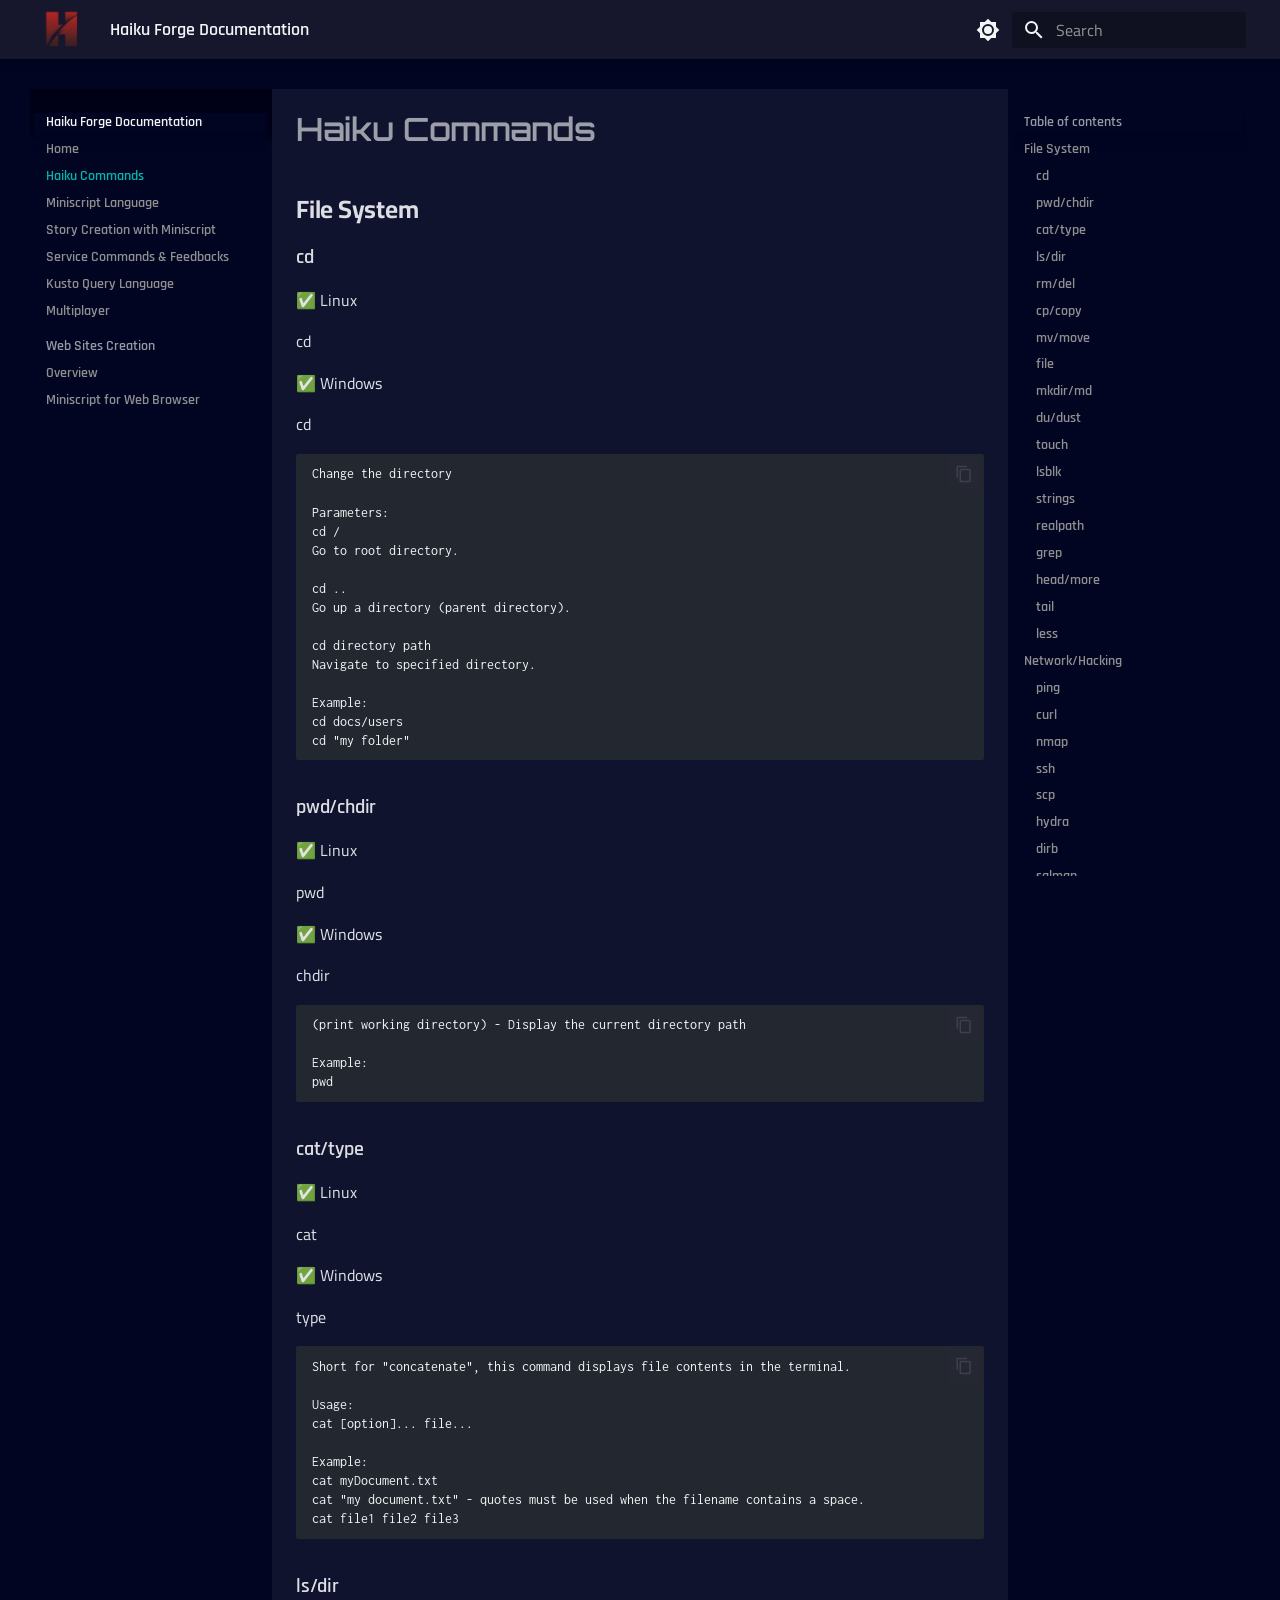
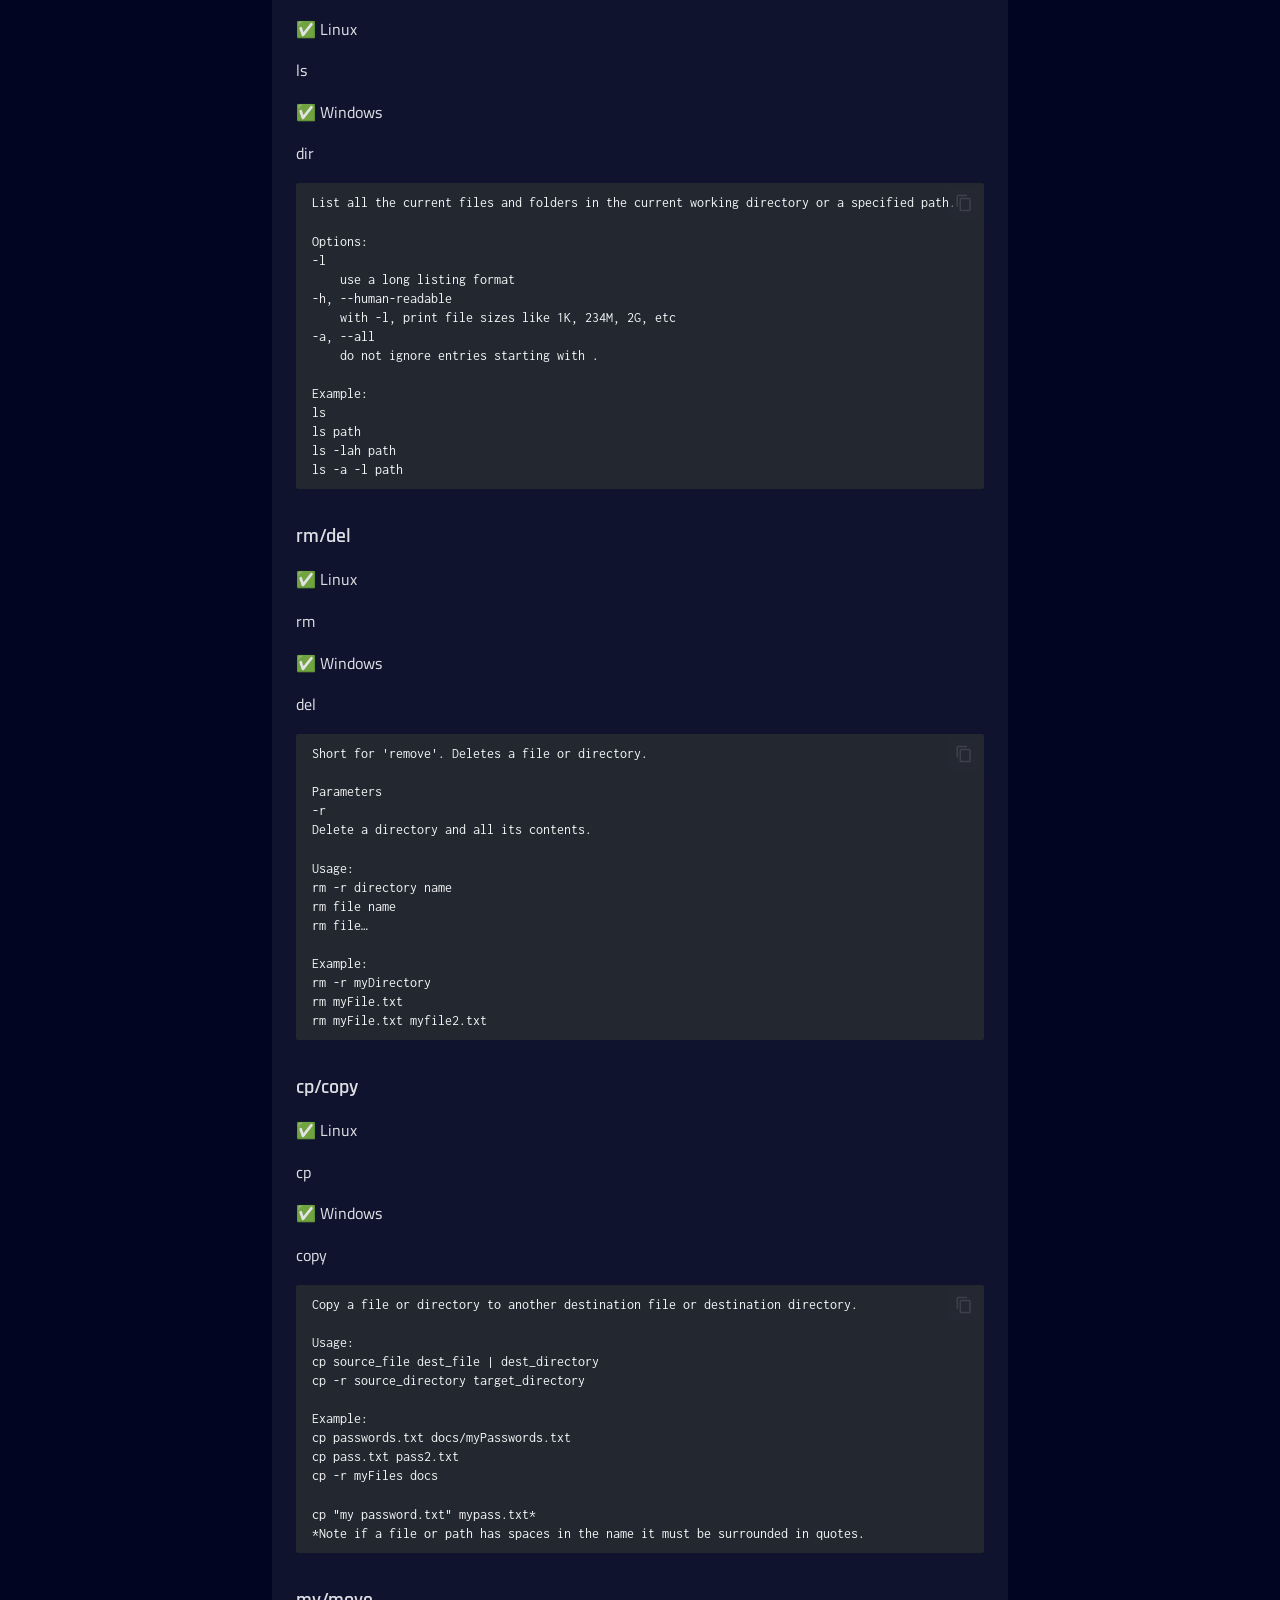
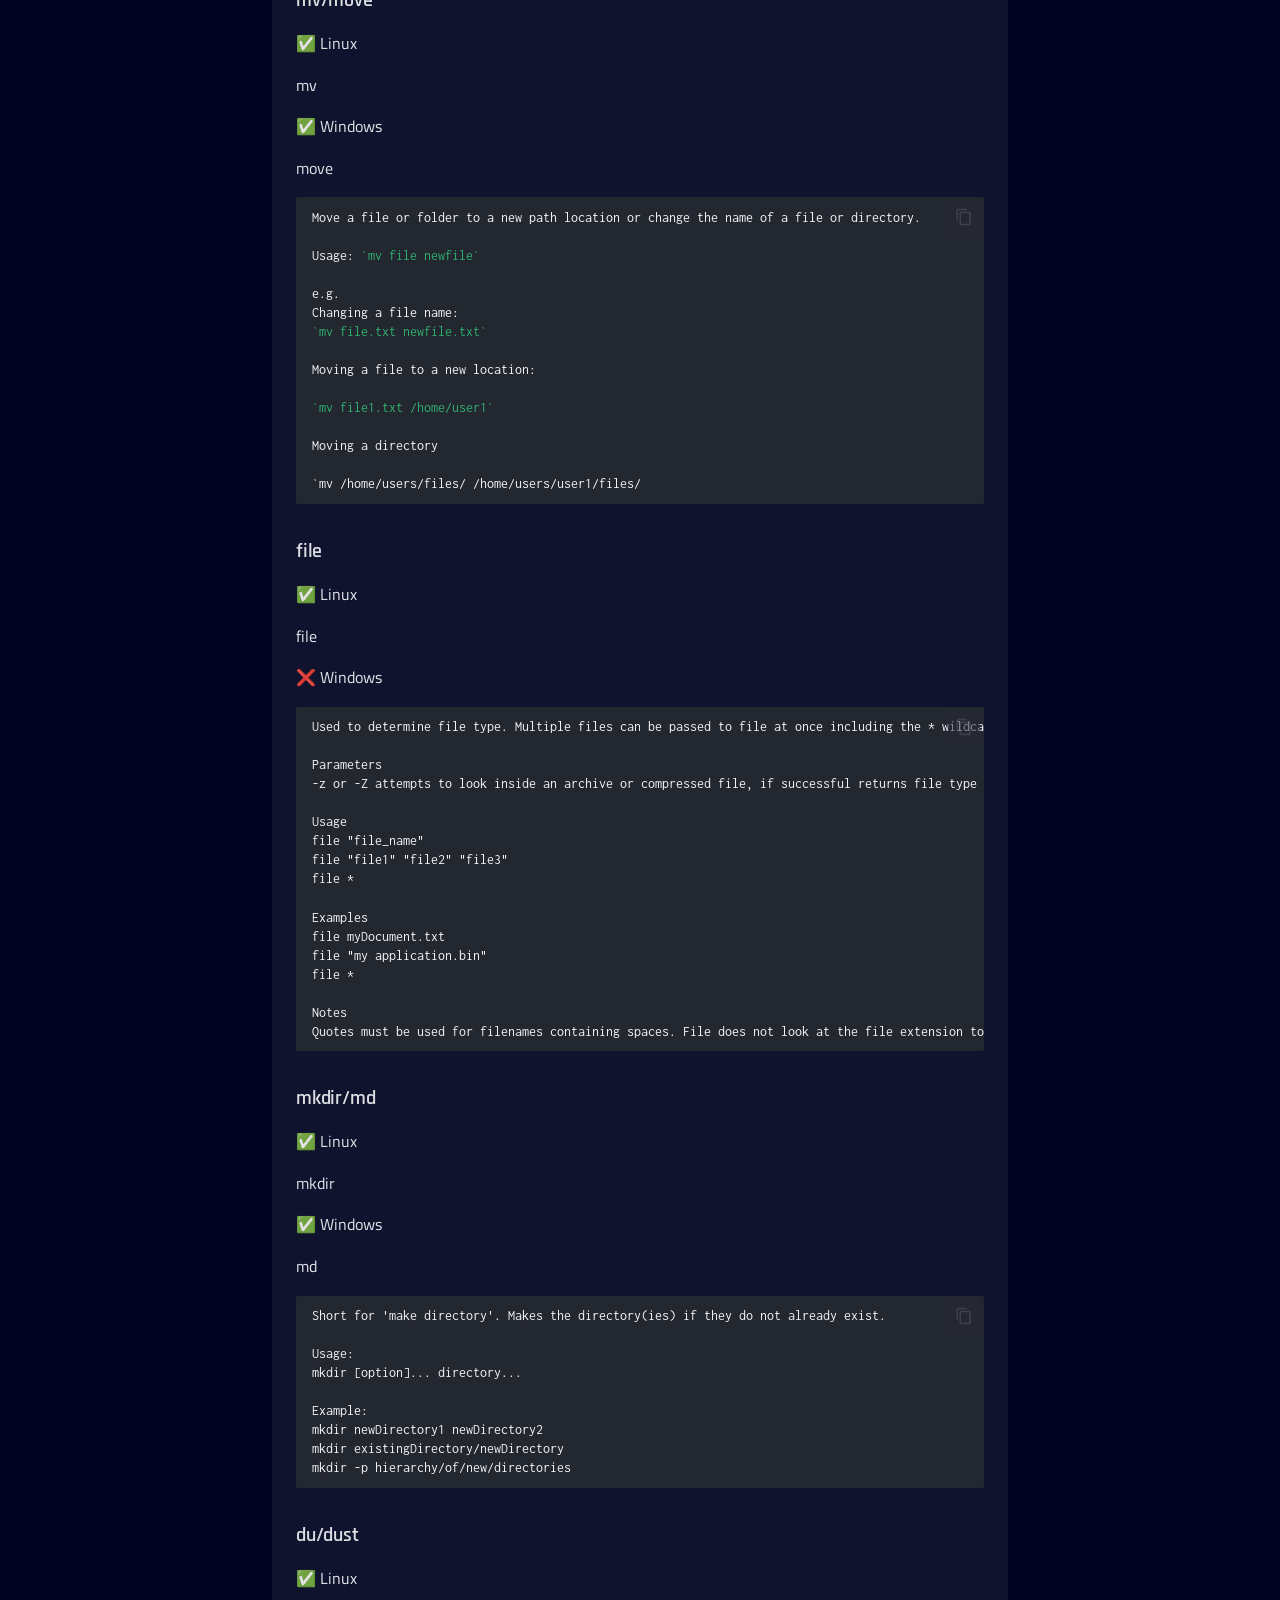
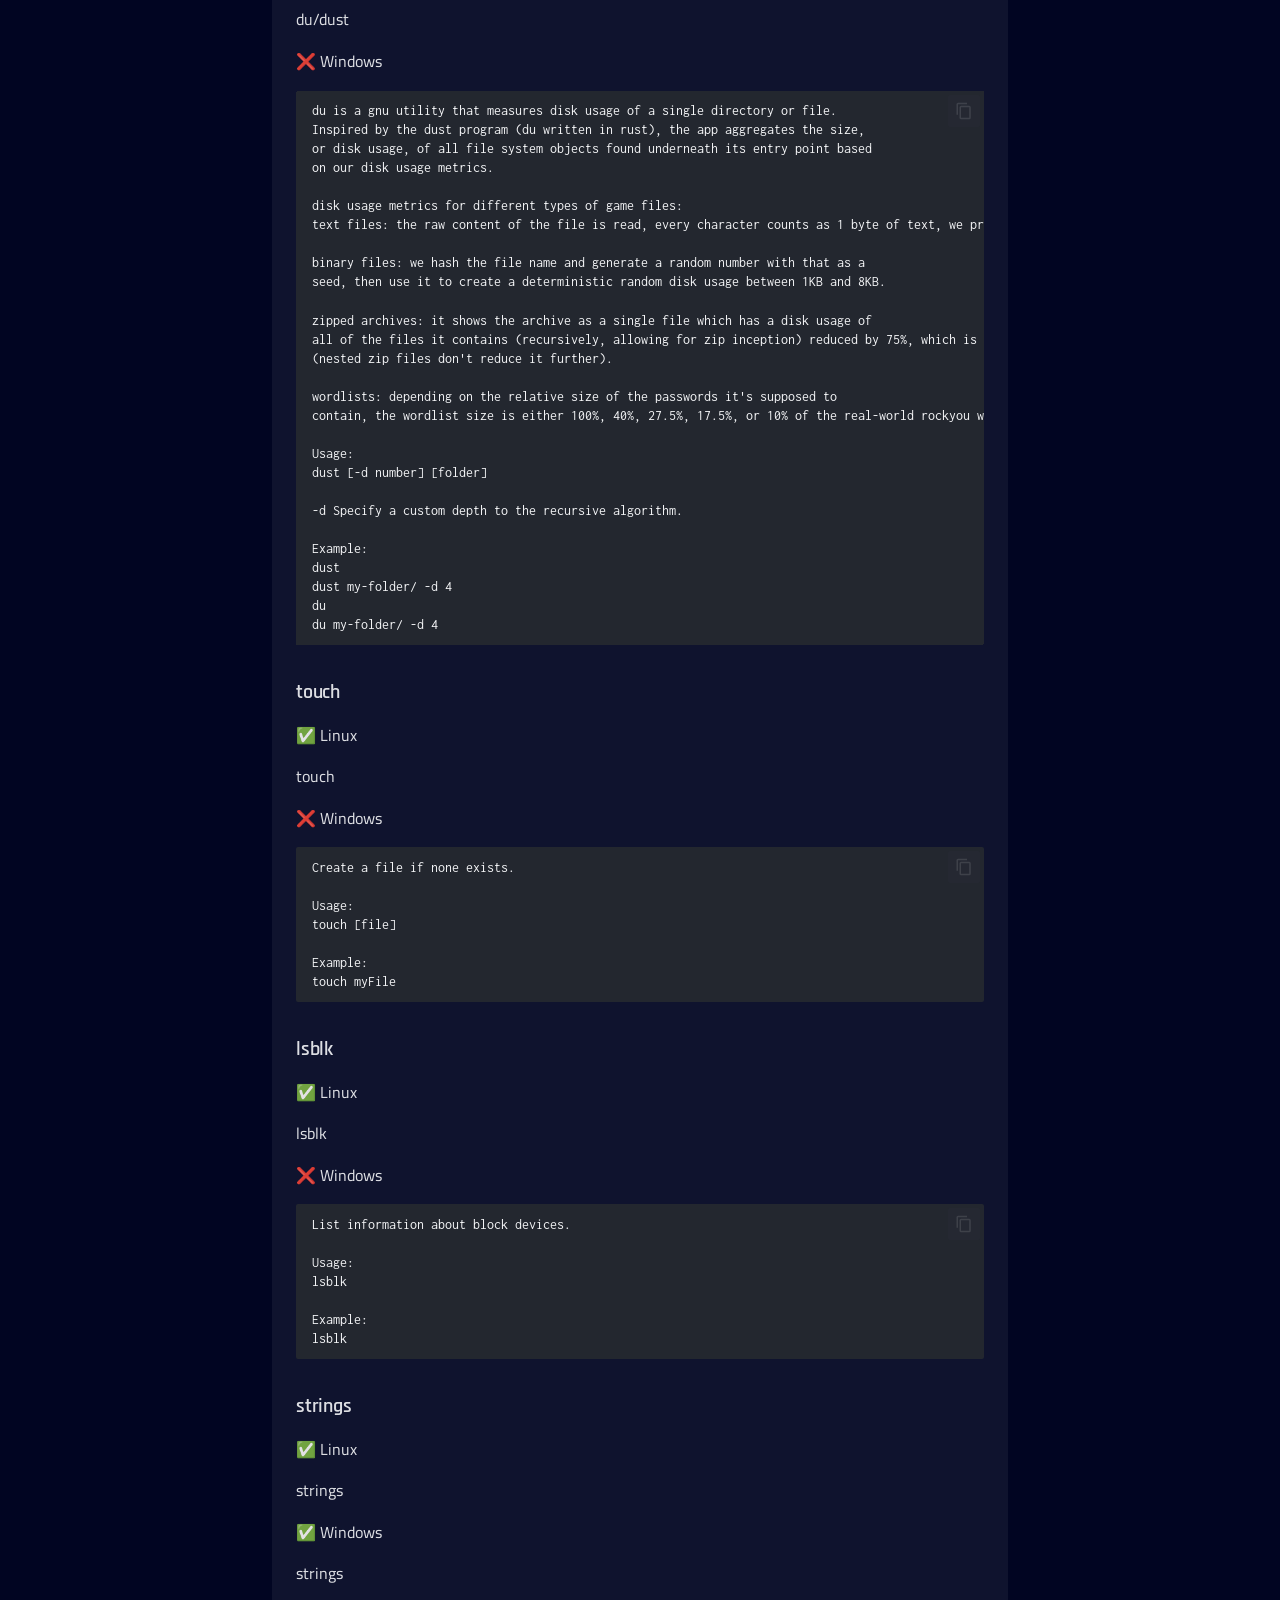
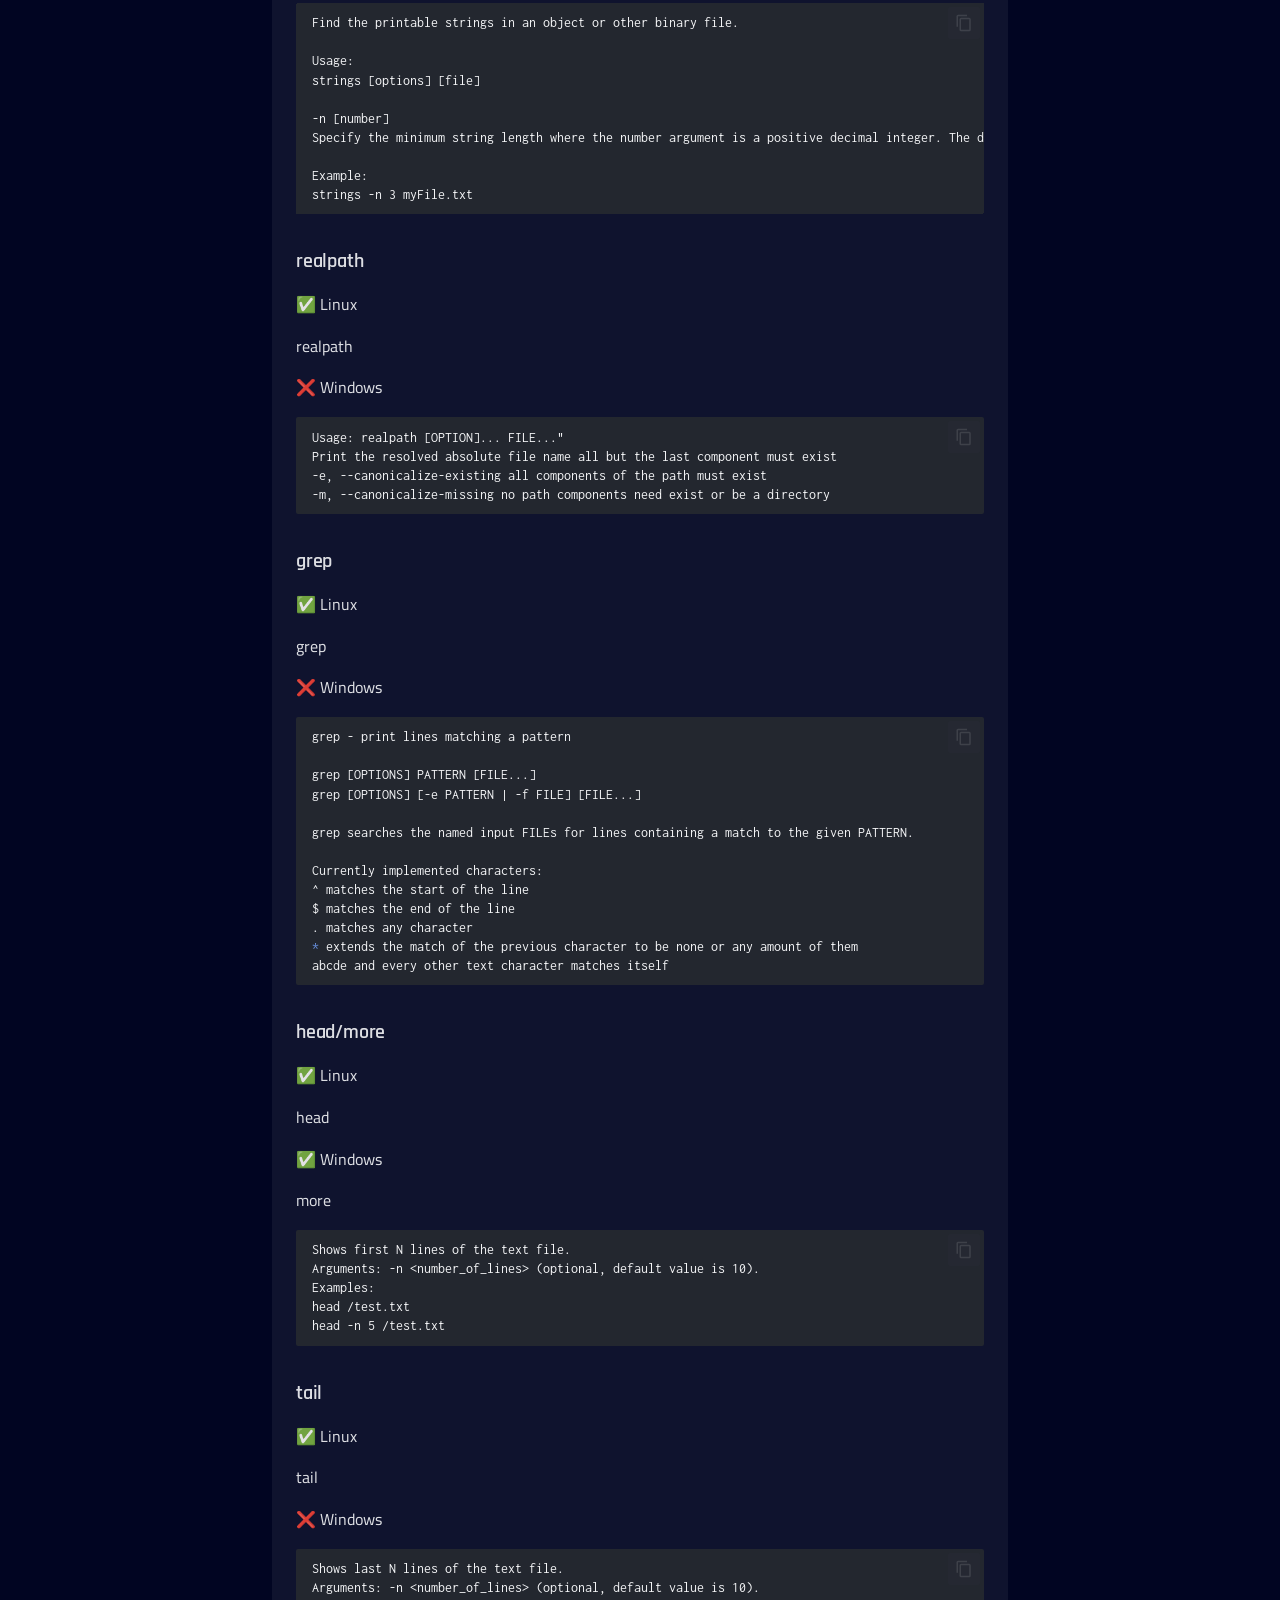
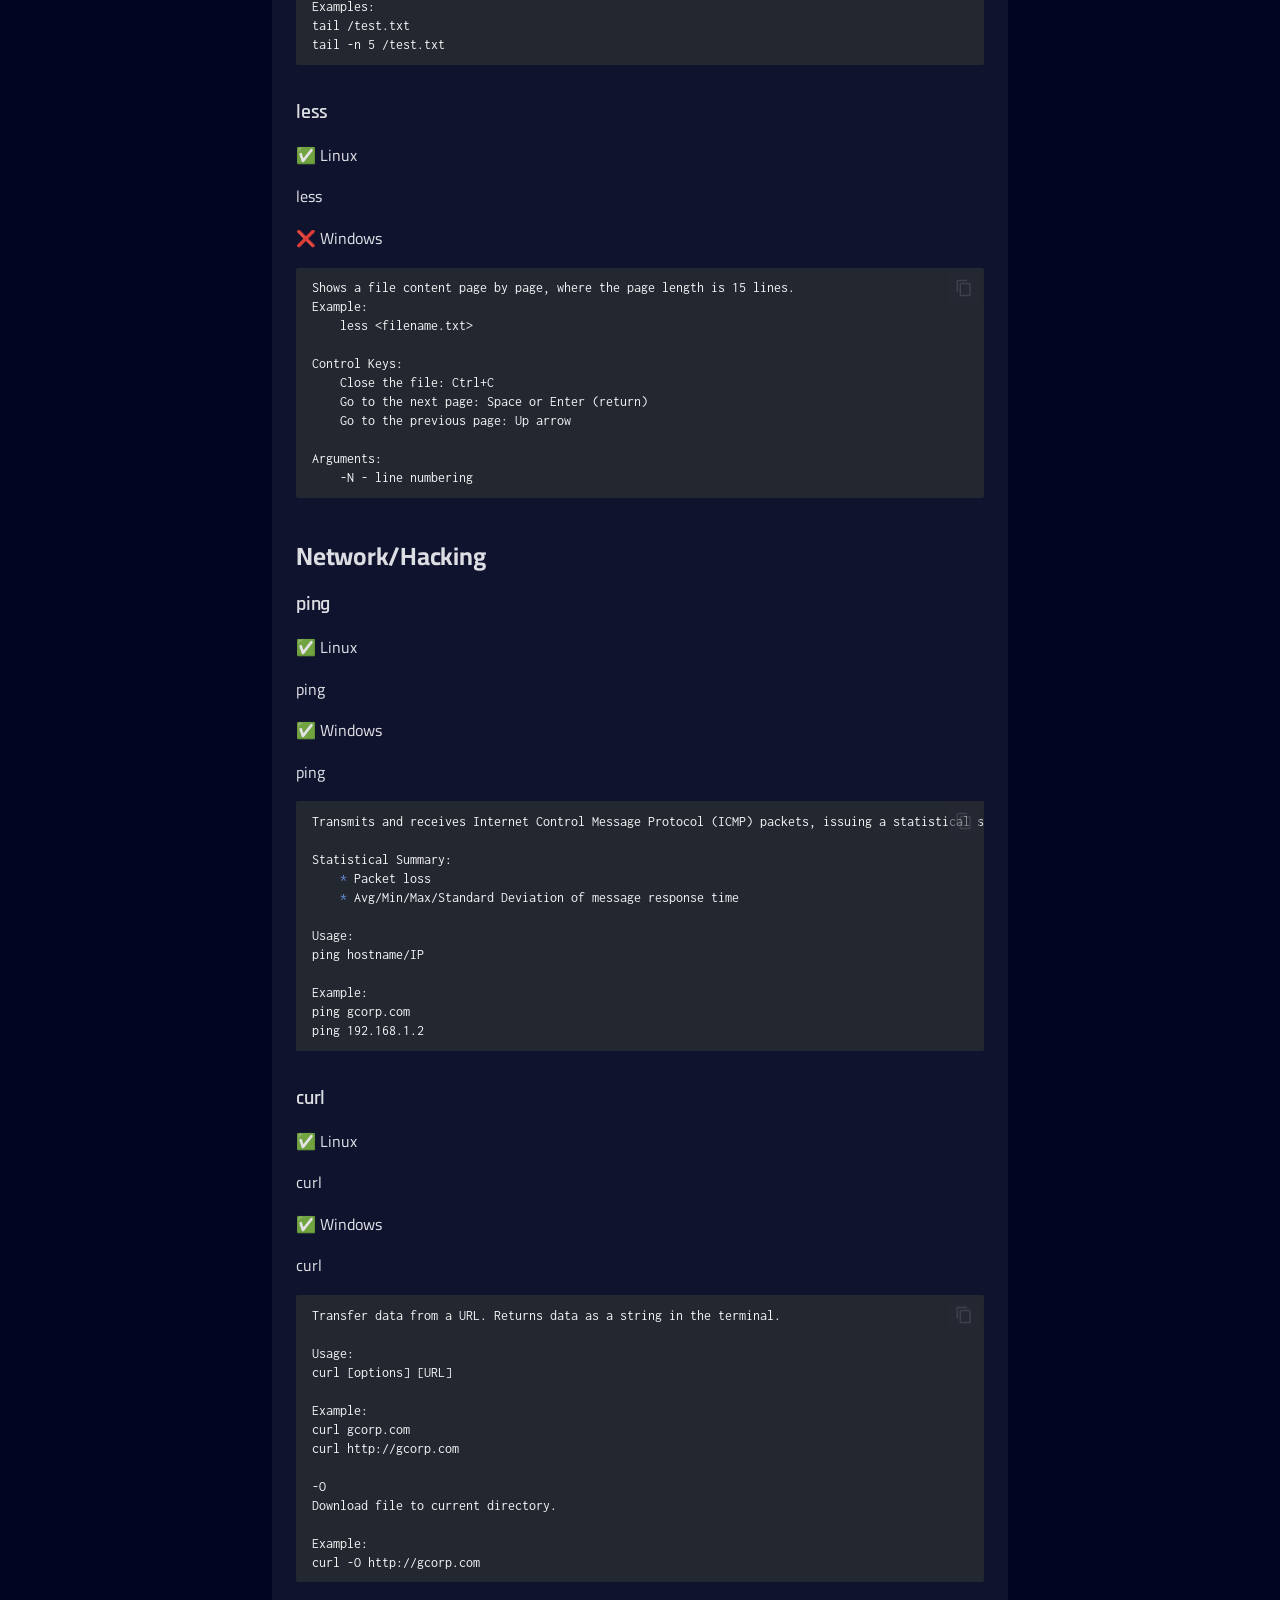
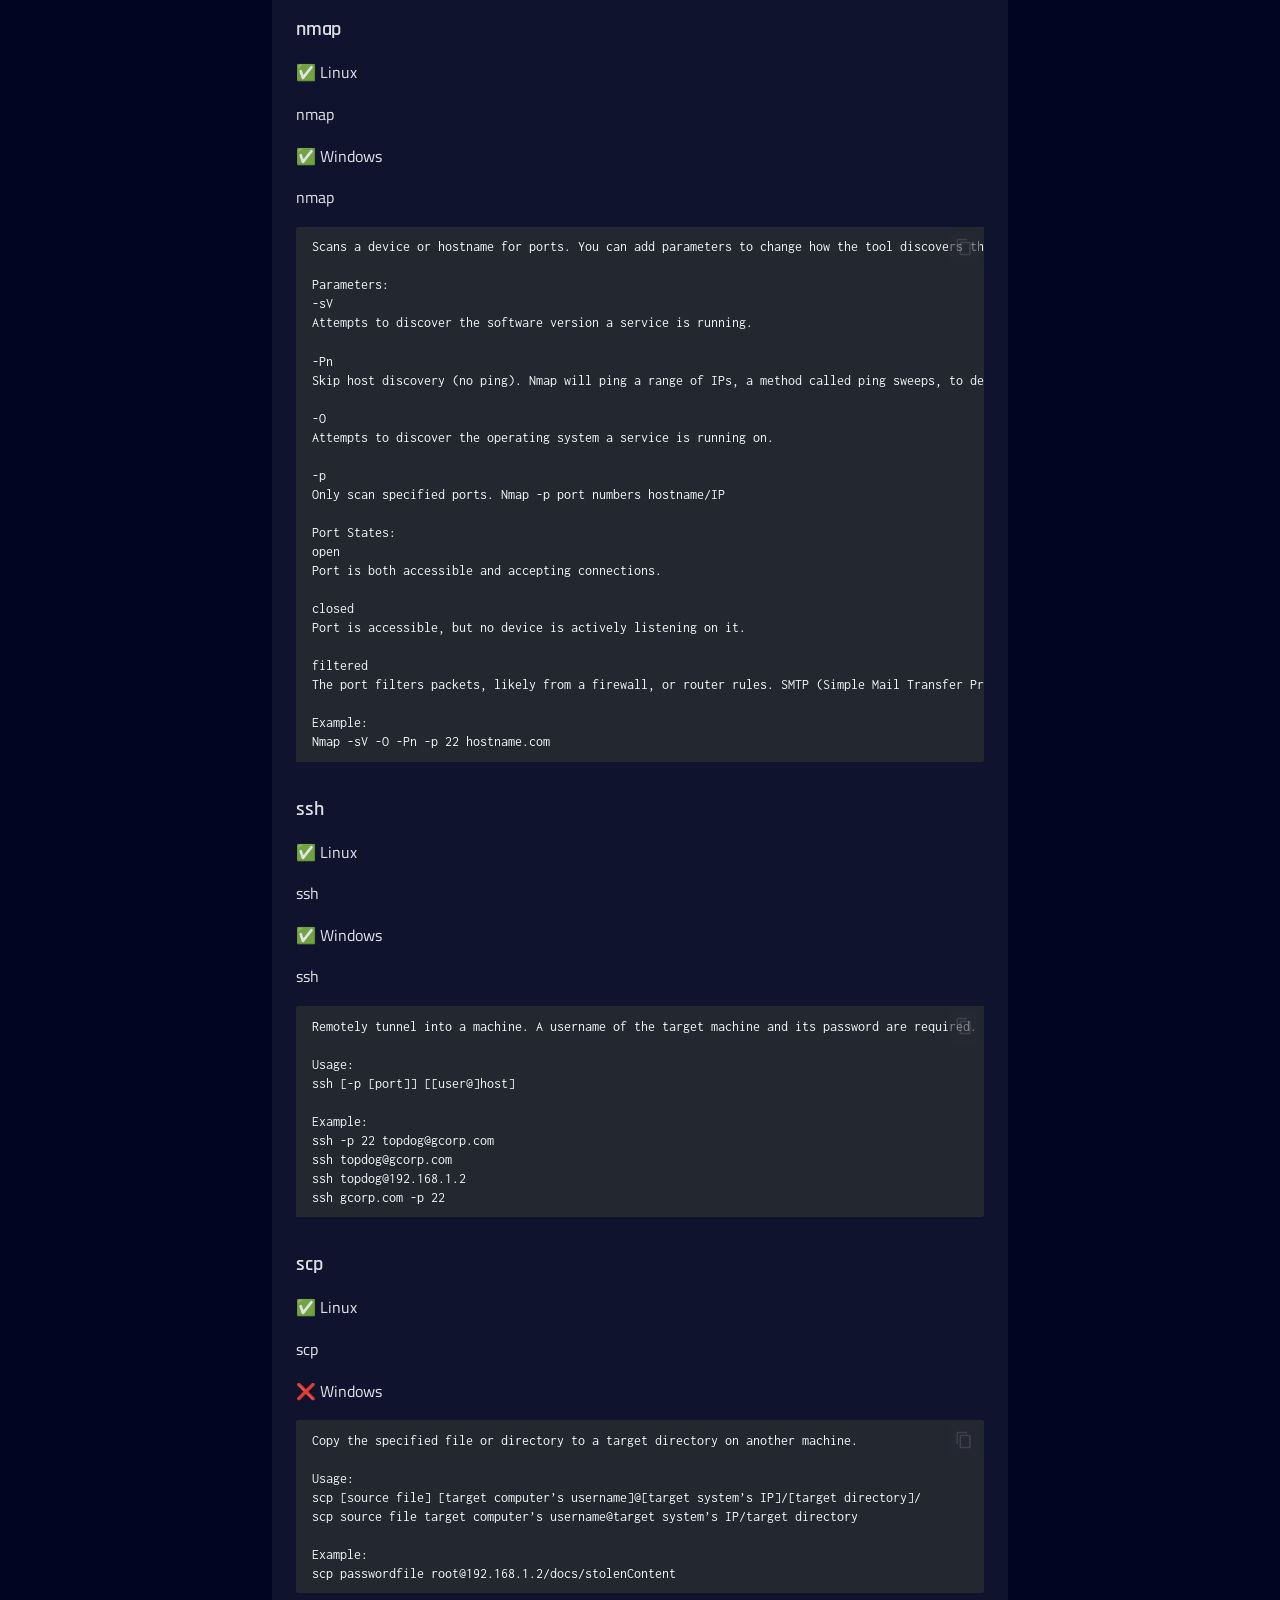
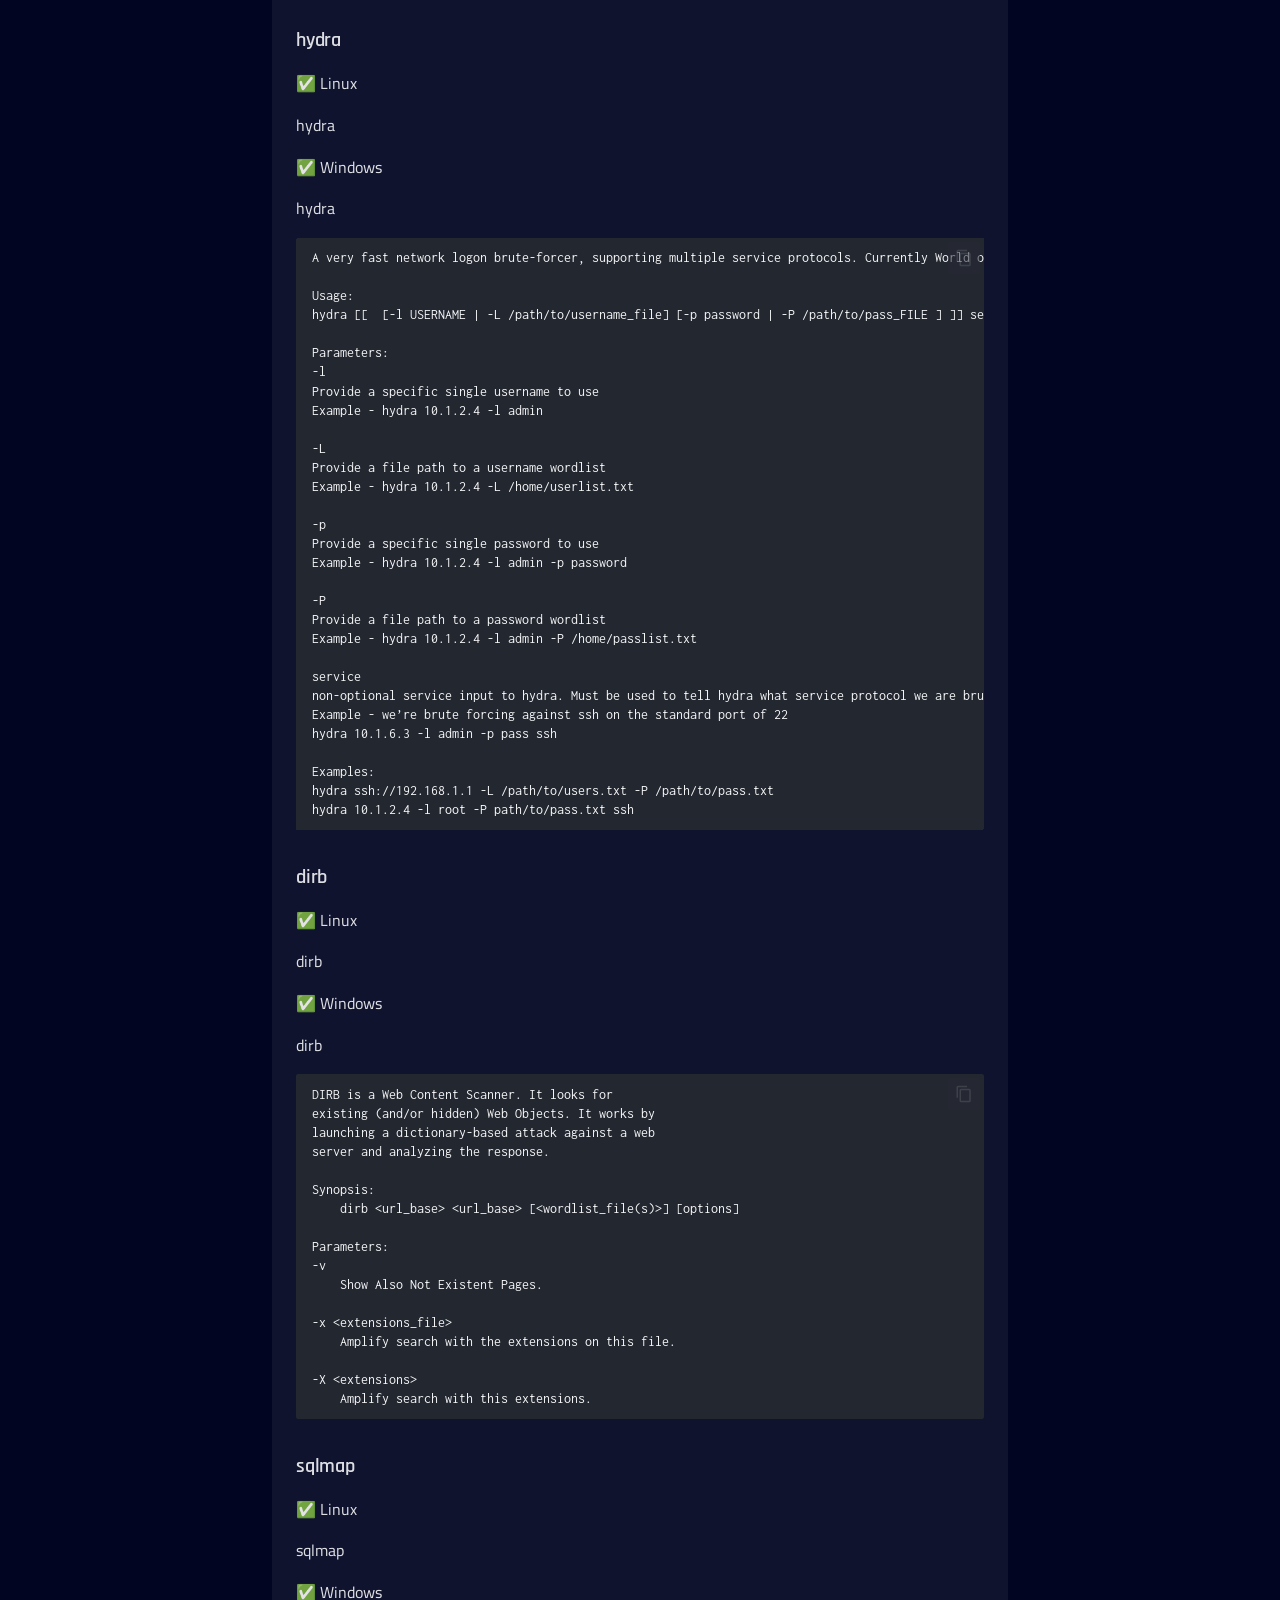
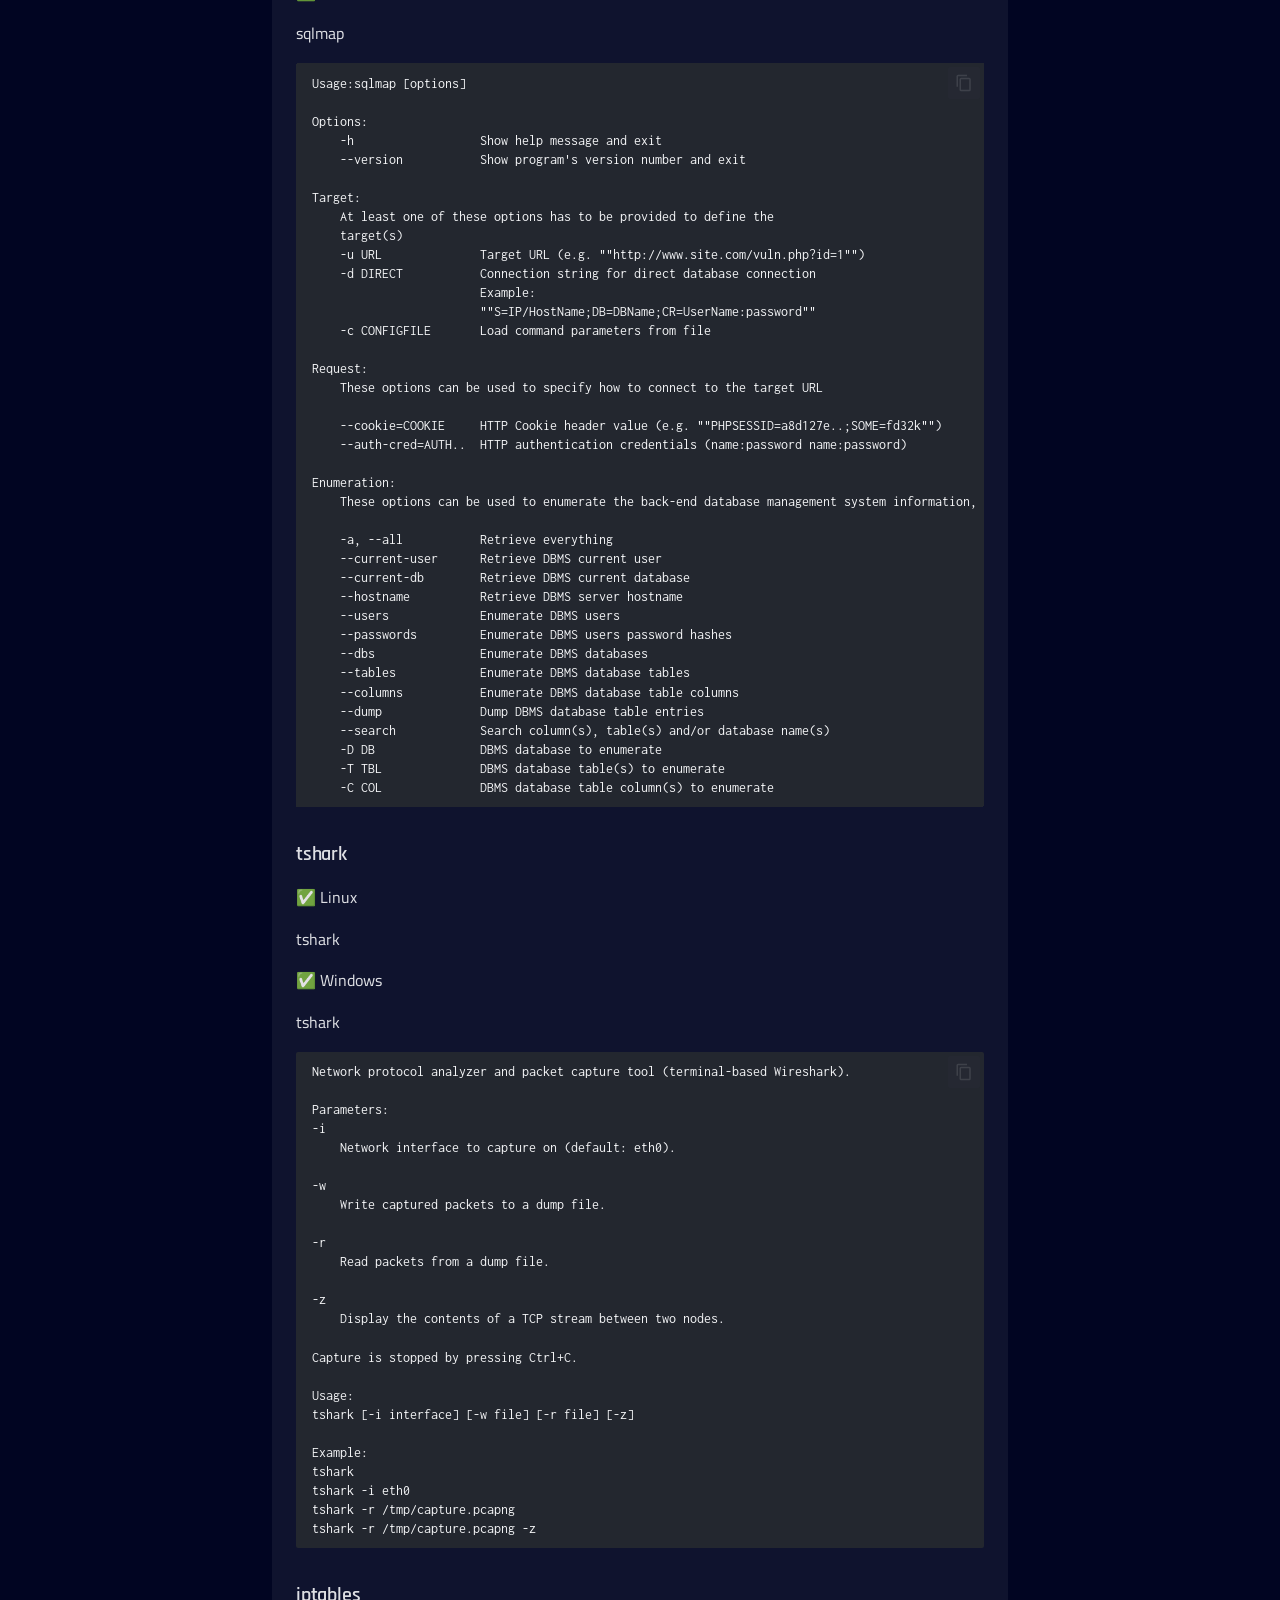
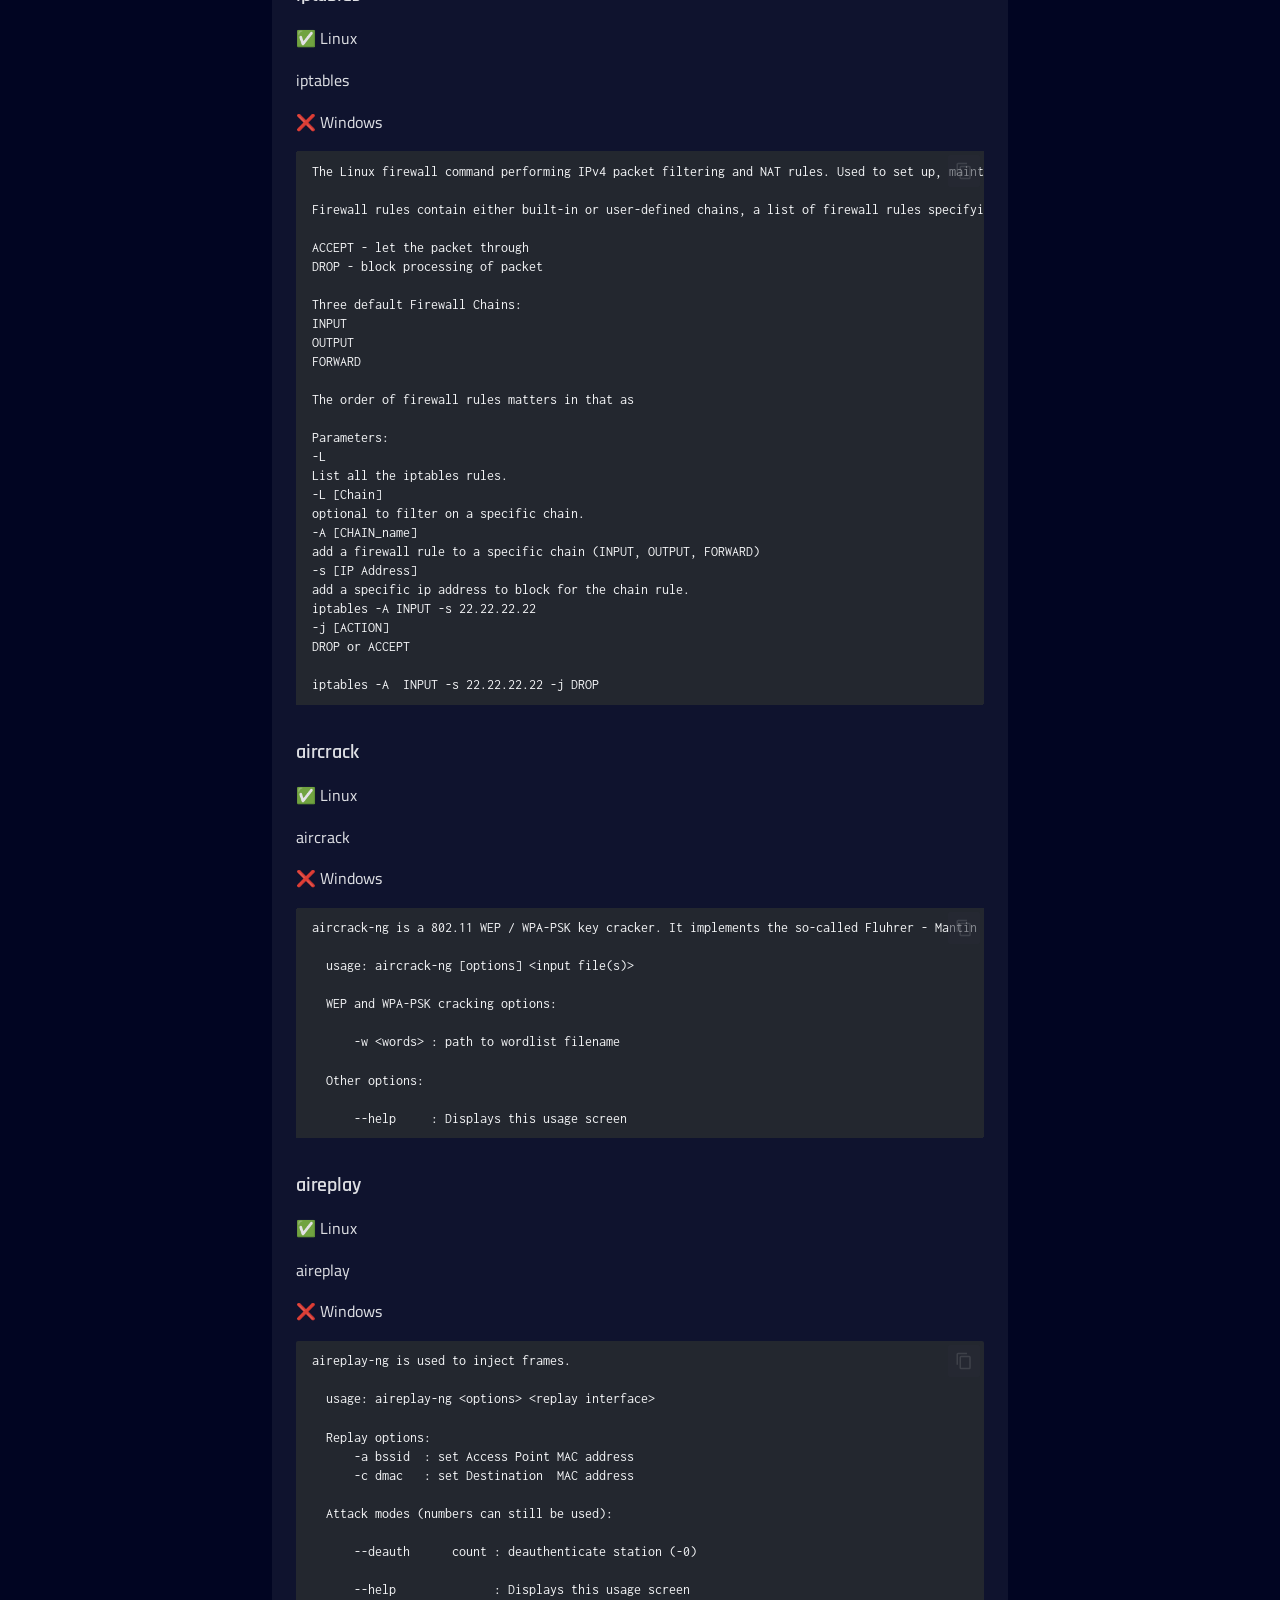
==== commit 8010f75d: "Deployed cd4799e with MkDocs version: 1.6.1" ====
--- a/haiku-commands/index.html
+++ b/haiku-commands/index.html
@@ -14,7 +14,7 @@
         <link rel="prev" href="..">
       
       
-        <link rel="next" href="../kusto-query-language/">
+        <link rel="next" href="../miniscript-anvil-scripting-language/">
       
       
         
@@ -1110,14 +1110,14 @@
   
   
     <li class="md-nav__item">
-      <a href="../kusto-query-language/" class="md-nav__link">
+      <a href="../miniscript-anvil-scripting-language/" class="md-nav__link">
         
   
   
   <span class="md-ellipsis">
     
   
-    Kusto Query Language
+    Miniscript Language
   
 
     
@@ -1137,14 +1137,14 @@
   
   
     <li class="md-nav__item">
-      <a href="../multiplayer/" class="md-nav__link">
+      <a href="../story-creation-with-miniscript/" class="md-nav__link">
         
   
   
   <span class="md-ellipsis">
     
   
-    Multiplayer
+    Story Creation with Miniscript
   
 
     
@@ -1164,14 +1164,14 @@
   
   
     <li class="md-nav__item">
-      <a href="../story-creation-with-miniscript/" class="md-nav__link">
+      <a href="../service-commands-and-feedbacks/" class="md-nav__link">
         
   
   
   <span class="md-ellipsis">
     
   
-    Story Creation with Miniscript
+    Service Commands & Feedbacks
   
 
     
@@ -1191,14 +1191,14 @@
   
   
     <li class="md-nav__item">
-      <a href="../service-commands-and-feedbacks/" class="md-nav__link">
+      <a href="../kusto-query-language/" class="md-nav__link">
         
   
   
   <span class="md-ellipsis">
     
   
-    Service Commands & Feedbacks
+    Kusto Query Language
   
 
     
@@ -1217,6 +1217,33 @@
   
   
   
+    <li class="md-nav__item">
+      <a href="../multiplayer/" class="md-nav__link">
+        
+  
+  
+  <span class="md-ellipsis">
+    
+  
+    Multiplayer
+  
+
+    
+  </span>
+  
+  
+
+      </a>
+    </li>
+  
+
+    
+      
+      
+  
+  
+  
+  
     
     
     
@@ -1233,10 +1260,10 @@
         
           
         
-        <input class="md-nav__toggle md-toggle md-toggle--indeterminate" type="checkbox" id="__nav_7" >
+        <input class="md-nav__toggle md-toggle md-toggle--indeterminate" type="checkbox" id="__nav_8" >
         
           
-          <label class="md-nav__link" for="__nav_7" id="__nav_7_label" tabindex="">
+          <label class="md-nav__link" for="__nav_8" id="__nav_8_label" tabindex="">
             
   
   
@@ -1254,8 +1281,8 @@
             <span class="md-nav__icon md-icon"></span>
           </label>
         
-        <nav class="md-nav" data-md-level="1" aria-labelledby="__nav_7_label" aria-expanded="false">
-          <label class="md-nav__title" for="__nav_7">
+        <nav class="md-nav" data-md-level="1" aria-labelledby="__nav_8_label" aria-expanded="false">
+          <label class="md-nav__title" for="__nav_8">
             <span class="md-nav__icon md-icon"></span>
             
   
